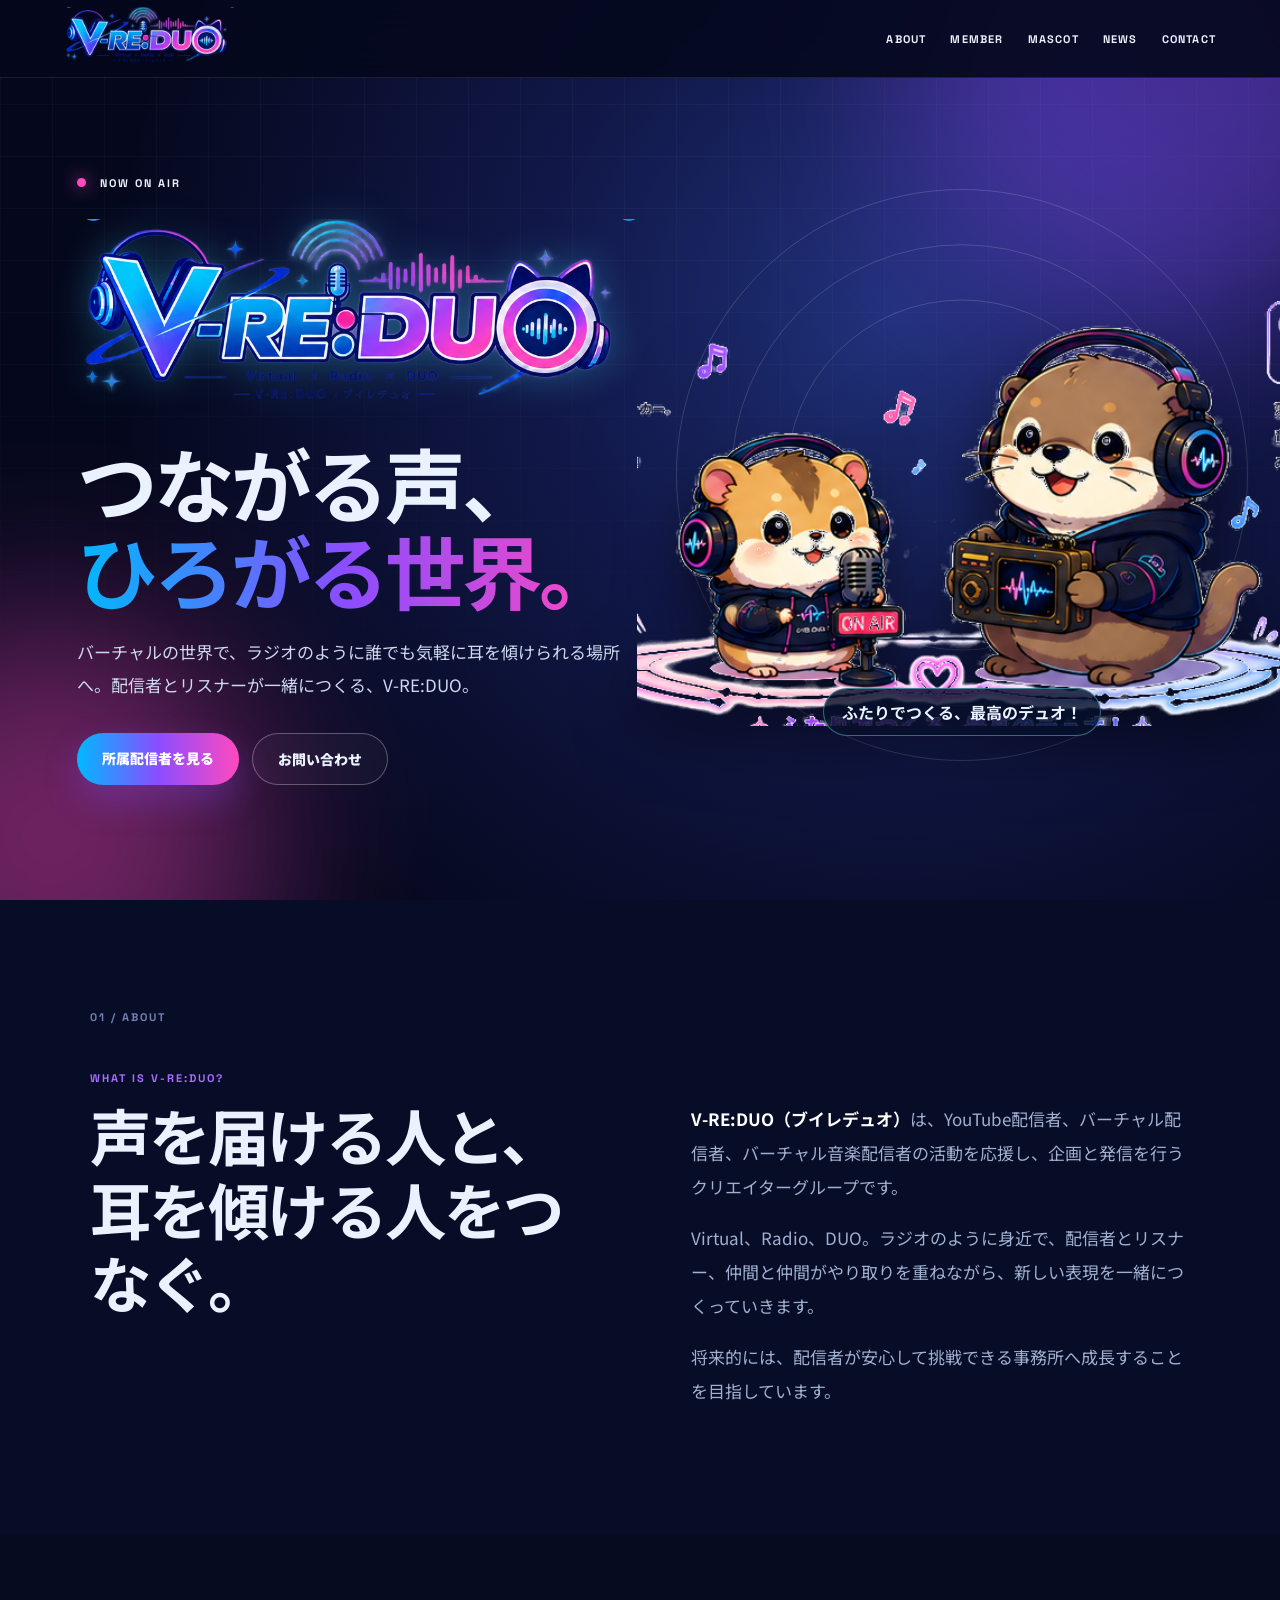
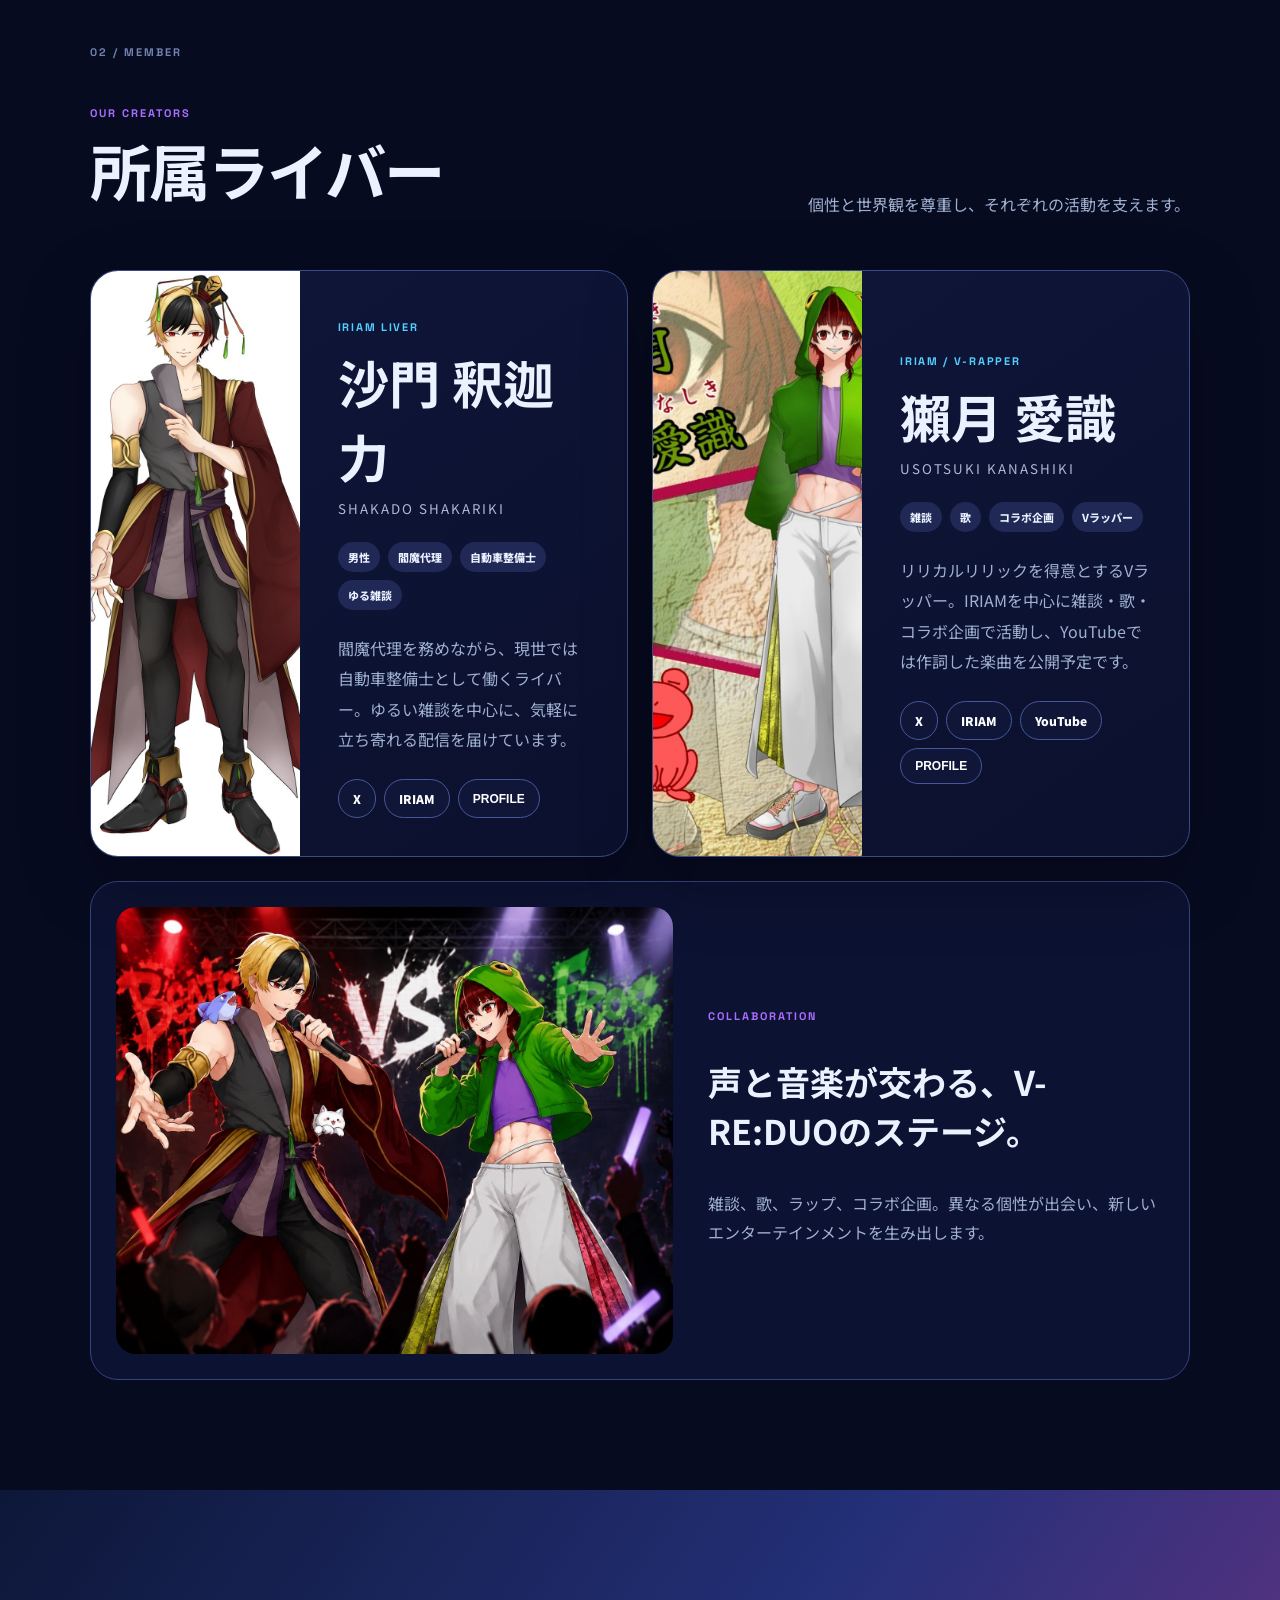
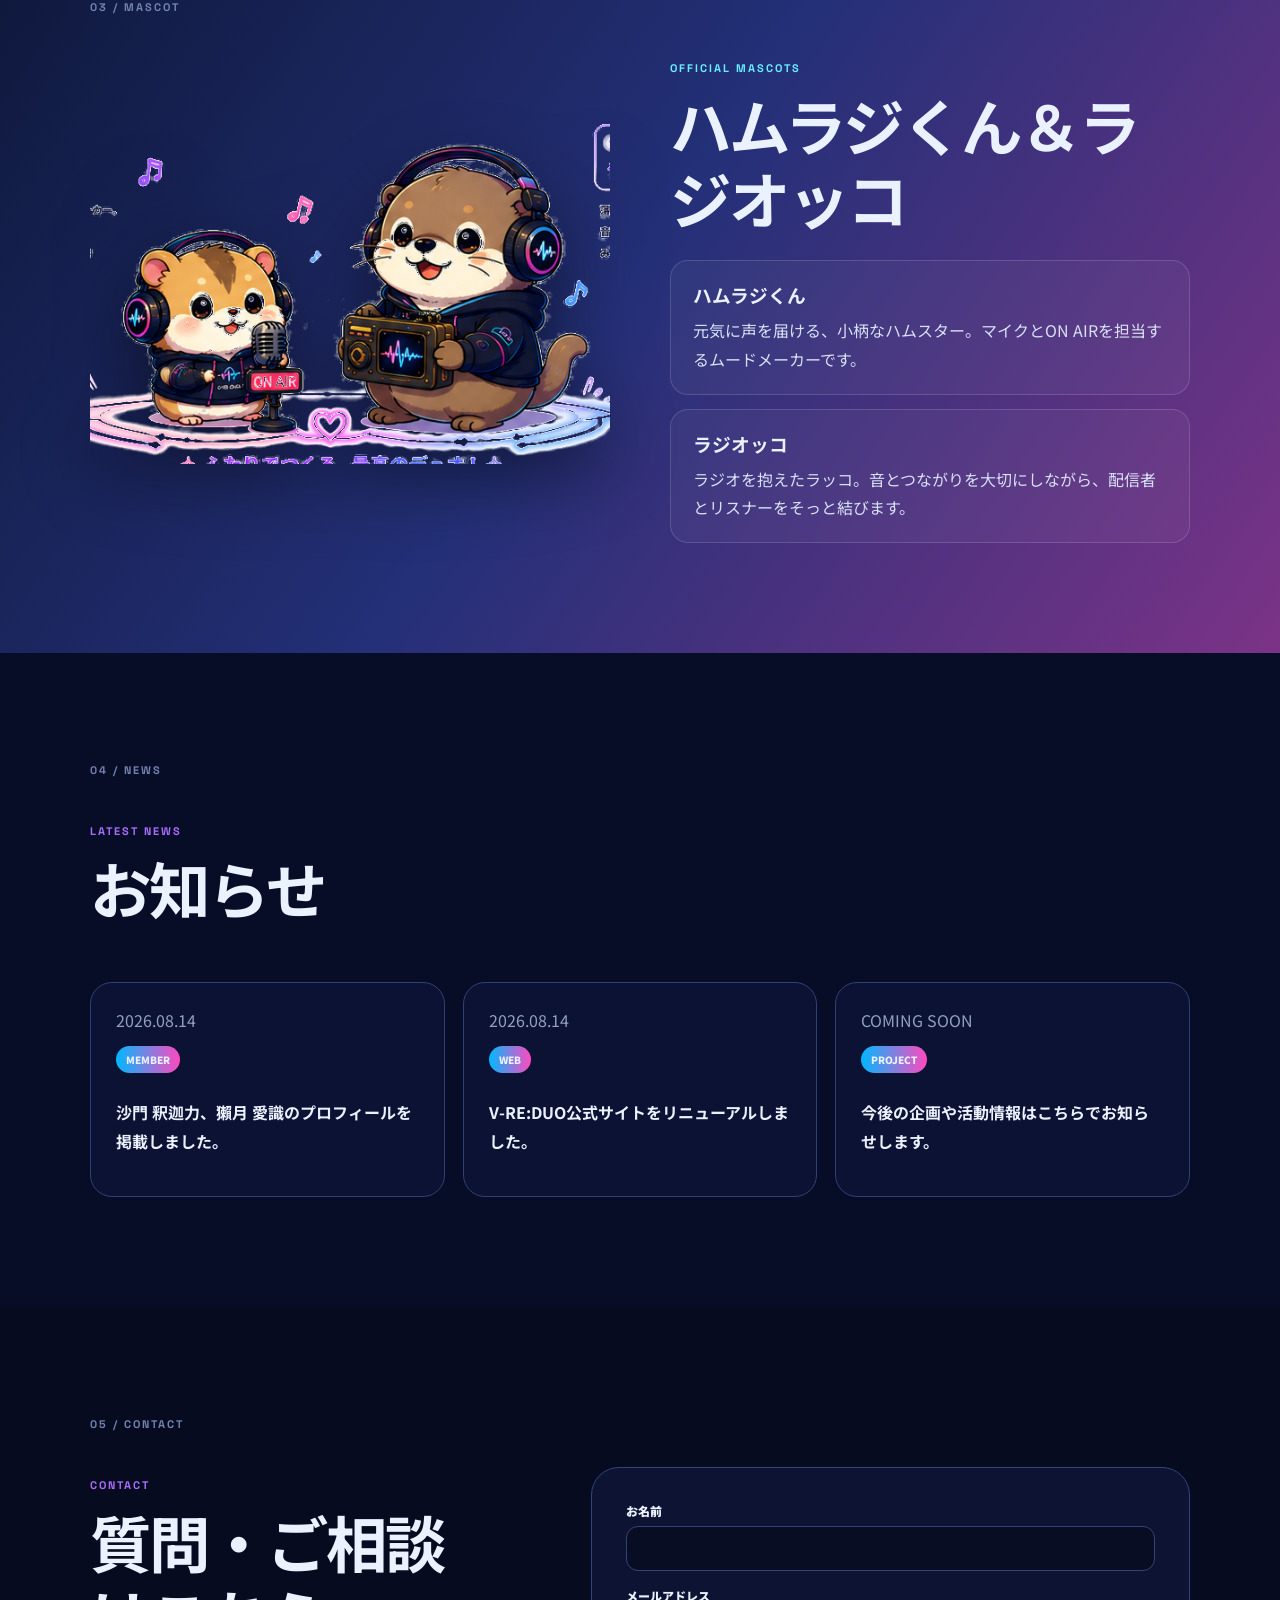
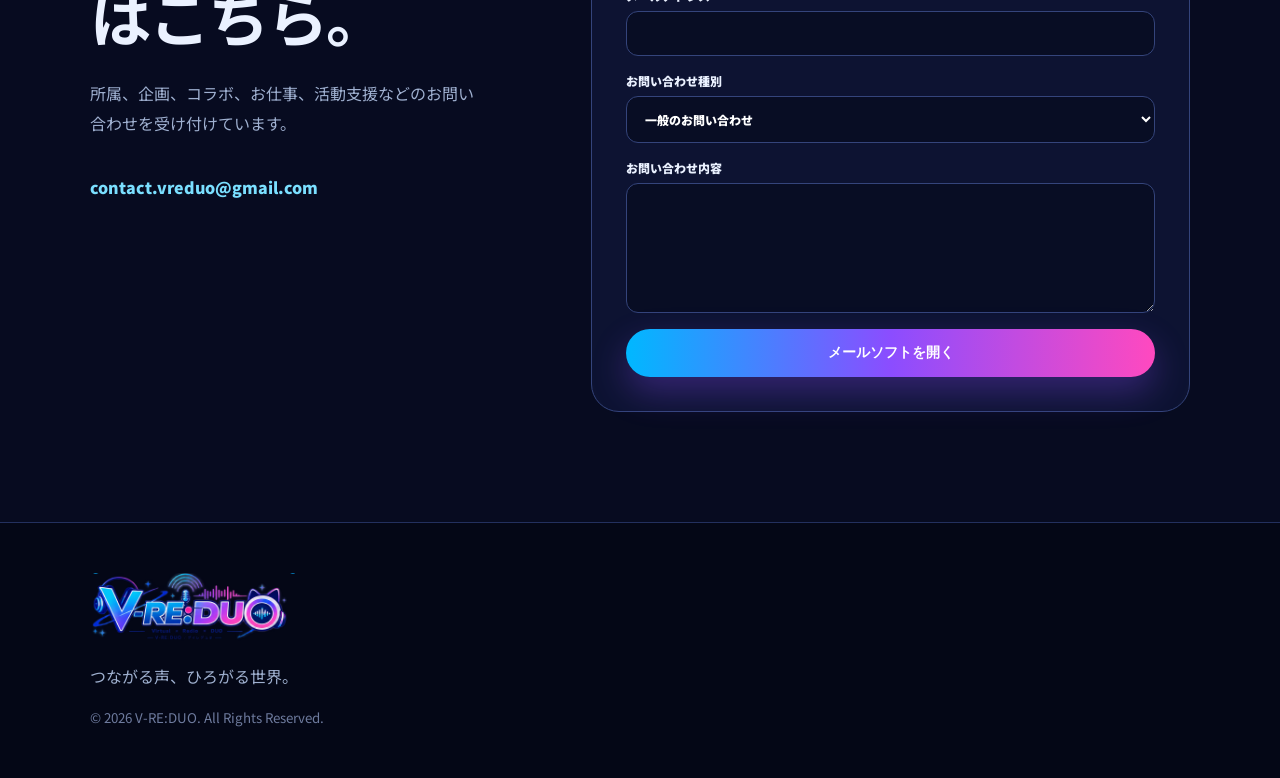
==== index.html @ cbde9119 "Add files via upload" ====
<!doctype html>
<html lang="ja">
<head>
<meta charset="utf-8"><meta name="viewport" content="width=device-width,initial-scale=1,viewport-fit=cover">
<meta name="theme-color" content="#05081d">
<meta name="description" content="V-RE:DUO（ブイレデュオ）公式サイト。配信者とリスナーをつなぐバーチャルエンターテインメントグループ。">
<title>V-RE:DUO｜つながる声、ひろがる世界。</title><link rel="stylesheet" href="style.css">
</head>
<body>
<header class="header"><a href="#top"><img src="logo-vreduo.png" alt="V-RE:DUO"></a><button id="menu">MENU</button>
<nav id="nav"><a href="#about">ABOUT</a><a href="#members">MEMBER</a><a href="#mascot">MASCOT</a><a href="#news">NEWS</a><a href="#contact">CONTACT</a></nav></header>

<main id="top">
<section class="hero">
<div class="grid"></div><div class="glow g1"></div><div class="glow g2"></div>
<div class="hero-copy reveal"><p class="onair"><i></i> NOW ON AIR</p><img class="main-logo" src="logo-vreduo.png" alt="V-RE:DUO">
<h1>つながる声、<br><em>ひろがる世界。</em></h1>
<p>バーチャルの世界で、ラジオのように誰でも気軽に耳を傾けられる場所へ。配信者とリスナーが一緒につくる、V-RE:DUO。</p>
<div class="buttons"><a class="btn primary" href="#members">所属配信者を見る</a><a class="btn ghost" href="#contact">お問い合わせ</a></div></div>
<div class="hero-art reveal"><div class="rings"><i></i><i></i><i></i></div><img src="mascot-duo.png" alt="ハムラジくんとラジオッコ">
<div class="bars"><b></b><b></b><b></b><b></b><b></b><b></b><b></b></div><strong>ふたりでつくる、最高のデュオ！</strong></div>
</section>

<section id="about" class="section about"><p class="no">01 / ABOUT</p><div class="cols"><div class="reveal"><p class="eyebrow">WHAT IS V-RE:DUO?</p><h2>声を届ける人と、<br>耳を傾ける人をつなぐ。</h2></div>
<div class="copy reveal"><p><b>V-RE:DUO（ブイレデュオ）</b>は、YouTube配信者、バーチャル配信者、バーチャル音楽配信者の活動を応援し、企画と発信を行うクリエイターグループです。</p>
<p>Virtual、Radio、DUO。ラジオのように身近で、配信者とリスナー、仲間と仲間がやり取りを重ねながら、新しい表現を一緒につくっていきます。</p>
<p>将来的には、配信者が安心して挑戦できる事務所へ成長することを目指しています。</p></div></div></section>

<section id="members" class="section members"><p class="no">02 / MEMBER</p><div class="head reveal"><div><p class="eyebrow">OUR CREATORS</p><h2>所属ライバー</h2></div><p>個性と世界観を尊重し、それぞれの活動を支えます。</p></div>
<div class="member-grid">
<article class="card reveal"><div class="portrait"><img src="shakado-shakariki.jpg" alt="沙門 釈迦力"></div><div class="card-body"><p class="medium">IRIAM LIVER</p><h3>沙門 釈迦力</h3><small>SHAKADO SHAKARIKI</small>
<div class="tags"><span>男性</span><span>閻魔代理</span><span>自動車整備士</span><span>ゆる雑談</span></div>
<p>閻魔代理を務めながら、現世では自動車整備士として働くライバー。ゆるい雑談を中心に、気軽に立ち寄れる配信を届けています。</p>
<div class="links"><a href="https://x.com/syakariki_iriam?s=21&t=enc1lWXjnDQOuVr2cJdIOA" target="_blank">X</a><a href="https://web.iriam.app/s/user/MY4Gkzy27q?uuid=f175ac16" target="_blank">IRIAM</a><button data-profile="shakado">PROFILE</button></div></div></article>
<article class="card reveal"><div class="portrait"><img src="usotsuki-kanashiki.jpg" alt="獺月 愛識"></div><div class="card-body"><p class="medium">IRIAM / V-RAPPER</p><h3>獺月 愛識</h3><small>USOTSUKI KANASHIKI</small>
<div class="tags"><span>雑談</span><span>歌</span><span>コラボ企画</span><span>Vラッパー</span></div>
<p>リリカルリリックを得意とするVラッパー。IRIAMを中心に雑談・歌・コラボ企画で活動し、YouTubeでは作詞した楽曲を公開予定です。</p>
<div class="links"><a href="https://x.com/usotuki_kanasi?s=11&t=enc1lWXjnDQOuVr2cJdIOA" target="_blank">X</a><a href="https://web.iriam.app/s/user/LXD8dgn1Rc?uuid=2e6" target="_blank">IRIAM</a><a href="https://youtube.com/channel/UCddPxfroxlUOyolnXkn5Djw?si=zroZo-s5bh1uHVws" target="_blank">YouTube</a><button data-profile="usotsuki">PROFILE</button></div></div></article>
</div>
<div class="duo reveal"><img src="duo-stage.jpg" alt="コラボイメージ"><div><p class="eyebrow">COLLABORATION</p><h3>声と音楽が交わる、V-RE:DUOのステージ。</h3><p>雑談、歌、ラップ、コラボ企画。異なる個性が出会い、新しいエンターテインメントを生み出します。</p></div></div>
</section>

<section id="mascot" class="section mascot"><p class="no light">03 / MASCOT</p><div class="mascot-grid"><div class="reveal"><img src="mascot-duo.png" alt=""></div><div class="reveal"><p class="eyebrow cyan">OFFICIAL MASCOTS</p><h2>ハムラジくん＆ラジオッコ</h2>
<article><h3>ハムラジくん</h3><p>元気に声を届ける、小柄なハムスター。マイクとON AIRを担当するムードメーカーです。</p></article>
<article><h3>ラジオッコ</h3><p>ラジオを抱えたラッコ。音とつながりを大切にしながら、配信者とリスナーをそっと結びます。</p></article></div></div></section>

<section id="news" class="section news"><p class="no">04 / NEWS</p><div class="head reveal"><div><p class="eyebrow">LATEST NEWS</p><h2>お知らせ</h2></div></div>
<div class="news-grid"><article class="reveal"><time>2026.08.14</time><span>MEMBER</span><h3>沙門 釈迦力、獺月 愛識のプロフィールを掲載しました。</h3></article>
<article class="reveal"><time>2026.08.14</time><span>WEB</span><h3>V-RE:DUO公式サイトをリニューアルしました。</h3></article>
<article class="reveal"><time>COMING SOON</time><span>PROJECT</span><h3>今後の企画や活動情報はこちらでお知らせします。</h3></article></div></section>

<section id="contact" class="section contact"><p class="no">05 / CONTACT</p><div class="contact-grid"><div class="reveal"><p class="eyebrow">CONTACT</p><h2>質問・ご相談はこちら。</h2><p>所属、企画、コラボ、お仕事、活動支援などのお問い合わせを受け付けています。</p><a class="mail" href="mailto:contact.vreduo@gmail.com">contact.vreduo@gmail.com</a></div>
<form id="contactForm" class="form reveal"><label>お名前<input id="name" required></label><label>メールアドレス<input id="email" type="email" required></label><label>お問い合わせ種別<select id="subject"><option>一般のお問い合わせ</option><option>所属・活動について</option><option>企画・コラボについて</option><option>お仕事・案件について</option></select></label><label>お問い合わせ内容<textarea id="message" rows="6" required></textarea></label><button class="btn primary">メールソフトを開く</button></form></div></section>
</main>

<div class="modal" id="modal" aria-hidden="true"><div class="backdrop" data-close></div><div class="modal-card"><button data-close>×</button><img id="mimg" alt=""><div><p id="mmedium" class="medium"></p><h2 id="mname"></h2><p id="mbody"></p><div id="mlinks" class="links"></div></div></div></div>

<footer><img src="logo-vreduo.png" alt="V-RE:DUO"><p>つながる声、ひろがる世界。</p><small>© 2026 V-RE:DUO. All Rights Reserved.</small></footer>
<script src="script.js"></script></body></html>
---- style.css ----
@import url('https://fonts.googleapis.com/css2?family=Noto+Sans+JP:wght@400;500;700;800;900&family=Space+Grotesk:wght@600;700&display=swap');
:root{--bg:#05081d;--panel:#0c1233;--blue:#00b8ff;--violet:#8b4dff;--pink:#ff49bf;--cyan:#67efff;--text:#eaf1ff;--muted:#9fb0d0;--line:#2d3e77}
*{box-sizing:border-box}html{scroll-behavior:smooth}body{margin:0;background:var(--bg);color:var(--text);font-family:'Noto Sans JP',sans-serif;overflow-x:hidden}a{text-decoration:none;color:inherit}.header{height:78px;padding:0 5vw;display:flex;align-items:center;justify-content:space-between;position:fixed;inset:0 0 auto;z-index:50;background:#05081de8;backdrop-filter:blur(18px);border-bottom:1px solid #ffffff18}.header img{height:58px}.header nav{display:flex;gap:24px}.header nav a{font:700 11px 'Space Grotesk';letter-spacing:1.2px}.header button{display:none;border:1px solid #ffffff40;background:#ffffff08;color:#fff;border-radius:999px;padding:10px 16px;font-weight:800}.hero{min-height:100svh;position:relative;overflow:hidden;display:grid;grid-template-columns:1fr 1.05fr;align-items:center;padding:120px 6vw 70px;background:radial-gradient(circle at 70% 35%,#20317a 0,#111848 34%,#05081d 73%)}.grid{position:absolute;inset:0;background-image:linear-gradient(#ffffff09 1px,transparent 1px),linear-gradient(90deg,#ffffff09 1px,transparent 1px);background-size:52px 52px;mask-image:linear-gradient(to bottom,#000,transparent 92%)}.glow{position:absolute;border-radius:50%;filter:blur(90px);opacity:.42;animation:drift 10s ease-in-out infinite alternate}.g1{width:42vw;height:42vw;background:var(--violet);right:-12vw;top:-16vw}.g2{width:34vw;height:34vw;background:var(--pink);left:-13vw;bottom:-12vw;animation-delay:-3s}.hero-copy{position:relative;z-index:3}.onair{font:700 11px 'Space Grotesk';letter-spacing:2px}.onair i{display:inline-block;width:9px;height:9px;border-radius:50%;background:var(--pink);box-shadow:0 0 18px var(--pink);margin-right:9px;animation:pulse 1.2s infinite}.main-logo{width:min(560px,78vw);max-height:190px;object-fit:contain;margin:18px 0 8px;filter:drop-shadow(0 0 18px #3fd6ff52)}.hero h1{font-size:clamp(48px,6.3vw,90px);line-height:1.08;letter-spacing:-4px;margin:16px 0 24px}.hero h1 em{font-style:normal;background:linear-gradient(90deg,var(--blue),var(--violet),var(--pink));-webkit-background-clip:text;color:transparent}.hero-copy>p:last-of-type{color:#ced9ef;line-height:1.9;font-size:17px}.buttons{display:flex;gap:13px;flex-wrap:wrap;margin-top:32px}.btn{display:inline-block;border:0;border-radius:999px;padding:15px 25px;font-weight:900;font-size:14px;cursor:pointer}.primary{background:linear-gradient(90deg,var(--blue),var(--violet),var(--pink));color:#fff;box-shadow:0 15px 35px #8b4dff50}.ghost{border:1px solid #ffffff48;background:#ffffff08}.hero-art{position:relative;z-index:3;min-height:580px;display:grid;place-items:center}.hero-art img{width:min(650px,60vw);max-height:68vh;object-fit:contain;filter:drop-shadow(0 30px 30px #0008);animation:float 3.4s ease-in-out infinite}.hero-art>strong{position:absolute;bottom:5%;padding:11px 18px;border-radius:999px;background:#07112bd1;border:1px solid #69edff6b}.rings i{position:absolute;left:50%;top:50%;border:1px solid #ffffff26;border-radius:50%;transform:translate(-50%,-50%);animation:ripple 4s ease-out infinite}.rings i:nth-child(1){width:54%;aspect-ratio:1}.rings i:nth-child(2){width:71%;aspect-ratio:1;animation-delay:1.3s}.rings i:nth-child(3){width:88%;aspect-ratio:1;animation-delay:2.6s}.bars{position:absolute;bottom:20%;display:flex;gap:5px;align-items:center;height:55px}.bars b{width:5px;border-radius:5px;background:linear-gradient(var(--cyan),var(--pink));animation:bars .8s ease-in-out infinite alternate}.bars b:nth-child(2n){animation-delay:.15s}.section{padding:110px 7vw}.no{font:700 11px 'Space Grotesk';letter-spacing:2px;color:#7283b1;margin:0 0 36px}.eyebrow{font:700 11px 'Space Grotesk';letter-spacing:2px;color:#ab6dff}.cyan{color:var(--cyan)}.section h2{font-size:clamp(36px,4.8vw,65px);line-height:1.2;letter-spacing:-2px;margin:13px 0 25px}.about,.news{background:#080d27}.cols{display:grid;grid-template-columns:1fr 1fr;gap:8vw}.copy{color:var(--muted);line-height:2;font-size:17px;padding-top:25px}.copy b{color:#fff}.members,.contact{background:#070b20}.head{display:flex;justify-content:space-between;align-items:end}.head>p{color:var(--muted)}.member-grid{display:grid;grid-template-columns:1fr 1fr;gap:24px;margin-top:38px}.card{display:grid;grid-template-columns:.78fr 1.22fr;overflow:hidden;border:1px solid #3a4a87;border-radius:28px;background:linear-gradient(145deg,#0f1639,#0b102d);box-shadow:0 24px 70px #0004;transition:.3s}.card:hover{transform:translateY(-7px)}.portrait{min-height:560px;background:#130c15}.portrait img{width:100%;height:100%;object-fit:cover}.card-body{padding:38px;align-self:center}.medium{font:700 11px 'Space Grotesk';letter-spacing:1.7px;color:#54cfff}.card h3{font-size:clamp(35px,4vw,58px);margin:9px 0 2px}.card small{letter-spacing:2px;color:#aeb8d1}.tags{display:flex;gap:8px;flex-wrap:wrap;margin:23px 0}.tags span{padding:7px 10px;border-radius:999px;background:#202856;font-size:11px;font-weight:800}.card-body>p:not(.medium){color:var(--muted);line-height:1.9}.links{display:flex;gap:8px;flex-wrap:wrap;margin-top:25px}.links a,.links button{border:1px solid #46589a;border-radius:999px;background:#101638;color:#fff;padding:10px 14px;font-size:12px;font-weight:900;cursor:pointer}.duo{display:grid;grid-template-columns:1.1fr .9fr;align-items:center;gap:35px;margin-top:24px;padding:25px;border:1px solid #34447d;border-radius:28px;background:#0c1231}.duo img{width:100%;border-radius:20px}.duo h3{font-size:34px}.duo p:last-child{color:var(--muted);line-height:1.8}.mascot{background:linear-gradient(125deg,#0d1738,#243078 50%,#7b3387)}.mascot-grid{display:grid;grid-template-columns:1fr 1fr;gap:60px;align-items:center}.mascot-grid>div:first-child img{width:100%;max-height:460px;object-fit:contain;filter:drop-shadow(0 28px 35px #0007);animation:float 3.5s ease-in-out infinite}.mascot article{padding:20px 22px;border:1px solid #ffffff24;border-radius:18px;background:#ffffff0a;margin-top:14px}.mascot article h3,.mascot article p{margin:0}.mascot article p{margin-top:8px;color:#d7e1f6;line-height:1.8}.news-grid{display:grid;grid-template-columns:repeat(3,1fr);gap:18px;margin-top:32px}.news-grid article{padding:25px;border:1px solid #304178;border-radius:22px;background:#0c1233}.news-grid time{display:block;color:#91a0c1}.news-grid span{display:inline-block;margin:14px 0 9px;padding:6px 10px;border-radius:999px;background:linear-gradient(90deg,var(--blue),var(--pink));font-size:10px;font-weight:900}.news-grid h3{font-size:16px;line-height:1.8}.contact-grid{display:grid;grid-template-columns:.8fr 1.2fr;gap:8vw}.contact-grid>div>p:not(.eyebrow){color:var(--muted);line-height:1.9}.mail{display:inline-block;margin-top:20px;color:#7adfff;font-weight:900}.form{display:grid;gap:16px;padding:34px;border:1px solid #34447b;border-radius:28px;background:#0d1332}.form label{font-size:12px;font-weight:900}.form input,.form textarea,.form select{display:block;width:100%;margin-top:7px;padding:13px 14px;border:1px solid #34447b;border-radius:12px;background:#080d24;color:#fff;font:inherit}.modal{position:fixed;inset:0;display:none;z-index:100}.modal.open{display:block}.backdrop{position:absolute;inset:0;background:#02040fdd;backdrop-filter:blur(12px)}.modal-card{position:absolute;left:50%;top:50%;transform:translate(-50%,-50%);width:min(900px,92vw);max-height:88vh;overflow:auto;display:grid;grid-template-columns:.8fr 1.2fr;background:#0c1233;border:1px solid #5060a0;border-radius:28px}.modal-card>button{position:absolute;right:16px;top:16px;width:42px;height:42px;border:0;border-radius:50%;font-size:25px}.modal-card>img{width:100%;height:100%;min-height:580px;object-fit:cover}.modal-card>div{padding:48px}.modal-card h2{font-size:45px}.modal-card p{color:var(--muted);line-height:1.9}footer{padding:50px 7vw;background:#040716;border-top:1px solid #23305e}footer img{height:70px}footer p{color:#9fb0cf}footer small{color:#6e7b9e}.reveal{opacity:0;transform:translateY(26px);transition:.75s ease}.reveal.visible{opacity:1;transform:none}@keyframes pulse{50%{opacity:.35;transform:scale(.72)}}@keyframes drift{to{transform:translate(80px,40px) scale(1.08)}}@keyframes float{50%{transform:translateY(-14px)}}@keyframes ripple{0%{transform:translate(-50%,-50%) scale(.82);opacity:0}35%{opacity:.55}100%{transform:translate(-50%,-50%) scale(1.16);opacity:0}}@keyframes bars{from{height:12px}to{height:55px}}
@media(max-width:1100px){.member-grid{grid-template-columns:1fr}.news-grid{grid-template-columns:1fr 1fr}}@media(max-width:760px){.header{height:72px}.header img{height:46px}.header>button{display:block}.header nav{display:none;position:absolute;top:72px;left:0;right:0;padding:22px 5vw;flex-direction:column;background:#05081df8}.header nav.open{display:flex}.hero{grid-template-columns:1fr;padding:100px 6vw 65px;text-align:center}.hero-copy{margin:auto}.main-logo{margin-inline:auto}.hero h1{font-size:clamp(42px,13vw,62px);letter-spacing:-2.5px}.buttons{justify-content:center}.hero-art{min-height:390px}.hero-art img{width:100%;max-height:43vh}.hero-art>strong{bottom:0;font-size:12px}.section{padding:78px 6vw}.cols,.member-grid,.duo,.mascot-grid,.contact-grid,.news-grid{grid-template-columns:1fr}.card{grid-template-columns:1fr}.portrait{min-height:440px}.card-body{padding:28px 24px}.head{align-items:start;flex-direction:column}.modal-card{grid-template-columns:1fr}.modal-card>img{min-height:360px;max-height:45vh}.modal-card>div{padding:28px 24px}}@media(prefers-reduced-motion:reduce){*,*:before,*:after{animation:none!important}.reveal{opacity:1;transform:none}}
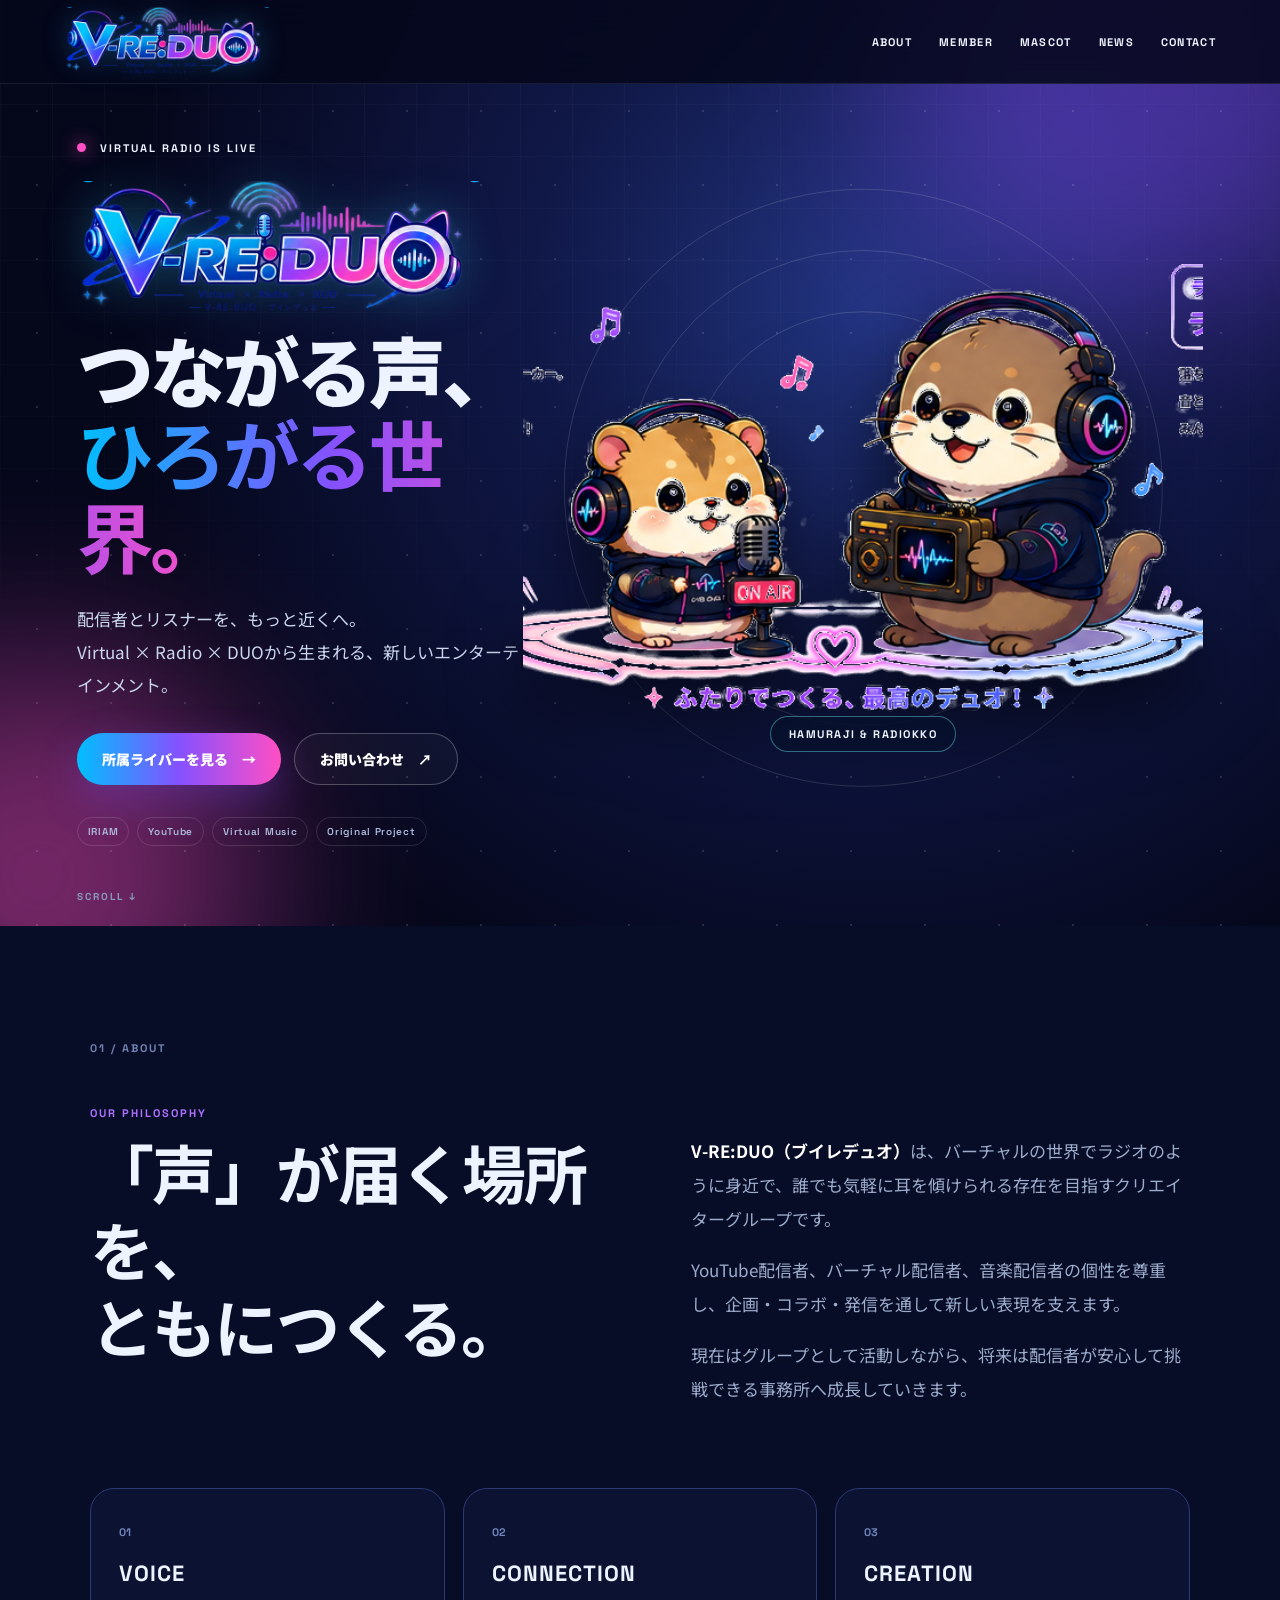
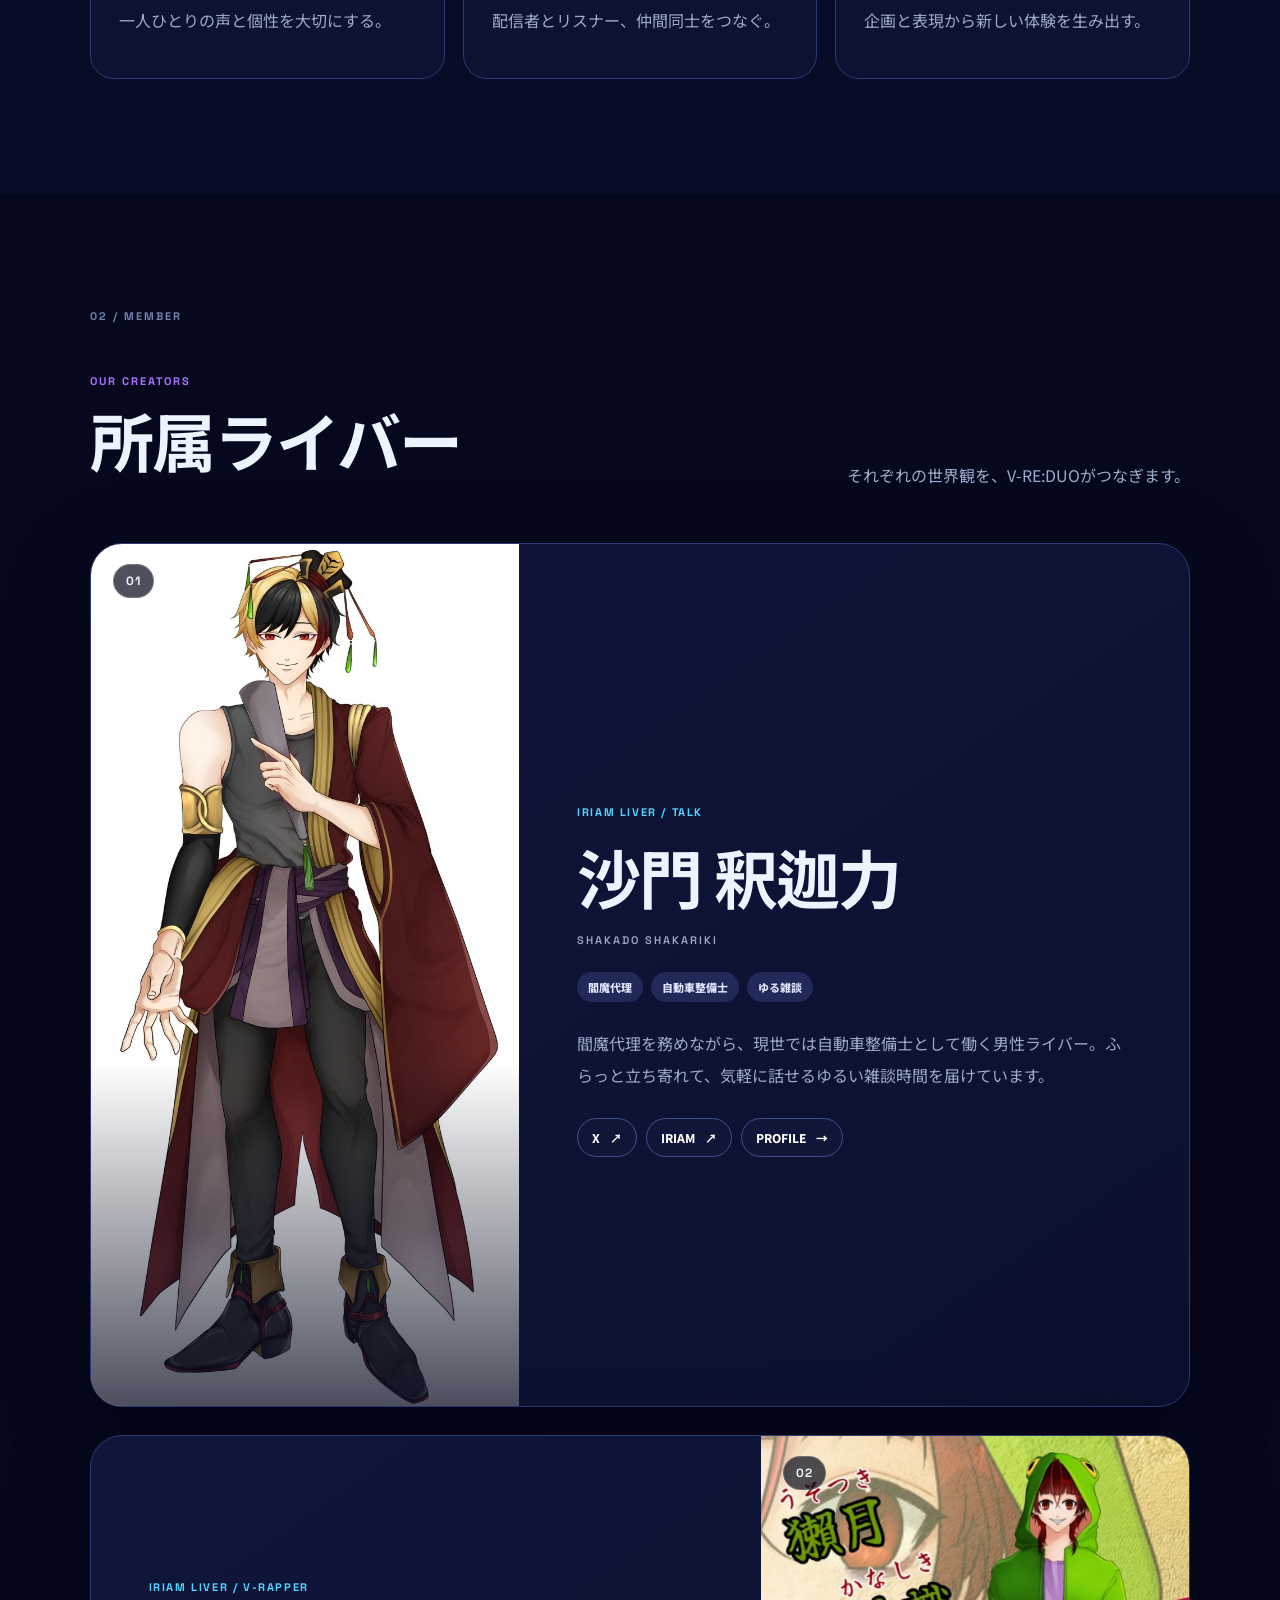
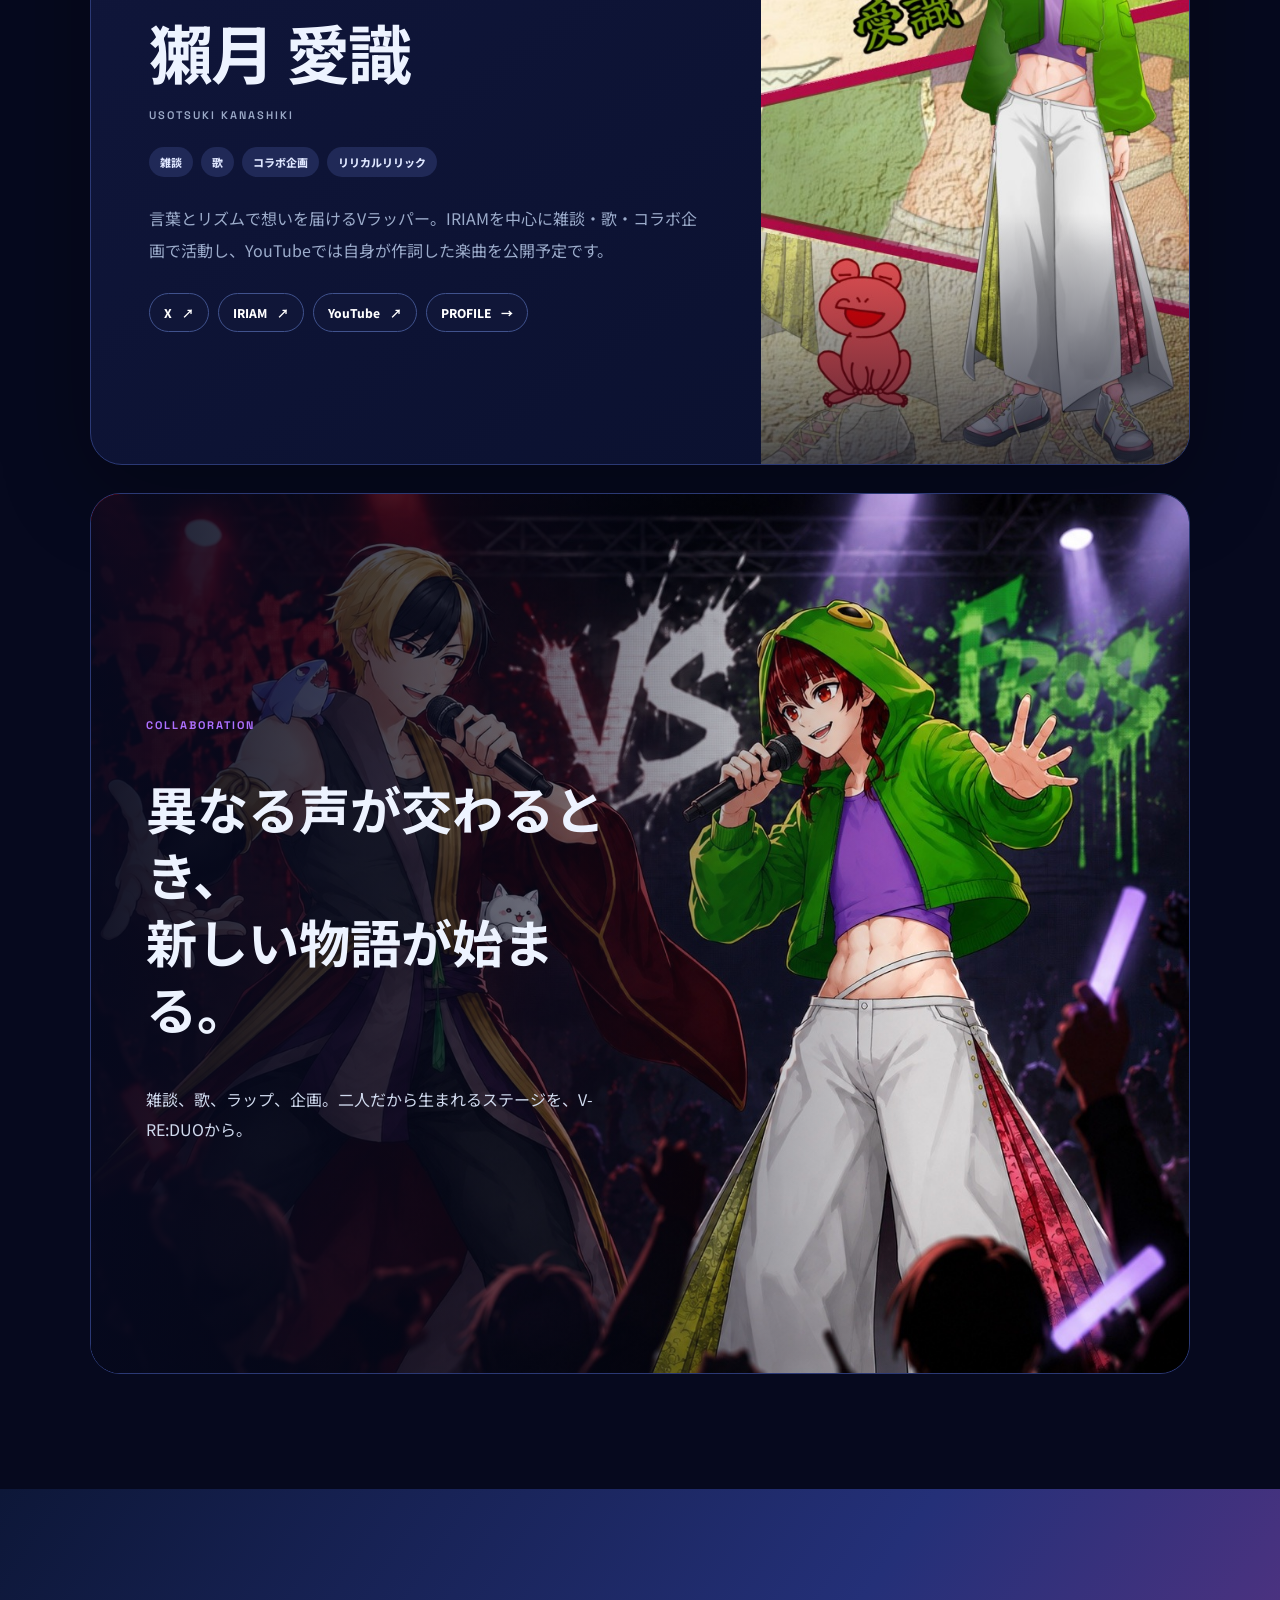
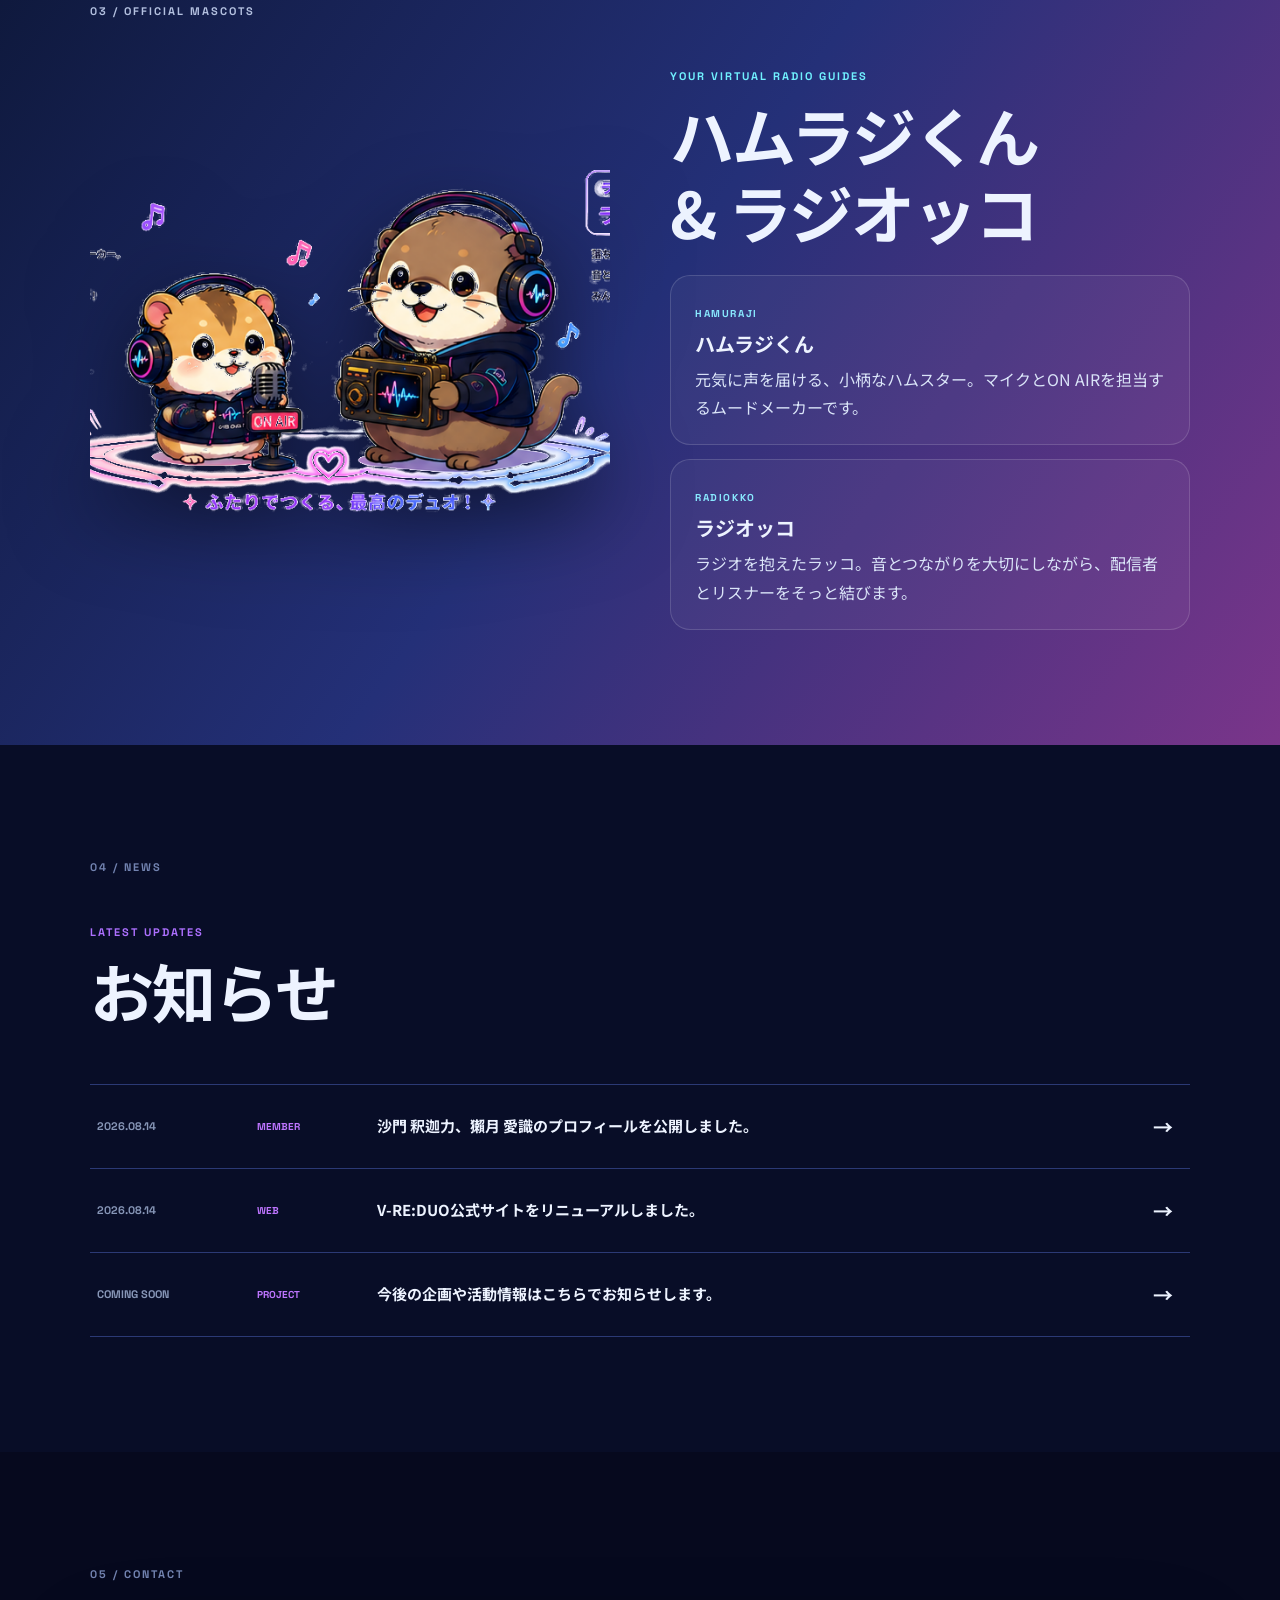
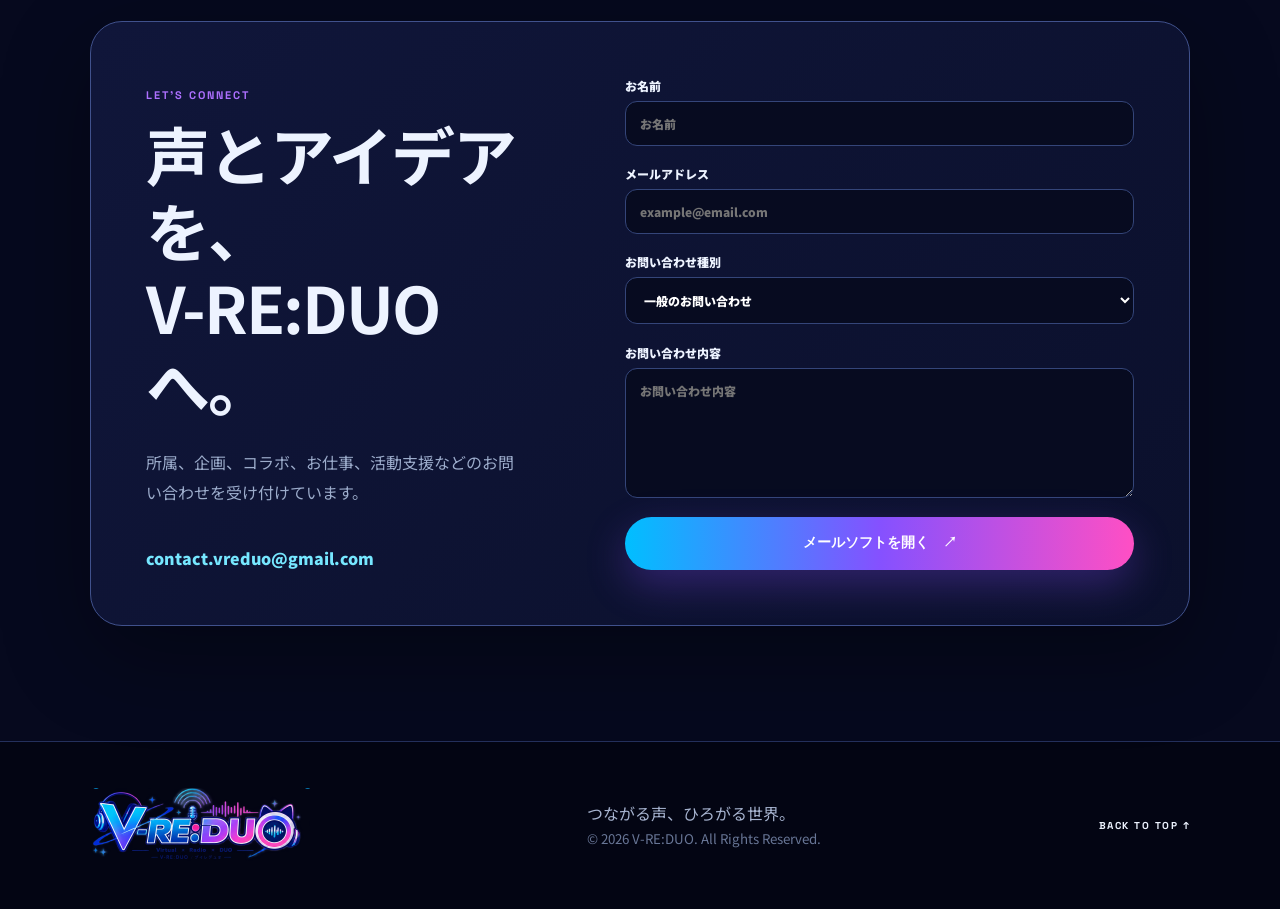
==== commit d5e40c0b: "Add files via upload" ====
--- a/index.html
+++ b/index.html
@@ -1,59 +1,227 @@
 <!doctype html>
 <html lang="ja">
 <head>
-<meta charset="utf-8"><meta name="viewport" content="width=device-width,initial-scale=1,viewport-fit=cover">
-<meta name="theme-color" content="#05081d">
-<meta name="description" content="V-RE:DUO（ブイレデュオ）公式サイト。配信者とリスナーをつなぐバーチャルエンターテインメントグループ。">
-<title>V-RE:DUO｜つながる声、ひろがる世界。</title><link rel="stylesheet" href="style.css">
+  <meta charset="utf-8">
+  <meta name="viewport" content="width=device-width,initial-scale=1,viewport-fit=cover">
+  <meta name="theme-color" content="#05071b">
+  <meta name="description" content="V-RE:DUO（ブイレデュオ）公式サイト。配信者とリスナーをつなぎ、企画と発信で新しいバーチャルエンターテインメントをつくるクリエイターグループ。">
+  <title>V-RE:DUO｜つながる声、ひろがる世界。</title>
+  <link rel="stylesheet" href="style.css">
 </head>
 <body>
-<header class="header"><a href="#top"><img src="logo-vreduo.png" alt="V-RE:DUO"></a><button id="menu">MENU</button>
-<nav id="nav"><a href="#about">ABOUT</a><a href="#members">MEMBER</a><a href="#mascot">MASCOT</a><a href="#news">NEWS</a><a href="#contact">CONTACT</a></nav></header>
-
-<main id="top">
-<section class="hero">
-<div class="grid"></div><div class="glow g1"></div><div class="glow g2"></div>
-<div class="hero-copy reveal"><p class="onair"><i></i> NOW ON AIR</p><img class="main-logo" src="logo-vreduo.png" alt="V-RE:DUO">
-<h1>つながる声、<br><em>ひろがる世界。</em></h1>
-<p>バーチャルの世界で、ラジオのように誰でも気軽に耳を傾けられる場所へ。配信者とリスナーが一緒につくる、V-RE:DUO。</p>
-<div class="buttons"><a class="btn primary" href="#members">所属配信者を見る</a><a class="btn ghost" href="#contact">お問い合わせ</a></div></div>
-<div class="hero-art reveal"><div class="rings"><i></i><i></i><i></i></div><img src="mascot-duo.png" alt="ハムラジくんとラジオッコ">
-<div class="bars"><b></b><b></b><b></b><b></b><b></b><b></b><b></b></div><strong>ふたりでつくる、最高のデュオ！</strong></div>
-</section>
-
-<section id="about" class="section about"><p class="no">01 / ABOUT</p><div class="cols"><div class="reveal"><p class="eyebrow">WHAT IS V-RE:DUO?</p><h2>声を届ける人と、<br>耳を傾ける人をつなぐ。</h2></div>
-<div class="copy reveal"><p><b>V-RE:DUO（ブイレデュオ）</b>は、YouTube配信者、バーチャル配信者、バーチャル音楽配信者の活動を応援し、企画と発信を行うクリエイターグループです。</p>
-<p>Virtual、Radio、DUO。ラジオのように身近で、配信者とリスナー、仲間と仲間がやり取りを重ねながら、新しい表現を一緒につくっていきます。</p>
-<p>将来的には、配信者が安心して挑戦できる事務所へ成長することを目指しています。</p></div></div></section>
-
-<section id="members" class="section members"><p class="no">02 / MEMBER</p><div class="head reveal"><div><p class="eyebrow">OUR CREATORS</p><h2>所属ライバー</h2></div><p>個性と世界観を尊重し、それぞれの活動を支えます。</p></div>
-<div class="member-grid">
-<article class="card reveal"><div class="portrait"><img src="shakado-shakariki.jpg" alt="沙門 釈迦力"></div><div class="card-body"><p class="medium">IRIAM LIVER</p><h3>沙門 釈迦力</h3><small>SHAKADO SHAKARIKI</small>
-<div class="tags"><span>男性</span><span>閻魔代理</span><span>自動車整備士</span><span>ゆる雑談</span></div>
-<p>閻魔代理を務めながら、現世では自動車整備士として働くライバー。ゆるい雑談を中心に、気軽に立ち寄れる配信を届けています。</p>
-<div class="links"><a href="https://x.com/syakariki_iriam?s=21&t=enc1lWXjnDQOuVr2cJdIOA" target="_blank">X</a><a href="https://web.iriam.app/s/user/MY4Gkzy27q?uuid=f175ac16" target="_blank">IRIAM</a><button data-profile="shakado">PROFILE</button></div></div></article>
-<article class="card reveal"><div class="portrait"><img src="usotsuki-kanashiki.jpg" alt="獺月 愛識"></div><div class="card-body"><p class="medium">IRIAM / V-RAPPER</p><h3>獺月 愛識</h3><small>USOTSUKI KANASHIKI</small>
-<div class="tags"><span>雑談</span><span>歌</span><span>コラボ企画</span><span>Vラッパー</span></div>
-<p>リリカルリリックを得意とするVラッパー。IRIAMを中心に雑談・歌・コラボ企画で活動し、YouTubeでは作詞した楽曲を公開予定です。</p>
-<div class="links"><a href="https://x.com/usotuki_kanasi?s=11&t=enc1lWXjnDQOuVr2cJdIOA" target="_blank">X</a><a href="https://web.iriam.app/s/user/LXD8dgn1Rc?uuid=2e6" target="_blank">IRIAM</a><a href="https://youtube.com/channel/UCddPxfroxlUOyolnXkn5Djw?si=zroZo-s5bh1uHVws" target="_blank">YouTube</a><button data-profile="usotsuki">PROFILE</button></div></div></article>
-</div>
-<div class="duo reveal"><img src="duo-stage.jpg" alt="コラボイメージ"><div><p class="eyebrow">COLLABORATION</p><h3>声と音楽が交わる、V-RE:DUOのステージ。</h3><p>雑談、歌、ラップ、コラボ企画。異なる個性が出会い、新しいエンターテインメントを生み出します。</p></div></div>
-</section>
-
-<section id="mascot" class="section mascot"><p class="no light">03 / MASCOT</p><div class="mascot-grid"><div class="reveal"><img src="mascot-duo.png" alt=""></div><div class="reveal"><p class="eyebrow cyan">OFFICIAL MASCOTS</p><h2>ハムラジくん＆ラジオッコ</h2>
-<article><h3>ハムラジくん</h3><p>元気に声を届ける、小柄なハムスター。マイクとON AIRを担当するムードメーカーです。</p></article>
-<article><h3>ラジオッコ</h3><p>ラジオを抱えたラッコ。音とつながりを大切にしながら、配信者とリスナーをそっと結びます。</p></article></div></div></section>
-
-<section id="news" class="section news"><p class="no">04 / NEWS</p><div class="head reveal"><div><p class="eyebrow">LATEST NEWS</p><h2>お知らせ</h2></div></div>
-<div class="news-grid"><article class="reveal"><time>2026.08.14</time><span>MEMBER</span><h3>沙門 釈迦力、獺月 愛識のプロフィールを掲載しました。</h3></article>
-<article class="reveal"><time>2026.08.14</time><span>WEB</span><h3>V-RE:DUO公式サイトをリニューアルしました。</h3></article>
-<article class="reveal"><time>COMING SOON</time><span>PROJECT</span><h3>今後の企画や活動情報はこちらでお知らせします。</h3></article></div></section>
-
-<section id="contact" class="section contact"><p class="no">05 / CONTACT</p><div class="contact-grid"><div class="reveal"><p class="eyebrow">CONTACT</p><h2>質問・ご相談はこちら。</h2><p>所属、企画、コラボ、お仕事、活動支援などのお問い合わせを受け付けています。</p><a class="mail" href="mailto:contact.vreduo@gmail.com">contact.vreduo@gmail.com</a></div>
-<form id="contactForm" class="form reveal"><label>お名前<input id="name" required></label><label>メールアドレス<input id="email" type="email" required></label><label>お問い合わせ種別<select id="subject"><option>一般のお問い合わせ</option><option>所属・活動について</option><option>企画・コラボについて</option><option>お仕事・案件について</option></select></label><label>お問い合わせ内容<textarea id="message" rows="6" required></textarea></label><button class="btn primary">メールソフトを開く</button></form></div></section>
-</main>
-
-<div class="modal" id="modal" aria-hidden="true"><div class="backdrop" data-close></div><div class="modal-card"><button data-close>×</button><img id="mimg" alt=""><div><p id="mmedium" class="medium"></p><h2 id="mname"></h2><p id="mbody"></p><div id="mlinks" class="links"></div></div></div></div>
-
-<footer><img src="logo-vreduo.png" alt="V-RE:DUO"><p>つながる声、ひろがる世界。</p><small>© 2026 V-RE:DUO. All Rights Reserved.</small></footer>
-<script src="script.js"></script></body></html>+  <div class="cursor-glow" aria-hidden="true"></div>
+
+  <header class="site-header">
+    <a class="header-logo" href="#top" aria-label="V-RE:DUO ホーム">
+      <img src="logo-vreduo.png" alt="V-RE:DUO">
+    </a>
+    <nav id="mainNav">
+      <a href="#about">ABOUT</a>
+      <a href="#members">MEMBER</a>
+      <a href="#mascot">MASCOT</a>
+      <a href="#news">NEWS</a>
+      <a href="#contact">CONTACT</a>
+    </nav>
+    <button class="menu-button" id="menuButton" aria-controls="mainNav" aria-expanded="false">
+      <span></span><span></span><span></span><b>MENU</b>
+    </button>
+  </header>
+
+  <main id="top">
+    <section class="hero">
+      <div class="hero-grid"></div>
+      <div class="hero-aurora a"></div>
+      <div class="hero-aurora b"></div>
+      <div class="hero-particles" aria-hidden="true"></div>
+
+      <div class="hero-content reveal">
+        <p class="onair"><i></i> VIRTUAL RADIO IS LIVE</p>
+        <img class="hero-logo" src="logo-vreduo.png" alt="V-RE:DUO">
+        <p class="hero-tagline">つながる声、<br><strong>ひろがる世界。</strong></p>
+        <p class="hero-copy">配信者とリスナーを、もっと近くへ。<br>Virtual × Radio × DUOから生まれる、新しいエンターテインメント。</p>
+        <div class="hero-actions">
+          <a class="button primary" href="#members">所属ライバーを見る <span>→</span></a>
+          <a class="button secondary" href="#contact">お問い合わせ <span>↗</span></a>
+        </div>
+        <div class="hero-trust">
+          <span>IRIAM</span><span>YouTube</span><span>Virtual Music</span><span>Original Project</span>
+        </div>
+      </div>
+
+      <div class="hero-mascot reveal">
+        <div class="signal-ring r1"></div><div class="signal-ring r2"></div><div class="signal-ring r3"></div>
+        <img src="mascot-duo.png" alt="公式マスコット ハムラジくんとラジオッコ">
+        <div class="sound-wave" aria-hidden="true">
+          <b></b><b></b><b></b><b></b><b></b><b></b><b></b><b></b><b></b><b></b><b></b>
+        </div>
+        <p>HAMURAJI &amp; RADIOKKO</p>
+      </div>
+
+      <a href="#about" class="scroll-hint">SCROLL <span>↓</span></a>
+    </section>
+
+    <section class="section statement" id="about">
+      <p class="section-label">01 / ABOUT</p>
+      <div class="statement-grid">
+        <div class="reveal">
+          <p class="eyebrow">OUR PHILOSOPHY</p>
+          <h1>「声」が届く場所を、<br>ともにつくる。</h1>
+        </div>
+        <div class="statement-copy reveal">
+          <p><strong>V-RE:DUO（ブイレデュオ）</strong>は、バーチャルの世界でラジオのように身近で、誰でも気軽に耳を傾けられる存在を目指すクリエイターグループです。</p>
+          <p>YouTube配信者、バーチャル配信者、音楽配信者の個性を尊重し、企画・コラボ・発信を通して新しい表現を支えます。</p>
+          <p>現在はグループとして活動しながら、将来は配信者が安心して挑戦できる事務所へ成長していきます。</p>
+        </div>
+      </div>
+      <div class="values">
+        <article class="reveal"><strong>01</strong><h2>VOICE</h2><p>一人ひとりの声と個性を大切にする。</p></article>
+        <article class="reveal"><strong>02</strong><h2>CONNECTION</h2><p>配信者とリスナー、仲間同士をつなぐ。</p></article>
+        <article class="reveal"><strong>03</strong><h2>CREATION</h2><p>企画と表現から新しい体験を生み出す。</p></article>
+      </div>
+    </section>
+
+    <section class="section members" id="members">
+      <p class="section-label">02 / MEMBER</p>
+      <div class="section-heading reveal">
+        <div><p class="eyebrow">OUR CREATORS</p><h1>所属ライバー</h1></div>
+        <p>それぞれの世界観を、V-RE:DUOがつなぎます。</p>
+      </div>
+
+      <div class="member-showcase">
+        <article class="member-card shakado reveal">
+          <div class="member-photo">
+            <img src="shakado-profile.jpg" alt="沙門 釈迦力">
+            <span class="member-number">01</span>
+          </div>
+          <div class="member-info">
+            <p class="member-category">IRIAM LIVER / TALK</p>
+            <h2>沙門 釈迦力</h2>
+            <p class="reading">SHAKADO SHAKARIKI</p>
+            <div class="member-tags"><span>閻魔代理</span><span>自動車整備士</span><span>ゆる雑談</span></div>
+            <p class="description">閻魔代理を務めながら、現世では自動車整備士として働く男性ライバー。ふらっと立ち寄れて、気軽に話せるゆるい雑談時間を届けています。</p>
+            <div class="member-links">
+              <a href="https://x.com/syakariki_iriam?s=21&t=enc1lWXjnDQOuVr2cJdIOA" target="_blank" rel="noopener">X <span>↗</span></a>
+              <a href="https://web.iriam.app/s/user/MY4Gkzy27q?uuid=f175ac16" target="_blank" rel="noopener">IRIAM <span>↗</span></a>
+              <button type="button" data-profile="shakado">PROFILE <span>→</span></button>
+            </div>
+          </div>
+        </article>
+
+        <article class="member-card usotsuki reveal">
+          <div class="member-photo">
+            <img src="usotsuki-profile.jpg" alt="獺月 愛識">
+            <span class="member-number">02</span>
+          </div>
+          <div class="member-info">
+            <p class="member-category">IRIAM LIVER / V-RAPPER</p>
+            <h2>獺月 愛識</h2>
+            <p class="reading">USOTSUKI KANASHIKI</p>
+            <div class="member-tags"><span>雑談</span><span>歌</span><span>コラボ企画</span><span>リリカルリリック</span></div>
+            <p class="description">言葉とリズムで想いを届けるVラッパー。IRIAMを中心に雑談・歌・コラボ企画で活動し、YouTubeでは自身が作詞した楽曲を公開予定です。</p>
+            <div class="member-links">
+              <a href="https://x.com/usotuki_kanasi?s=11&t=enc1lWXjnDQOuVr2cJdIOA" target="_blank" rel="noopener">X <span>↗</span></a>
+              <a href="https://web.iriam.app/s/user/LXD8dgn1Rc?uuid=2e6" target="_blank" rel="noopener">IRIAM <span>↗</span></a>
+              <a href="https://youtube.com/channel/UCddPxfroxlUOyolnXkn5Djw?si=zroZo-s5bh1uHVws" target="_blank" rel="noopener">YouTube <span>↗</span></a>
+              <button type="button" data-profile="usotsuki">PROFILE <span>→</span></button>
+            </div>
+          </div>
+        </article>
+      </div>
+
+      <article class="collaboration reveal">
+        <img src="duo-stage.jpg" alt="沙門 釈迦力と獺月 愛識のコラボイメージ">
+        <div class="collaboration-overlay">
+          <p class="eyebrow">COLLABORATION</p>
+          <h2>異なる声が交わるとき、<br>新しい物語が始まる。</h2>
+          <p>雑談、歌、ラップ、企画。二人だから生まれるステージを、V-RE:DUOから。</p>
+        </div>
+      </article>
+    </section>
+
+    <section class="section mascot" id="mascot">
+      <p class="section-label light">03 / OFFICIAL MASCOTS</p>
+      <div class="mascot-layout">
+        <div class="mascot-picture reveal">
+          <img src="mascot-duo.png" alt="ハムラジくんとラジオッコ">
+        </div>
+        <div class="mascot-content reveal">
+          <p class="eyebrow cyan">YOUR VIRTUAL RADIO GUIDES</p>
+          <h1>ハムラジくん<br>&amp; ラジオッコ</h1>
+          <article>
+            <span>HAMURAJI</span>
+            <h2>ハムラジくん</h2>
+            <p>元気に声を届ける、小柄なハムスター。マイクとON AIRを担当するムードメーカーです。</p>
+          </article>
+          <article>
+            <span>RADIOKKO</span>
+            <h2>ラジオッコ</h2>
+            <p>ラジオを抱えたラッコ。音とつながりを大切にしながら、配信者とリスナーをそっと結びます。</p>
+          </article>
+        </div>
+      </div>
+    </section>
+
+    <section class="section news" id="news">
+      <p class="section-label">04 / NEWS</p>
+      <div class="section-heading reveal">
+        <div><p class="eyebrow">LATEST UPDATES</p><h1>お知らせ</h1></div>
+      </div>
+      <div class="news-list">
+        <article class="reveal"><time>2026.08.14</time><span>MEMBER</span><h2>沙門 釈迦力、獺月 愛識のプロフィールを公開しました。</h2><b>→</b></article>
+        <article class="reveal"><time>2026.08.14</time><span>WEB</span><h2>V-RE:DUO公式サイトをリニューアルしました。</h2><b>→</b></article>
+        <article class="reveal"><time>COMING SOON</time><span>PROJECT</span><h2>今後の企画や活動情報はこちらでお知らせします。</h2><b>→</b></article>
+      </div>
+    </section>
+
+    <section class="section contact" id="contact">
+      <p class="section-label">05 / CONTACT</p>
+      <div class="contact-panel reveal">
+        <div>
+          <p class="eyebrow">LET'S CONNECT</p>
+          <h1>声とアイデアを、<br>V-RE:DUOへ。</h1>
+          <p>所属、企画、コラボ、お仕事、活動支援などのお問い合わせを受け付けています。</p>
+          <a class="contact-mail" href="mailto:contact.vreduo@gmail.com">contact.vreduo@gmail.com</a>
+        </div>
+        <form id="contactForm">
+          <label>お名前<input id="name" required placeholder="お名前"></label>
+          <label>メールアドレス<input id="email" type="email" required placeholder="example@email.com"></label>
+          <label>お問い合わせ種別
+            <select id="subject">
+              <option>一般のお問い合わせ</option>
+              <option>所属・活動について</option>
+              <option>企画・コラボについて</option>
+              <option>お仕事・案件について</option>
+            </select>
+          </label>
+          <label>お問い合わせ内容<textarea id="message" rows="6" required placeholder="お問い合わせ内容"></textarea></label>
+          <button class="button primary" type="submit">メールソフトを開く <span>↗</span></button>
+        </form>
+      </div>
+    </section>
+  </main>
+
+  <div class="profile-modal" id="profileModal" aria-hidden="true">
+    <div class="modal-backdrop" data-close-profile></div>
+    <section class="profile-dialog" role="dialog" aria-modal="true" aria-labelledby="modalName">
+      <button class="modal-close" type="button" data-close-profile aria-label="閉じる">×</button>
+      <div class="modal-image"><img id="modalImage" alt=""></div>
+      <div class="modal-content">
+        <p class="member-category" id="modalCategory"></p>
+        <h1 id="modalName"></h1>
+        <p class="reading" id="modalReading"></p>
+        <p id="modalDescription" class="modal-description"></p>
+        <dl id="modalDetails"></dl>
+        <div class="member-links" id="modalLinks"></div>
+      </div>
+    </section>
+  </div>
+
+  <footer>
+    <img src="logo-vreduo.png" alt="V-RE:DUO">
+    <div><p>つながる声、ひろがる世界。</p><small>© 2026 V-RE:DUO. All Rights Reserved.</small></div>
+    <a href="#top">BACK TO TOP ↑</a>
+  </footer>
+
+  <script src="script.js"></script>
+</body>
+</html>
--- a/style.css
+++ b/style.css
@@ -1,4 +1,18 @@
-@import url('https://fonts.googleapis.com/css2?family=Noto+Sans+JP:wght@400;500;700;800;900&family=Space+Grotesk:wght@600;700&display=swap');
-:root{--bg:#05081d;--panel:#0c1233;--blue:#00b8ff;--violet:#8b4dff;--pink:#ff49bf;--cyan:#67efff;--text:#eaf1ff;--muted:#9fb0d0;--line:#2d3e77}
-*{box-sizing:border-box}html{scroll-behavior:smooth}body{margin:0;background:var(--bg);color:var(--text);font-family:'Noto Sans JP',sans-serif;overflow-x:hidden}a{text-decoration:none;color:inherit}.header{height:78px;padding:0 5vw;display:flex;align-items:center;justify-content:space-between;position:fixed;inset:0 0 auto;z-index:50;background:#05081de8;backdrop-filter:blur(18px);border-bottom:1px solid #ffffff18}.header img{height:58px}.header nav{display:flex;gap:24px}.header nav a{font:700 11px 'Space Grotesk';letter-spacing:1.2px}.header button{display:none;border:1px solid #ffffff40;background:#ffffff08;color:#fff;border-radius:999px;padding:10px 16px;font-weight:800}.hero{min-height:100svh;position:relative;overflow:hidden;display:grid;grid-template-columns:1fr 1.05fr;align-items:center;padding:120px 6vw 70px;background:radial-gradient(circle at 70% 35%,#20317a 0,#111848 34%,#05081d 73%)}.grid{position:absolute;inset:0;background-image:linear-gradient(#ffffff09 1px,transparent 1px),linear-gradient(90deg,#ffffff09 1px,transparent 1px);background-size:52px 52px;mask-image:linear-gradient(to bottom,#000,transparent 92%)}.glow{position:absolute;border-radius:50%;filter:blur(90px);opacity:.42;animation:drift 10s ease-in-out infinite alternate}.g1{width:42vw;height:42vw;background:var(--violet);right:-12vw;top:-16vw}.g2{width:34vw;height:34vw;background:var(--pink);left:-13vw;bottom:-12vw;animation-delay:-3s}.hero-copy{position:relative;z-index:3}.onair{font:700 11px 'Space Grotesk';letter-spacing:2px}.onair i{display:inline-block;width:9px;height:9px;border-radius:50%;background:var(--pink);box-shadow:0 0 18px var(--pink);margin-right:9px;animation:pulse 1.2s infinite}.main-logo{width:min(560px,78vw);max-height:190px;object-fit:contain;margin:18px 0 8px;filter:drop-shadow(0 0 18px #3fd6ff52)}.hero h1{font-size:clamp(48px,6.3vw,90px);line-height:1.08;letter-spacing:-4px;margin:16px 0 24px}.hero h1 em{font-style:normal;background:linear-gradient(90deg,var(--blue),var(--violet),var(--pink));-webkit-background-clip:text;color:transparent}.hero-copy>p:last-of-type{color:#ced9ef;line-height:1.9;font-size:17px}.buttons{display:flex;gap:13px;flex-wrap:wrap;margin-top:32px}.btn{display:inline-block;border:0;border-radius:999px;padding:15px 25px;font-weight:900;font-size:14px;cursor:pointer}.primary{background:linear-gradient(90deg,var(--blue),var(--violet),var(--pink));color:#fff;box-shadow:0 15px 35px #8b4dff50}.ghost{border:1px solid #ffffff48;background:#ffffff08}.hero-art{position:relative;z-index:3;min-height:580px;display:grid;place-items:center}.hero-art img{width:min(650px,60vw);max-height:68vh;object-fit:contain;filter:drop-shadow(0 30px 30px #0008);animation:float 3.4s ease-in-out infinite}.hero-art>strong{position:absolute;bottom:5%;padding:11px 18px;border-radius:999px;background:#07112bd1;border:1px solid #69edff6b}.rings i{position:absolute;left:50%;top:50%;border:1px solid #ffffff26;border-radius:50%;transform:translate(-50%,-50%);animation:ripple 4s ease-out infinite}.rings i:nth-child(1){width:54%;aspect-ratio:1}.rings i:nth-child(2){width:71%;aspect-ratio:1;animation-delay:1.3s}.rings i:nth-child(3){width:88%;aspect-ratio:1;animation-delay:2.6s}.bars{position:absolute;bottom:20%;display:flex;gap:5px;align-items:center;height:55px}.bars b{width:5px;border-radius:5px;background:linear-gradient(var(--cyan),var(--pink));animation:bars .8s ease-in-out infinite alternate}.bars b:nth-child(2n){animation-delay:.15s}.section{padding:110px 7vw}.no{font:700 11px 'Space Grotesk';letter-spacing:2px;color:#7283b1;margin:0 0 36px}.eyebrow{font:700 11px 'Space Grotesk';letter-spacing:2px;color:#ab6dff}.cyan{color:var(--cyan)}.section h2{font-size:clamp(36px,4.8vw,65px);line-height:1.2;letter-spacing:-2px;margin:13px 0 25px}.about,.news{background:#080d27}.cols{display:grid;grid-template-columns:1fr 1fr;gap:8vw}.copy{color:var(--muted);line-height:2;font-size:17px;padding-top:25px}.copy b{color:#fff}.members,.contact{background:#070b20}.head{display:flex;justify-content:space-between;align-items:end}.head>p{color:var(--muted)}.member-grid{display:grid;grid-template-columns:1fr 1fr;gap:24px;margin-top:38px}.card{display:grid;grid-template-columns:.78fr 1.22fr;overflow:hidden;border:1px solid #3a4a87;border-radius:28px;background:linear-gradient(145deg,#0f1639,#0b102d);box-shadow:0 24px 70px #0004;transition:.3s}.card:hover{transform:translateY(-7px)}.portrait{min-height:560px;background:#130c15}.portrait img{width:100%;height:100%;object-fit:cover}.card-body{padding:38px;align-self:center}.medium{font:700 11px 'Space Grotesk';letter-spacing:1.7px;color:#54cfff}.card h3{font-size:clamp(35px,4vw,58px);margin:9px 0 2px}.card small{letter-spacing:2px;color:#aeb8d1}.tags{display:flex;gap:8px;flex-wrap:wrap;margin:23px 0}.tags span{padding:7px 10px;border-radius:999px;background:#202856;font-size:11px;font-weight:800}.card-body>p:not(.medium){color:var(--muted);line-height:1.9}.links{display:flex;gap:8px;flex-wrap:wrap;margin-top:25px}.links a,.links button{border:1px solid #46589a;border-radius:999px;background:#101638;color:#fff;padding:10px 14px;font-size:12px;font-weight:900;cursor:pointer}.duo{display:grid;grid-template-columns:1.1fr .9fr;align-items:center;gap:35px;margin-top:24px;padding:25px;border:1px solid #34447d;border-radius:28px;background:#0c1231}.duo img{width:100%;border-radius:20px}.duo h3{font-size:34px}.duo p:last-child{color:var(--muted);line-height:1.8}.mascot{background:linear-gradient(125deg,#0d1738,#243078 50%,#7b3387)}.mascot-grid{display:grid;grid-template-columns:1fr 1fr;gap:60px;align-items:center}.mascot-grid>div:first-child img{width:100%;max-height:460px;object-fit:contain;filter:drop-shadow(0 28px 35px #0007);animation:float 3.5s ease-in-out infinite}.mascot article{padding:20px 22px;border:1px solid #ffffff24;border-radius:18px;background:#ffffff0a;margin-top:14px}.mascot article h3,.mascot article p{margin:0}.mascot article p{margin-top:8px;color:#d7e1f6;line-height:1.8}.news-grid{display:grid;grid-template-columns:repeat(3,1fr);gap:18px;margin-top:32px}.news-grid article{padding:25px;border:1px solid #304178;border-radius:22px;background:#0c1233}.news-grid time{display:block;color:#91a0c1}.news-grid span{display:inline-block;margin:14px 0 9px;padding:6px 10px;border-radius:999px;background:linear-gradient(90deg,var(--blue),var(--pink));font-size:10px;font-weight:900}.news-grid h3{font-size:16px;line-height:1.8}.contact-grid{display:grid;grid-template-columns:.8fr 1.2fr;gap:8vw}.contact-grid>div>p:not(.eyebrow){color:var(--muted);line-height:1.9}.mail{display:inline-block;margin-top:20px;color:#7adfff;font-weight:900}.form{display:grid;gap:16px;padding:34px;border:1px solid #34447b;border-radius:28px;background:#0d1332}.form label{font-size:12px;font-weight:900}.form input,.form textarea,.form select{display:block;width:100%;margin-top:7px;padding:13px 14px;border:1px solid #34447b;border-radius:12px;background:#080d24;color:#fff;font:inherit}.modal{position:fixed;inset:0;display:none;z-index:100}.modal.open{display:block}.backdrop{position:absolute;inset:0;background:#02040fdd;backdrop-filter:blur(12px)}.modal-card{position:absolute;left:50%;top:50%;transform:translate(-50%,-50%);width:min(900px,92vw);max-height:88vh;overflow:auto;display:grid;grid-template-columns:.8fr 1.2fr;background:#0c1233;border:1px solid #5060a0;border-radius:28px}.modal-card>button{position:absolute;right:16px;top:16px;width:42px;height:42px;border:0;border-radius:50%;font-size:25px}.modal-card>img{width:100%;height:100%;min-height:580px;object-fit:cover}.modal-card>div{padding:48px}.modal-card h2{font-size:45px}.modal-card p{color:var(--muted);line-height:1.9}footer{padding:50px 7vw;background:#040716;border-top:1px solid #23305e}footer img{height:70px}footer p{color:#9fb0cf}footer small{color:#6e7b9e}.reveal{opacity:0;transform:translateY(26px);transition:.75s ease}.reveal.visible{opacity:1;transform:none}@keyframes pulse{50%{opacity:.35;transform:scale(.72)}}@keyframes drift{to{transform:translate(80px,40px) scale(1.08)}}@keyframes float{50%{transform:translateY(-14px)}}@keyframes ripple{0%{transform:translate(-50%,-50%) scale(.82);opacity:0}35%{opacity:.55}100%{transform:translate(-50%,-50%) scale(1.16);opacity:0}}@keyframes bars{from{height:12px}to{height:55px}}
-@media(max-width:1100px){.member-grid{grid-template-columns:1fr}.news-grid{grid-template-columns:1fr 1fr}}@media(max-width:760px){.header{height:72px}.header img{height:46px}.header>button{display:block}.header nav{display:none;position:absolute;top:72px;left:0;right:0;padding:22px 5vw;flex-direction:column;background:#05081df8}.header nav.open{display:flex}.hero{grid-template-columns:1fr;padding:100px 6vw 65px;text-align:center}.hero-copy{margin:auto}.main-logo{margin-inline:auto}.hero h1{font-size:clamp(42px,13vw,62px);letter-spacing:-2.5px}.buttons{justify-content:center}.hero-art{min-height:390px}.hero-art img{width:100%;max-height:43vh}.hero-art>strong{bottom:0;font-size:12px}.section{padding:78px 6vw}.cols,.member-grid,.duo,.mascot-grid,.contact-grid,.news-grid{grid-template-columns:1fr}.card{grid-template-columns:1fr}.portrait{min-height:440px}.card-body{padding:28px 24px}.head{align-items:start;flex-direction:column}.modal-card{grid-template-columns:1fr}.modal-card>img{min-height:360px;max-height:45vh}.modal-card>div{padding:28px 24px}}@media(prefers-reduced-motion:reduce){*,*:before,*:after{animation:none!important}.reveal{opacity:1;transform:none}}+@import url('https://fonts.googleapis.com/css2?family=Noto+Sans+JP:wght@400;500;700;800;900&family=Space+Grotesk:wght@500;600;700&display=swap');
+:root{--bg:#05071b;--bg2:#080d28;--panel:#0d1334;--line:#2b3975;--text:#edf3ff;--muted:#9caccb;--blue:#00bfff;--violet:#8551ff;--pink:#ff4fc4;--cyan:#70f1ff}
+*{box-sizing:border-box}html{scroll-behavior:smooth}body{margin:0;background:var(--bg);color:var(--text);font-family:'Noto Sans JP',sans-serif;overflow-x:hidden}a{text-decoration:none;color:inherit}.cursor-glow{position:fixed;width:360px;height:360px;border-radius:50%;background:radial-gradient(circle,#8351ff20,transparent 67%);pointer-events:none;z-index:0;transform:translate(-50%,-50%)}
+.site-header{height:84px;padding:0 5vw;display:flex;align-items:center;justify-content:space-between;position:fixed;inset:0 0 auto;z-index:50;background:#05071bdc;backdrop-filter:blur(18px);border-bottom:1px solid #ffffff16}.header-logo img{height:70px;display:block;filter:drop-shadow(0 0 14px #22bfff3d)}.site-header nav{display:flex;gap:27px}.site-header nav a{font:700 11px 'Space Grotesk';letter-spacing:1.3px;position:relative}.site-header nav a:after{content:"";position:absolute;left:0;right:100%;bottom:-8px;height:2px;background:linear-gradient(90deg,var(--blue),var(--pink));transition:.25s}.site-header nav a:hover:after{right:0}.menu-button{display:none;width:60px;height:44px;border:1px solid #ffffff35;border-radius:999px;background:#ffffff08;color:#fff;position:relative}.menu-button span{display:block;width:18px;height:1px;background:#fff;margin:4px auto;transition:.25s}.menu-button b{display:none}
+.hero{min-height:100svh;position:relative;overflow:hidden;display:grid;grid-template-columns:1fr 1fr;align-items:center;padding:130px 6vw 80px;background:radial-gradient(circle at 68% 33%,#21347f 0,#101847 32%,#05071b 70%)}.hero-grid{position:absolute;inset:0;background-image:linear-gradient(#ffffff08 1px,transparent 1px),linear-gradient(90deg,#ffffff08 1px,transparent 1px);background-size:52px 52px;mask-image:linear-gradient(to bottom,#000,transparent 92%)}.hero-aurora{position:absolute;border-radius:50%;filter:blur(95px);opacity:.45;animation:aurora 11s ease-in-out infinite alternate}.hero-aurora.a{width:42vw;height:42vw;background:var(--violet);right:-11vw;top:-17vw}.hero-aurora.b{width:34vw;height:34vw;background:var(--pink);left:-14vw;bottom:-13vw;animation-delay:-3s}.hero-particles{position:absolute;inset:0;background-image:radial-gradient(#fff 1px,transparent 1px);background-size:74px 74px;opacity:.13}.hero-content{position:relative;z-index:3}.onair{font:700 11px 'Space Grotesk';letter-spacing:2px}.onair i{display:inline-block;width:9px;height:9px;border-radius:50%;background:var(--pink);box-shadow:0 0 18px var(--pink);margin-right:9px;animation:pulse 1.15s infinite}.hero-logo{width:min(650px,90%);margin:15px 0 -5px;filter:drop-shadow(0 0 22px #2bd0ff47)}.hero-tagline{font-size:clamp(48px,6vw,86px);font-weight:900;line-height:1.08;letter-spacing:-4px;margin:10px 0 25px}.hero-tagline strong{background:linear-gradient(90deg,var(--blue),var(--violet),var(--pink));-webkit-background-clip:text;color:transparent}.hero-copy{font-size:17px;line-height:1.95;color:#cbd7ef}.hero-actions{display:flex;gap:13px;flex-wrap:wrap;margin-top:32px}.button{display:inline-flex;align-items:center;justify-content:center;gap:14px;border:0;border-radius:999px;padding:15px 25px;font-weight:900;font-size:14px;cursor:pointer}.button.primary{background:linear-gradient(90deg,var(--blue),var(--violet),var(--pink));color:#fff;box-shadow:0 15px 40px #8b4dff4c}.button.secondary{border:1px solid #ffffff40;background:#ffffff08;color:#fff}.hero-trust{display:flex;gap:8px;flex-wrap:wrap;margin-top:32px}.hero-trust span{padding:7px 10px;border:1px solid #ffffff20;border-radius:999px;font:600 10px 'Space Grotesk';letter-spacing:.7px;color:#aebddd}.hero-mascot{position:relative;z-index:3;min-height:610px;display:grid;place-items:center}.hero-mascot img{width:min(680px,62vw);max-height:70vh;object-fit:contain;filter:drop-shadow(0 35px 35px #0009);animation:float 3.5s ease-in-out infinite}.hero-mascot>p{position:absolute;bottom:5%;padding:10px 18px;border:1px solid #6cefff69;border-radius:999px;background:#07112bd0;font:700 11px 'Space Grotesk';letter-spacing:1.5px}.signal-ring{position:absolute;left:50%;top:50%;border:1px solid #ffffff23;border-radius:50%;transform:translate(-50%,-50%);animation:ring 4s ease-out infinite}.r1{width:52%;aspect-ratio:1}.r2{width:70%;aspect-ratio:1;animation-delay:1.3s}.r3{width:88%;aspect-ratio:1;animation-delay:2.6s}.sound-wave{position:absolute;bottom:18%;height:65px;display:flex;align-items:center;gap:5px}.sound-wave b{display:block;width:5px;border-radius:99px;background:linear-gradient(var(--cyan),var(--pink));animation:wave .85s ease-in-out infinite alternate}.sound-wave b:nth-child(2n){animation-delay:.12s}.sound-wave b:nth-child(3n){animation-delay:.28s}.scroll-hint{position:absolute;left:6vw;bottom:23px;font:700 10px 'Space Grotesk';letter-spacing:2px;color:#8999bd}.scroll-hint span{display:inline-block;animation:bounce 1.2s infinite}
+.section{position:relative;padding:115px 7vw;z-index:2}.section-label{font:700 11px 'Space Grotesk';letter-spacing:2px;color:#7283b0;margin:0 0 40px}.light{color:#b3c0df}.eyebrow{font:700 11px 'Space Grotesk';letter-spacing:2px;color:#ad70ff}.cyan{color:var(--cyan)}.section h1{font-size:clamp(38px,5vw,68px);line-height:1.2;letter-spacing:-2px;margin:13px 0 25px}
+.statement{background:#080d27}.statement-grid{display:grid;grid-template-columns:1fr 1fr;gap:8vw}.statement-copy{padding-top:22px;color:var(--muted);font-size:17px;line-height:2}.statement-copy strong{color:#fff}.values{display:grid;grid-template-columns:repeat(3,1fr);gap:18px;margin-top:65px}.values article{padding:28px;border:1px solid var(--line);border-radius:24px;background:#0c1232}.values strong{font:700 11px 'Space Grotesk';color:#7185bc}.values h2{font:700 22px 'Space Grotesk';letter-spacing:1px}.values p{color:var(--muted);line-height:1.8}
+.members{background:#06091e}.section-heading{display:flex;justify-content:space-between;align-items:end;gap:30px}.section-heading>p{color:var(--muted)}.member-showcase{display:grid;gap:28px;margin-top:40px}.member-card{display:grid;grid-template-columns:.78fr 1.22fr;min-height:620px;overflow:hidden;border:1px solid var(--line);border-radius:32px;background:linear-gradient(145deg,#10163b,#0a102d);box-shadow:0 25px 90px #0005}.member-card:nth-child(even){grid-template-columns:1.22fr .78fr}.member-card:nth-child(even) .member-photo{order:2}.member-photo{position:relative;overflow:hidden;background:#0b0d19}.member-photo:after{content:"";position:absolute;inset:auto 0 0;height:40%;background:linear-gradient(transparent,#080b21b8)}.member-photo img{width:100%;height:100%;object-fit:cover;object-position:center top;transition:.55s}.member-card:hover .member-photo img{transform:scale(1.025)}.member-number{position:absolute;left:22px;top:20px;z-index:2;font:700 12px 'Space Grotesk';letter-spacing:1px;border:1px solid #ffffff39;border-radius:999px;padding:8px 12px;background:#070a1cb5}.member-info{align-self:center;padding:58px}.member-category{font:700 11px 'Space Grotesk';letter-spacing:1.6px;color:#52d5ff}.member-info h2{font-size:clamp(39px,5vw,68px);letter-spacing:-2px;margin:9px 0 0}.reading{font:600 11px 'Space Grotesk';letter-spacing:2px;color:#9ba9c7}.member-tags{display:flex;gap:8px;flex-wrap:wrap;margin:25px 0}.member-tags span{padding:7px 11px;border-radius:999px;background:#202957;color:#dfe7ff;font-size:11px;font-weight:800}.description{color:var(--muted);font-size:16px;line-height:2}.member-links{display:flex;gap:9px;flex-wrap:wrap;margin-top:27px}.member-links a,.member-links button{display:inline-flex;align-items:center;gap:10px;border:1px solid #40528d;border-radius:999px;background:#101638;color:#fff;padding:10px 14px;font:800 12px 'Noto Sans JP';cursor:pointer}.member-links a:hover,.member-links button:hover{border-color:var(--pink);box-shadow:0 0 20px #ff4fc43d}.collaboration{position:relative;overflow:hidden;border:1px solid var(--line);border-radius:30px;margin-top:28px;min-height:480px}.collaboration img{width:100%;height:100%;min-height:480px;object-fit:cover;display:block}.collaboration:after{content:"";position:absolute;inset:0;background:linear-gradient(90deg,#06091ef2 0,#06091e95 42%,transparent 75%)}.collaboration-overlay{position:absolute;z-index:2;left:5%;top:50%;transform:translateY(-50%);max-width:500px}.collaboration-overlay h2{font-size:clamp(33px,4vw,55px);line-height:1.3}.collaboration-overlay p:last-child{color:#d0daee;line-height:1.9}
+.mascot{background:linear-gradient(125deg,#0d1738,#243078 50%,#7a358a)}.mascot-layout{display:grid;grid-template-columns:1fr 1fr;align-items:center;gap:60px}.mascot-picture img{width:100%;max-height:500px;object-fit:contain;filter:drop-shadow(0 30px 40px #0008);animation:float 3.7s ease-in-out infinite}.mascot-content article{position:relative;padding:22px 24px;border:1px solid #ffffff25;border-radius:20px;background:#ffffff0b;margin-top:14px}.mascot-content article span{font:700 10px 'Space Grotesk';letter-spacing:1.6px;color:#89eaff}.mascot-content article h2{margin:7px 0;font-size:20px}.mascot-content article p{margin:0;color:#dae4f8;line-height:1.8}
+.news{background:#080d27}.news-list{border-top:1px solid var(--line);margin-top:30px}.news-list article{display:grid;grid-template-columns:140px 100px 1fr 30px;gap:20px;align-items:center;padding:27px 7px;border-bottom:1px solid var(--line);transition:.25s}.news-list article:hover{padding-left:17px;background:#ffffff03}.news-list time{font:700 11px 'Space Grotesk';color:#8796b7}.news-list span{font:700 10px 'Space Grotesk';color:#be75ff}.news-list h2{font-size:15px;line-height:1.7;margin:0}.news-list b{font-size:20px}
+.contact{background:#06091e}.contact-panel{display:grid;grid-template-columns:.85fr 1.15fr;gap:8vw;padding:55px;border:1px solid #40518c;border-radius:32px;background:linear-gradient(135deg,#10163a,#0b102c);box-shadow:0 30px 90px #0005}.contact-panel>div>p:not(.eyebrow){color:var(--muted);line-height:1.9}.contact-mail{display:inline-block;margin-top:22px;font-weight:900;color:#76e7ff}.contact-panel form{display:grid;gap:15px}.contact-panel label{font-size:12px;font-weight:900}.contact-panel input,.contact-panel select,.contact-panel textarea{display:block;width:100%;margin-top:7px;padding:13px 14px;border:1px solid #344579;border-radius:12px;background:#070b20;color:#fff;font:inherit}
+.profile-modal{position:fixed;inset:0;display:none;z-index:100}.profile-modal.open{display:block}.modal-backdrop{position:absolute;inset:0;background:#02040fde;backdrop-filter:blur(12px)}.profile-dialog{position:absolute;left:50%;top:50%;transform:translate(-50%,-50%);width:min(1060px,94vw);max-height:90vh;overflow:auto;display:grid;grid-template-columns:.85fr 1.15fr;border:1px solid #5265a7;border-radius:30px;background:#0c1233;box-shadow:0 40px 130px #000a}.modal-image{min-height:650px}.modal-image img{width:100%;height:100%;object-fit:cover;object-position:center top}.modal-content{padding:55px}.modal-content h1{font-size:54px;margin:9px 0 2px}.modal-description{color:var(--muted);font-size:16px;line-height:2}.modal-content dl{margin:28px 0}.modal-content dl div{display:grid;grid-template-columns:120px 1fr;gap:15px;padding:13px 0;border-bottom:1px solid var(--line)}.modal-content dt{font-size:12px;font-weight:900}.modal-content dd{margin:0;color:var(--muted)}.modal-close{position:absolute;right:18px;top:18px;z-index:3;width:44px;height:44px;border:0;border-radius:50%;background:#fff;color:#111;font-size:26px;cursor:pointer}
+footer{display:flex;align-items:center;justify-content:space-between;gap:30px;padding:46px 7vw;background:#030513;border-top:1px solid #24305c}footer img{height:75px}footer p{margin:0;color:#a7b4d0}footer small{color:#687696}footer>a{font:700 10px 'Space Grotesk';letter-spacing:1.5px}
+.reveal{opacity:0;transform:translateY(28px);transition:opacity .75s ease,transform .75s ease}.reveal.visible{opacity:1;transform:none}
+@keyframes pulse{50%{opacity:.35;transform:scale(.72)}}@keyframes aurora{to{transform:translate(80px,42px) scale(1.08)}}@keyframes float{50%{transform:translateY(-15px) rotate(.35deg)}}@keyframes ring{0%{transform:translate(-50%,-50%) scale(.8);opacity:0}35%{opacity:.5}100%{transform:translate(-50%,-50%) scale(1.15);opacity:0}}@keyframes wave{from{height:12px}to{height:62px}}@keyframes bounce{50%{transform:translateY(6px)}}
+@media(max-width:1000px){.site-header nav{gap:15px}.member-card,.member-card:nth-child(even){grid-template-columns:1fr}.member-card:nth-child(even) .member-photo{order:0}.member-photo{min-height:620px}.values{grid-template-columns:1fr 1fr}.news-list article{grid-template-columns:120px 90px 1fr}}
+@media(max-width:760px){.cursor-glow{display:none}.site-header{height:72px;padding:0 5vw}.header-logo img{height:52px}.site-header nav{display:none;position:absolute;top:72px;left:0;right:0;padding:25px 6vw;flex-direction:column;background:#05071bfa;border-bottom:1px solid #ffffff18}.site-header nav.open{display:flex}.menu-button{display:block}.hero{grid-template-columns:1fr;padding:105px 6vw 68px;text-align:center}.hero-content{margin:auto}.hero-logo{margin-inline:auto}.hero-tagline{font-size:clamp(42px,13vw,62px);letter-spacing:-2.5px}.hero-actions,.hero-trust{justify-content:center}.hero-mascot{min-height:390px;margin-top:15px}.hero-mascot img{width:100%;max-height:44vh}.hero-mascot>p{bottom:0;font-size:10px}.scroll-hint{display:none}.section{padding:80px 6vw}.statement-grid,.mascot-layout,.contact-panel{grid-template-columns:1fr}.values{grid-template-columns:1fr}.section-heading{align-items:start;flex-direction:column}.member-photo{min-height:500px}.member-info{padding:31px 25px}.member-info h2{font-size:42px}.collaboration{min-height:600px}.collaboration img{min-height:600px}.collaboration:after{background:linear-gradient(0deg,#06091ef5 0,#06091e80 60%,transparent 100%)}.collaboration-overlay{left:7%;right:7%;top:auto;bottom:7%;transform:none}.news-list article{grid-template-columns:1fr;gap:8px}.news-list b{display:none}.contact-panel{padding:28px 22px}.profile-dialog{grid-template-columns:1fr}.modal-image{min-height:460px;max-height:50vh}.modal-content{padding:30px 24px}.modal-content h1{font-size:39px}footer{align-items:flex-start;flex-direction:column}footer img{height:60px}}
+@media(prefers-reduced-motion:reduce){*,*:before,*:after{animation:none!important;scroll-behavior:auto!important}.reveal{opacity:1;transform:none}}
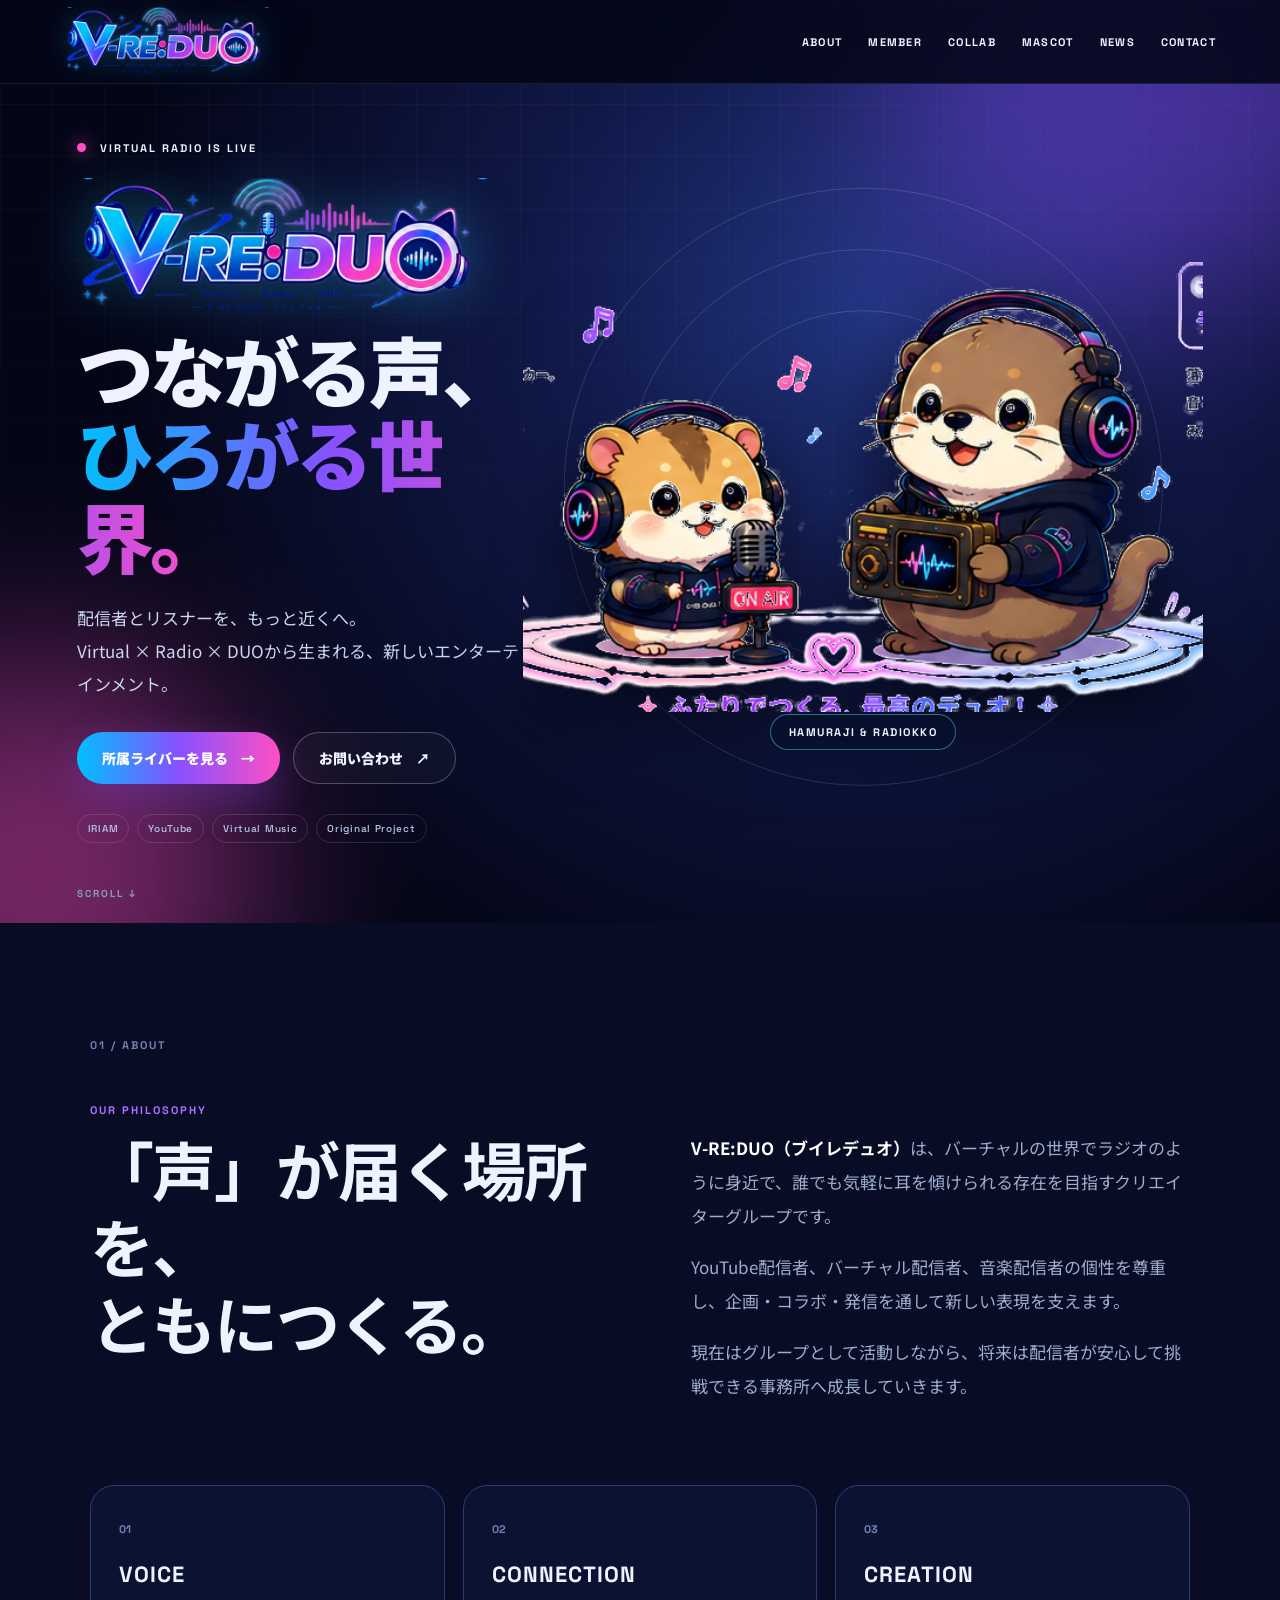
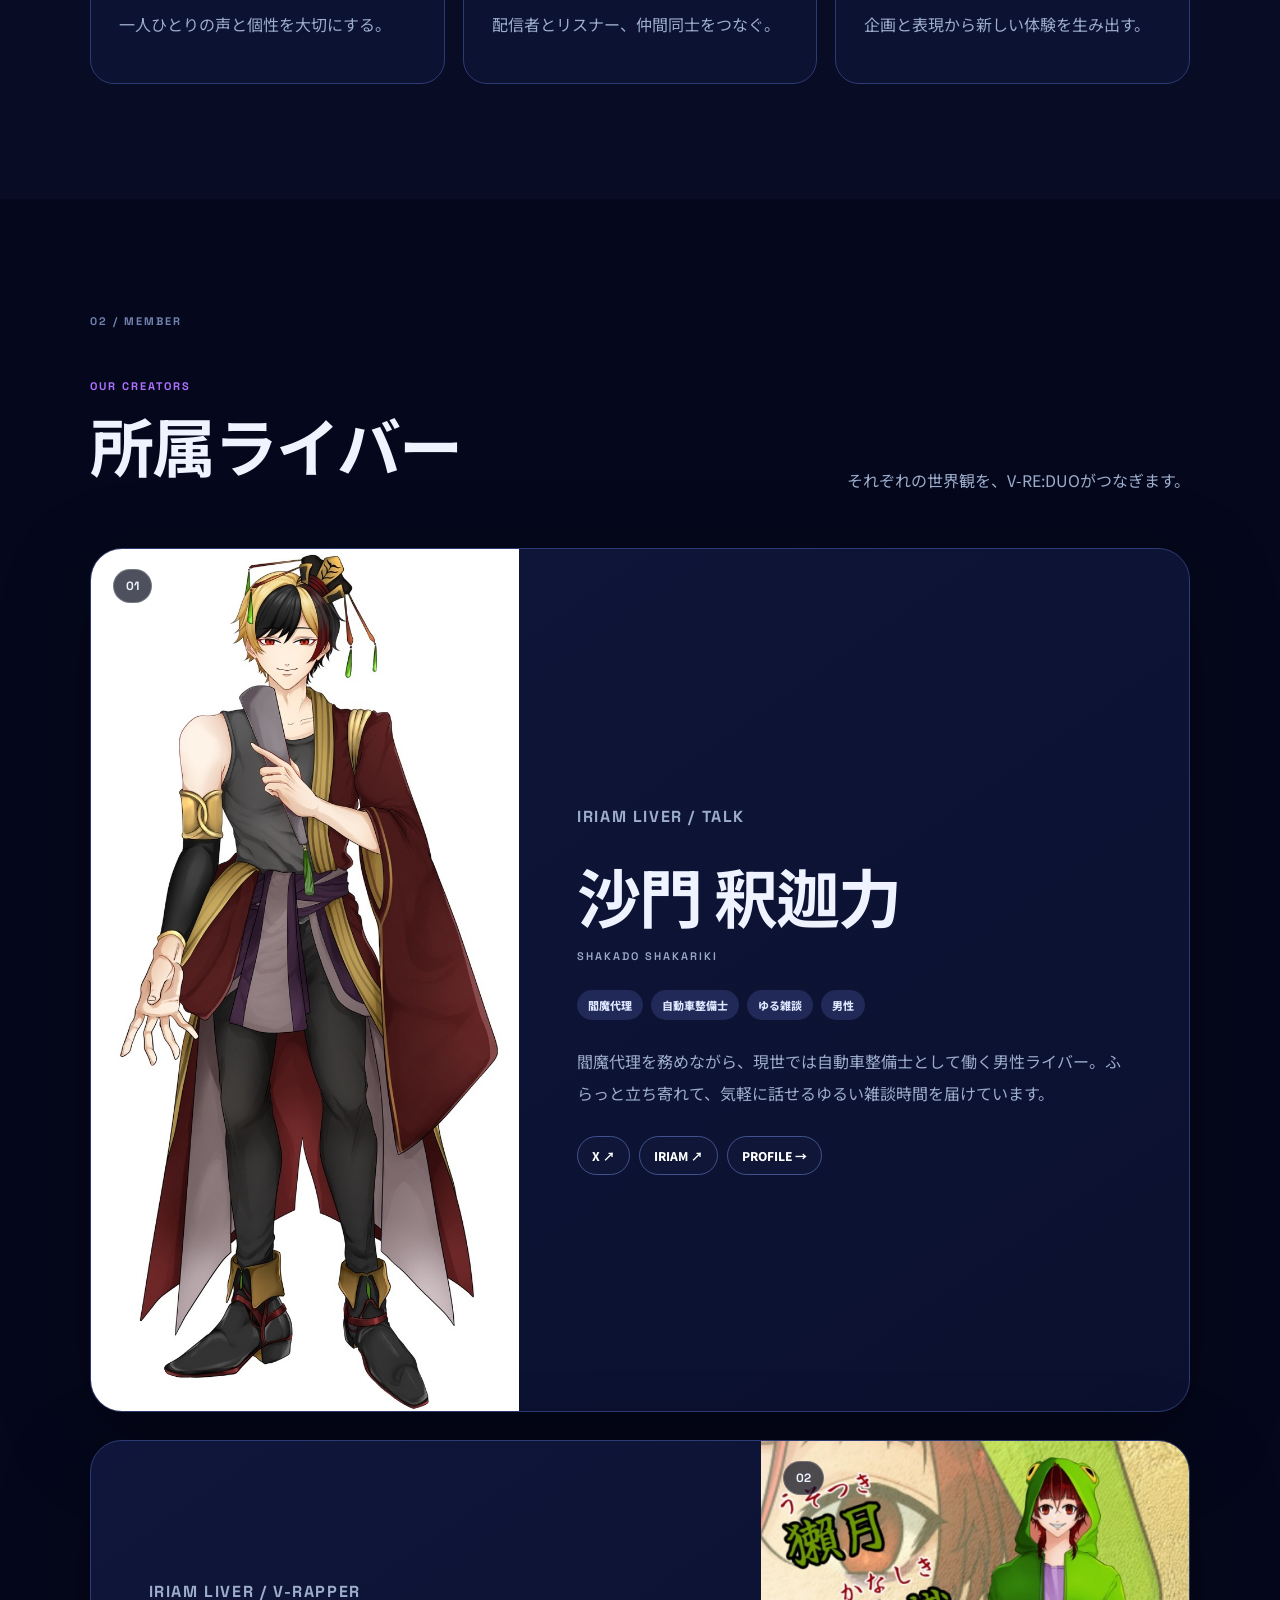
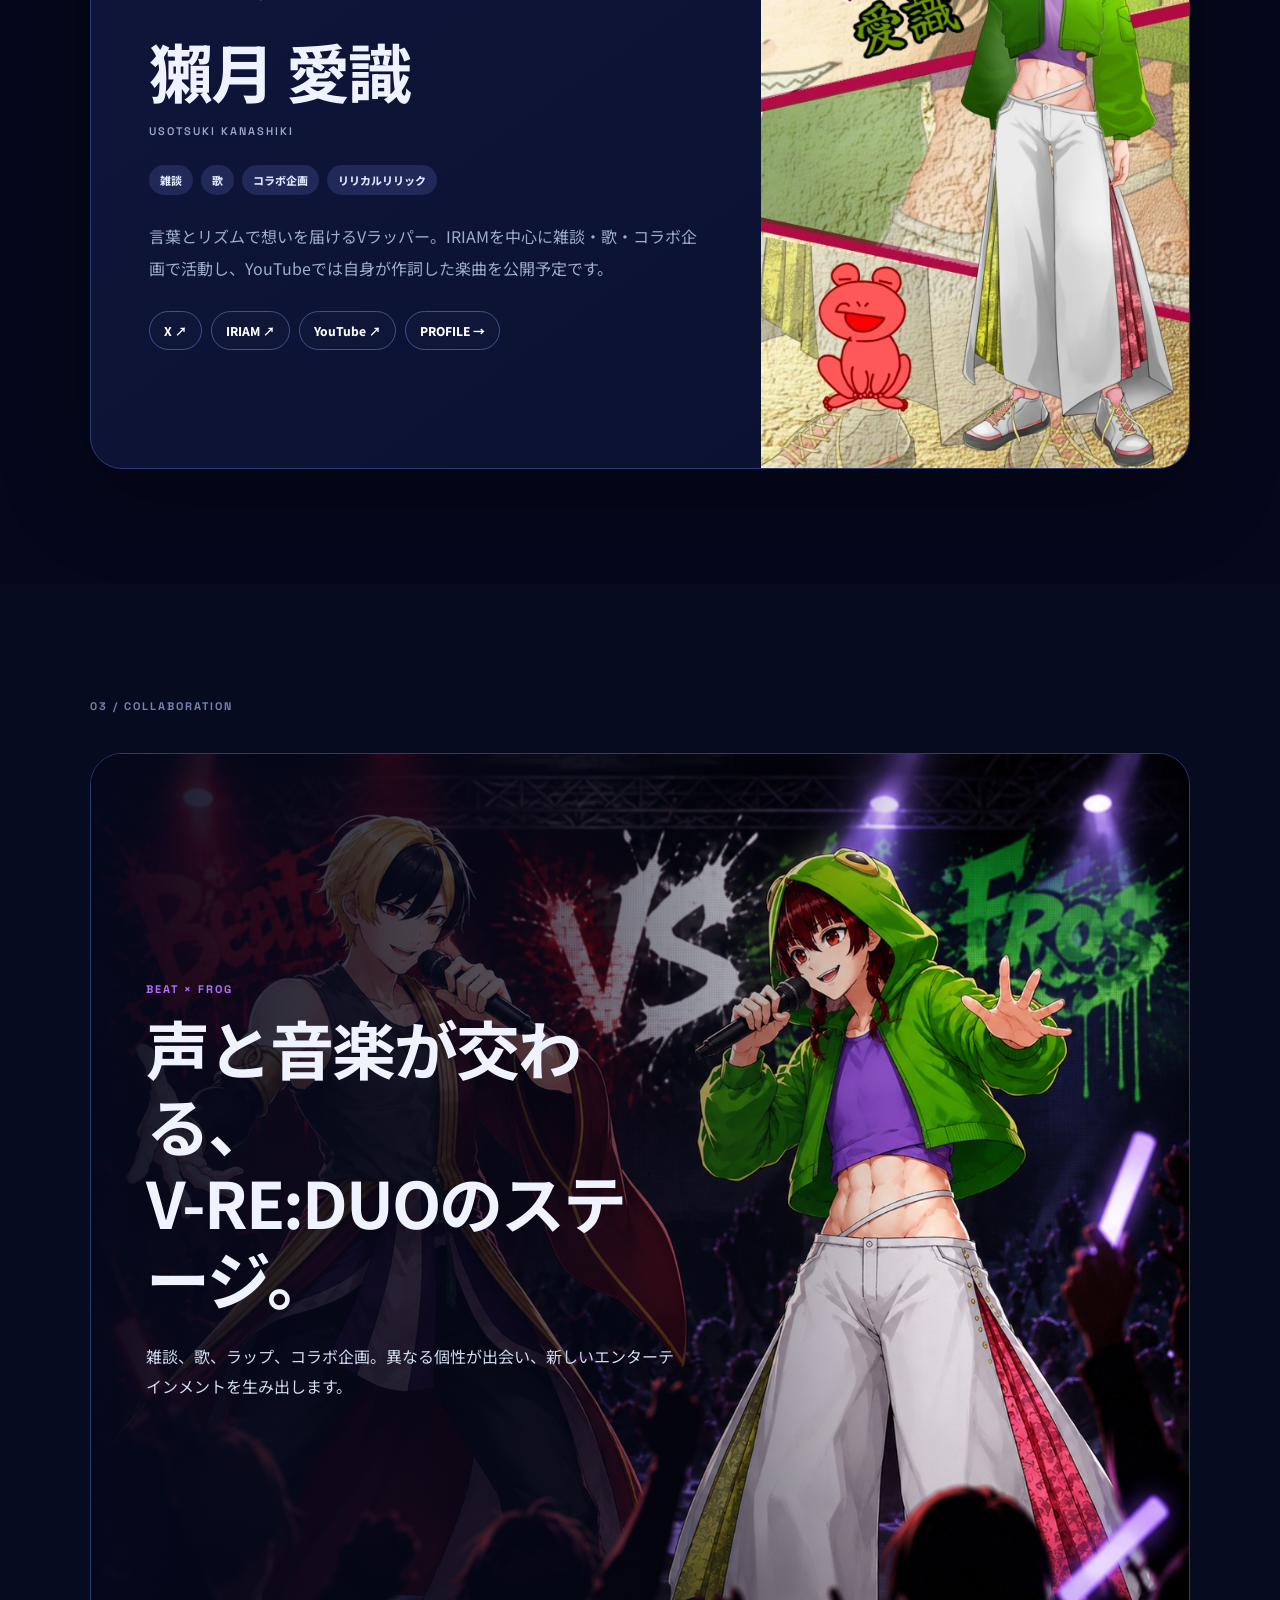
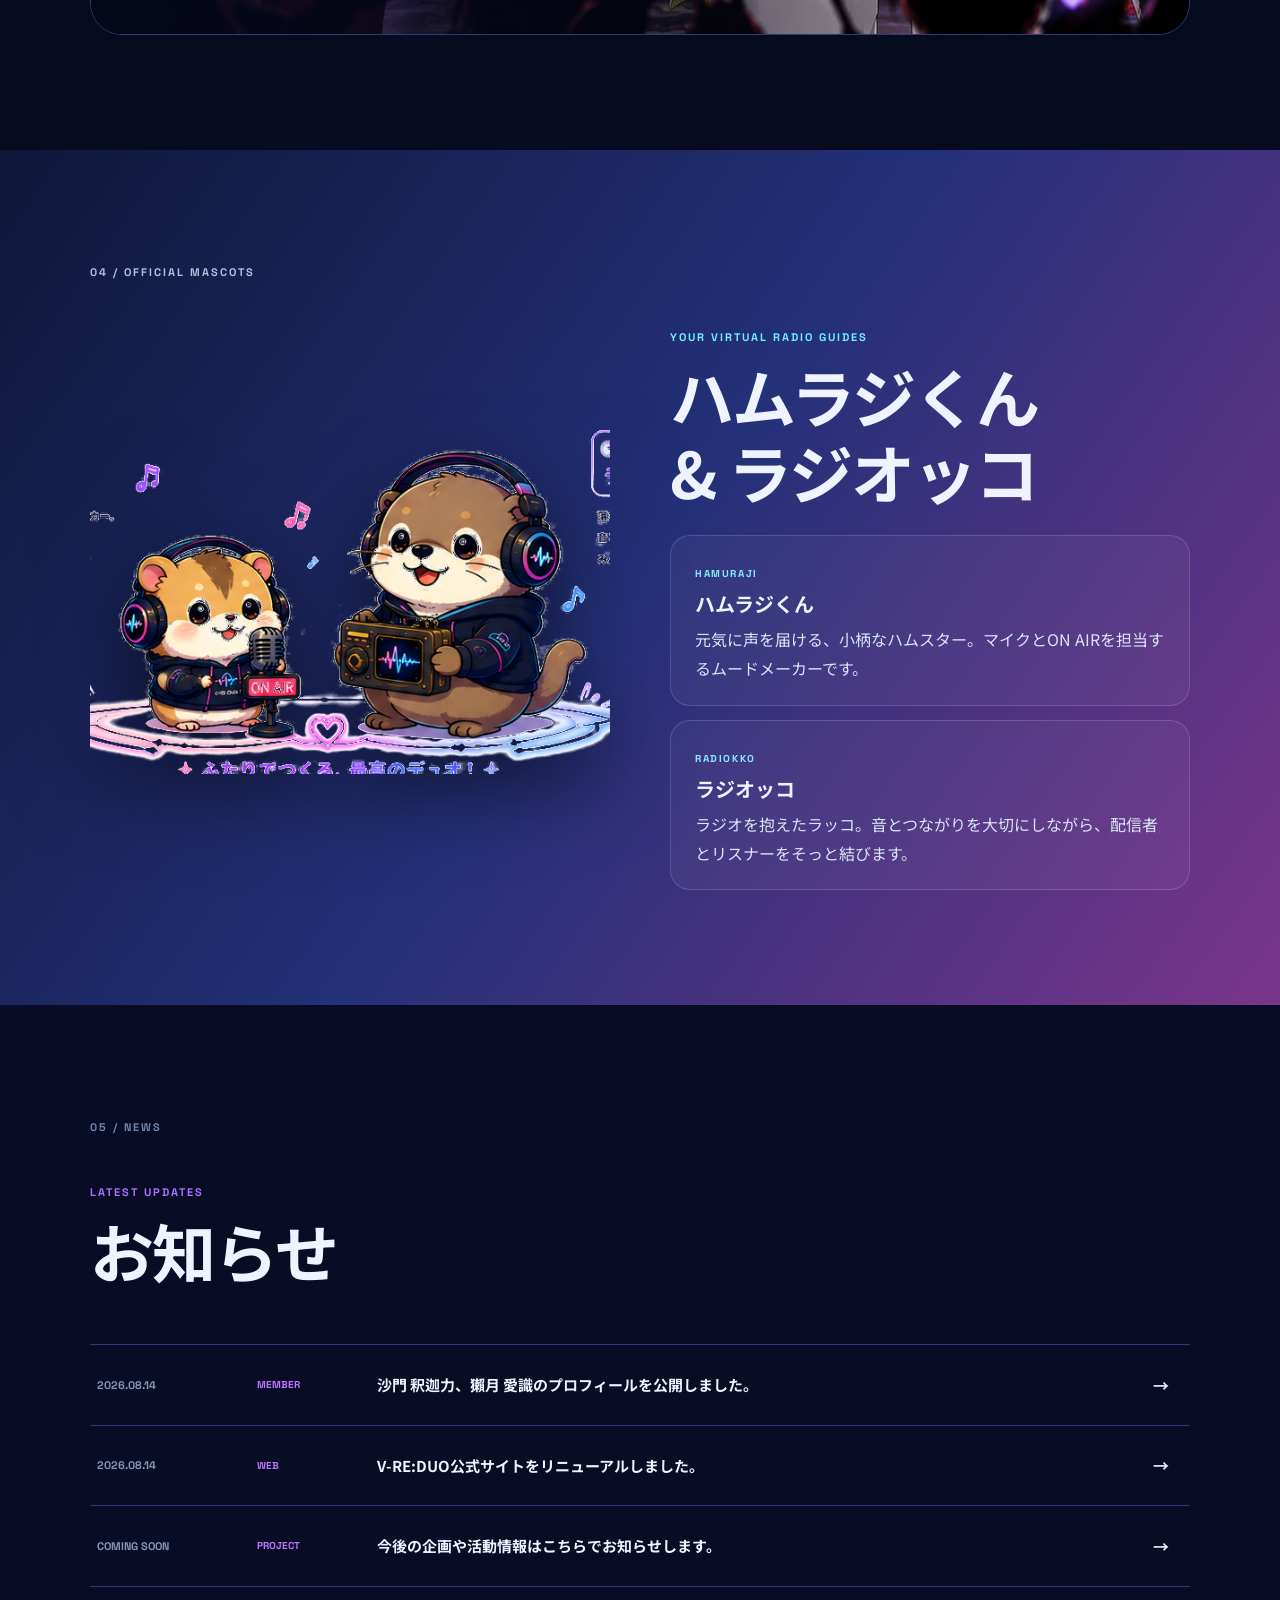
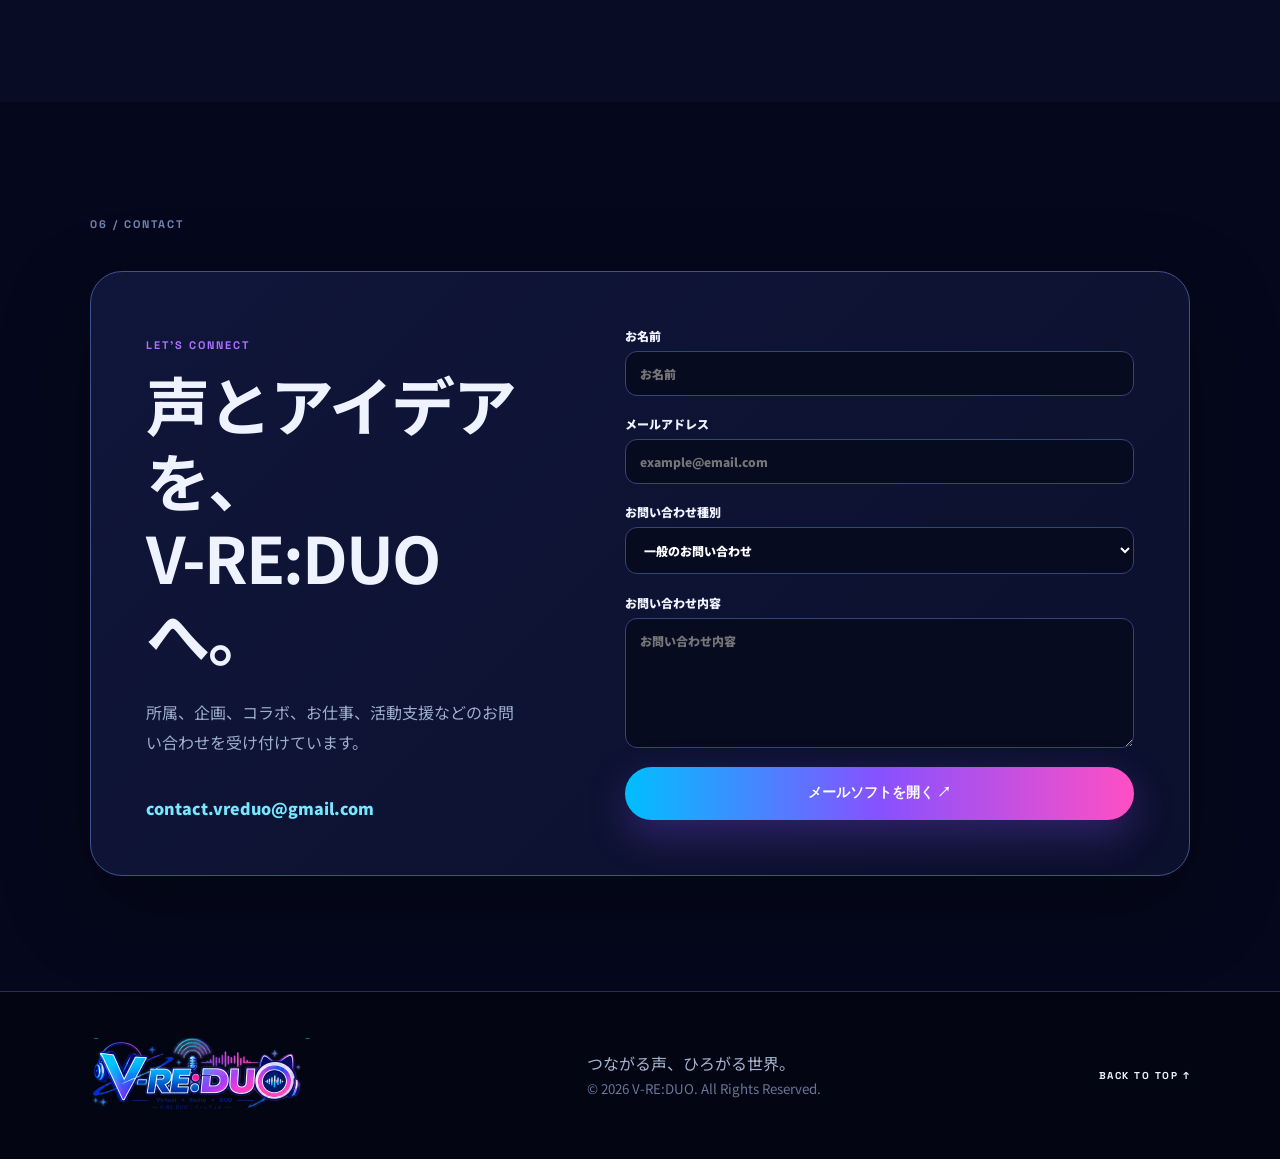
==== commit e9b87cf0: "Add files via upload" ====
--- a/index.html
+++ b/index.html
@@ -1,227 +1,186 @@
 <!doctype html>
 <html lang="ja">
 <head>
-  <meta charset="utf-8">
-  <meta name="viewport" content="width=device-width,initial-scale=1,viewport-fit=cover">
-  <meta name="theme-color" content="#05071b">
-  <meta name="description" content="V-RE:DUO（ブイレデュオ）公式サイト。配信者とリスナーをつなぎ、企画と発信で新しいバーチャルエンターテインメントをつくるクリエイターグループ。">
-  <title>V-RE:DUO｜つながる声、ひろがる世界。</title>
-  <link rel="stylesheet" href="style.css">
+<meta charset="utf-8">
+<meta name="viewport" content="width=device-width,initial-scale=1,viewport-fit=cover">
+<meta name="theme-color" content="#040617">
+<meta name="description" content="V-RE:DUO（ブイレデュオ）公式サイト。配信者とリスナーをつなぎ、企画と発信で新しいバーチャルエンターテインメントをつくるクリエイターグループ。">
+<title>V-RE:DUO｜つながる声、ひろがる世界。</title>
+<link rel="stylesheet" href="style.css">
 </head>
 <body>
-  <div class="cursor-glow" aria-hidden="true"></div>
+<div class="pointer-light" aria-hidden="true"></div>
+<div class="page-progress" aria-hidden="true"><span></span></div>
 
-  <header class="site-header">
-    <a class="header-logo" href="#top" aria-label="V-RE:DUO ホーム">
-      <img src="logo-vreduo.png" alt="V-RE:DUO">
-    </a>
-    <nav id="mainNav">
-      <a href="#about">ABOUT</a>
-      <a href="#members">MEMBER</a>
-      <a href="#mascot">MASCOT</a>
-      <a href="#news">NEWS</a>
-      <a href="#contact">CONTACT</a>
-    </nav>
-    <button class="menu-button" id="menuButton" aria-controls="mainNav" aria-expanded="false">
-      <span></span><span></span><span></span><b>MENU</b>
-    </button>
-  </header>
+<header class="header">
+  <a class="header-logo" href="#top"><img src="logo-vreduo.png" alt="V-RE:DUO"></a>
+  <nav id="nav">
+    <a href="#about">ABOUT</a>
+    <a href="#members">MEMBER</a>
+    <a href="#collaboration">COLLAB</a>
+    <a href="#mascot">MASCOT</a>
+    <a href="#news">NEWS</a>
+    <a href="#contact">CONTACT</a>
+  </nav>
+  <button id="menu" class="menu" aria-expanded="false" aria-controls="nav"><i></i><i></i><i></i><b>MENU</b></button>
+</header>
 
-  <main id="top">
-    <section class="hero">
-      <div class="hero-grid"></div>
-      <div class="hero-aurora a"></div>
-      <div class="hero-aurora b"></div>
-      <div class="hero-particles" aria-hidden="true"></div>
+<main id="top">
+<section class="hero">
+  <div class="hero-grid"></div><div class="aurora a"></div><div class="aurora b"></div>
+  <div class="hero-copy reveal">
+    <p class="live"><span></span> VIRTUAL RADIO IS LIVE</p>
+    <img class="hero-logo" src="logo-vreduo.png" alt="V-RE:DUO">
+    <h1>つながる声、<br><em>ひろがる世界。</em></h1>
+    <p class="hero-lead">配信者とリスナーを、もっと近くへ。<br>Virtual × Radio × DUOから生まれる、新しいエンターテインメント。</p>
+    <div class="hero-actions">
+      <a class="btn primary" href="#members">所属ライバーを見る <span>→</span></a>
+      <a class="btn outline" href="#contact">お問い合わせ <span>↗</span></a>
+    </div>
+    <div class="platforms"><span>IRIAM</span><span>YouTube</span><span>Virtual Music</span><span>Original Project</span></div>
+  </div>
+  <div class="hero-visual reveal">
+    <div class="ring r1"></div><div class="ring r2"></div><div class="ring r3"></div>
+    <img src="mascot-duo.png" alt="ハムラジくんとラジオッコ">
+    <div class="wave"><b></b><b></b><b></b><b></b><b></b><b></b><b></b><b></b><b></b></div>
+    <p>HAMURAJI &amp; RADIOKKO</p>
+  </div>
+  <a class="scroll" href="#about">SCROLL <span>↓</span></a>
+</section>
 
-      <div class="hero-content reveal">
-        <p class="onair"><i></i> VIRTUAL RADIO IS LIVE</p>
-        <img class="hero-logo" src="logo-vreduo.png" alt="V-RE:DUO">
-        <p class="hero-tagline">つながる声、<br><strong>ひろがる世界。</strong></p>
-        <p class="hero-copy">配信者とリスナーを、もっと近くへ。<br>Virtual × Radio × DUOから生まれる、新しいエンターテインメント。</p>
-        <div class="hero-actions">
-          <a class="button primary" href="#members">所属ライバーを見る <span>→</span></a>
-          <a class="button secondary" href="#contact">お問い合わせ <span>↗</span></a>
-        </div>
-        <div class="hero-trust">
-          <span>IRIAM</span><span>YouTube</span><span>Virtual Music</span><span>Original Project</span>
+<section class="section about" id="about">
+  <p class="section-no">01 / ABOUT</p>
+  <div class="split">
+    <div class="reveal">
+      <p class="eyebrow">OUR PHILOSOPHY</p>
+      <h2>「声」が届く場所を、<br>ともにつくる。</h2>
+    </div>
+    <div class="copy reveal">
+      <p><strong>V-RE:DUO（ブイレデュオ）</strong>は、バーチャルの世界でラジオのように身近で、誰でも気軽に耳を傾けられる存在を目指すクリエイターグループです。</p>
+      <p>YouTube配信者、バーチャル配信者、音楽配信者の個性を尊重し、企画・コラボ・発信を通して新しい表現を支えます。</p>
+      <p>現在はグループとして活動しながら、将来は配信者が安心して挑戦できる事務所へ成長していきます。</p>
+    </div>
+  </div>
+  <div class="values">
+    <article class="reveal"><span>01</span><h3>VOICE</h3><p>一人ひとりの声と個性を大切にする。</p></article>
+    <article class="reveal"><span>02</span><h3>CONNECTION</h3><p>配信者とリスナー、仲間同士をつなぐ。</p></article>
+    <article class="reveal"><span>03</span><h3>CREATION</h3><p>企画と表現から新しい体験を生み出す。</p></article>
+  </div>
+</section>
+
+<section class="section members" id="members">
+  <p class="section-no">02 / MEMBER</p>
+  <div class="heading reveal"><div><p class="eyebrow">OUR CREATORS</p><h2>所属ライバー</h2></div><p>それぞれの世界観を、V-RE:DUOがつなぎます。</p></div>
+
+  <div class="member-list">
+    <article class="member-card reveal">
+      <div class="member-img"><img src="shakado-profile.jpg" alt="沙門 釈迦力"><span>01</span></div>
+      <div class="member-body">
+        <p class="category">IRIAM LIVER / TALK</p>
+        <h3>沙門 釈迦力</h3><small>SHAKADO SHAKARIKI</small>
+        <div class="tags"><span>閻魔代理</span><span>自動車整備士</span><span>ゆる雑談</span><span>男性</span></div>
+        <p>閻魔代理を務めながら、現世では自動車整備士として働く男性ライバー。ふらっと立ち寄れて、気軽に話せるゆるい雑談時間を届けています。</p>
+        <div class="member-links">
+          <a href="https://x.com/syakariki_iriam?s=21&t=enc1lWXjnDQOuVr2cJdIOA" target="_blank" rel="noopener">X ↗</a>
+          <a href="https://web.iriam.app/s/user/MY4Gkzy27q?uuid=f175ac16" target="_blank" rel="noopener">IRIAM ↗</a>
+          <button data-profile="shakado">PROFILE →</button>
         </div>
       </div>
+    </article>
 
-      <div class="hero-mascot reveal">
-        <div class="signal-ring r1"></div><div class="signal-ring r2"></div><div class="signal-ring r3"></div>
-        <img src="mascot-duo.png" alt="公式マスコット ハムラジくんとラジオッコ">
-        <div class="sound-wave" aria-hidden="true">
-          <b></b><b></b><b></b><b></b><b></b><b></b><b></b><b></b><b></b><b></b><b></b>
-        </div>
-        <p>HAMURAJI &amp; RADIOKKO</p>
-      </div>
-
-      <a href="#about" class="scroll-hint">SCROLL <span>↓</span></a>
-    </section>
-
-    <section class="section statement" id="about">
-      <p class="section-label">01 / ABOUT</p>
-      <div class="statement-grid">
-        <div class="reveal">
-          <p class="eyebrow">OUR PHILOSOPHY</p>
-          <h1>「声」が届く場所を、<br>ともにつくる。</h1>
-        </div>
-        <div class="statement-copy reveal">
-          <p><strong>V-RE:DUO（ブイレデュオ）</strong>は、バーチャルの世界でラジオのように身近で、誰でも気軽に耳を傾けられる存在を目指すクリエイターグループです。</p>
-          <p>YouTube配信者、バーチャル配信者、音楽配信者の個性を尊重し、企画・コラボ・発信を通して新しい表現を支えます。</p>
-          <p>現在はグループとして活動しながら、将来は配信者が安心して挑戦できる事務所へ成長していきます。</p>
+    <article class="member-card reverse reveal">
+      <div class="member-img"><img src="usotsuki-profile.jpg" alt="獺月 愛識"><span>02</span></div>
+      <div class="member-body">
+        <p class="category">IRIAM LIVER / V-RAPPER</p>
+        <h3>獺月 愛識</h3><small>USOTSUKI KANASHIKI</small>
+        <div class="tags"><span>雑談</span><span>歌</span><span>コラボ企画</span><span>リリカルリリック</span></div>
+        <p>言葉とリズムで想いを届けるVラッパー。IRIAMを中心に雑談・歌・コラボ企画で活動し、YouTubeでは自身が作詞した楽曲を公開予定です。</p>
+        <div class="member-links">
+          <a href="https://x.com/usotuki_kanasi?s=11&t=enc1lWXjnDQOuVr2cJdIOA" target="_blank" rel="noopener">X ↗</a>
+          <a href="https://web.iriam.app/s/user/LXD8dgn1Rc?uuid=2e6" target="_blank" rel="noopener">IRIAM ↗</a>
+          <a href="https://youtube.com/channel/UCddPxfroxlUOyolnXkn5Djw?si=zroZo-s5bh1uHVws" target="_blank" rel="noopener">YouTube ↗</a>
+          <button data-profile="usotsuki">PROFILE →</button>
         </div>
       </div>
-      <div class="values">
-        <article class="reveal"><strong>01</strong><h2>VOICE</h2><p>一人ひとりの声と個性を大切にする。</p></article>
-        <article class="reveal"><strong>02</strong><h2>CONNECTION</h2><p>配信者とリスナー、仲間同士をつなぐ。</p></article>
-        <article class="reveal"><strong>03</strong><h2>CREATION</h2><p>企画と表現から新しい体験を生み出す。</p></article>
-      </div>
-    </section>
+    </article>
+  </div>
+</section>
 
-    <section class="section members" id="members">
-      <p class="section-label">02 / MEMBER</p>
-      <div class="section-heading reveal">
-        <div><p class="eyebrow">OUR CREATORS</p><h1>所属ライバー</h1></div>
-        <p>それぞれの世界観を、V-RE:DUOがつなぎます。</p>
-      </div>
+<section class="section collaboration" id="collaboration">
+  <p class="section-no">03 / COLLABORATION</p>
+  <article class="collab-card reveal">
+    <img src="duo-stage.jpg" alt="沙門 釈迦力と獺月 愛識のステージコラボ">
+    <div class="collab-copy">
+      <p class="eyebrow">BEAT × FROG</p>
+      <h2>声と音楽が交わる、<br>V-RE:DUOのステージ。</h2>
+      <p>雑談、歌、ラップ、コラボ企画。異なる個性が出会い、新しいエンターテインメントを生み出します。</p>
+    </div>
+  </article>
+</section>
 
-      <div class="member-showcase">
-        <article class="member-card shakado reveal">
-          <div class="member-photo">
-            <img src="shakado-profile.jpg" alt="沙門 釈迦力">
-            <span class="member-number">01</span>
-          </div>
-          <div class="member-info">
-            <p class="member-category">IRIAM LIVER / TALK</p>
-            <h2>沙門 釈迦力</h2>
-            <p class="reading">SHAKADO SHAKARIKI</p>
-            <div class="member-tags"><span>閻魔代理</span><span>自動車整備士</span><span>ゆる雑談</span></div>
-            <p class="description">閻魔代理を務めながら、現世では自動車整備士として働く男性ライバー。ふらっと立ち寄れて、気軽に話せるゆるい雑談時間を届けています。</p>
-            <div class="member-links">
-              <a href="https://x.com/syakariki_iriam?s=21&t=enc1lWXjnDQOuVr2cJdIOA" target="_blank" rel="noopener">X <span>↗</span></a>
-              <a href="https://web.iriam.app/s/user/MY4Gkzy27q?uuid=f175ac16" target="_blank" rel="noopener">IRIAM <span>↗</span></a>
-              <button type="button" data-profile="shakado">PROFILE <span>→</span></button>
-            </div>
-          </div>
-        </article>
+<section class="section mascot" id="mascot">
+  <p class="section-no light">04 / OFFICIAL MASCOTS</p>
+  <div class="mascot-grid">
+    <div class="mascot-img reveal"><img src="mascot-duo.png" alt="ハムラジくんとラジオッコ"></div>
+    <div class="reveal">
+      <p class="eyebrow cyan">YOUR VIRTUAL RADIO GUIDES</p>
+      <h2>ハムラジくん<br>&amp; ラジオッコ</h2>
+      <article><span>HAMURAJI</span><h3>ハムラジくん</h3><p>元気に声を届ける、小柄なハムスター。マイクとON AIRを担当するムードメーカーです。</p></article>
+      <article><span>RADIOKKO</span><h3>ラジオッコ</h3><p>ラジオを抱えたラッコ。音とつながりを大切にしながら、配信者とリスナーをそっと結びます。</p></article>
+    </div>
+  </div>
+</section>
 
-        <article class="member-card usotsuki reveal">
-          <div class="member-photo">
-            <img src="usotsuki-profile.jpg" alt="獺月 愛識">
-            <span class="member-number">02</span>
-          </div>
-          <div class="member-info">
-            <p class="member-category">IRIAM LIVER / V-RAPPER</p>
-            <h2>獺月 愛識</h2>
-            <p class="reading">USOTSUKI KANASHIKI</p>
-            <div class="member-tags"><span>雑談</span><span>歌</span><span>コラボ企画</span><span>リリカルリリック</span></div>
-            <p class="description">言葉とリズムで想いを届けるVラッパー。IRIAMを中心に雑談・歌・コラボ企画で活動し、YouTubeでは自身が作詞した楽曲を公開予定です。</p>
-            <div class="member-links">
-              <a href="https://x.com/usotuki_kanasi?s=11&t=enc1lWXjnDQOuVr2cJdIOA" target="_blank" rel="noopener">X <span>↗</span></a>
-              <a href="https://web.iriam.app/s/user/LXD8dgn1Rc?uuid=2e6" target="_blank" rel="noopener">IRIAM <span>↗</span></a>
-              <a href="https://youtube.com/channel/UCddPxfroxlUOyolnXkn5Djw?si=zroZo-s5bh1uHVws" target="_blank" rel="noopener">YouTube <span>↗</span></a>
-              <button type="button" data-profile="usotsuki">PROFILE <span>→</span></button>
-            </div>
-          </div>
-        </article>
-      </div>
+<section class="section news" id="news">
+  <p class="section-no">05 / NEWS</p>
+  <div class="heading reveal"><div><p class="eyebrow">LATEST UPDATES</p><h2>お知らせ</h2></div></div>
+  <div class="news-list">
+    <article class="reveal"><time>2026.08.14</time><span>MEMBER</span><h3>沙門 釈迦力、獺月 愛識のプロフィールを公開しました。</h3><b>→</b></article>
+    <article class="reveal"><time>2026.08.14</time><span>WEB</span><h3>V-RE:DUO公式サイトをリニューアルしました。</h3><b>→</b></article>
+    <article class="reveal"><time>COMING SOON</time><span>PROJECT</span><h3>今後の企画や活動情報はこちらでお知らせします。</h3><b>→</b></article>
+  </div>
+</section>
 
-      <article class="collaboration reveal">
-        <img src="duo-stage.jpg" alt="沙門 釈迦力と獺月 愛識のコラボイメージ">
-        <div class="collaboration-overlay">
-          <p class="eyebrow">COLLABORATION</p>
-          <h2>異なる声が交わるとき、<br>新しい物語が始まる。</h2>
-          <p>雑談、歌、ラップ、企画。二人だから生まれるステージを、V-RE:DUOから。</p>
-        </div>
-      </article>
-    </section>
+<section class="section contact" id="contact">
+  <p class="section-no">06 / CONTACT</p>
+  <div class="contact-panel reveal">
+    <div>
+      <p class="eyebrow">LET'S CONNECT</p>
+      <h2>声とアイデアを、<br>V-RE:DUOへ。</h2>
+      <p>所属、企画、コラボ、お仕事、活動支援などのお問い合わせを受け付けています。</p>
+      <a href="mailto:contact.vreduo@gmail.com">contact.vreduo@gmail.com</a>
+    </div>
+    <form id="contactForm">
+      <label>お名前<input id="name" required placeholder="お名前"></label>
+      <label>メールアドレス<input id="email" type="email" required placeholder="example@email.com"></label>
+      <label>お問い合わせ種別<select id="subject"><option>一般のお問い合わせ</option><option>所属・活動について</option><option>企画・コラボについて</option><option>お仕事・案件について</option></select></label>
+      <label>お問い合わせ内容<textarea id="message" rows="6" required placeholder="お問い合わせ内容"></textarea></label>
+      <button class="btn primary" type="submit">メールソフトを開く ↗</button>
+    </form>
+  </div>
+</section>
+</main>
 
-    <section class="section mascot" id="mascot">
-      <p class="section-label light">03 / OFFICIAL MASCOTS</p>
-      <div class="mascot-layout">
-        <div class="mascot-picture reveal">
-          <img src="mascot-duo.png" alt="ハムラジくんとラジオッコ">
-        </div>
-        <div class="mascot-content reveal">
-          <p class="eyebrow cyan">YOUR VIRTUAL RADIO GUIDES</p>
-          <h1>ハムラジくん<br>&amp; ラジオッコ</h1>
-          <article>
-            <span>HAMURAJI</span>
-            <h2>ハムラジくん</h2>
-            <p>元気に声を届ける、小柄なハムスター。マイクとON AIRを担当するムードメーカーです。</p>
-          </article>
-          <article>
-            <span>RADIOKKO</span>
-            <h2>ラジオッコ</h2>
-            <p>ラジオを抱えたラッコ。音とつながりを大切にしながら、配信者とリスナーをそっと結びます。</p>
-          </article>
-        </div>
-      </div>
-    </section>
+<div class="profile-modal" id="profileModal" aria-hidden="true">
+  <div class="modal-bg" data-close></div>
+  <section class="profile-card" role="dialog" aria-modal="true" aria-labelledby="modalName">
+    <button class="close" data-close aria-label="閉じる">×</button>
+    <div class="modal-img"><img id="modalImage" alt=""></div>
+    <div class="modal-content">
+      <p id="modalCategory" class="category"></p>
+      <h2 id="modalName"></h2><small id="modalReading"></small>
+      <p id="modalDescription" class="modal-description"></p>
+      <dl id="modalDetails"></dl>
+      <div class="member-links" id="modalLinks"></div>
+    </div>
+  </section>
+</div>
 
-    <section class="section news" id="news">
-      <p class="section-label">04 / NEWS</p>
-      <div class="section-heading reveal">
-        <div><p class="eyebrow">LATEST UPDATES</p><h1>お知らせ</h1></div>
-      </div>
-      <div class="news-list">
-        <article class="reveal"><time>2026.08.14</time><span>MEMBER</span><h2>沙門 釈迦力、獺月 愛識のプロフィールを公開しました。</h2><b>→</b></article>
-        <article class="reveal"><time>2026.08.14</time><span>WEB</span><h2>V-RE:DUO公式サイトをリニューアルしました。</h2><b>→</b></article>
-        <article class="reveal"><time>COMING SOON</time><span>PROJECT</span><h2>今後の企画や活動情報はこちらでお知らせします。</h2><b>→</b></article>
-      </div>
-    </section>
+<footer>
+  <img src="logo-vreduo.png" alt="V-RE:DUO">
+  <div><p>つながる声、ひろがる世界。</p><small>© 2026 V-RE:DUO. All Rights Reserved.</small></div>
+  <a href="#top">BACK TO TOP ↑</a>
+</footer>
 
-    <section class="section contact" id="contact">
-      <p class="section-label">05 / CONTACT</p>
-      <div class="contact-panel reveal">
-        <div>
-          <p class="eyebrow">LET'S CONNECT</p>
-          <h1>声とアイデアを、<br>V-RE:DUOへ。</h1>
-          <p>所属、企画、コラボ、お仕事、活動支援などのお問い合わせを受け付けています。</p>
-          <a class="contact-mail" href="mailto:contact.vreduo@gmail.com">contact.vreduo@gmail.com</a>
-        </div>
-        <form id="contactForm">
-          <label>お名前<input id="name" required placeholder="お名前"></label>
-          <label>メールアドレス<input id="email" type="email" required placeholder="example@email.com"></label>
-          <label>お問い合わせ種別
-            <select id="subject">
-              <option>一般のお問い合わせ</option>
-              <option>所属・活動について</option>
-              <option>企画・コラボについて</option>
-              <option>お仕事・案件について</option>
-            </select>
-          </label>
-          <label>お問い合わせ内容<textarea id="message" rows="6" required placeholder="お問い合わせ内容"></textarea></label>
-          <button class="button primary" type="submit">メールソフトを開く <span>↗</span></button>
-        </form>
-      </div>
-    </section>
-  </main>
-
-  <div class="profile-modal" id="profileModal" aria-hidden="true">
-    <div class="modal-backdrop" data-close-profile></div>
-    <section class="profile-dialog" role="dialog" aria-modal="true" aria-labelledby="modalName">
-      <button class="modal-close" type="button" data-close-profile aria-label="閉じる">×</button>
-      <div class="modal-image"><img id="modalImage" alt=""></div>
-      <div class="modal-content">
-        <p class="member-category" id="modalCategory"></p>
-        <h1 id="modalName"></h1>
-        <p class="reading" id="modalReading"></p>
-        <p id="modalDescription" class="modal-description"></p>
-        <dl id="modalDetails"></dl>
-        <div class="member-links" id="modalLinks"></div>
-      </div>
-    </section>
-  </div>
-
-  <footer>
-    <img src="logo-vreduo.png" alt="V-RE:DUO">
-    <div><p>つながる声、ひろがる世界。</p><small>© 2026 V-RE:DUO. All Rights Reserved.</small></div>
-    <a href="#top">BACK TO TOP ↑</a>
-  </footer>
-
-  <script src="script.js"></script>
-</body>
-</html>+<script src="script.js"></script>
+</body></html>
--- a/style.css
+++ b/style.css
@@ -1,18 +1,17 @@
 @import url('https://fonts.googleapis.com/css2?family=Noto+Sans+JP:wght@400;500;700;800;900&family=Space+Grotesk:wght@500;600;700&display=swap');
-:root{--bg:#05071b;--bg2:#080d28;--panel:#0d1334;--line:#2b3975;--text:#edf3ff;--muted:#9caccb;--blue:#00bfff;--violet:#8551ff;--pink:#ff4fc4;--cyan:#70f1ff}
-*{box-sizing:border-box}html{scroll-behavior:smooth}body{margin:0;background:var(--bg);color:var(--text);font-family:'Noto Sans JP',sans-serif;overflow-x:hidden}a{text-decoration:none;color:inherit}.cursor-glow{position:fixed;width:360px;height:360px;border-radius:50%;background:radial-gradient(circle,#8351ff20,transparent 67%);pointer-events:none;z-index:0;transform:translate(-50%,-50%)}
-.site-header{height:84px;padding:0 5vw;display:flex;align-items:center;justify-content:space-between;position:fixed;inset:0 0 auto;z-index:50;background:#05071bdc;backdrop-filter:blur(18px);border-bottom:1px solid #ffffff16}.header-logo img{height:70px;display:block;filter:drop-shadow(0 0 14px #22bfff3d)}.site-header nav{display:flex;gap:27px}.site-header nav a{font:700 11px 'Space Grotesk';letter-spacing:1.3px;position:relative}.site-header nav a:after{content:"";position:absolute;left:0;right:100%;bottom:-8px;height:2px;background:linear-gradient(90deg,var(--blue),var(--pink));transition:.25s}.site-header nav a:hover:after{right:0}.menu-button{display:none;width:60px;height:44px;border:1px solid #ffffff35;border-radius:999px;background:#ffffff08;color:#fff;position:relative}.menu-button span{display:block;width:18px;height:1px;background:#fff;margin:4px auto;transition:.25s}.menu-button b{display:none}
-.hero{min-height:100svh;position:relative;overflow:hidden;display:grid;grid-template-columns:1fr 1fr;align-items:center;padding:130px 6vw 80px;background:radial-gradient(circle at 68% 33%,#21347f 0,#101847 32%,#05071b 70%)}.hero-grid{position:absolute;inset:0;background-image:linear-gradient(#ffffff08 1px,transparent 1px),linear-gradient(90deg,#ffffff08 1px,transparent 1px);background-size:52px 52px;mask-image:linear-gradient(to bottom,#000,transparent 92%)}.hero-aurora{position:absolute;border-radius:50%;filter:blur(95px);opacity:.45;animation:aurora 11s ease-in-out infinite alternate}.hero-aurora.a{width:42vw;height:42vw;background:var(--violet);right:-11vw;top:-17vw}.hero-aurora.b{width:34vw;height:34vw;background:var(--pink);left:-14vw;bottom:-13vw;animation-delay:-3s}.hero-particles{position:absolute;inset:0;background-image:radial-gradient(#fff 1px,transparent 1px);background-size:74px 74px;opacity:.13}.hero-content{position:relative;z-index:3}.onair{font:700 11px 'Space Grotesk';letter-spacing:2px}.onair i{display:inline-block;width:9px;height:9px;border-radius:50%;background:var(--pink);box-shadow:0 0 18px var(--pink);margin-right:9px;animation:pulse 1.15s infinite}.hero-logo{width:min(650px,90%);margin:15px 0 -5px;filter:drop-shadow(0 0 22px #2bd0ff47)}.hero-tagline{font-size:clamp(48px,6vw,86px);font-weight:900;line-height:1.08;letter-spacing:-4px;margin:10px 0 25px}.hero-tagline strong{background:linear-gradient(90deg,var(--blue),var(--violet),var(--pink));-webkit-background-clip:text;color:transparent}.hero-copy{font-size:17px;line-height:1.95;color:#cbd7ef}.hero-actions{display:flex;gap:13px;flex-wrap:wrap;margin-top:32px}.button{display:inline-flex;align-items:center;justify-content:center;gap:14px;border:0;border-radius:999px;padding:15px 25px;font-weight:900;font-size:14px;cursor:pointer}.button.primary{background:linear-gradient(90deg,var(--blue),var(--violet),var(--pink));color:#fff;box-shadow:0 15px 40px #8b4dff4c}.button.secondary{border:1px solid #ffffff40;background:#ffffff08;color:#fff}.hero-trust{display:flex;gap:8px;flex-wrap:wrap;margin-top:32px}.hero-trust span{padding:7px 10px;border:1px solid #ffffff20;border-radius:999px;font:600 10px 'Space Grotesk';letter-spacing:.7px;color:#aebddd}.hero-mascot{position:relative;z-index:3;min-height:610px;display:grid;place-items:center}.hero-mascot img{width:min(680px,62vw);max-height:70vh;object-fit:contain;filter:drop-shadow(0 35px 35px #0009);animation:float 3.5s ease-in-out infinite}.hero-mascot>p{position:absolute;bottom:5%;padding:10px 18px;border:1px solid #6cefff69;border-radius:999px;background:#07112bd0;font:700 11px 'Space Grotesk';letter-spacing:1.5px}.signal-ring{position:absolute;left:50%;top:50%;border:1px solid #ffffff23;border-radius:50%;transform:translate(-50%,-50%);animation:ring 4s ease-out infinite}.r1{width:52%;aspect-ratio:1}.r2{width:70%;aspect-ratio:1;animation-delay:1.3s}.r3{width:88%;aspect-ratio:1;animation-delay:2.6s}.sound-wave{position:absolute;bottom:18%;height:65px;display:flex;align-items:center;gap:5px}.sound-wave b{display:block;width:5px;border-radius:99px;background:linear-gradient(var(--cyan),var(--pink));animation:wave .85s ease-in-out infinite alternate}.sound-wave b:nth-child(2n){animation-delay:.12s}.sound-wave b:nth-child(3n){animation-delay:.28s}.scroll-hint{position:absolute;left:6vw;bottom:23px;font:700 10px 'Space Grotesk';letter-spacing:2px;color:#8999bd}.scroll-hint span{display:inline-block;animation:bounce 1.2s infinite}
-.section{position:relative;padding:115px 7vw;z-index:2}.section-label{font:700 11px 'Space Grotesk';letter-spacing:2px;color:#7283b0;margin:0 0 40px}.light{color:#b3c0df}.eyebrow{font:700 11px 'Space Grotesk';letter-spacing:2px;color:#ad70ff}.cyan{color:var(--cyan)}.section h1{font-size:clamp(38px,5vw,68px);line-height:1.2;letter-spacing:-2px;margin:13px 0 25px}
-.statement{background:#080d27}.statement-grid{display:grid;grid-template-columns:1fr 1fr;gap:8vw}.statement-copy{padding-top:22px;color:var(--muted);font-size:17px;line-height:2}.statement-copy strong{color:#fff}.values{display:grid;grid-template-columns:repeat(3,1fr);gap:18px;margin-top:65px}.values article{padding:28px;border:1px solid var(--line);border-radius:24px;background:#0c1232}.values strong{font:700 11px 'Space Grotesk';color:#7185bc}.values h2{font:700 22px 'Space Grotesk';letter-spacing:1px}.values p{color:var(--muted);line-height:1.8}
-.members{background:#06091e}.section-heading{display:flex;justify-content:space-between;align-items:end;gap:30px}.section-heading>p{color:var(--muted)}.member-showcase{display:grid;gap:28px;margin-top:40px}.member-card{display:grid;grid-template-columns:.78fr 1.22fr;min-height:620px;overflow:hidden;border:1px solid var(--line);border-radius:32px;background:linear-gradient(145deg,#10163b,#0a102d);box-shadow:0 25px 90px #0005}.member-card:nth-child(even){grid-template-columns:1.22fr .78fr}.member-card:nth-child(even) .member-photo{order:2}.member-photo{position:relative;overflow:hidden;background:#0b0d19}.member-photo:after{content:"";position:absolute;inset:auto 0 0;height:40%;background:linear-gradient(transparent,#080b21b8)}.member-photo img{width:100%;height:100%;object-fit:cover;object-position:center top;transition:.55s}.member-card:hover .member-photo img{transform:scale(1.025)}.member-number{position:absolute;left:22px;top:20px;z-index:2;font:700 12px 'Space Grotesk';letter-spacing:1px;border:1px solid #ffffff39;border-radius:999px;padding:8px 12px;background:#070a1cb5}.member-info{align-self:center;padding:58px}.member-category{font:700 11px 'Space Grotesk';letter-spacing:1.6px;color:#52d5ff}.member-info h2{font-size:clamp(39px,5vw,68px);letter-spacing:-2px;margin:9px 0 0}.reading{font:600 11px 'Space Grotesk';letter-spacing:2px;color:#9ba9c7}.member-tags{display:flex;gap:8px;flex-wrap:wrap;margin:25px 0}.member-tags span{padding:7px 11px;border-radius:999px;background:#202957;color:#dfe7ff;font-size:11px;font-weight:800}.description{color:var(--muted);font-size:16px;line-height:2}.member-links{display:flex;gap:9px;flex-wrap:wrap;margin-top:27px}.member-links a,.member-links button{display:inline-flex;align-items:center;gap:10px;border:1px solid #40528d;border-radius:999px;background:#101638;color:#fff;padding:10px 14px;font:800 12px 'Noto Sans JP';cursor:pointer}.member-links a:hover,.member-links button:hover{border-color:var(--pink);box-shadow:0 0 20px #ff4fc43d}.collaboration{position:relative;overflow:hidden;border:1px solid var(--line);border-radius:30px;margin-top:28px;min-height:480px}.collaboration img{width:100%;height:100%;min-height:480px;object-fit:cover;display:block}.collaboration:after{content:"";position:absolute;inset:0;background:linear-gradient(90deg,#06091ef2 0,#06091e95 42%,transparent 75%)}.collaboration-overlay{position:absolute;z-index:2;left:5%;top:50%;transform:translateY(-50%);max-width:500px}.collaboration-overlay h2{font-size:clamp(33px,4vw,55px);line-height:1.3}.collaboration-overlay p:last-child{color:#d0daee;line-height:1.9}
-.mascot{background:linear-gradient(125deg,#0d1738,#243078 50%,#7a358a)}.mascot-layout{display:grid;grid-template-columns:1fr 1fr;align-items:center;gap:60px}.mascot-picture img{width:100%;max-height:500px;object-fit:contain;filter:drop-shadow(0 30px 40px #0008);animation:float 3.7s ease-in-out infinite}.mascot-content article{position:relative;padding:22px 24px;border:1px solid #ffffff25;border-radius:20px;background:#ffffff0b;margin-top:14px}.mascot-content article span{font:700 10px 'Space Grotesk';letter-spacing:1.6px;color:#89eaff}.mascot-content article h2{margin:7px 0;font-size:20px}.mascot-content article p{margin:0;color:#dae4f8;line-height:1.8}
-.news{background:#080d27}.news-list{border-top:1px solid var(--line);margin-top:30px}.news-list article{display:grid;grid-template-columns:140px 100px 1fr 30px;gap:20px;align-items:center;padding:27px 7px;border-bottom:1px solid var(--line);transition:.25s}.news-list article:hover{padding-left:17px;background:#ffffff03}.news-list time{font:700 11px 'Space Grotesk';color:#8796b7}.news-list span{font:700 10px 'Space Grotesk';color:#be75ff}.news-list h2{font-size:15px;line-height:1.7;margin:0}.news-list b{font-size:20px}
-.contact{background:#06091e}.contact-panel{display:grid;grid-template-columns:.85fr 1.15fr;gap:8vw;padding:55px;border:1px solid #40518c;border-radius:32px;background:linear-gradient(135deg,#10163a,#0b102c);box-shadow:0 30px 90px #0005}.contact-panel>div>p:not(.eyebrow){color:var(--muted);line-height:1.9}.contact-mail{display:inline-block;margin-top:22px;font-weight:900;color:#76e7ff}.contact-panel form{display:grid;gap:15px}.contact-panel label{font-size:12px;font-weight:900}.contact-panel input,.contact-panel select,.contact-panel textarea{display:block;width:100%;margin-top:7px;padding:13px 14px;border:1px solid #344579;border-radius:12px;background:#070b20;color:#fff;font:inherit}
-.profile-modal{position:fixed;inset:0;display:none;z-index:100}.profile-modal.open{display:block}.modal-backdrop{position:absolute;inset:0;background:#02040fde;backdrop-filter:blur(12px)}.profile-dialog{position:absolute;left:50%;top:50%;transform:translate(-50%,-50%);width:min(1060px,94vw);max-height:90vh;overflow:auto;display:grid;grid-template-columns:.85fr 1.15fr;border:1px solid #5265a7;border-radius:30px;background:#0c1233;box-shadow:0 40px 130px #000a}.modal-image{min-height:650px}.modal-image img{width:100%;height:100%;object-fit:cover;object-position:center top}.modal-content{padding:55px}.modal-content h1{font-size:54px;margin:9px 0 2px}.modal-description{color:var(--muted);font-size:16px;line-height:2}.modal-content dl{margin:28px 0}.modal-content dl div{display:grid;grid-template-columns:120px 1fr;gap:15px;padding:13px 0;border-bottom:1px solid var(--line)}.modal-content dt{font-size:12px;font-weight:900}.modal-content dd{margin:0;color:var(--muted)}.modal-close{position:absolute;right:18px;top:18px;z-index:3;width:44px;height:44px;border:0;border-radius:50%;background:#fff;color:#111;font-size:26px;cursor:pointer}
-footer{display:flex;align-items:center;justify-content:space-between;gap:30px;padding:46px 7vw;background:#030513;border-top:1px solid #24305c}footer img{height:75px}footer p{margin:0;color:#a7b4d0}footer small{color:#687696}footer>a{font:700 10px 'Space Grotesk';letter-spacing:1.5px}
-.reveal{opacity:0;transform:translateY(28px);transition:opacity .75s ease,transform .75s ease}.reveal.visible{opacity:1;transform:none}
+:root{--bg:#040617;--bg2:#080c25;--panel:#0d1334;--line:#2d3b75;--text:#eef3ff;--muted:#9dadcc;--blue:#00bfff;--violet:#8751ff;--pink:#ff4fc4;--cyan:#70efff}
+*{box-sizing:border-box}html{scroll-behavior:smooth}body{margin:0;background:var(--bg);color:var(--text);font-family:'Noto Sans JP',sans-serif;overflow-x:hidden}a{text-decoration:none;color:inherit}.pointer-light{position:fixed;width:380px;height:380px;border-radius:50%;background:radial-gradient(circle,#8551ff20,transparent 67%);pointer-events:none;z-index:0;transform:translate(-50%,-50%)}.page-progress{position:fixed;top:0;left:0;right:0;height:3px;z-index:100}.page-progress span{display:block;height:100%;width:0;background:linear-gradient(90deg,var(--blue),var(--violet),var(--pink))}
+.header{height:84px;padding:0 5vw;display:flex;align-items:center;justify-content:space-between;position:fixed;inset:0 0 auto;z-index:50;background:#040617df;backdrop-filter:blur(18px);border-bottom:1px solid #ffffff16}.header-logo img{height:70px;display:block;filter:drop-shadow(0 0 14px #22bfff3d)}.header nav{display:flex;gap:26px}.header nav a{font:700 11px 'Space Grotesk';letter-spacing:1.3px}.menu{display:none;width:58px;height:44px;border:1px solid #ffffff35;border-radius:999px;background:#ffffff08;color:#fff}.menu i{display:block;width:18px;height:1px;background:#fff;margin:4px auto}.menu b{display:none}
+.hero{min-height:100svh;position:relative;overflow:hidden;display:grid;grid-template-columns:1fr 1fr;align-items:center;padding:130px 6vw 80px;background:radial-gradient(circle at 68% 33%,#21347f 0,#101847 32%,#040617 70%)}.hero-grid{position:absolute;inset:0;background-image:linear-gradient(#ffffff08 1px,transparent 1px),linear-gradient(90deg,#ffffff08 1px,transparent 1px);background-size:52px 52px;mask-image:linear-gradient(to bottom,#000,transparent 92%)}.aurora{position:absolute;border-radius:50%;filter:blur(95px);opacity:.45;animation:aurora 11s ease-in-out infinite alternate}.aurora.a{width:42vw;height:42vw;background:var(--violet);right:-11vw;top:-17vw}.aurora.b{width:34vw;height:34vw;background:var(--pink);left:-14vw;bottom:-13vw;animation-delay:-3s}.hero-copy{position:relative;z-index:3}.live{font:700 11px 'Space Grotesk';letter-spacing:2px}.live span{display:inline-block;width:9px;height:9px;border-radius:50%;background:var(--pink);box-shadow:0 0 18px var(--pink);margin-right:9px;animation:pulse 1.15s infinite}.hero-logo{width:min(690px,92%);margin:12px 0 -5px;filter:drop-shadow(0 0 28px #2bd0ff55)}.hero h1{font-size:clamp(48px,6vw,86px);font-weight:900;line-height:1.08;letter-spacing:-4px;margin:10px 0 24px}.hero h1 em{font-style:normal;background:linear-gradient(90deg,var(--blue),var(--violet),var(--pink));-webkit-background-clip:text;color:transparent}.hero-lead{font-size:17px;line-height:1.95;color:#cbd7ef}.hero-actions{display:flex;gap:13px;flex-wrap:wrap;margin-top:32px}.btn{display:inline-flex;align-items:center;justify-content:center;gap:13px;border:0;border-radius:999px;padding:15px 25px;font-weight:900;font-size:14px;cursor:pointer}.primary{background:linear-gradient(90deg,var(--blue),var(--violet),var(--pink));color:#fff;box-shadow:0 15px 40px #8b4dff4c}.outline{border:1px solid #ffffff40;background:#ffffff08}.platforms{display:flex;gap:8px;flex-wrap:wrap;margin-top:30px}.platforms span{padding:7px 10px;border:1px solid #ffffff20;border-radius:999px;font:600 10px 'Space Grotesk';letter-spacing:.7px;color:#aebddd}.hero-visual{position:relative;z-index:3;min-height:610px;display:grid;place-items:center}.hero-visual img{width:min(680px,62vw);max-height:70vh;object-fit:contain;filter:drop-shadow(0 35px 35px #0009);animation:float 3.5s ease-in-out infinite}.hero-visual>p{position:absolute;bottom:5%;padding:10px 18px;border:1px solid #6cefff69;border-radius:999px;background:#07112bd0;font:700 11px 'Space Grotesk';letter-spacing:1.5px}.ring{position:absolute;left:50%;top:50%;border:1px solid #ffffff23;border-radius:50%;transform:translate(-50%,-50%);animation:ring 4s ease-out infinite}.r1{width:52%;aspect-ratio:1}.r2{width:70%;aspect-ratio:1;animation-delay:1.3s}.r3{width:88%;aspect-ratio:1;animation-delay:2.6s}.wave{position:absolute;bottom:18%;height:62px;display:flex;align-items:center;gap:5px}.wave b{display:block;width:5px;border-radius:99px;background:linear-gradient(var(--cyan),var(--pink));animation:wave .85s ease-in-out infinite alternate}.wave b:nth-child(2n){animation-delay:.12s}.scroll{position:absolute;left:6vw;bottom:23px;font:700 10px 'Space Grotesk';letter-spacing:2px;color:#8999bd}.scroll span{display:inline-block;animation:bounce 1.2s infinite}
+.section{position:relative;padding:115px 7vw;z-index:2}.section-no{font:700 11px 'Space Grotesk';letter-spacing:2px;color:#7283b0;margin:0 0 40px}.light{color:#b3c0df}.eyebrow{font:700 11px 'Space Grotesk';letter-spacing:2px;color:#ad70ff}.cyan{color:var(--cyan)}.section h2{font-size:clamp(38px,5vw,68px);line-height:1.2;letter-spacing:-2px;margin:13px 0 25px}.about,.news{background:#080c25}.split{display:grid;grid-template-columns:1fr 1fr;gap:8vw}.copy{padding-top:22px;color:var(--muted);font-size:17px;line-height:2}.copy strong{color:#fff}.values{display:grid;grid-template-columns:repeat(3,1fr);gap:18px;margin-top:65px}.values article{padding:28px;border:1px solid var(--line);border-radius:24px;background:#0c1232}.values span{font:700 11px 'Space Grotesk';color:#7185bc}.values h3{font:700 22px 'Space Grotesk';letter-spacing:1px}.values p{color:var(--muted);line-height:1.8}
+.members,.contact{background:#05081c}.heading{display:flex;justify-content:space-between;align-items:end;gap:30px}.heading>p{color:var(--muted)}.member-list{display:grid;gap:28px;margin-top:40px}.member-card{display:grid;grid-template-columns:.78fr 1.22fr;min-height:620px;overflow:hidden;border:1px solid var(--line);border-radius:32px;background:linear-gradient(145deg,#10163b,#0a102d);box-shadow:0 25px 90px #0005}.member-card.reverse{grid-template-columns:1.22fr .78fr}.member-card.reverse .member-img{order:2}.member-img{position:relative;overflow:hidden;background:#0b0d19}.member-img img{width:100%;height:100%;object-fit:cover;object-position:center top;transition:.55s}.member-card:hover .member-img img{transform:scale(1.025)}.member-img span{position:absolute;left:22px;top:20px;font:700 12px 'Space Grotesk';border:1px solid #ffffff39;border-radius:999px;padding:8px 12px;background:#070a1cb5}.member-body{align-self:center;padding:58px}.category{font:700 11px 'Space Grotesk';letter-spacing:1.6px;color:#52d5ff}.member-body h3{font-size:clamp(39px,5vw,68px);letter-spacing:-2px;margin:9px 0 0}.member-body small{font:600 11px 'Space Grotesk';letter-spacing:2px;color:#9ba9c7}.tags{display:flex;gap:8px;flex-wrap:wrap;margin:25px 0}.tags span{padding:7px 11px;border-radius:999px;background:#202957;color:#dfe7ff;font-size:11px;font-weight:800}.member-body>p{color:var(--muted);font-size:16px;line-height:2}.member-links{display:flex;gap:9px;flex-wrap:wrap;margin-top:27px}.member-links a,.member-links button{display:inline-flex;align-items:center;border:1px solid #40528d;border-radius:999px;background:#101638;color:#fff;padding:10px 14px;font:800 12px 'Noto Sans JP';cursor:pointer}.member-links a:hover,.member-links button:hover{border-color:var(--pink);box-shadow:0 0 20px #ff4fc43d}
+.collaboration{background:#070b20}.collab-card{position:relative;overflow:hidden;border:1px solid var(--line);border-radius:32px;min-height:620px;background:#0d1334}.collab-card img{width:100%;height:100%;min-height:620px;object-fit:cover;display:block}.collab-card:after{content:"";position:absolute;inset:0;background:linear-gradient(90deg,#05081cf2 0,#05081ca5 42%,transparent 76%)}.collab-copy{position:absolute;z-index:2;left:5%;top:50%;transform:translateY(-50%);max-width:530px}.collab-copy h2{font-size:clamp(40px,5vw,68px)}.collab-copy p:last-child{color:#d1dbef;line-height:1.9}
+.mascot{background:linear-gradient(125deg,#0d1738,#243078 50%,#7a358a)}.mascot-grid{display:grid;grid-template-columns:1fr 1fr;align-items:center;gap:60px}.mascot-img img{width:100%;max-height:500px;object-fit:contain;filter:drop-shadow(0 30px 40px #0008);animation:float 3.7s ease-in-out infinite}.mascot article{position:relative;padding:22px 24px;border:1px solid #ffffff25;border-radius:20px;background:#ffffff0b;margin-top:14px}.mascot article span{font:700 10px 'Space Grotesk';letter-spacing:1.6px;color:#89eaff}.mascot article h3{margin:7px 0;font-size:20px}.mascot article p{margin:0;color:#dae4f8;line-height:1.8}
+.news-list{border-top:1px solid var(--line);margin-top:30px}.news-list article{display:grid;grid-template-columns:140px 100px 1fr 30px;gap:20px;align-items:center;padding:27px 7px;border-bottom:1px solid var(--line);transition:.25s}.news-list article:hover{padding-left:17px;background:#ffffff03}.news-list time{font:700 11px 'Space Grotesk';color:#8796b7}.news-list span{font:700 10px 'Space Grotesk';color:#be75ff}.news-list h3{font-size:15px;line-height:1.7;margin:0}
+.contact-panel{display:grid;grid-template-columns:.85fr 1.15fr;gap:8vw;padding:55px;border:1px solid #40518c;border-radius:32px;background:linear-gradient(135deg,#10163a,#0b102c);box-shadow:0 30px 90px #0005}.contact-panel>div>p:not(.eyebrow){color:var(--muted);line-height:1.9}.contact-panel>div>a{display:inline-block;margin-top:22px;font-weight:900;color:#76e7ff}.contact-panel form{display:grid;gap:15px}.contact-panel label{font-size:12px;font-weight:900}.contact-panel input,.contact-panel select,.contact-panel textarea{display:block;width:100%;margin-top:7px;padding:13px 14px;border:1px solid #344579;border-radius:12px;background:#070b20;color:#fff;font:inherit}
+.profile-modal{position:fixed;inset:0;display:none;z-index:100}.profile-modal.open{display:block}.modal-bg{position:absolute;inset:0;background:#02040fde;backdrop-filter:blur(12px)}.profile-card{position:absolute;left:50%;top:50%;transform:translate(-50%,-50%);width:min(1060px,94vw);max-height:90vh;overflow:auto;display:grid;grid-template-columns:.85fr 1.15fr;border:1px solid #5265a7;border-radius:30px;background:#0c1233;box-shadow:0 40px 130px #000a}.modal-img{min-height:650px}.modal-img img{width:100%;height:100%;object-fit:cover;object-position:center top}.modal-content{padding:55px}.modal-content h2{font-size:54px;margin:9px 0 2px}.modal-content small{letter-spacing:2px;color:#9ba9c7}.modal-description{color:var(--muted);font-size:16px;line-height:2}.modal-content dl{margin:28px 0}.modal-content dl div{display:grid;grid-template-columns:120px 1fr;gap:15px;padding:13px 0;border-bottom:1px solid var(--line)}.modal-content dt{font-size:12px;font-weight:900}.modal-content dd{margin:0;color:var(--muted)}.close{position:absolute;right:18px;top:18px;z-index:3;width:44px;height:44px;border:0;border-radius:50%;background:#fff;color:#111;font-size:26px;cursor:pointer}
+footer{display:flex;align-items:center;justify-content:space-between;gap:30px;padding:46px 7vw;background:#030513;border-top:1px solid #24305c}footer img{height:75px}footer p{margin:0;color:#a7b4d0}footer small{color:#687696}footer>a{font:700 10px 'Space Grotesk';letter-spacing:1.5px}.reveal{opacity:0;transform:translateY(28px);transition:opacity .75s ease,transform .75s ease}.reveal.visible{opacity:1;transform:none}
 @keyframes pulse{50%{opacity:.35;transform:scale(.72)}}@keyframes aurora{to{transform:translate(80px,42px) scale(1.08)}}@keyframes float{50%{transform:translateY(-15px) rotate(.35deg)}}@keyframes ring{0%{transform:translate(-50%,-50%) scale(.8);opacity:0}35%{opacity:.5}100%{transform:translate(-50%,-50%) scale(1.15);opacity:0}}@keyframes wave{from{height:12px}to{height:62px}}@keyframes bounce{50%{transform:translateY(6px)}}
-@media(max-width:1000px){.site-header nav{gap:15px}.member-card,.member-card:nth-child(even){grid-template-columns:1fr}.member-card:nth-child(even) .member-photo{order:0}.member-photo{min-height:620px}.values{grid-template-columns:1fr 1fr}.news-list article{grid-template-columns:120px 90px 1fr}}
-@media(max-width:760px){.cursor-glow{display:none}.site-header{height:72px;padding:0 5vw}.header-logo img{height:52px}.site-header nav{display:none;position:absolute;top:72px;left:0;right:0;padding:25px 6vw;flex-direction:column;background:#05071bfa;border-bottom:1px solid #ffffff18}.site-header nav.open{display:flex}.menu-button{display:block}.hero{grid-template-columns:1fr;padding:105px 6vw 68px;text-align:center}.hero-content{margin:auto}.hero-logo{margin-inline:auto}.hero-tagline{font-size:clamp(42px,13vw,62px);letter-spacing:-2.5px}.hero-actions,.hero-trust{justify-content:center}.hero-mascot{min-height:390px;margin-top:15px}.hero-mascot img{width:100%;max-height:44vh}.hero-mascot>p{bottom:0;font-size:10px}.scroll-hint{display:none}.section{padding:80px 6vw}.statement-grid,.mascot-layout,.contact-panel{grid-template-columns:1fr}.values{grid-template-columns:1fr}.section-heading{align-items:start;flex-direction:column}.member-photo{min-height:500px}.member-info{padding:31px 25px}.member-info h2{font-size:42px}.collaboration{min-height:600px}.collaboration img{min-height:600px}.collaboration:after{background:linear-gradient(0deg,#06091ef5 0,#06091e80 60%,transparent 100%)}.collaboration-overlay{left:7%;right:7%;top:auto;bottom:7%;transform:none}.news-list article{grid-template-columns:1fr;gap:8px}.news-list b{display:none}.contact-panel{padding:28px 22px}.profile-dialog{grid-template-columns:1fr}.modal-image{min-height:460px;max-height:50vh}.modal-content{padding:30px 24px}.modal-content h1{font-size:39px}footer{align-items:flex-start;flex-direction:column}footer img{height:60px}}
+@media(max-width:1000px){.header nav{gap:15px}.member-card,.member-card.reverse{grid-template-columns:1fr}.member-card.reverse .member-img{order:0}.member-img{min-height:620px}.values{grid-template-columns:1fr 1fr}.news-list article{grid-template-columns:120px 90px 1fr}}
+@media(max-width:760px){.pointer-light{display:none}.header{height:72px;padding:0 5vw}.header-logo img{height:52px}.header nav{display:none;position:absolute;top:72px;left:0;right:0;padding:25px 6vw;flex-direction:column;background:#040617fa;border-bottom:1px solid #ffffff18}.header nav.open{display:flex}.menu{display:block}.hero{grid-template-columns:1fr;padding:105px 6vw 68px;text-align:center}.hero-copy{margin:auto}.hero-logo{margin-inline:auto}.hero h1{font-size:clamp(42px,13vw,62px);letter-spacing:-2.5px}.hero-actions,.platforms{justify-content:center}.hero-visual{min-height:390px;margin-top:15px}.hero-visual img{width:100%;max-height:44vh}.hero-visual>p{bottom:0;font-size:10px}.scroll{display:none}.section{padding:80px 6vw}.split,.mascot-grid,.contact-panel{grid-template-columns:1fr}.values{grid-template-columns:1fr}.heading{align-items:start;flex-direction:column}.member-img{min-height:500px}.member-body{padding:31px 25px}.member-body h3{font-size:42px}.collab-card{min-height:640px}.collab-card img{min-height:640px}.collab-card:after{background:linear-gradient(0deg,#05081cf5 0,#05081c88 65%,transparent 100%)}.collab-copy{left:7%;right:7%;top:auto;bottom:7%;transform:none}.news-list article{grid-template-columns:1fr;gap:8px}.news-list b{display:none}.contact-panel{padding:28px 22px}.profile-card{grid-template-columns:1fr}.modal-img{min-height:460px;max-height:50vh}.modal-content{padding:30px 24px}.modal-content h2{font-size:39px}footer{align-items:flex-start;flex-direction:column}footer img{height:60px}}
 @media(prefers-reduced-motion:reduce){*,*:before,*:after{animation:none!important;scroll-behavior:auto!important}.reveal{opacity:1;transform:none}}
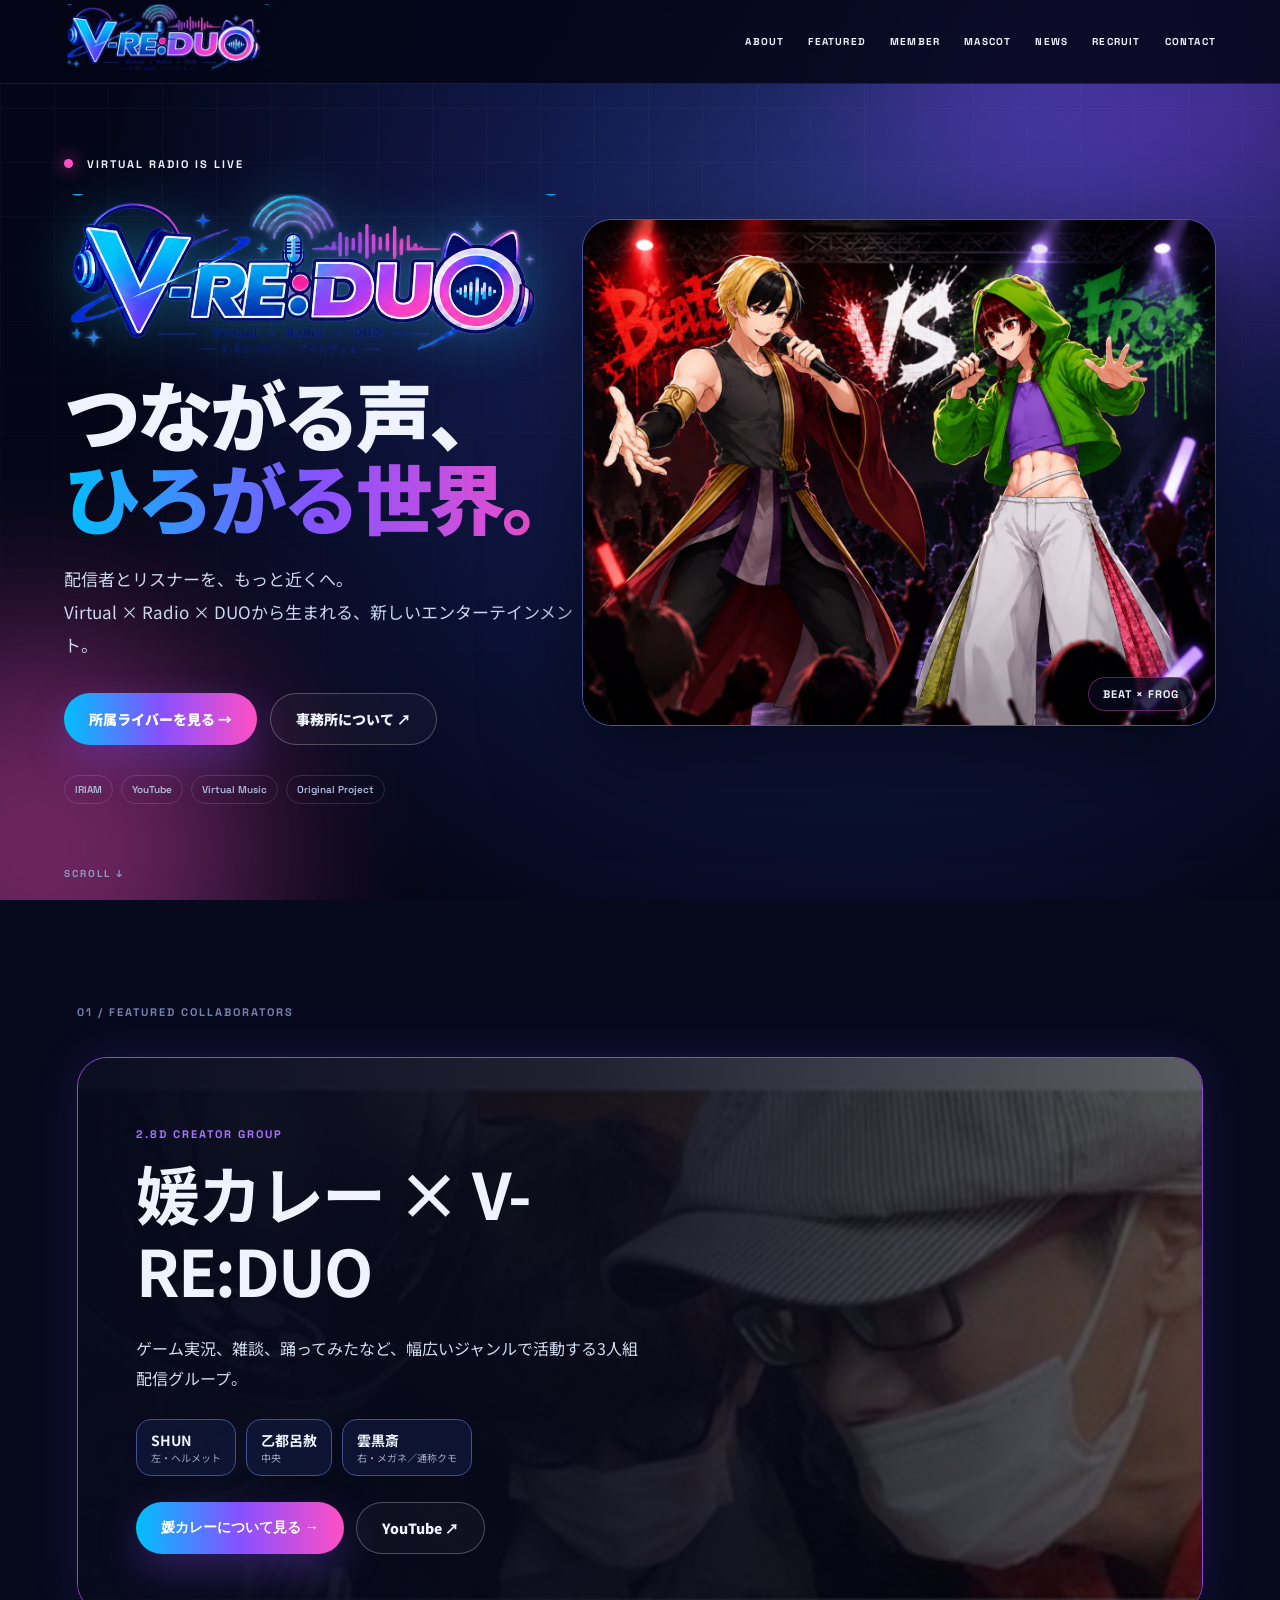
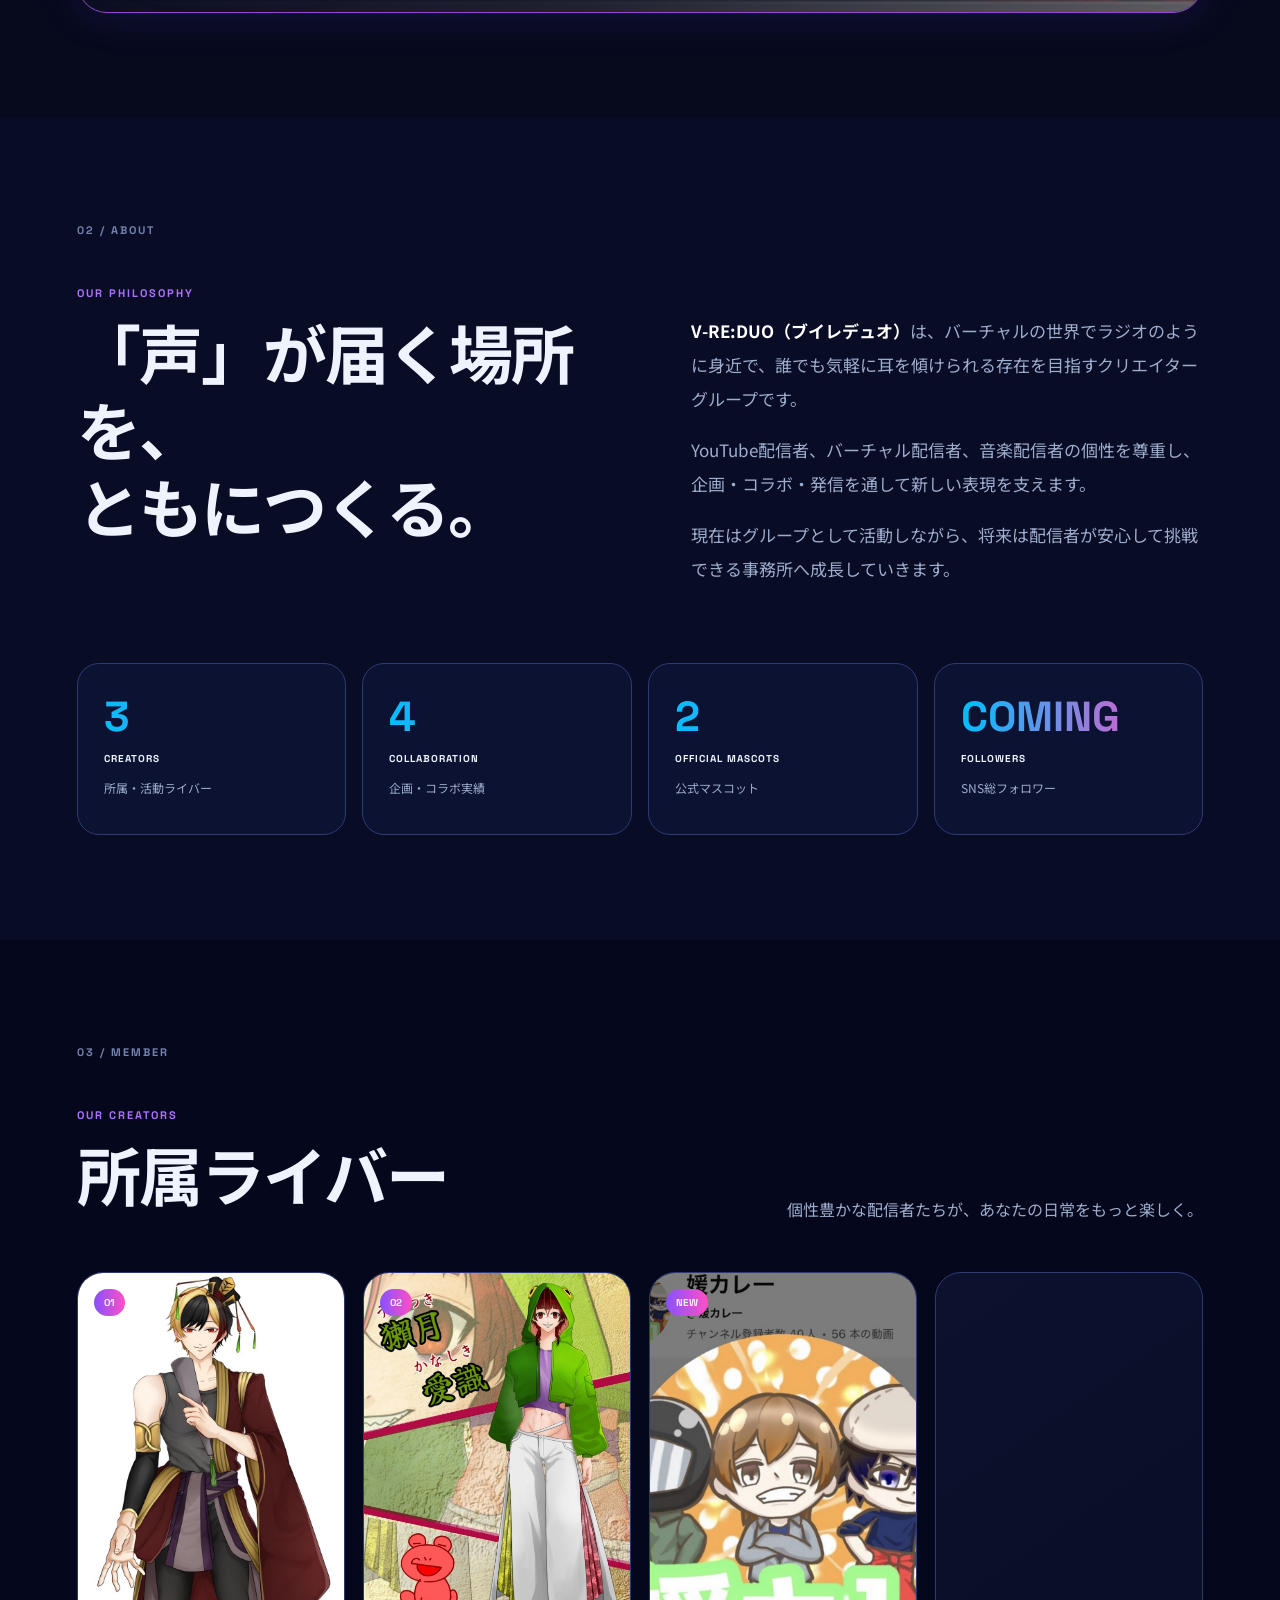
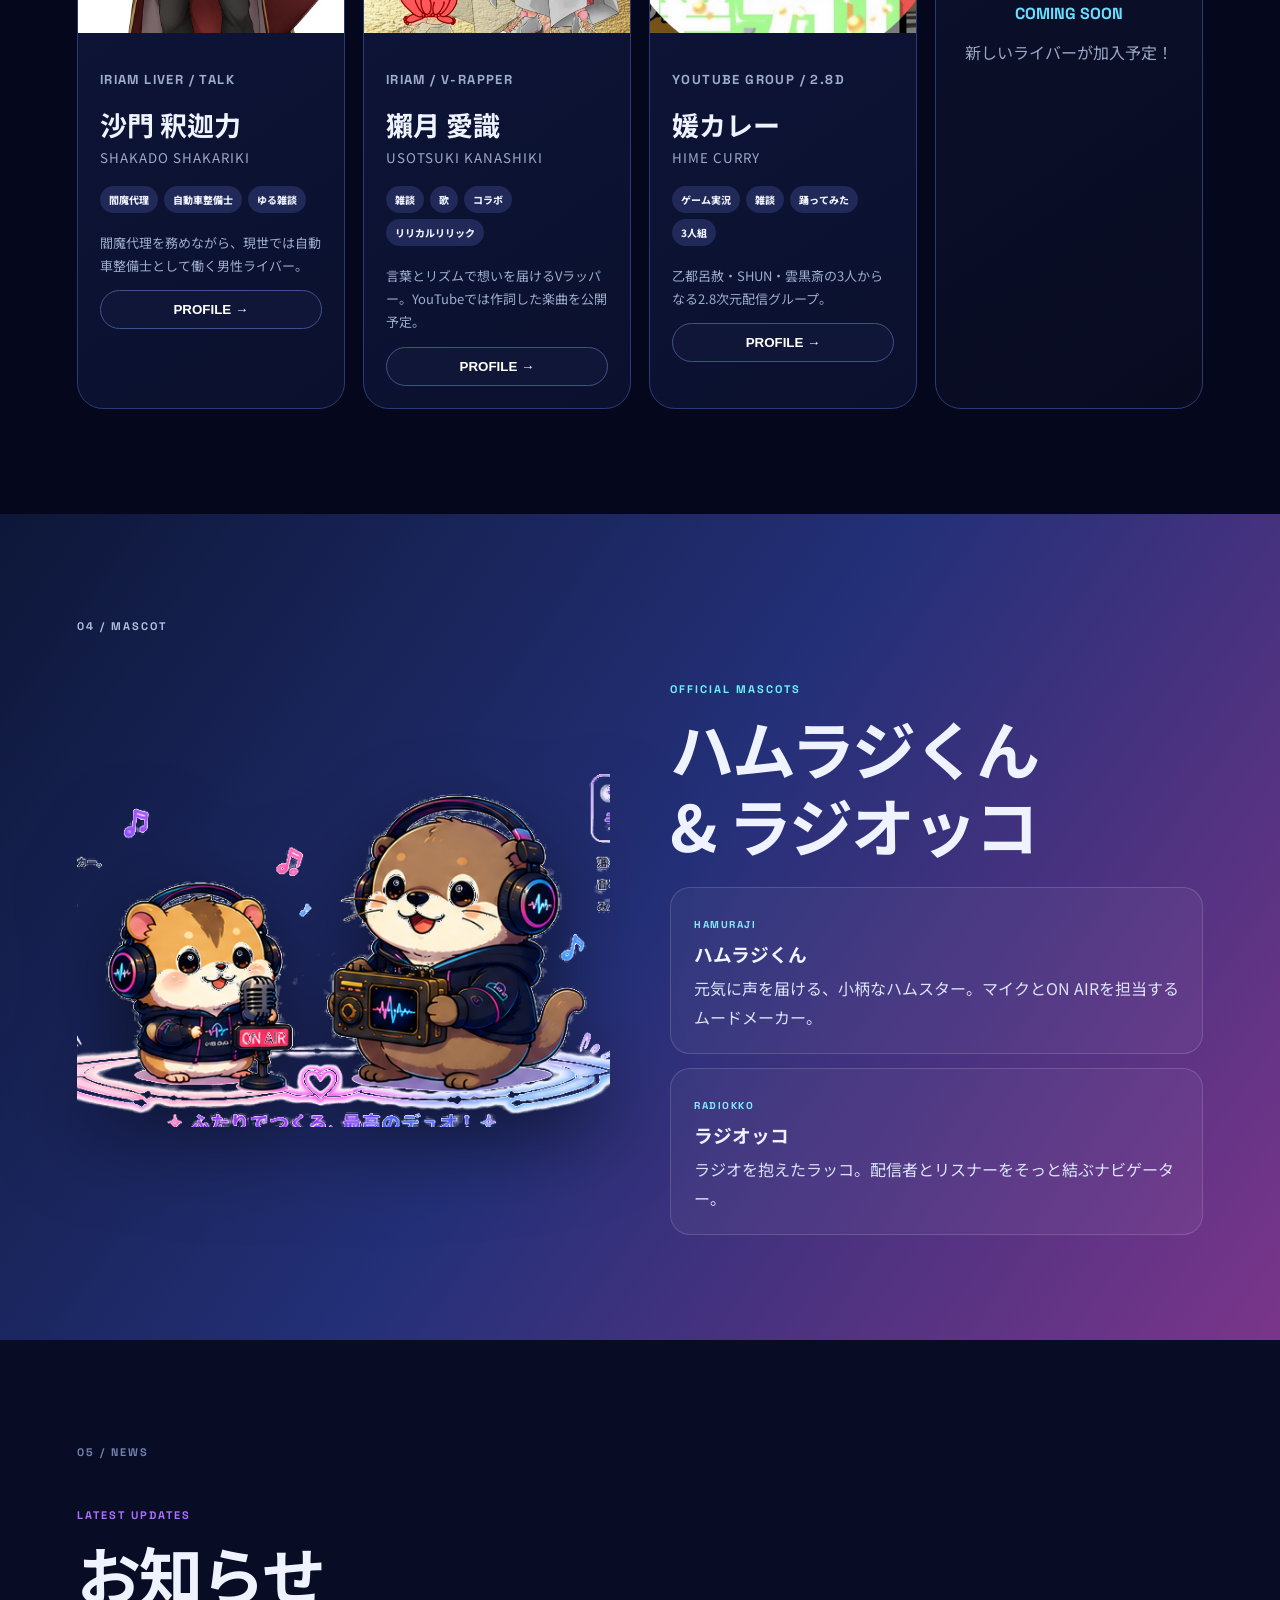
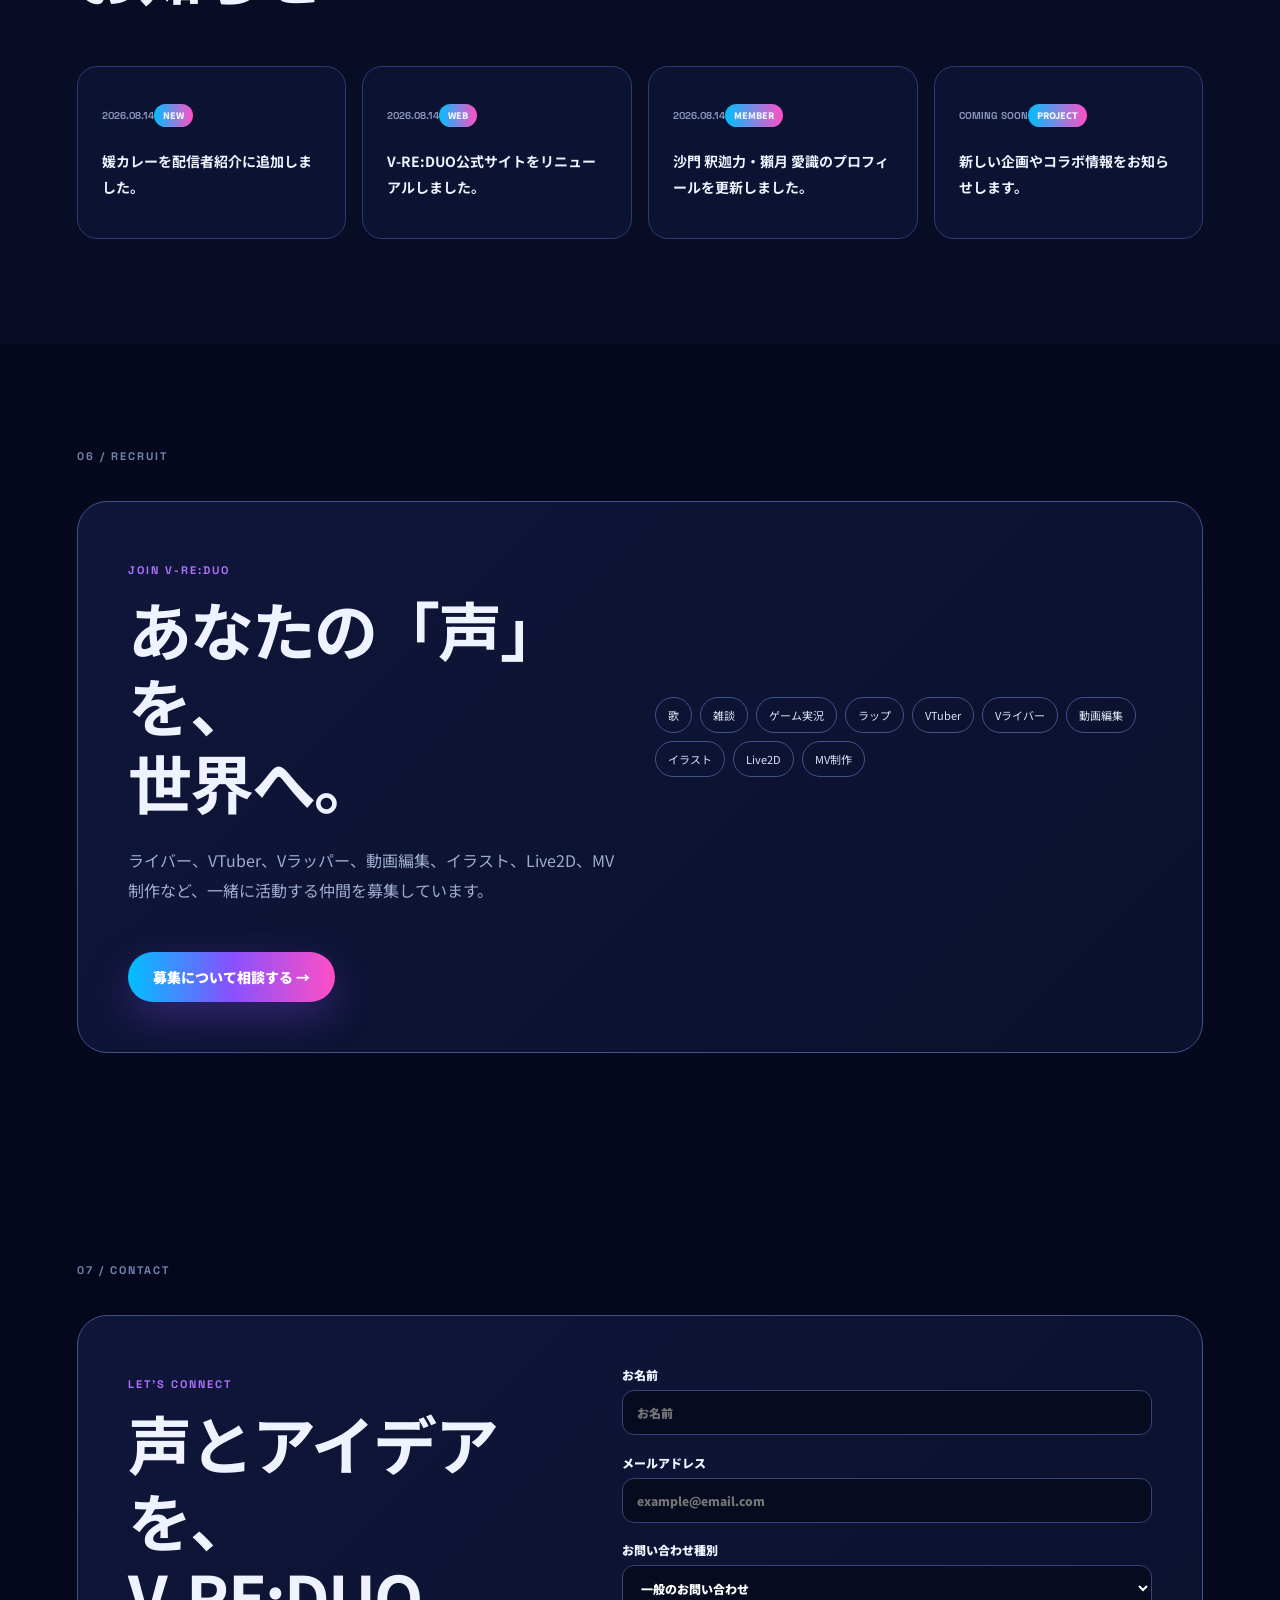
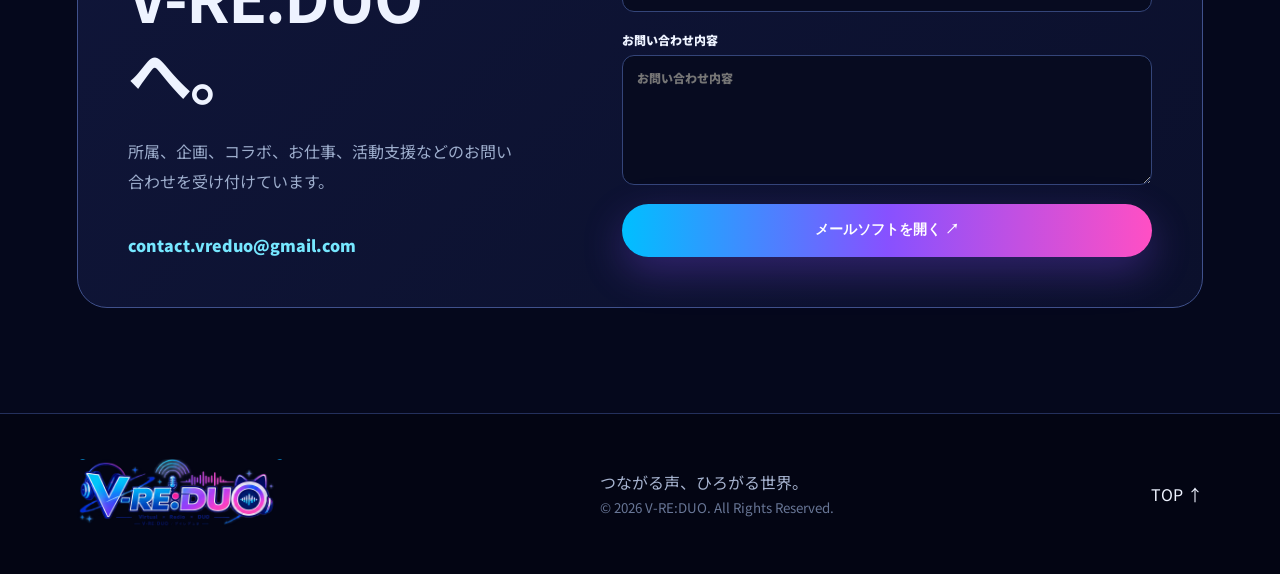
==== commit 8b9ee1ea: "Add files via upload" ====
--- a/index.html
+++ b/index.html
@@ -9,124 +9,125 @@
 <link rel="stylesheet" href="style.css">
 </head>
 <body>
-<div class="pointer-light" aria-hidden="true"></div>
-<div class="page-progress" aria-hidden="true"><span></span></div>
+<div class="cursor-glow" aria-hidden="true"></div>
+<div class="page-progress"><span></span></div>
 
 <header class="header">
   <a class="header-logo" href="#top"><img src="logo-vreduo.png" alt="V-RE:DUO"></a>
   <nav id="nav">
     <a href="#about">ABOUT</a>
+    <a href="#featured">FEATURED</a>
     <a href="#members">MEMBER</a>
-    <a href="#collaboration">COLLAB</a>
     <a href="#mascot">MASCOT</a>
     <a href="#news">NEWS</a>
+    <a href="#recruit">RECRUIT</a>
     <a href="#contact">CONTACT</a>
   </nav>
-  <button id="menu" class="menu" aria-expanded="false" aria-controls="nav"><i></i><i></i><i></i><b>MENU</b></button>
+  <button id="menu" class="menu" aria-expanded="false"><span></span><span></span><span></span></button>
 </header>
 
 <main id="top">
 <section class="hero">
   <div class="hero-grid"></div><div class="aurora a"></div><div class="aurora b"></div>
   <div class="hero-copy reveal">
-    <p class="live"><span></span> VIRTUAL RADIO IS LIVE</p>
+    <p class="live"><i></i> VIRTUAL RADIO IS LIVE</p>
     <img class="hero-logo" src="logo-vreduo.png" alt="V-RE:DUO">
     <h1>つながる声、<br><em>ひろがる世界。</em></h1>
-    <p class="hero-lead">配信者とリスナーを、もっと近くへ。<br>Virtual × Radio × DUOから生まれる、新しいエンターテインメント。</p>
-    <div class="hero-actions">
-      <a class="btn primary" href="#members">所属ライバーを見る <span>→</span></a>
-      <a class="btn outline" href="#contact">お問い合わせ <span>↗</span></a>
+    <p class="lead">配信者とリスナーを、もっと近くへ。<br>Virtual × Radio × DUOから生まれる、新しいエンターテインメント。</p>
+    <div class="actions">
+      <a class="btn primary" href="#members">所属ライバーを見る →</a>
+      <a class="btn outline" href="#about">事務所について ↗</a>
     </div>
-    <div class="platforms"><span>IRIAM</span><span>YouTube</span><span>Virtual Music</span><span>Original Project</span></div>
+    <div class="chips"><span>IRIAM</span><span>YouTube</span><span>Virtual Music</span><span>Original Project</span></div>
   </div>
-  <div class="hero-visual reveal">
-    <div class="ring r1"></div><div class="ring r2"></div><div class="ring r3"></div>
-    <img src="mascot-duo.png" alt="ハムラジくんとラジオッコ">
-    <div class="wave"><b></b><b></b><b></b><b></b><b></b><b></b><b></b><b></b><b></b></div>
-    <p>HAMURAJI &amp; RADIOKKO</p>
+  <div class="hero-stage reveal">
+    <img src="hero-stage.jpg" alt="沙門釈迦力と獺月愛識のライブステージ">
+    <div class="hero-stage-badge">BEAT × FROG</div>
   </div>
-  <a class="scroll" href="#about">SCROLL <span>↓</span></a>
+  <a class="scroll" href="#featured">SCROLL ↓</a>
+</section>
+
+<section class="section featured" id="featured">
+  <p class="section-no">01 / FEATURED COLLABORATORS</p>
+  <article class="featured-card reveal">
+    <img src="himecurry-banner.jpg" alt="媛カレー">
+    <div class="featured-overlay"></div>
+    <div class="featured-copy">
+      <p class="eyebrow">2.8D CREATOR GROUP</p>
+      <h2>媛カレー × V-RE:DUO</h2>
+      <p>ゲーム実況、雑談、踊ってみたなど、幅広いジャンルで活動する3人組配信グループ。</p>
+      <div class="person-badges">
+        <span><b>SHUN</b><small>左・ヘルメット</small></span>
+        <span><b>乙都呂赦</b><small>中央</small></span>
+        <span><b>雲黒斎</b><small>右・メガネ／通称クモ</small></span>
+      </div>
+      <div class="featured-actions">
+        <button class="btn primary" data-profile="himecurry">媛カレーについて見る →</button>
+        <a class="btn outline" href="https://youtube.com/channel/UCMbuWsmGd1DsWzReaDufFGw?si=_6njPQUCwye8A4fV" target="_blank" rel="noopener">YouTube ↗</a>
+      </div>
+    </div>
+  </article>
 </section>
 
 <section class="section about" id="about">
-  <p class="section-no">01 / ABOUT</p>
+  <p class="section-no">02 / ABOUT</p>
   <div class="split">
-    <div class="reveal">
-      <p class="eyebrow">OUR PHILOSOPHY</p>
-      <h2>「声」が届く場所を、<br>ともにつくる。</h2>
-    </div>
+    <div class="reveal"><p class="eyebrow">OUR PHILOSOPHY</p><h2>「声」が届く場所を、<br>ともにつくる。</h2></div>
     <div class="copy reveal">
       <p><strong>V-RE:DUO（ブイレデュオ）</strong>は、バーチャルの世界でラジオのように身近で、誰でも気軽に耳を傾けられる存在を目指すクリエイターグループです。</p>
       <p>YouTube配信者、バーチャル配信者、音楽配信者の個性を尊重し、企画・コラボ・発信を通して新しい表現を支えます。</p>
       <p>現在はグループとして活動しながら、将来は配信者が安心して挑戦できる事務所へ成長していきます。</p>
     </div>
   </div>
-  <div class="values">
-    <article class="reveal"><span>01</span><h3>VOICE</h3><p>一人ひとりの声と個性を大切にする。</p></article>
-    <article class="reveal"><span>02</span><h3>CONNECTION</h3><p>配信者とリスナー、仲間同士をつなぐ。</p></article>
-    <article class="reveal"><span>03</span><h3>CREATION</h3><p>企画と表現から新しい体験を生み出す。</p></article>
+
+  <div class="stats">
+    <article class="reveal"><strong data-count="3">0</strong><span>CREATORS</span><p>所属・活動ライバー</p></article>
+    <article class="reveal"><strong data-count="4">0</strong><span>COLLABORATION</span><p>企画・コラボ実績</p></article>
+    <article class="reveal"><strong data-count="2">0</strong><span>OFFICIAL MASCOTS</span><p>公式マスコット</p></article>
+    <article class="reveal"><strong>COMING</strong><span>FOLLOWERS</span><p>SNS総フォロワー</p></article>
   </div>
 </section>
 
 <section class="section members" id="members">
-  <p class="section-no">02 / MEMBER</p>
-  <div class="heading reveal"><div><p class="eyebrow">OUR CREATORS</p><h2>所属ライバー</h2></div><p>それぞれの世界観を、V-RE:DUOがつなぎます。</p></div>
+  <p class="section-no">03 / MEMBER</p>
+  <div class="heading reveal"><div><p class="eyebrow">OUR CREATORS</p><h2>所属ライバー</h2></div><p>個性豊かな配信者たちが、あなたの日常をもっと楽しく。</p></div>
 
-  <div class="member-list">
+  <div class="member-grid">
     <article class="member-card reveal">
-      <div class="member-img"><img src="shakado-profile.jpg" alt="沙門 釈迦力"><span>01</span></div>
-      <div class="member-body">
-        <p class="category">IRIAM LIVER / TALK</p>
-        <h3>沙門 釈迦力</h3><small>SHAKADO SHAKARIKI</small>
-        <div class="tags"><span>閻魔代理</span><span>自動車整備士</span><span>ゆる雑談</span><span>男性</span></div>
-        <p>閻魔代理を務めながら、現世では自動車整備士として働く男性ライバー。ふらっと立ち寄れて、気軽に話せるゆるい雑談時間を届けています。</p>
-        <div class="member-links">
-          <a href="https://x.com/syakariki_iriam?s=21&t=enc1lWXjnDQOuVr2cJdIOA" target="_blank" rel="noopener">X ↗</a>
-          <a href="https://web.iriam.app/s/user/MY4Gkzy27q?uuid=f175ac16" target="_blank" rel="noopener">IRIAM ↗</a>
-          <button data-profile="shakado">PROFILE →</button>
-        </div>
-      </div>
+      <div class="card-image"><img src="shakado-profile.jpg" alt="沙門 釈迦力"><span class="new">01</span></div>
+      <div class="card-content"><p class="category">IRIAM LIVER / TALK</p><h3>沙門 釈迦力</h3><small>SHAKADO SHAKARIKI</small>
+      <div class="tags"><span>閻魔代理</span><span>自動車整備士</span><span>ゆる雑談</span></div>
+      <p>閻魔代理を務めながら、現世では自動車整備士として働く男性ライバー。</p>
+      <button class="profile-btn" data-profile="shakado">PROFILE →</button></div>
     </article>
 
-    <article class="member-card reverse reveal">
-      <div class="member-img"><img src="usotsuki-profile.jpg" alt="獺月 愛識"><span>02</span></div>
-      <div class="member-body">
-        <p class="category">IRIAM LIVER / V-RAPPER</p>
-        <h3>獺月 愛識</h3><small>USOTSUKI KANASHIKI</small>
-        <div class="tags"><span>雑談</span><span>歌</span><span>コラボ企画</span><span>リリカルリリック</span></div>
-        <p>言葉とリズムで想いを届けるVラッパー。IRIAMを中心に雑談・歌・コラボ企画で活動し、YouTubeでは自身が作詞した楽曲を公開予定です。</p>
-        <div class="member-links">
-          <a href="https://x.com/usotuki_kanasi?s=11&t=enc1lWXjnDQOuVr2cJdIOA" target="_blank" rel="noopener">X ↗</a>
-          <a href="https://web.iriam.app/s/user/LXD8dgn1Rc?uuid=2e6" target="_blank" rel="noopener">IRIAM ↗</a>
-          <a href="https://youtube.com/channel/UCddPxfroxlUOyolnXkn5Djw?si=zroZo-s5bh1uHVws" target="_blank" rel="noopener">YouTube ↗</a>
-          <button data-profile="usotsuki">PROFILE →</button>
-        </div>
-      </div>
+    <article class="member-card reveal">
+      <div class="card-image"><img src="usotsuki-profile.jpg" alt="獺月 愛識"><span class="new">02</span></div>
+      <div class="card-content"><p class="category">IRIAM / V-RAPPER</p><h3>獺月 愛識</h3><small>USOTSUKI KANASHIKI</small>
+      <div class="tags"><span>雑談</span><span>歌</span><span>コラボ</span><span>リリカルリリック</span></div>
+      <p>言葉とリズムで想いを届けるVラッパー。YouTubeでは作詞した楽曲を公開予定。</p>
+      <button class="profile-btn" data-profile="usotsuki">PROFILE →</button></div>
     </article>
+
+    <article class="member-card reveal">
+      <div class="card-image"><img src="himecurry-profile.jpg" alt="媛カレー"><span class="new">NEW</span></div>
+      <div class="card-content"><p class="category">YOUTUBE GROUP / 2.8D</p><h3>媛カレー</h3><small>HIME CURRY</small>
+      <div class="tags"><span>ゲーム実況</span><span>雑談</span><span>踊ってみた</span><span>3人組</span></div>
+      <p>乙都呂赦・SHUN・雲黒斎の3人からなる2.8次元配信グループ。</p>
+      <button class="profile-btn" data-profile="himecurry">PROFILE →</button></div>
+    </article>
+
+    <article class="member-card coming reveal"><div><span>COMING SOON</span><p>新しいライバーが加入予定！</p></div></article>
   </div>
 </section>
 
-<section class="section collaboration" id="collaboration">
-  <p class="section-no">03 / COLLABORATION</p>
-  <article class="collab-card reveal">
-    <img src="duo-stage.jpg" alt="沙門 釈迦力と獺月 愛識のステージコラボ">
-    <div class="collab-copy">
-      <p class="eyebrow">BEAT × FROG</p>
-      <h2>声と音楽が交わる、<br>V-RE:DUOのステージ。</h2>
-      <p>雑談、歌、ラップ、コラボ企画。異なる個性が出会い、新しいエンターテインメントを生み出します。</p>
-    </div>
-  </article>
-</section>
-
 <section class="section mascot" id="mascot">
-  <p class="section-no light">04 / OFFICIAL MASCOTS</p>
+  <p class="section-no light">04 / MASCOT</p>
   <div class="mascot-grid">
-    <div class="mascot-img reveal"><img src="mascot-duo.png" alt="ハムラジくんとラジオッコ"></div>
-    <div class="reveal">
-      <p class="eyebrow cyan">YOUR VIRTUAL RADIO GUIDES</p>
-      <h2>ハムラジくん<br>&amp; ラジオッコ</h2>
-      <article><span>HAMURAJI</span><h3>ハムラジくん</h3><p>元気に声を届ける、小柄なハムスター。マイクとON AIRを担当するムードメーカーです。</p></article>
-      <article><span>RADIOKKO</span><h3>ラジオッコ</h3><p>ラジオを抱えたラッコ。音とつながりを大切にしながら、配信者とリスナーをそっと結びます。</p></article>
+    <div class="mascot-image reveal"><img src="mascot-duo.png" alt="ハムラジくんとラジオッコ"></div>
+    <div class="reveal"><p class="eyebrow cyan">OFFICIAL MASCOTS</p><h2>ハムラジくん<br>&amp; ラジオッコ</h2>
+      <article><span>HAMURAJI</span><h3>ハムラジくん</h3><p>元気に声を届ける、小柄なハムスター。マイクとON AIRを担当するムードメーカー。</p></article>
+      <article><span>RADIOKKO</span><h3>ラジオッコ</h3><p>ラジオを抱えたラッコ。配信者とリスナーをそっと結ぶナビゲーター。</p></article>
     </div>
   </div>
 </section>
@@ -134,22 +135,27 @@
 <section class="section news" id="news">
   <p class="section-no">05 / NEWS</p>
   <div class="heading reveal"><div><p class="eyebrow">LATEST UPDATES</p><h2>お知らせ</h2></div></div>
-  <div class="news-list">
-    <article class="reveal"><time>2026.08.14</time><span>MEMBER</span><h3>沙門 釈迦力、獺月 愛識のプロフィールを公開しました。</h3><b>→</b></article>
-    <article class="reveal"><time>2026.08.14</time><span>WEB</span><h3>V-RE:DUO公式サイトをリニューアルしました。</h3><b>→</b></article>
-    <article class="reveal"><time>COMING SOON</time><span>PROJECT</span><h3>今後の企画や活動情報はこちらでお知らせします。</h3><b>→</b></article>
+  <div class="news-cards">
+    <article class="reveal"><time>2026.08.14</time><span>NEW</span><h3>媛カレーを配信者紹介に追加しました。</h3></article>
+    <article class="reveal"><time>2026.08.14</time><span>WEB</span><h3>V-RE:DUO公式サイトをリニューアルしました。</h3></article>
+    <article class="reveal"><time>2026.08.14</time><span>MEMBER</span><h3>沙門 釈迦力・獺月 愛識のプロフィールを更新しました。</h3></article>
+    <article class="reveal"><time>COMING SOON</time><span>PROJECT</span><h3>新しい企画やコラボ情報をお知らせします。</h3></article>
+  </div>
+</section>
+
+<section class="section recruit" id="recruit">
+  <p class="section-no">06 / RECRUIT</p>
+  <div class="recruit-panel reveal">
+    <div><p class="eyebrow">JOIN V-RE:DUO</p><h2>あなたの「声」を、<br>世界へ。</h2><p>ライバー、VTuber、Vラッパー、動画編集、イラスト、Live2D、MV制作など、一緒に活動する仲間を募集しています。</p></div>
+    <div class="recruit-tags"><span>歌</span><span>雑談</span><span>ゲーム実況</span><span>ラップ</span><span>VTuber</span><span>Vライバー</span><span>動画編集</span><span>イラスト</span><span>Live2D</span><span>MV制作</span></div>
+    <a class="btn primary" href="#contact">募集について相談する →</a>
   </div>
 </section>
 
 <section class="section contact" id="contact">
-  <p class="section-no">06 / CONTACT</p>
+  <p class="section-no">07 / CONTACT</p>
   <div class="contact-panel reveal">
-    <div>
-      <p class="eyebrow">LET'S CONNECT</p>
-      <h2>声とアイデアを、<br>V-RE:DUOへ。</h2>
-      <p>所属、企画、コラボ、お仕事、活動支援などのお問い合わせを受け付けています。</p>
-      <a href="mailto:contact.vreduo@gmail.com">contact.vreduo@gmail.com</a>
-    </div>
+    <div><p class="eyebrow">LET'S CONNECT</p><h2>声とアイデアを、<br>V-RE:DUOへ。</h2><p>所属、企画、コラボ、お仕事、活動支援などのお問い合わせを受け付けています。</p><a href="mailto:contact.vreduo@gmail.com">contact.vreduo@gmail.com</a></div>
     <form id="contactForm">
       <label>お名前<input id="name" required placeholder="お名前"></label>
       <label>メールアドレス<input id="email" type="email" required placeholder="example@email.com"></label>
@@ -163,15 +169,15 @@
 
 <div class="profile-modal" id="profileModal" aria-hidden="true">
   <div class="modal-bg" data-close></div>
-  <section class="profile-card" role="dialog" aria-modal="true" aria-labelledby="modalName">
-    <button class="close" data-close aria-label="閉じる">×</button>
-    <div class="modal-img"><img id="modalImage" alt=""></div>
+  <section class="profile-card" role="dialog" aria-modal="true">
+    <button class="close" data-close>×</button>
+    <div class="modal-image"><img id="modalImage" alt=""></div>
     <div class="modal-content">
       <p id="modalCategory" class="category"></p>
       <h2 id="modalName"></h2><small id="modalReading"></small>
       <p id="modalDescription" class="modal-description"></p>
       <dl id="modalDetails"></dl>
-      <div class="member-links" id="modalLinks"></div>
+      <div class="modal-links" id="modalLinks"></div>
     </div>
   </section>
 </div>
@@ -179,8 +185,7 @@
 <footer>
   <img src="logo-vreduo.png" alt="V-RE:DUO">
   <div><p>つながる声、ひろがる世界。</p><small>© 2026 V-RE:DUO. All Rights Reserved.</small></div>
-  <a href="#top">BACK TO TOP ↑</a>
+  <a href="#top">TOP ↑</a>
 </footer>
-
 <script src="script.js"></script>
 </body></html>
--- a/style.css
+++ b/style.css
@@ -1,17 +1,19 @@
 @import url('https://fonts.googleapis.com/css2?family=Noto+Sans+JP:wght@400;500;700;800;900&family=Space+Grotesk:wght@500;600;700&display=swap');
 :root{--bg:#040617;--bg2:#080c25;--panel:#0d1334;--line:#2d3b75;--text:#eef3ff;--muted:#9dadcc;--blue:#00bfff;--violet:#8751ff;--pink:#ff4fc4;--cyan:#70efff}
-*{box-sizing:border-box}html{scroll-behavior:smooth}body{margin:0;background:var(--bg);color:var(--text);font-family:'Noto Sans JP',sans-serif;overflow-x:hidden}a{text-decoration:none;color:inherit}.pointer-light{position:fixed;width:380px;height:380px;border-radius:50%;background:radial-gradient(circle,#8551ff20,transparent 67%);pointer-events:none;z-index:0;transform:translate(-50%,-50%)}.page-progress{position:fixed;top:0;left:0;right:0;height:3px;z-index:100}.page-progress span{display:block;height:100%;width:0;background:linear-gradient(90deg,var(--blue),var(--violet),var(--pink))}
-.header{height:84px;padding:0 5vw;display:flex;align-items:center;justify-content:space-between;position:fixed;inset:0 0 auto;z-index:50;background:#040617df;backdrop-filter:blur(18px);border-bottom:1px solid #ffffff16}.header-logo img{height:70px;display:block;filter:drop-shadow(0 0 14px #22bfff3d)}.header nav{display:flex;gap:26px}.header nav a{font:700 11px 'Space Grotesk';letter-spacing:1.3px}.menu{display:none;width:58px;height:44px;border:1px solid #ffffff35;border-radius:999px;background:#ffffff08;color:#fff}.menu i{display:block;width:18px;height:1px;background:#fff;margin:4px auto}.menu b{display:none}
-.hero{min-height:100svh;position:relative;overflow:hidden;display:grid;grid-template-columns:1fr 1fr;align-items:center;padding:130px 6vw 80px;background:radial-gradient(circle at 68% 33%,#21347f 0,#101847 32%,#040617 70%)}.hero-grid{position:absolute;inset:0;background-image:linear-gradient(#ffffff08 1px,transparent 1px),linear-gradient(90deg,#ffffff08 1px,transparent 1px);background-size:52px 52px;mask-image:linear-gradient(to bottom,#000,transparent 92%)}.aurora{position:absolute;border-radius:50%;filter:blur(95px);opacity:.45;animation:aurora 11s ease-in-out infinite alternate}.aurora.a{width:42vw;height:42vw;background:var(--violet);right:-11vw;top:-17vw}.aurora.b{width:34vw;height:34vw;background:var(--pink);left:-14vw;bottom:-13vw;animation-delay:-3s}.hero-copy{position:relative;z-index:3}.live{font:700 11px 'Space Grotesk';letter-spacing:2px}.live span{display:inline-block;width:9px;height:9px;border-radius:50%;background:var(--pink);box-shadow:0 0 18px var(--pink);margin-right:9px;animation:pulse 1.15s infinite}.hero-logo{width:min(690px,92%);margin:12px 0 -5px;filter:drop-shadow(0 0 28px #2bd0ff55)}.hero h1{font-size:clamp(48px,6vw,86px);font-weight:900;line-height:1.08;letter-spacing:-4px;margin:10px 0 24px}.hero h1 em{font-style:normal;background:linear-gradient(90deg,var(--blue),var(--violet),var(--pink));-webkit-background-clip:text;color:transparent}.hero-lead{font-size:17px;line-height:1.95;color:#cbd7ef}.hero-actions{display:flex;gap:13px;flex-wrap:wrap;margin-top:32px}.btn{display:inline-flex;align-items:center;justify-content:center;gap:13px;border:0;border-radius:999px;padding:15px 25px;font-weight:900;font-size:14px;cursor:pointer}.primary{background:linear-gradient(90deg,var(--blue),var(--violet),var(--pink));color:#fff;box-shadow:0 15px 40px #8b4dff4c}.outline{border:1px solid #ffffff40;background:#ffffff08}.platforms{display:flex;gap:8px;flex-wrap:wrap;margin-top:30px}.platforms span{padding:7px 10px;border:1px solid #ffffff20;border-radius:999px;font:600 10px 'Space Grotesk';letter-spacing:.7px;color:#aebddd}.hero-visual{position:relative;z-index:3;min-height:610px;display:grid;place-items:center}.hero-visual img{width:min(680px,62vw);max-height:70vh;object-fit:contain;filter:drop-shadow(0 35px 35px #0009);animation:float 3.5s ease-in-out infinite}.hero-visual>p{position:absolute;bottom:5%;padding:10px 18px;border:1px solid #6cefff69;border-radius:999px;background:#07112bd0;font:700 11px 'Space Grotesk';letter-spacing:1.5px}.ring{position:absolute;left:50%;top:50%;border:1px solid #ffffff23;border-radius:50%;transform:translate(-50%,-50%);animation:ring 4s ease-out infinite}.r1{width:52%;aspect-ratio:1}.r2{width:70%;aspect-ratio:1;animation-delay:1.3s}.r3{width:88%;aspect-ratio:1;animation-delay:2.6s}.wave{position:absolute;bottom:18%;height:62px;display:flex;align-items:center;gap:5px}.wave b{display:block;width:5px;border-radius:99px;background:linear-gradient(var(--cyan),var(--pink));animation:wave .85s ease-in-out infinite alternate}.wave b:nth-child(2n){animation-delay:.12s}.scroll{position:absolute;left:6vw;bottom:23px;font:700 10px 'Space Grotesk';letter-spacing:2px;color:#8999bd}.scroll span{display:inline-block;animation:bounce 1.2s infinite}
-.section{position:relative;padding:115px 7vw;z-index:2}.section-no{font:700 11px 'Space Grotesk';letter-spacing:2px;color:#7283b0;margin:0 0 40px}.light{color:#b3c0df}.eyebrow{font:700 11px 'Space Grotesk';letter-spacing:2px;color:#ad70ff}.cyan{color:var(--cyan)}.section h2{font-size:clamp(38px,5vw,68px);line-height:1.2;letter-spacing:-2px;margin:13px 0 25px}.about,.news{background:#080c25}.split{display:grid;grid-template-columns:1fr 1fr;gap:8vw}.copy{padding-top:22px;color:var(--muted);font-size:17px;line-height:2}.copy strong{color:#fff}.values{display:grid;grid-template-columns:repeat(3,1fr);gap:18px;margin-top:65px}.values article{padding:28px;border:1px solid var(--line);border-radius:24px;background:#0c1232}.values span{font:700 11px 'Space Grotesk';color:#7185bc}.values h3{font:700 22px 'Space Grotesk';letter-spacing:1px}.values p{color:var(--muted);line-height:1.8}
-.members,.contact{background:#05081c}.heading{display:flex;justify-content:space-between;align-items:end;gap:30px}.heading>p{color:var(--muted)}.member-list{display:grid;gap:28px;margin-top:40px}.member-card{display:grid;grid-template-columns:.78fr 1.22fr;min-height:620px;overflow:hidden;border:1px solid var(--line);border-radius:32px;background:linear-gradient(145deg,#10163b,#0a102d);box-shadow:0 25px 90px #0005}.member-card.reverse{grid-template-columns:1.22fr .78fr}.member-card.reverse .member-img{order:2}.member-img{position:relative;overflow:hidden;background:#0b0d19}.member-img img{width:100%;height:100%;object-fit:cover;object-position:center top;transition:.55s}.member-card:hover .member-img img{transform:scale(1.025)}.member-img span{position:absolute;left:22px;top:20px;font:700 12px 'Space Grotesk';border:1px solid #ffffff39;border-radius:999px;padding:8px 12px;background:#070a1cb5}.member-body{align-self:center;padding:58px}.category{font:700 11px 'Space Grotesk';letter-spacing:1.6px;color:#52d5ff}.member-body h3{font-size:clamp(39px,5vw,68px);letter-spacing:-2px;margin:9px 0 0}.member-body small{font:600 11px 'Space Grotesk';letter-spacing:2px;color:#9ba9c7}.tags{display:flex;gap:8px;flex-wrap:wrap;margin:25px 0}.tags span{padding:7px 11px;border-radius:999px;background:#202957;color:#dfe7ff;font-size:11px;font-weight:800}.member-body>p{color:var(--muted);font-size:16px;line-height:2}.member-links{display:flex;gap:9px;flex-wrap:wrap;margin-top:27px}.member-links a,.member-links button{display:inline-flex;align-items:center;border:1px solid #40528d;border-radius:999px;background:#101638;color:#fff;padding:10px 14px;font:800 12px 'Noto Sans JP';cursor:pointer}.member-links a:hover,.member-links button:hover{border-color:var(--pink);box-shadow:0 0 20px #ff4fc43d}
-.collaboration{background:#070b20}.collab-card{position:relative;overflow:hidden;border:1px solid var(--line);border-radius:32px;min-height:620px;background:#0d1334}.collab-card img{width:100%;height:100%;min-height:620px;object-fit:cover;display:block}.collab-card:after{content:"";position:absolute;inset:0;background:linear-gradient(90deg,#05081cf2 0,#05081ca5 42%,transparent 76%)}.collab-copy{position:absolute;z-index:2;left:5%;top:50%;transform:translateY(-50%);max-width:530px}.collab-copy h2{font-size:clamp(40px,5vw,68px)}.collab-copy p:last-child{color:#d1dbef;line-height:1.9}
-.mascot{background:linear-gradient(125deg,#0d1738,#243078 50%,#7a358a)}.mascot-grid{display:grid;grid-template-columns:1fr 1fr;align-items:center;gap:60px}.mascot-img img{width:100%;max-height:500px;object-fit:contain;filter:drop-shadow(0 30px 40px #0008);animation:float 3.7s ease-in-out infinite}.mascot article{position:relative;padding:22px 24px;border:1px solid #ffffff25;border-radius:20px;background:#ffffff0b;margin-top:14px}.mascot article span{font:700 10px 'Space Grotesk';letter-spacing:1.6px;color:#89eaff}.mascot article h3{margin:7px 0;font-size:20px}.mascot article p{margin:0;color:#dae4f8;line-height:1.8}
-.news-list{border-top:1px solid var(--line);margin-top:30px}.news-list article{display:grid;grid-template-columns:140px 100px 1fr 30px;gap:20px;align-items:center;padding:27px 7px;border-bottom:1px solid var(--line);transition:.25s}.news-list article:hover{padding-left:17px;background:#ffffff03}.news-list time{font:700 11px 'Space Grotesk';color:#8796b7}.news-list span{font:700 10px 'Space Grotesk';color:#be75ff}.news-list h3{font-size:15px;line-height:1.7;margin:0}
-.contact-panel{display:grid;grid-template-columns:.85fr 1.15fr;gap:8vw;padding:55px;border:1px solid #40518c;border-radius:32px;background:linear-gradient(135deg,#10163a,#0b102c);box-shadow:0 30px 90px #0005}.contact-panel>div>p:not(.eyebrow){color:var(--muted);line-height:1.9}.contact-panel>div>a{display:inline-block;margin-top:22px;font-weight:900;color:#76e7ff}.contact-panel form{display:grid;gap:15px}.contact-panel label{font-size:12px;font-weight:900}.contact-panel input,.contact-panel select,.contact-panel textarea{display:block;width:100%;margin-top:7px;padding:13px 14px;border:1px solid #344579;border-radius:12px;background:#070b20;color:#fff;font:inherit}
-.profile-modal{position:fixed;inset:0;display:none;z-index:100}.profile-modal.open{display:block}.modal-bg{position:absolute;inset:0;background:#02040fde;backdrop-filter:blur(12px)}.profile-card{position:absolute;left:50%;top:50%;transform:translate(-50%,-50%);width:min(1060px,94vw);max-height:90vh;overflow:auto;display:grid;grid-template-columns:.85fr 1.15fr;border:1px solid #5265a7;border-radius:30px;background:#0c1233;box-shadow:0 40px 130px #000a}.modal-img{min-height:650px}.modal-img img{width:100%;height:100%;object-fit:cover;object-position:center top}.modal-content{padding:55px}.modal-content h2{font-size:54px;margin:9px 0 2px}.modal-content small{letter-spacing:2px;color:#9ba9c7}.modal-description{color:var(--muted);font-size:16px;line-height:2}.modal-content dl{margin:28px 0}.modal-content dl div{display:grid;grid-template-columns:120px 1fr;gap:15px;padding:13px 0;border-bottom:1px solid var(--line)}.modal-content dt{font-size:12px;font-weight:900}.modal-content dd{margin:0;color:var(--muted)}.close{position:absolute;right:18px;top:18px;z-index:3;width:44px;height:44px;border:0;border-radius:50%;background:#fff;color:#111;font-size:26px;cursor:pointer}
-footer{display:flex;align-items:center;justify-content:space-between;gap:30px;padding:46px 7vw;background:#030513;border-top:1px solid #24305c}footer img{height:75px}footer p{margin:0;color:#a7b4d0}footer small{color:#687696}footer>a{font:700 10px 'Space Grotesk';letter-spacing:1.5px}.reveal{opacity:0;transform:translateY(28px);transition:opacity .75s ease,transform .75s ease}.reveal.visible{opacity:1;transform:none}
-@keyframes pulse{50%{opacity:.35;transform:scale(.72)}}@keyframes aurora{to{transform:translate(80px,42px) scale(1.08)}}@keyframes float{50%{transform:translateY(-15px) rotate(.35deg)}}@keyframes ring{0%{transform:translate(-50%,-50%) scale(.8);opacity:0}35%{opacity:.5}100%{transform:translate(-50%,-50%) scale(1.15);opacity:0}}@keyframes wave{from{height:12px}to{height:62px}}@keyframes bounce{50%{transform:translateY(6px)}}
-@media(max-width:1000px){.header nav{gap:15px}.member-card,.member-card.reverse{grid-template-columns:1fr}.member-card.reverse .member-img{order:0}.member-img{min-height:620px}.values{grid-template-columns:1fr 1fr}.news-list article{grid-template-columns:120px 90px 1fr}}
-@media(max-width:760px){.pointer-light{display:none}.header{height:72px;padding:0 5vw}.header-logo img{height:52px}.header nav{display:none;position:absolute;top:72px;left:0;right:0;padding:25px 6vw;flex-direction:column;background:#040617fa;border-bottom:1px solid #ffffff18}.header nav.open{display:flex}.menu{display:block}.hero{grid-template-columns:1fr;padding:105px 6vw 68px;text-align:center}.hero-copy{margin:auto}.hero-logo{margin-inline:auto}.hero h1{font-size:clamp(42px,13vw,62px);letter-spacing:-2.5px}.hero-actions,.platforms{justify-content:center}.hero-visual{min-height:390px;margin-top:15px}.hero-visual img{width:100%;max-height:44vh}.hero-visual>p{bottom:0;font-size:10px}.scroll{display:none}.section{padding:80px 6vw}.split,.mascot-grid,.contact-panel{grid-template-columns:1fr}.values{grid-template-columns:1fr}.heading{align-items:start;flex-direction:column}.member-img{min-height:500px}.member-body{padding:31px 25px}.member-body h3{font-size:42px}.collab-card{min-height:640px}.collab-card img{min-height:640px}.collab-card:after{background:linear-gradient(0deg,#05081cf5 0,#05081c88 65%,transparent 100%)}.collab-copy{left:7%;right:7%;top:auto;bottom:7%;transform:none}.news-list article{grid-template-columns:1fr;gap:8px}.news-list b{display:none}.contact-panel{padding:28px 22px}.profile-card{grid-template-columns:1fr}.modal-img{min-height:460px;max-height:50vh}.modal-content{padding:30px 24px}.modal-content h2{font-size:39px}footer{align-items:flex-start;flex-direction:column}footer img{height:60px}}
-@media(prefers-reduced-motion:reduce){*,*:before,*:after{animation:none!important;scroll-behavior:auto!important}.reveal{opacity:1;transform:none}}+*{box-sizing:border-box}html{scroll-behavior:smooth}body{margin:0;background:var(--bg);color:var(--text);font-family:'Noto Sans JP',sans-serif;overflow-x:hidden}a{text-decoration:none;color:inherit}.cursor-glow{position:fixed;width:380px;height:380px;border-radius:50%;background:radial-gradient(circle,#8551ff20,transparent 67%);pointer-events:none;z-index:0;transform:translate(-50%,-50%)}.page-progress{position:fixed;top:0;left:0;right:0;height:3px;z-index:100}.page-progress span{display:block;height:100%;width:0;background:linear-gradient(90deg,var(--blue),var(--violet),var(--pink))}
+.header{height:84px;padding:0 5vw;display:flex;align-items:center;justify-content:space-between;position:fixed;inset:0 0 auto;z-index:50;background:#040617df;backdrop-filter:blur(18px);border-bottom:1px solid #ffffff16}.header-logo img{height:70px}.header nav{display:flex;gap:24px}.header nav a{font:700 10px 'Space Grotesk';letter-spacing:1.2px}.menu{display:none;width:54px;height:44px;border:1px solid #ffffff35;border-radius:999px;background:#ffffff08}.menu span{display:block;width:18px;height:1px;background:#fff;margin:4px auto}
+.hero{min-height:100svh;position:relative;overflow:hidden;display:grid;grid-template-columns:.9fr 1.1fr;align-items:center;padding:125px 5vw 75px;background:radial-gradient(circle at 67% 30%,#28357c 0,#101847 34%,#040617 72%)}.hero-grid{position:absolute;inset:0;background-image:linear-gradient(#ffffff08 1px,transparent 1px),linear-gradient(90deg,#ffffff08 1px,transparent 1px);background-size:54px 54px;mask-image:linear-gradient(to bottom,#000,transparent 94%)}.aurora{position:absolute;border-radius:50%;filter:blur(95px);opacity:.43;animation:aurora 11s ease-in-out infinite alternate}.aurora.a{width:42vw;height:42vw;background:var(--violet);right:-11vw;top:-17vw}.aurora.b{width:34vw;height:34vw;background:var(--pink);left:-14vw;bottom:-13vw;animation-delay:-3s}.hero-copy{position:relative;z-index:3}.live{font:700 11px 'Space Grotesk';letter-spacing:2px}.live i{display:inline-block;width:9px;height:9px;border-radius:50%;background:var(--pink);box-shadow:0 0 18px var(--pink);margin-right:9px;animation:pulse 1.15s infinite}.hero-logo{width:min(690px,95%);margin:12px 0 -5px;filter:drop-shadow(0 0 28px #2bd0ff55)}.hero h1{font-size:clamp(48px,6vw,86px);font-weight:900;line-height:1.08;letter-spacing:-4px;margin:10px 0 24px}.hero h1 em{font-style:normal;background:linear-gradient(90deg,var(--blue),var(--violet),var(--pink));-webkit-background-clip:text;color:transparent}.lead{font-size:17px;line-height:1.95;color:#cbd7ef}.actions{display:flex;gap:13px;flex-wrap:wrap;margin-top:32px}.btn{display:inline-flex;align-items:center;justify-content:center;border:0;border-radius:999px;padding:15px 25px;font-weight:900;font-size:14px;cursor:pointer}.primary{background:linear-gradient(90deg,var(--blue),var(--violet),var(--pink));color:#fff;box-shadow:0 15px 40px #8b4dff4c}.outline{border:1px solid #ffffff40;background:#ffffff08}.chips{display:flex;gap:8px;flex-wrap:wrap;margin-top:30px}.chips span{padding:7px 10px;border:1px solid #ffffff20;border-radius:999px;font:600 10px 'Space Grotesk';color:#aebddd}.hero-stage{position:relative;z-index:3}.hero-stage img{width:100%;border-radius:30px;border:1px solid #46569d;box-shadow:0 30px 90px #0008}.hero-stage-badge{position:absolute;right:22px;bottom:20px;padding:9px 14px;border-radius:999px;background:#070a1dc9;border:1px solid #ff4fc45f;font:700 11px 'Space Grotesk';letter-spacing:1px}.scroll{position:absolute;bottom:20px;left:5vw;font:700 10px 'Space Grotesk';letter-spacing:2px;color:#8999bd}
+.section{padding:105px 6vw;position:relative;z-index:2}.section-no{font:700 11px 'Space Grotesk';letter-spacing:2px;color:#7283b0;margin:0 0 38px}.light{color:#b3c0df}.eyebrow{font:700 11px 'Space Grotesk';letter-spacing:2px;color:#ad70ff}.cyan{color:var(--cyan)}.section h2{font-size:clamp(38px,5vw,68px);line-height:1.2;letter-spacing:-2px;margin:13px 0 25px}
+.featured{background:#070a1d}.featured-card{position:relative;min-height:500px;border:1px solid #9047db;border-radius:30px;overflow:hidden;box-shadow:0 0 45px #7c3cff25}.featured-card>img{position:absolute;inset:0;width:100%;height:100%;object-fit:cover}.featured-overlay{position:absolute;inset:0;background:linear-gradient(90deg,#070a1df7 0,#070a1dca 45%,#070a1d45 100%)}.featured-copy{position:relative;z-index:2;max-width:620px;padding:58px}.featured-copy h2{font-size:clamp(38px,5vw,68px)}.featured-copy>p:not(.eyebrow){color:#d2dcf0;line-height:1.9}.person-badges{display:flex;gap:10px;flex-wrap:wrap;margin:26px 0}.person-badges span{display:grid;padding:10px 14px;border-radius:15px;background:#101638c9;border:1px solid #40528d}.person-badges b{font-size:14px}.person-badges small{color:#9eacc8;font-size:10px}.featured-actions{display:flex;gap:12px;flex-wrap:wrap}
+.about,.news{background:#080c25}.split{display:grid;grid-template-columns:1fr 1fr;gap:8vw}.copy{padding-top:22px;color:var(--muted);font-size:17px;line-height:2}.copy strong{color:#fff}.stats{display:grid;grid-template-columns:repeat(4,1fr);gap:16px;margin-top:60px}.stats article{padding:26px;border:1px solid var(--line);border-radius:22px;background:#0c1232}.stats strong{display:block;font:700 42px 'Space Grotesk';background:linear-gradient(90deg,var(--blue),var(--pink));-webkit-background-clip:text;color:transparent}.stats span{font:700 10px 'Space Grotesk';letter-spacing:1px}.stats p{color:var(--muted);font-size:12px}
+.members,.contact{background:#05081c}.heading{display:flex;align-items:end;justify-content:space-between;gap:25px}.heading>p{color:var(--muted)}.member-grid{display:grid;grid-template-columns:repeat(4,1fr);gap:18px;margin-top:35px}.member-card{overflow:hidden;border:1px solid var(--line);border-radius:26px;background:linear-gradient(145deg,#10163b,#0a102d);transition:.3s}.member-card:hover{transform:translateY(-8px);box-shadow:0 25px 70px #0006}.card-image{height:360px;position:relative;overflow:hidden;background:#0b0d19}.card-image img{width:100%;height:100%;object-fit:cover;object-position:center top;transition:.5s}.member-card:hover .card-image img{transform:scale(1.035)}.card-image .new{position:absolute;top:16px;left:16px;padding:7px 10px;border-radius:999px;background:linear-gradient(90deg,var(--violet),var(--pink));font:700 10px 'Space Grotesk'}.card-content{padding:22px}.category{font:700 10px 'Space Grotesk';letter-spacing:1.4px;color:#52d5ff}.card-content h3{font-size:27px;margin:8px 0 0}.card-content small{color:#9ba9c7;letter-spacing:1px}.tags{display:flex;gap:6px;flex-wrap:wrap;margin:18px 0}.tags span{padding:6px 9px;border-radius:999px;background:#202957;font-size:10px;font-weight:800}.card-content>p{color:var(--muted);line-height:1.8;font-size:13px}.profile-btn{width:100%;border:1px solid #40528d;border-radius:999px;background:#101638;color:#fff;padding:11px;font-weight:900;cursor:pointer}.coming{display:grid;place-items:center;min-height:560px;background:linear-gradient(145deg,#0c112e,#080b20)}.coming>div{text-align:center}.coming span{font:700 16px 'Space Grotesk';color:#67dfff}.coming p{color:#9ba9c7}
+.mascot{background:linear-gradient(125deg,#0d1738,#243078 50%,#7a358a)}.mascot-grid{display:grid;grid-template-columns:1fr 1fr;gap:60px;align-items:center}.mascot-image img{width:100%;max-height:480px;object-fit:contain;filter:drop-shadow(0 30px 40px #0008);animation:float 3.7s ease-in-out infinite}.mascot article{padding:21px 23px;border:1px solid #ffffff25;border-radius:20px;background:#ffffff0b;margin-top:14px}.mascot article span{font:700 10px 'Space Grotesk';letter-spacing:1.5px;color:#89eaff}.mascot article h3{margin:7px 0}.mascot article p{margin:0;color:#dae4f8;line-height:1.8}
+.news-cards{display:grid;grid-template-columns:repeat(4,1fr);gap:16px;margin-top:30px}.news-cards article{padding:24px;border:1px solid var(--line);border-radius:20px;background:#0c1232}.news-cards time{font:700 10px 'Space Grotesk';color:#8796b7}.news-cards span{display:inline-block;margin:13px 0 8px;padding:5px 9px;border-radius:999px;background:linear-gradient(90deg,var(--blue),var(--pink));font-size:9px;font-weight:900}.news-cards h3{font-size:14px;line-height:1.8}
+.recruit{background:#06091e}.recruit-panel{display:grid;grid-template-columns:1fr 1fr;gap:30px;align-items:center;padding:50px;border:1px solid #40518c;border-radius:30px;background:linear-gradient(135deg,#10163a,#0b102c)}.recruit-panel>div:first-child p:last-child{color:var(--muted);line-height:1.9}.recruit-tags{display:flex;gap:8px;flex-wrap:wrap}.recruit-tags span{padding:9px 12px;border:1px solid #40528d;border-radius:999px;color:#dce5f8;font-size:11px}.recruit-panel>a{grid-column:1/-1;justify-self:start}
+.contact-panel{display:grid;grid-template-columns:.85fr 1.15fr;gap:8vw;padding:50px;border:1px solid #40518c;border-radius:30px;background:linear-gradient(135deg,#10163a,#0b102c)}.contact-panel>div>p:not(.eyebrow){color:var(--muted);line-height:1.9}.contact-panel>div>a{display:inline-block;margin-top:20px;color:#76e7ff;font-weight:900}.contact-panel form{display:grid;gap:14px}.contact-panel label{font-size:12px;font-weight:900}.contact-panel input,.contact-panel select,.contact-panel textarea{display:block;width:100%;margin-top:7px;padding:13px 14px;border:1px solid #344579;border-radius:12px;background:#070b20;color:#fff;font:inherit}
+.profile-modal{position:fixed;inset:0;display:none;z-index:100}.profile-modal.open{display:block}.modal-bg{position:absolute;inset:0;background:#02040fde;backdrop-filter:blur(12px)}.profile-card{position:absolute;left:50%;top:50%;transform:translate(-50%,-50%);width:min(1050px,94vw);max-height:90vh;overflow:auto;display:grid;grid-template-columns:.8fr 1.2fr;border:1px solid #5265a7;border-radius:30px;background:#0c1233}.close{position:absolute;right:16px;top:16px;z-index:2;width:42px;height:42px;border:0;border-radius:50%;font-size:25px}.modal-image{min-height:620px}.modal-image img{width:100%;height:100%;object-fit:cover;object-position:center top}.modal-content{padding:50px}.modal-content h2{font-size:50px;margin:8px 0}.modal-content small{color:#9ba9c7;letter-spacing:1.5px}.modal-description{color:var(--muted);line-height:2}.modal-content dl div{display:grid;grid-template-columns:120px 1fr;gap:15px;padding:12px 0;border-bottom:1px solid var(--line)}.modal-content dt{font-size:12px;font-weight:900}.modal-content dd{margin:0;color:var(--muted)}.modal-links{display:flex;gap:9px;flex-wrap:wrap;margin-top:25px}.modal-links a{padding:10px 14px;border:1px solid #40528d;border-radius:999px;background:#101638;font-weight:800;font-size:12px}
+footer{display:flex;align-items:center;justify-content:space-between;gap:25px;padding:45px 6vw;background:#030513;border-top:1px solid #24305c}footer img{height:70px}footer p{margin:0;color:#a7b4d0}footer small{color:#687696}.reveal{opacity:0;transform:translateY(26px);transition:.75s ease}.reveal.visible{opacity:1;transform:none}
+@keyframes pulse{50%{opacity:.35;transform:scale(.72)}}@keyframes aurora{to{transform:translate(80px,42px) scale(1.08)}}@keyframes float{50%{transform:translateY(-14px)}} 
+@media(max-width:1100px){.member-grid{grid-template-columns:repeat(2,1fr)}.news-cards{grid-template-columns:repeat(2,1fr)}.stats{grid-template-columns:repeat(2,1fr)}}
+@media(max-width:760px){.cursor-glow{display:none}.header{height:72px}.header-logo img{height:52px}.header nav{display:none;position:absolute;top:72px;left:0;right:0;padding:24px 6vw;flex-direction:column;background:#040617fa}.header nav.open{display:flex}.menu{display:block}.hero{grid-template-columns:1fr;padding:105px 6vw 65px;text-align:center}.hero-logo{margin-inline:auto}.hero h1{font-size:clamp(42px,13vw,62px);letter-spacing:-2.5px}.actions,.chips{justify-content:center}.hero-stage{margin-top:25px}.scroll{display:none}.section{padding:78px 6vw}.featured-card{min-height:640px}.featured-card>img{object-position:center top}.featured-overlay{background:linear-gradient(0deg,#070a1df8 0,#070a1da5 60%,transparent 100%)}.featured-copy{position:absolute;left:0;right:0;bottom:0;padding:28px}.split,.mascot-grid,.recruit-panel,.contact-panel{grid-template-columns:1fr}.stats,.member-grid,.news-cards{grid-template-columns:1fr}.heading{align-items:start;flex-direction:column}.card-image{height:430px}.recruit-panel{padding:28px 22px}.contact-panel{padding:28px 22px}.profile-card{grid-template-columns:1fr}.modal-image{min-height:430px;max-height:50vh}.modal-content{padding:28px 22px}.modal-content h2{font-size:38px}footer{align-items:flex-start;flex-direction:column}}
+@media(prefers-reduced-motion:reduce){*,*:before,*:after{animation:none!important}.reveal{opacity:1;transform:none}}
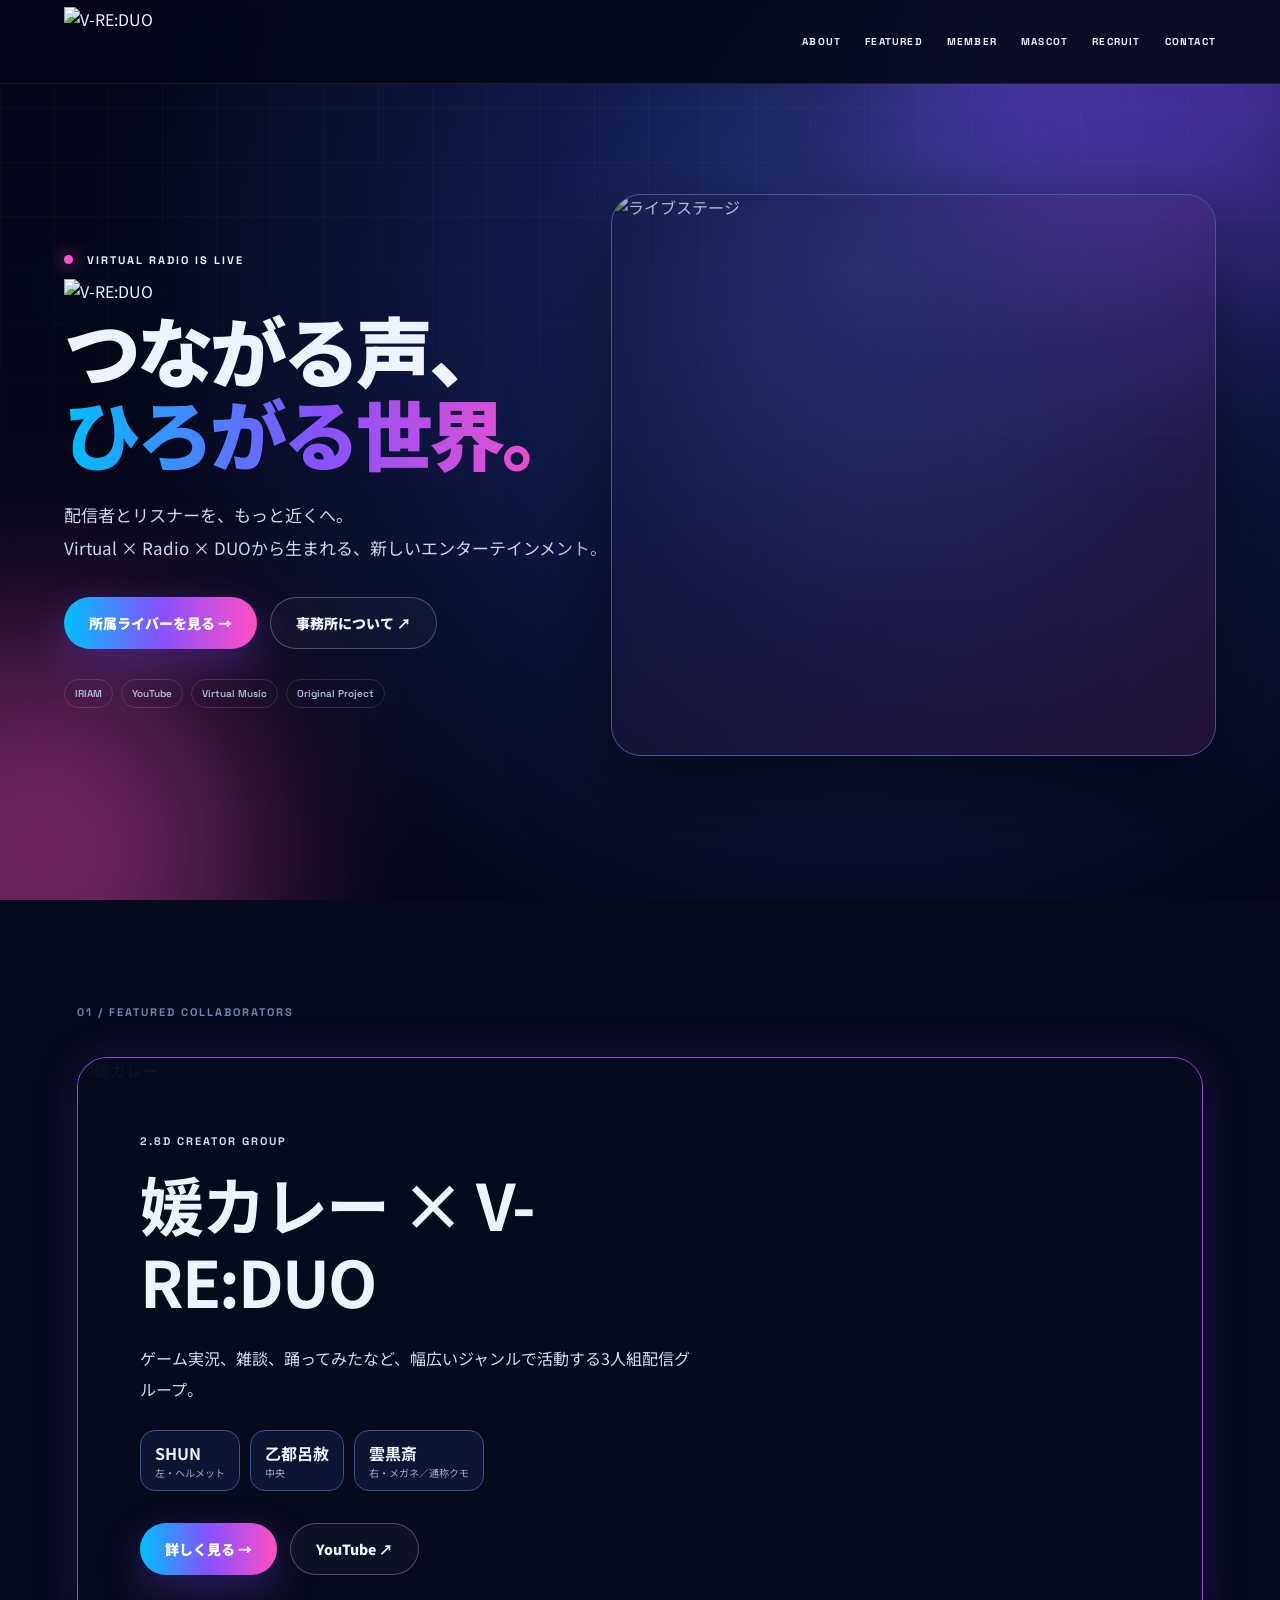
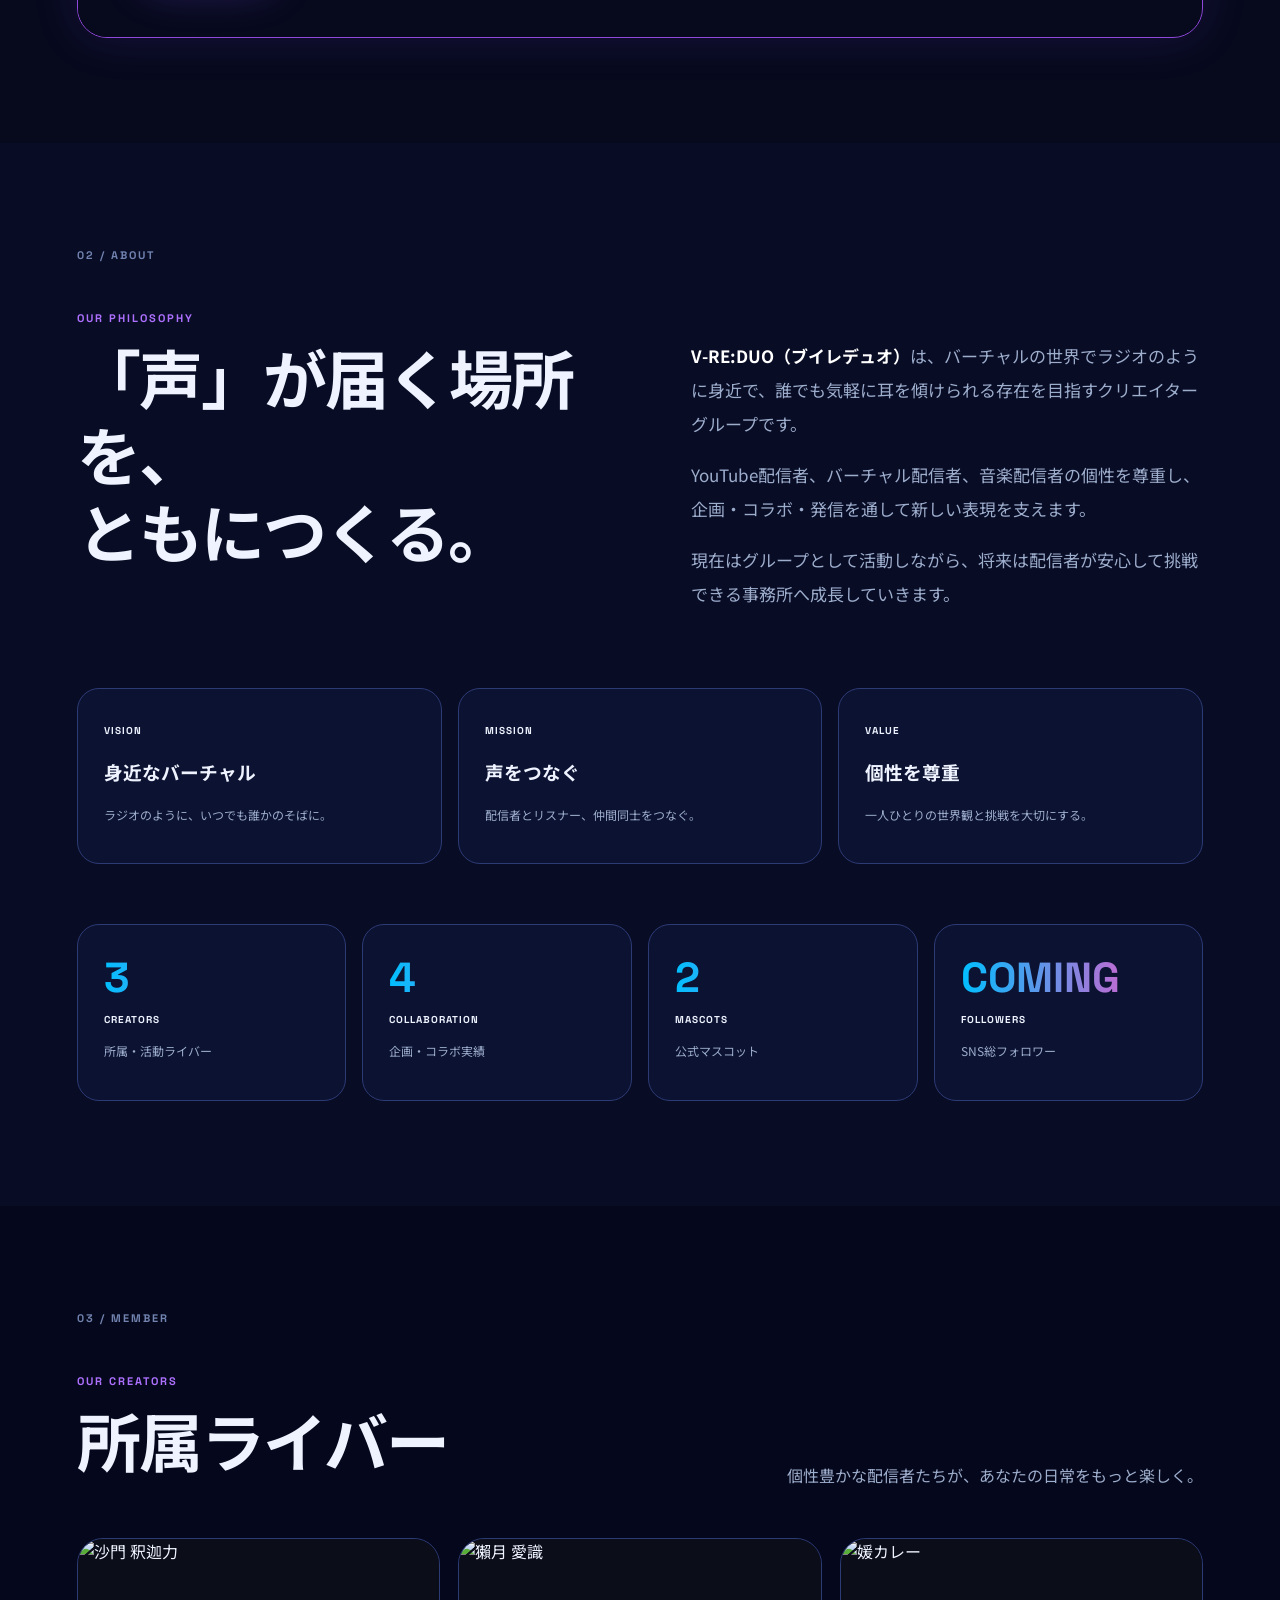
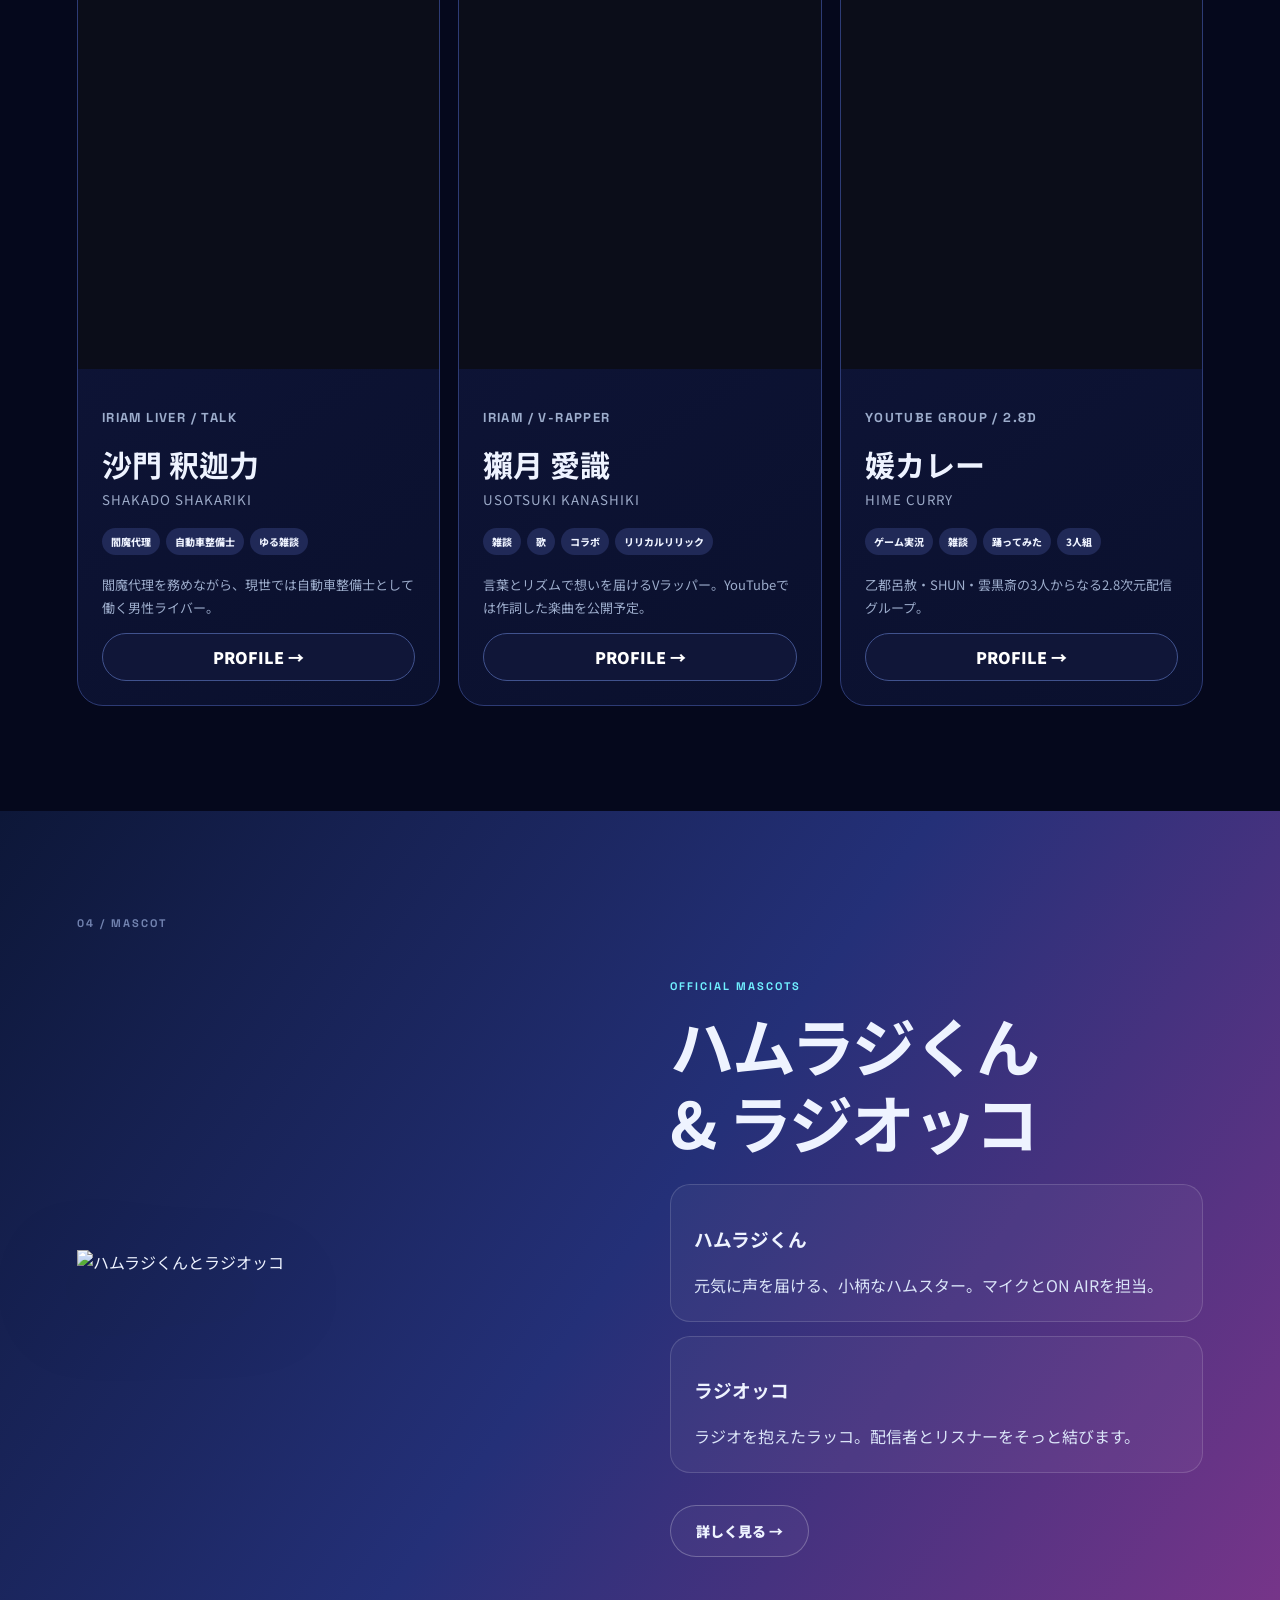
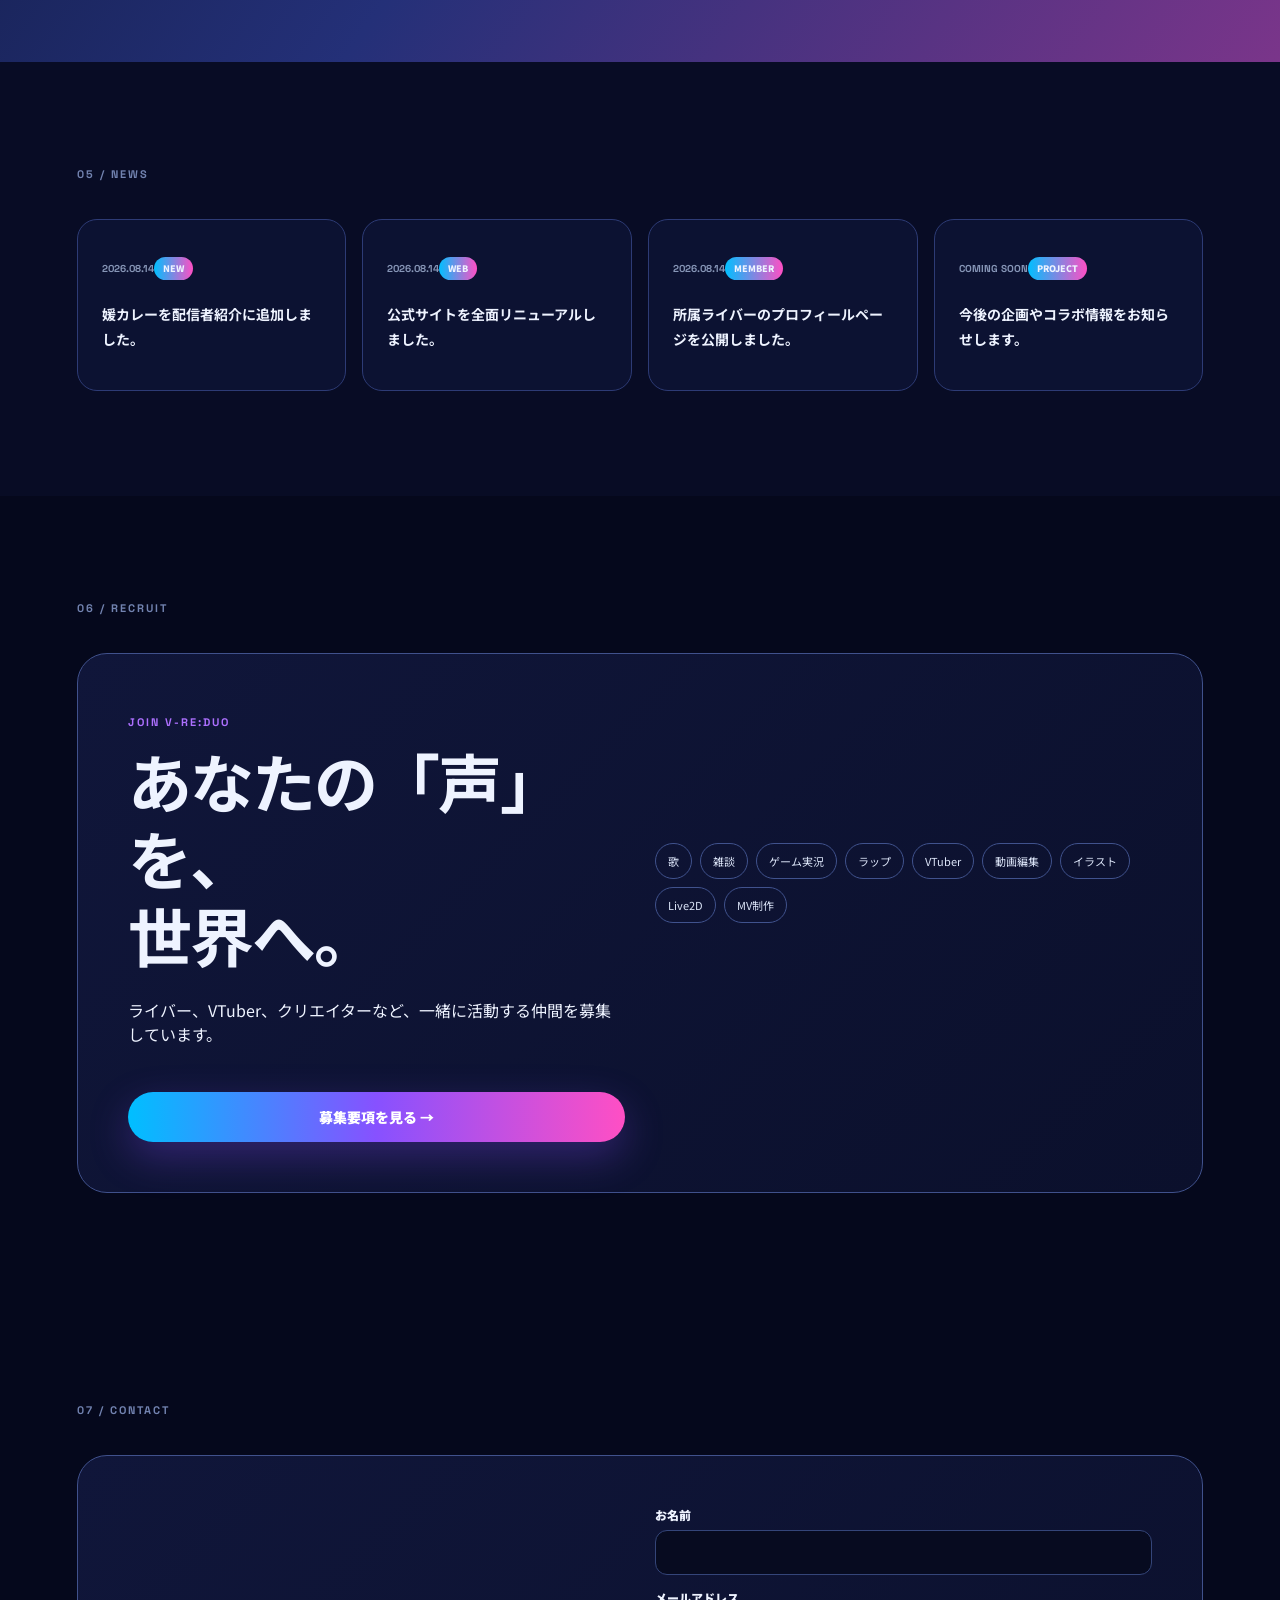
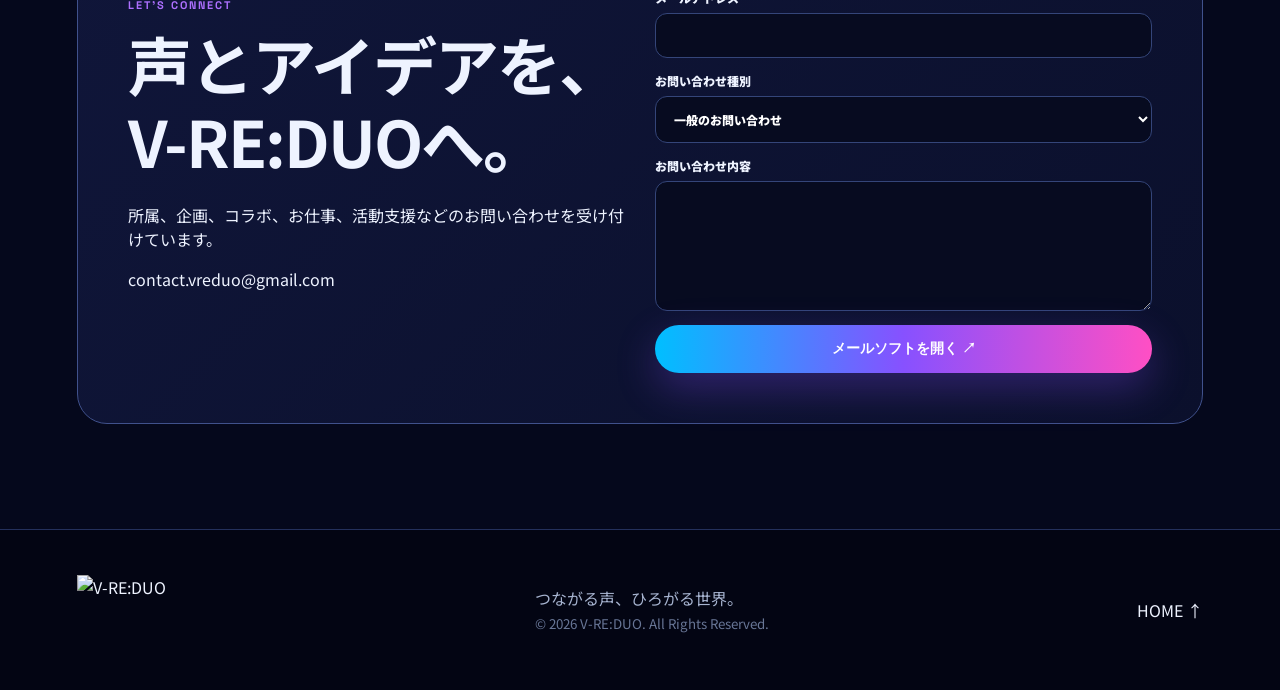
==== commit 16898f87: "Add files via upload" ====
--- a/index.html
+++ b/index.html
@@ -1,191 +1,23 @@
-<!doctype html>
-<html lang="ja">
-<head>
-<meta charset="utf-8">
-<meta name="viewport" content="width=device-width,initial-scale=1,viewport-fit=cover">
-<meta name="theme-color" content="#040617">
-<meta name="description" content="V-RE:DUO（ブイレデュオ）公式サイト。配信者とリスナーをつなぎ、企画と発信で新しいバーチャルエンターテインメントをつくるクリエイターグループ。">
-<title>V-RE:DUO｜つながる声、ひろがる世界。</title>
-<link rel="stylesheet" href="style.css">
-</head>
-<body>
-<div class="cursor-glow" aria-hidden="true"></div>
-<div class="page-progress"><span></span></div>
+<!doctype html><html lang="ja"><head><meta charset="utf-8"><meta name="viewport" content="width=device-width,initial-scale=1,viewport-fit=cover"><meta name="theme-color" content="#040617"><meta name="description" content="V-RE:DUO公式サイト"><title>V-RE:DUO｜つながる声、ひろがる世界。</title><link rel="stylesheet" href="style.css"></head><body>
+<div class="loader"><div class="loader-inner"><img src="assets/logo-vreduo.png" alt=""><div class="loader-bars"><i></i><i></i><i></i><i></i><i></i><i></i><i></i></div></div></div><div class="pointer"></div><div class="progress"><span></span></div><header class="header"><a class="header-logo" href="index.html"><img src="assets/logo-vreduo.png" alt="V-RE:DUO"></a><nav id="nav"><a href="index.html#about">ABOUT</a><a href="index.html#featured">FEATURED</a><a href="index.html#members">MEMBER</a><a href="pages/mascot.html">MASCOT</a><a href="pages/recruit.html">RECRUIT</a><a href="index.html#contact">CONTACT</a></nav><button id="menu" class="menu"><span></span><span></span><span></span></button></header>
+<main>
+<section class="hero"><div class="hero-grid"></div><div class="aurora a"></div><div class="aurora b"></div><div class="hero-copy reveal"><p class="live"><i></i> VIRTUAL RADIO IS LIVE</p><img class="hero-logo" src="assets/logo-vreduo.png" alt="V-RE:DUO"><h1>つながる声、<br><em>ひろがる世界。</em></h1><p class="lead">配信者とリスナーを、もっと近くへ。<br>Virtual × Radio × DUOから生まれる、新しいエンターテインメント。</p><div class="actions"><a class="btn primary" href="#members">所属ライバーを見る →</a><a class="btn outline" href="#about">事務所について ↗</a></div><div class="chips"><span>IRIAM</span><span>YouTube</span><span>Virtual Music</span><span>Original Project</span></div></div><div class="hero-stage reveal"><img src="assets/stage.jpg" alt="ライブステージ"></div></section>
 
-<header class="header">
-  <a class="header-logo" href="#top"><img src="logo-vreduo.png" alt="V-RE:DUO"></a>
-  <nav id="nav">
-    <a href="#about">ABOUT</a>
-    <a href="#featured">FEATURED</a>
-    <a href="#members">MEMBER</a>
-    <a href="#mascot">MASCOT</a>
-    <a href="#news">NEWS</a>
-    <a href="#recruit">RECRUIT</a>
-    <a href="#contact">CONTACT</a>
-  </nav>
-  <button id="menu" class="menu" aria-expanded="false"><span></span><span></span><span></span></button>
-</header>
+<section class="section featured" id="featured"><p class="section-no">01 / FEATURED COLLABORATORS</p><article class="featured-card reveal"><img src="assets/himecurry-banner.jpg" alt="媛カレー"><div class="featured-overlay"></div><div class="featured-copy"><p class="eyebrow">2.8D CREATOR GROUP</p><h2>媛カレー × V-RE:DUO</h2><p>ゲーム実況、雑談、踊ってみたなど、幅広いジャンルで活動する3人組配信グループ。</p><div class="person-badges"><span><b>SHUN</b><small>左・ヘルメット</small></span><span><b>乙都呂赦</b><small>中央</small></span><span><b>雲黒斎</b><small>右・メガネ／通称クモ</small></span></div><div class="actions"><a class="btn primary" href="members/himecurry.html">詳しく見る →</a><a class="btn outline" target="_blank" rel="noopener" href="https://youtube.com/channel/UCMbuWsmGd1DsWzReaDufFGw?si=_6njPQUCwye8A4fV">YouTube ↗</a></div></div></article></section>
 
-<main id="top">
-<section class="hero">
-  <div class="hero-grid"></div><div class="aurora a"></div><div class="aurora b"></div>
-  <div class="hero-copy reveal">
-    <p class="live"><i></i> VIRTUAL RADIO IS LIVE</p>
-    <img class="hero-logo" src="logo-vreduo.png" alt="V-RE:DUO">
-    <h1>つながる声、<br><em>ひろがる世界。</em></h1>
-    <p class="lead">配信者とリスナーを、もっと近くへ。<br>Virtual × Radio × DUOから生まれる、新しいエンターテインメント。</p>
-    <div class="actions">
-      <a class="btn primary" href="#members">所属ライバーを見る →</a>
-      <a class="btn outline" href="#about">事務所について ↗</a>
-    </div>
-    <div class="chips"><span>IRIAM</span><span>YouTube</span><span>Virtual Music</span><span>Original Project</span></div>
-  </div>
-  <div class="hero-stage reveal">
-    <img src="hero-stage.jpg" alt="沙門釈迦力と獺月愛識のライブステージ">
-    <div class="hero-stage-badge">BEAT × FROG</div>
-  </div>
-  <a class="scroll" href="#featured">SCROLL ↓</a>
-</section>
+<section class="section about" id="about"><p class="section-no">02 / ABOUT</p><div class="split"><div class="reveal"><p class="eyebrow">OUR PHILOSOPHY</p><h2>「声」が届く場所を、<br>ともにつくる。</h2></div><div class="copy reveal"><p><strong>V-RE:DUO（ブイレデュオ）</strong>は、バーチャルの世界でラジオのように身近で、誰でも気軽に耳を傾けられる存在を目指すクリエイターグループです。</p><p>YouTube配信者、バーチャル配信者、音楽配信者の個性を尊重し、企画・コラボ・発信を通して新しい表現を支えます。</p><p>現在はグループとして活動しながら、将来は配信者が安心して挑戦できる事務所へ成長していきます。</p></div></div><div class="values"><article class="reveal"><span>VISION</span><h3>身近なバーチャル</h3><p>ラジオのように、いつでも誰かのそばに。</p></article><article class="reveal"><span>MISSION</span><h3>声をつなぐ</h3><p>配信者とリスナー、仲間同士をつなぐ。</p></article><article class="reveal"><span>VALUE</span><h3>個性を尊重</h3><p>一人ひとりの世界観と挑戦を大切にする。</p></article></div><div class="stats"><article><strong data-count="3">0</strong><span>CREATORS</span><p>所属・活動ライバー</p></article><article><strong data-count="4">0</strong><span>COLLABORATION</span><p>企画・コラボ実績</p></article><article><strong data-count="2">0</strong><span>MASCOTS</span><p>公式マスコット</p></article><article><strong>COMING</strong><span>FOLLOWERS</span><p>SNS総フォロワー</p></article></div></section>
 
-<section class="section featured" id="featured">
-  <p class="section-no">01 / FEATURED COLLABORATORS</p>
-  <article class="featured-card reveal">
-    <img src="himecurry-banner.jpg" alt="媛カレー">
-    <div class="featured-overlay"></div>
-    <div class="featured-copy">
-      <p class="eyebrow">2.8D CREATOR GROUP</p>
-      <h2>媛カレー × V-RE:DUO</h2>
-      <p>ゲーム実況、雑談、踊ってみたなど、幅広いジャンルで活動する3人組配信グループ。</p>
-      <div class="person-badges">
-        <span><b>SHUN</b><small>左・ヘルメット</small></span>
-        <span><b>乙都呂赦</b><small>中央</small></span>
-        <span><b>雲黒斎</b><small>右・メガネ／通称クモ</small></span>
-      </div>
-      <div class="featured-actions">
-        <button class="btn primary" data-profile="himecurry">媛カレーについて見る →</button>
-        <a class="btn outline" href="https://youtube.com/channel/UCMbuWsmGd1DsWzReaDufFGw?si=_6njPQUCwye8A4fV" target="_blank" rel="noopener">YouTube ↗</a>
-      </div>
-    </div>
-  </article>
-</section>
+<section class="section members" id="members"><p class="section-no">03 / MEMBER</p><div class="heading reveal"><div><p class="eyebrow">OUR CREATORS</p><h2>所属ライバー</h2></div><p>個性豊かな配信者たちが、あなたの日常をもっと楽しく。</p></div><div class="member-grid">
+<article class="member-card reveal"><div class="card-image"><img src="assets/shakado.jpg" alt="沙門 釈迦力"></div><div class="card-content"><p class="category">IRIAM LIVER / TALK</p><h3>沙門 釈迦力</h3><small>SHAKADO SHAKARIKI</small><div class="tags"><span>閻魔代理</span><span>自動車整備士</span><span>ゆる雑談</span></div><p>閻魔代理を務めながら、現世では自動車整備士として働く男性ライバー。</p><a class="profile-link" href="members/shakado.html">PROFILE →</a></div></article>
+<article class="member-card reveal"><div class="card-image"><img src="assets/usotsuki.jpg" alt="獺月 愛識"></div><div class="card-content"><p class="category">IRIAM / V-RAPPER</p><h3>獺月 愛識</h3><small>USOTSUKI KANASHIKI</small><div class="tags"><span>雑談</span><span>歌</span><span>コラボ</span><span>リリカルリリック</span></div><p>言葉とリズムで想いを届けるVラッパー。YouTubeでは作詞した楽曲を公開予定。</p><a class="profile-link" href="members/usotsuki.html">PROFILE →</a></div></article>
+<article class="member-card reveal"><div class="card-image"><img src="assets/himecurry.jpg" alt="媛カレー"></div><div class="card-content"><p class="category">YOUTUBE GROUP / 2.8D</p><h3>媛カレー</h3><small>HIME CURRY</small><div class="tags"><span>ゲーム実況</span><span>雑談</span><span>踊ってみた</span><span>3人組</span></div><p>乙都呂赦・SHUN・雲黒斎の3人からなる2.8次元配信グループ。</p><a class="profile-link" href="members/himecurry.html">PROFILE →</a></div></article>
+</div></section>
 
-<section class="section about" id="about">
-  <p class="section-no">02 / ABOUT</p>
-  <div class="split">
-    <div class="reveal"><p class="eyebrow">OUR PHILOSOPHY</p><h2>「声」が届く場所を、<br>ともにつくる。</h2></div>
-    <div class="copy reveal">
-      <p><strong>V-RE:DUO（ブイレデュオ）</strong>は、バーチャルの世界でラジオのように身近で、誰でも気軽に耳を傾けられる存在を目指すクリエイターグループです。</p>
-      <p>YouTube配信者、バーチャル配信者、音楽配信者の個性を尊重し、企画・コラボ・発信を通して新しい表現を支えます。</p>
-      <p>現在はグループとして活動しながら、将来は配信者が安心して挑戦できる事務所へ成長していきます。</p>
-    </div>
-  </div>
+<section class="section mascot" id="mascot"><p class="section-no">04 / MASCOT</p><div class="mascot-grid"><div class="mascot-image reveal"><img src="assets/mascot-duo.png" alt="ハムラジくんとラジオッコ"></div><div class="reveal"><p class="eyebrow cyan">OFFICIAL MASCOTS</p><h2>ハムラジくん<br>&amp; ラジオッコ</h2><article><h3>ハムラジくん</h3><p>元気に声を届ける、小柄なハムスター。マイクとON AIRを担当。</p></article><article><h3>ラジオッコ</h3><p>ラジオを抱えたラッコ。配信者とリスナーをそっと結びます。</p></article><div class="actions"><a class="btn outline" href="pages/mascot.html">詳しく見る →</a></div></div></div></section>
 
-  <div class="stats">
-    <article class="reveal"><strong data-count="3">0</strong><span>CREATORS</span><p>所属・活動ライバー</p></article>
-    <article class="reveal"><strong data-count="4">0</strong><span>COLLABORATION</span><p>企画・コラボ実績</p></article>
-    <article class="reveal"><strong data-count="2">0</strong><span>OFFICIAL MASCOTS</span><p>公式マスコット</p></article>
-    <article class="reveal"><strong>COMING</strong><span>FOLLOWERS</span><p>SNS総フォロワー</p></article>
-  </div>
-</section>
+<section class="section news"><p class="section-no">05 / NEWS</p><div class="news-cards"><article><time>2026.08.14</time><span>NEW</span><h3>媛カレーを配信者紹介に追加しました。</h3></article><article><time>2026.08.14</time><span>WEB</span><h3>公式サイトを全面リニューアルしました。</h3></article><article><time>2026.08.14</time><span>MEMBER</span><h3>所属ライバーのプロフィールページを公開しました。</h3></article><article><time>COMING SOON</time><span>PROJECT</span><h3>今後の企画やコラボ情報をお知らせします。</h3></article></div></section>
 
-<section class="section members" id="members">
-  <p class="section-no">03 / MEMBER</p>
-  <div class="heading reveal"><div><p class="eyebrow">OUR CREATORS</p><h2>所属ライバー</h2></div><p>個性豊かな配信者たちが、あなたの日常をもっと楽しく。</p></div>
+<section class="section recruit"><p class="section-no">06 / RECRUIT</p><div class="recruit-panel"><div><p class="eyebrow">JOIN V-RE:DUO</p><h2>あなたの「声」を、<br>世界へ。</h2><p>ライバー、VTuber、クリエイターなど、一緒に活動する仲間を募集しています。</p></div><div class="recruit-tags"><span>歌</span><span>雑談</span><span>ゲーム実況</span><span>ラップ</span><span>VTuber</span><span>動画編集</span><span>イラスト</span><span>Live2D</span><span>MV制作</span></div><a class="btn primary" href="pages/recruit.html">募集要項を見る →</a></div></section>
 
-  <div class="member-grid">
-    <article class="member-card reveal">
-      <div class="card-image"><img src="shakado-profile.jpg" alt="沙門 釈迦力"><span class="new">01</span></div>
-      <div class="card-content"><p class="category">IRIAM LIVER / TALK</p><h3>沙門 釈迦力</h3><small>SHAKADO SHAKARIKI</small>
-      <div class="tags"><span>閻魔代理</span><span>自動車整備士</span><span>ゆる雑談</span></div>
-      <p>閻魔代理を務めながら、現世では自動車整備士として働く男性ライバー。</p>
-      <button class="profile-btn" data-profile="shakado">PROFILE →</button></div>
-    </article>
-
-    <article class="member-card reveal">
-      <div class="card-image"><img src="usotsuki-profile.jpg" alt="獺月 愛識"><span class="new">02</span></div>
-      <div class="card-content"><p class="category">IRIAM / V-RAPPER</p><h3>獺月 愛識</h3><small>USOTSUKI KANASHIKI</small>
-      <div class="tags"><span>雑談</span><span>歌</span><span>コラボ</span><span>リリカルリリック</span></div>
-      <p>言葉とリズムで想いを届けるVラッパー。YouTubeでは作詞した楽曲を公開予定。</p>
-      <button class="profile-btn" data-profile="usotsuki">PROFILE →</button></div>
-    </article>
-
-    <article class="member-card reveal">
-      <div class="card-image"><img src="himecurry-profile.jpg" alt="媛カレー"><span class="new">NEW</span></div>
-      <div class="card-content"><p class="category">YOUTUBE GROUP / 2.8D</p><h3>媛カレー</h3><small>HIME CURRY</small>
-      <div class="tags"><span>ゲーム実況</span><span>雑談</span><span>踊ってみた</span><span>3人組</span></div>
-      <p>乙都呂赦・SHUN・雲黒斎の3人からなる2.8次元配信グループ。</p>
-      <button class="profile-btn" data-profile="himecurry">PROFILE →</button></div>
-    </article>
-
-    <article class="member-card coming reveal"><div><span>COMING SOON</span><p>新しいライバーが加入予定！</p></div></article>
-  </div>
-</section>
-
-<section class="section mascot" id="mascot">
-  <p class="section-no light">04 / MASCOT</p>
-  <div class="mascot-grid">
-    <div class="mascot-image reveal"><img src="mascot-duo.png" alt="ハムラジくんとラジオッコ"></div>
-    <div class="reveal"><p class="eyebrow cyan">OFFICIAL MASCOTS</p><h2>ハムラジくん<br>&amp; ラジオッコ</h2>
-      <article><span>HAMURAJI</span><h3>ハムラジくん</h3><p>元気に声を届ける、小柄なハムスター。マイクとON AIRを担当するムードメーカー。</p></article>
-      <article><span>RADIOKKO</span><h3>ラジオッコ</h3><p>ラジオを抱えたラッコ。配信者とリスナーをそっと結ぶナビゲーター。</p></article>
-    </div>
-  </div>
-</section>
-
-<section class="section news" id="news">
-  <p class="section-no">05 / NEWS</p>
-  <div class="heading reveal"><div><p class="eyebrow">LATEST UPDATES</p><h2>お知らせ</h2></div></div>
-  <div class="news-cards">
-    <article class="reveal"><time>2026.08.14</time><span>NEW</span><h3>媛カレーを配信者紹介に追加しました。</h3></article>
-    <article class="reveal"><time>2026.08.14</time><span>WEB</span><h3>V-RE:DUO公式サイトをリニューアルしました。</h3></article>
-    <article class="reveal"><time>2026.08.14</time><span>MEMBER</span><h3>沙門 釈迦力・獺月 愛識のプロフィールを更新しました。</h3></article>
-    <article class="reveal"><time>COMING SOON</time><span>PROJECT</span><h3>新しい企画やコラボ情報をお知らせします。</h3></article>
-  </div>
-</section>
-
-<section class="section recruit" id="recruit">
-  <p class="section-no">06 / RECRUIT</p>
-  <div class="recruit-panel reveal">
-    <div><p class="eyebrow">JOIN V-RE:DUO</p><h2>あなたの「声」を、<br>世界へ。</h2><p>ライバー、VTuber、Vラッパー、動画編集、イラスト、Live2D、MV制作など、一緒に活動する仲間を募集しています。</p></div>
-    <div class="recruit-tags"><span>歌</span><span>雑談</span><span>ゲーム実況</span><span>ラップ</span><span>VTuber</span><span>Vライバー</span><span>動画編集</span><span>イラスト</span><span>Live2D</span><span>MV制作</span></div>
-    <a class="btn primary" href="#contact">募集について相談する →</a>
-  </div>
-</section>
-
-<section class="section contact" id="contact">
-  <p class="section-no">07 / CONTACT</p>
-  <div class="contact-panel reveal">
-    <div><p class="eyebrow">LET'S CONNECT</p><h2>声とアイデアを、<br>V-RE:DUOへ。</h2><p>所属、企画、コラボ、お仕事、活動支援などのお問い合わせを受け付けています。</p><a href="mailto:contact.vreduo@gmail.com">contact.vreduo@gmail.com</a></div>
-    <form id="contactForm">
-      <label>お名前<input id="name" required placeholder="お名前"></label>
-      <label>メールアドレス<input id="email" type="email" required placeholder="example@email.com"></label>
-      <label>お問い合わせ種別<select id="subject"><option>一般のお問い合わせ</option><option>所属・活動について</option><option>企画・コラボについて</option><option>お仕事・案件について</option></select></label>
-      <label>お問い合わせ内容<textarea id="message" rows="6" required placeholder="お問い合わせ内容"></textarea></label>
-      <button class="btn primary" type="submit">メールソフトを開く ↗</button>
-    </form>
-  </div>
-</section>
-</main>
-
-<div class="profile-modal" id="profileModal" aria-hidden="true">
-  <div class="modal-bg" data-close></div>
-  <section class="profile-card" role="dialog" aria-modal="true">
-    <button class="close" data-close>×</button>
-    <div class="modal-image"><img id="modalImage" alt=""></div>
-    <div class="modal-content">
-      <p id="modalCategory" class="category"></p>
-      <h2 id="modalName"></h2><small id="modalReading"></small>
-      <p id="modalDescription" class="modal-description"></p>
-      <dl id="modalDetails"></dl>
-      <div class="modal-links" id="modalLinks"></div>
-    </div>
-  </section>
-</div>
-
-<footer>
-  <img src="logo-vreduo.png" alt="V-RE:DUO">
-  <div><p>つながる声、ひろがる世界。</p><small>© 2026 V-RE:DUO. All Rights Reserved.</small></div>
-  <a href="#top">TOP ↑</a>
-</footer>
-<script src="script.js"></script>
-</body></html>+<section class="section contact" id="contact"><p class="section-no">07 / CONTACT</p><div class="contact-panel"><div><p class="eyebrow">LET'S CONNECT</p><h2>声とアイデアを、<br>V-RE:DUOへ。</h2><p>所属、企画、コラボ、お仕事、活動支援などのお問い合わせを受け付けています。</p><a href="mailto:contact.vreduo@gmail.com">contact.vreduo@gmail.com</a></div><form id="contactForm"><label>お名前<input id="name" required></label><label>メールアドレス<input id="email" type="email" required></label><label>お問い合わせ種別<select id="subject"><option>一般のお問い合わせ</option><option>所属・活動について</option><option>企画・コラボについて</option><option>お仕事・案件について</option></select></label><label>お問い合わせ内容<textarea id="message" rows="6" required></textarea></label><button class="btn primary">メールソフトを開く ↗</button></form></div></section>
+</main><footer><img src="assets/logo-vreduo.png" alt="V-RE:DUO"><div><p>つながる声、ひろがる世界。</p><small>© 2026 V-RE:DUO. All Rights Reserved.</small></div><a href="index.html">HOME ↑</a></footer><script src="script.js"></script></body></html>
--- a/style.css
+++ b/style.css
@@ -1,19 +1,21 @@
+
 @import url('https://fonts.googleapis.com/css2?family=Noto+Sans+JP:wght@400;500;700;800;900&family=Space+Grotesk:wght@500;600;700&display=swap');
 :root{--bg:#040617;--bg2:#080c25;--panel:#0d1334;--line:#2d3b75;--text:#eef3ff;--muted:#9dadcc;--blue:#00bfff;--violet:#8751ff;--pink:#ff4fc4;--cyan:#70efff}
-*{box-sizing:border-box}html{scroll-behavior:smooth}body{margin:0;background:var(--bg);color:var(--text);font-family:'Noto Sans JP',sans-serif;overflow-x:hidden}a{text-decoration:none;color:inherit}.cursor-glow{position:fixed;width:380px;height:380px;border-radius:50%;background:radial-gradient(circle,#8551ff20,transparent 67%);pointer-events:none;z-index:0;transform:translate(-50%,-50%)}.page-progress{position:fixed;top:0;left:0;right:0;height:3px;z-index:100}.page-progress span{display:block;height:100%;width:0;background:linear-gradient(90deg,var(--blue),var(--violet),var(--pink))}
+*{box-sizing:border-box}html{scroll-behavior:smooth}body{margin:0;background:var(--bg);color:var(--text);font-family:'Noto Sans JP',sans-serif;overflow-x:hidden}a{text-decoration:none;color:inherit}img{max-width:100%;display:block}
+.loader{position:fixed;inset:0;z-index:999;background:#040617;display:grid;place-items:center;transition:.6s}.loader.hidden{opacity:0;visibility:hidden}.loader-inner{text-align:center}.loader img{width:260px;filter:drop-shadow(0 0 24px #25c8ff88)}.loader-bars{display:flex;justify-content:center;align-items:center;gap:5px;height:50px;margin-top:18px}.loader-bars i{width:5px;border-radius:9px;background:linear-gradient(var(--cyan),var(--pink));animation:wave .7s ease-in-out infinite alternate}.loader-bars i:nth-child(2n){animation-delay:.12s}.loader-bars i:nth-child(3n){animation-delay:.25s}
+.pointer{position:fixed;width:380px;height:380px;border-radius:50%;background:radial-gradient(circle,#8551ff20,transparent 67%);pointer-events:none;z-index:0;transform:translate(-50%,-50%)}.progress{position:fixed;top:0;left:0;right:0;height:3px;z-index:100}.progress span{display:block;height:100%;width:0;background:linear-gradient(90deg,var(--blue),var(--violet),var(--pink))}
 .header{height:84px;padding:0 5vw;display:flex;align-items:center;justify-content:space-between;position:fixed;inset:0 0 auto;z-index:50;background:#040617df;backdrop-filter:blur(18px);border-bottom:1px solid #ffffff16}.header-logo img{height:70px}.header nav{display:flex;gap:24px}.header nav a{font:700 10px 'Space Grotesk';letter-spacing:1.2px}.menu{display:none;width:54px;height:44px;border:1px solid #ffffff35;border-radius:999px;background:#ffffff08}.menu span{display:block;width:18px;height:1px;background:#fff;margin:4px auto}
-.hero{min-height:100svh;position:relative;overflow:hidden;display:grid;grid-template-columns:.9fr 1.1fr;align-items:center;padding:125px 5vw 75px;background:radial-gradient(circle at 67% 30%,#28357c 0,#101847 34%,#040617 72%)}.hero-grid{position:absolute;inset:0;background-image:linear-gradient(#ffffff08 1px,transparent 1px),linear-gradient(90deg,#ffffff08 1px,transparent 1px);background-size:54px 54px;mask-image:linear-gradient(to bottom,#000,transparent 94%)}.aurora{position:absolute;border-radius:50%;filter:blur(95px);opacity:.43;animation:aurora 11s ease-in-out infinite alternate}.aurora.a{width:42vw;height:42vw;background:var(--violet);right:-11vw;top:-17vw}.aurora.b{width:34vw;height:34vw;background:var(--pink);left:-14vw;bottom:-13vw;animation-delay:-3s}.hero-copy{position:relative;z-index:3}.live{font:700 11px 'Space Grotesk';letter-spacing:2px}.live i{display:inline-block;width:9px;height:9px;border-radius:50%;background:var(--pink);box-shadow:0 0 18px var(--pink);margin-right:9px;animation:pulse 1.15s infinite}.hero-logo{width:min(690px,95%);margin:12px 0 -5px;filter:drop-shadow(0 0 28px #2bd0ff55)}.hero h1{font-size:clamp(48px,6vw,86px);font-weight:900;line-height:1.08;letter-spacing:-4px;margin:10px 0 24px}.hero h1 em{font-style:normal;background:linear-gradient(90deg,var(--blue),var(--violet),var(--pink));-webkit-background-clip:text;color:transparent}.lead{font-size:17px;line-height:1.95;color:#cbd7ef}.actions{display:flex;gap:13px;flex-wrap:wrap;margin-top:32px}.btn{display:inline-flex;align-items:center;justify-content:center;border:0;border-radius:999px;padding:15px 25px;font-weight:900;font-size:14px;cursor:pointer}.primary{background:linear-gradient(90deg,var(--blue),var(--violet),var(--pink));color:#fff;box-shadow:0 15px 40px #8b4dff4c}.outline{border:1px solid #ffffff40;background:#ffffff08}.chips{display:flex;gap:8px;flex-wrap:wrap;margin-top:30px}.chips span{padding:7px 10px;border:1px solid #ffffff20;border-radius:999px;font:600 10px 'Space Grotesk';color:#aebddd}.hero-stage{position:relative;z-index:3}.hero-stage img{width:100%;border-radius:30px;border:1px solid #46569d;box-shadow:0 30px 90px #0008}.hero-stage-badge{position:absolute;right:22px;bottom:20px;padding:9px 14px;border-radius:999px;background:#070a1dc9;border:1px solid #ff4fc45f;font:700 11px 'Space Grotesk';letter-spacing:1px}.scroll{position:absolute;bottom:20px;left:5vw;font:700 10px 'Space Grotesk';letter-spacing:2px;color:#8999bd}
-.section{padding:105px 6vw;position:relative;z-index:2}.section-no{font:700 11px 'Space Grotesk';letter-spacing:2px;color:#7283b0;margin:0 0 38px}.light{color:#b3c0df}.eyebrow{font:700 11px 'Space Grotesk';letter-spacing:2px;color:#ad70ff}.cyan{color:var(--cyan)}.section h2{font-size:clamp(38px,5vw,68px);line-height:1.2;letter-spacing:-2px;margin:13px 0 25px}
-.featured{background:#070a1d}.featured-card{position:relative;min-height:500px;border:1px solid #9047db;border-radius:30px;overflow:hidden;box-shadow:0 0 45px #7c3cff25}.featured-card>img{position:absolute;inset:0;width:100%;height:100%;object-fit:cover}.featured-overlay{position:absolute;inset:0;background:linear-gradient(90deg,#070a1df7 0,#070a1dca 45%,#070a1d45 100%)}.featured-copy{position:relative;z-index:2;max-width:620px;padding:58px}.featured-copy h2{font-size:clamp(38px,5vw,68px)}.featured-copy>p:not(.eyebrow){color:#d2dcf0;line-height:1.9}.person-badges{display:flex;gap:10px;flex-wrap:wrap;margin:26px 0}.person-badges span{display:grid;padding:10px 14px;border-radius:15px;background:#101638c9;border:1px solid #40528d}.person-badges b{font-size:14px}.person-badges small{color:#9eacc8;font-size:10px}.featured-actions{display:flex;gap:12px;flex-wrap:wrap}
-.about,.news{background:#080c25}.split{display:grid;grid-template-columns:1fr 1fr;gap:8vw}.copy{padding-top:22px;color:var(--muted);font-size:17px;line-height:2}.copy strong{color:#fff}.stats{display:grid;grid-template-columns:repeat(4,1fr);gap:16px;margin-top:60px}.stats article{padding:26px;border:1px solid var(--line);border-radius:22px;background:#0c1232}.stats strong{display:block;font:700 42px 'Space Grotesk';background:linear-gradient(90deg,var(--blue),var(--pink));-webkit-background-clip:text;color:transparent}.stats span{font:700 10px 'Space Grotesk';letter-spacing:1px}.stats p{color:var(--muted);font-size:12px}
-.members,.contact{background:#05081c}.heading{display:flex;align-items:end;justify-content:space-between;gap:25px}.heading>p{color:var(--muted)}.member-grid{display:grid;grid-template-columns:repeat(4,1fr);gap:18px;margin-top:35px}.member-card{overflow:hidden;border:1px solid var(--line);border-radius:26px;background:linear-gradient(145deg,#10163b,#0a102d);transition:.3s}.member-card:hover{transform:translateY(-8px);box-shadow:0 25px 70px #0006}.card-image{height:360px;position:relative;overflow:hidden;background:#0b0d19}.card-image img{width:100%;height:100%;object-fit:cover;object-position:center top;transition:.5s}.member-card:hover .card-image img{transform:scale(1.035)}.card-image .new{position:absolute;top:16px;left:16px;padding:7px 10px;border-radius:999px;background:linear-gradient(90deg,var(--violet),var(--pink));font:700 10px 'Space Grotesk'}.card-content{padding:22px}.category{font:700 10px 'Space Grotesk';letter-spacing:1.4px;color:#52d5ff}.card-content h3{font-size:27px;margin:8px 0 0}.card-content small{color:#9ba9c7;letter-spacing:1px}.tags{display:flex;gap:6px;flex-wrap:wrap;margin:18px 0}.tags span{padding:6px 9px;border-radius:999px;background:#202957;font-size:10px;font-weight:800}.card-content>p{color:var(--muted);line-height:1.8;font-size:13px}.profile-btn{width:100%;border:1px solid #40528d;border-radius:999px;background:#101638;color:#fff;padding:11px;font-weight:900;cursor:pointer}.coming{display:grid;place-items:center;min-height:560px;background:linear-gradient(145deg,#0c112e,#080b20)}.coming>div{text-align:center}.coming span{font:700 16px 'Space Grotesk';color:#67dfff}.coming p{color:#9ba9c7}
-.mascot{background:linear-gradient(125deg,#0d1738,#243078 50%,#7a358a)}.mascot-grid{display:grid;grid-template-columns:1fr 1fr;gap:60px;align-items:center}.mascot-image img{width:100%;max-height:480px;object-fit:contain;filter:drop-shadow(0 30px 40px #0008);animation:float 3.7s ease-in-out infinite}.mascot article{padding:21px 23px;border:1px solid #ffffff25;border-radius:20px;background:#ffffff0b;margin-top:14px}.mascot article span{font:700 10px 'Space Grotesk';letter-spacing:1.5px;color:#89eaff}.mascot article h3{margin:7px 0}.mascot article p{margin:0;color:#dae4f8;line-height:1.8}
+.page{padding-top:84px}.section{padding:105px 6vw;position:relative;z-index:2}.section-no{font:700 11px 'Space Grotesk';letter-spacing:2px;color:#7283b0;margin:0 0 38px}.eyebrow{font:700 11px 'Space Grotesk';letter-spacing:2px;color:#ad70ff}.cyan{color:var(--cyan)}.section h2,.page-hero h1{font-size:clamp(38px,5vw,68px);line-height:1.2;letter-spacing:-2px;margin:13px 0 25px}
+.hero{min-height:100svh;position:relative;overflow:hidden;display:grid;grid-template-columns:.95fr 1.05fr;align-items:center;padding:125px 5vw 75px;background:radial-gradient(circle at 67% 30%,#28357c 0,#101847 34%,#040617 72%)}.hero-grid{position:absolute;inset:0;background-image:linear-gradient(#ffffff08 1px,transparent 1px),linear-gradient(90deg,#ffffff08 1px,transparent 1px);background-size:54px 54px;mask-image:linear-gradient(to bottom,#000,transparent 94%)}.aurora{position:absolute;border-radius:50%;filter:blur(95px);opacity:.43;animation:aurora 11s ease-in-out infinite alternate}.aurora.a{width:42vw;height:42vw;background:var(--violet);right:-11vw;top:-17vw}.aurora.b{width:34vw;height:34vw;background:var(--pink);left:-14vw;bottom:-13vw;animation-delay:-3s}.hero-copy{position:relative;z-index:3}.live{font:700 11px 'Space Grotesk';letter-spacing:2px}.live i{display:inline-block;width:9px;height:9px;border-radius:50%;background:var(--pink);box-shadow:0 0 18px var(--pink);margin-right:9px;animation:pulse 1.15s infinite}.hero-logo{width:min(700px,95%);margin:12px 0 -5px;filter:drop-shadow(0 0 28px #2bd0ff55)}.hero h1{font-size:clamp(48px,6vw,86px);font-weight:900;line-height:1.08;letter-spacing:-4px;margin:10px 0 24px}.hero h1 em{font-style:normal;background:linear-gradient(90deg,var(--blue),var(--violet),var(--pink));-webkit-background-clip:text;color:transparent}.lead{font-size:17px;line-height:1.95;color:#cbd7ef}.actions,.links{display:flex;gap:13px;flex-wrap:wrap;margin-top:32px}.btn{display:inline-flex;align-items:center;justify-content:center;border:0;border-radius:999px;padding:15px 25px;font-weight:900;font-size:14px;cursor:pointer}.primary{background:linear-gradient(90deg,var(--blue),var(--violet),var(--pink));color:#fff;box-shadow:0 15px 40px #8b4dff4c}.outline{border:1px solid #ffffff40;background:#ffffff08}.hero-stage{position:relative;z-index:3;overflow:hidden;border-radius:30px;border:1px solid #46569d;box-shadow:0 30px 90px #0008}.hero-stage img{width:100%;min-height:560px;object-fit:cover;animation:slowZoom 13s ease-in-out infinite alternate}.hero-stage:after{content:"";position:absolute;inset:0;background:linear-gradient(130deg,#06102d44,#ff3e9d18)}.chips{display:flex;gap:8px;flex-wrap:wrap;margin-top:30px}.chips span{padding:7px 10px;border:1px solid #ffffff20;border-radius:999px;font:600 10px 'Space Grotesk';color:#aebddd}
+.featured{background:#070a1d}.featured-card{position:relative;min-height:570px;border:1px solid #9047db;border-radius:30px;overflow:hidden;box-shadow:0 0 45px #7c3cff25}.featured-card>img{position:absolute;inset:0;width:100%;height:100%;object-fit:cover;animation:slowZoom 14s ease-in-out infinite alternate}.featured-overlay{position:absolute;inset:0;background:linear-gradient(90deg,#070a1df8 0,#070a1dcf 46%,#070a1d4d 100%)}.featured-copy{position:relative;z-index:2;max-width:680px;padding:62px}.featured-copy p{color:#d2dcf0;line-height:1.9}.person-badges{display:flex;gap:10px;flex-wrap:wrap;margin:26px 0}.person-badges span{display:grid;padding:10px 14px;border-radius:15px;background:#101638d4;border:1px solid #40528d}.person-badges small{color:#9eacc8;font-size:10px}
+.about,.news{background:#080c25}.split{display:grid;grid-template-columns:1fr 1fr;gap:8vw}.copy{padding-top:22px;color:var(--muted);font-size:17px;line-height:2}.copy strong{color:#fff}.stats,.values{display:grid;grid-template-columns:repeat(4,1fr);gap:16px;margin-top:60px}.values{grid-template-columns:repeat(3,1fr)}.stats article,.values article{padding:26px;border:1px solid var(--line);border-radius:22px;background:#0c1232}.stats strong{display:block;font:700 42px 'Space Grotesk';background:linear-gradient(90deg,var(--blue),var(--pink));-webkit-background-clip:text;color:transparent}.stats span,.values span{font:700 10px 'Space Grotesk';letter-spacing:1px}.stats p,.values p{color:var(--muted);font-size:12px;line-height:1.8}
+.members,.contact,.recruit{background:#05081c}.heading{display:flex;align-items:end;justify-content:space-between;gap:25px}.heading>p{color:var(--muted)}.member-grid{display:grid;grid-template-columns:repeat(3,1fr);gap:18px;margin-top:35px}.member-card{overflow:hidden;border:1px solid var(--line);border-radius:26px;background:linear-gradient(145deg,#10163b,#0a102d);transition:.3s}.member-card:hover{transform:translateY(-8px);box-shadow:0 25px 70px #0006}.card-image{height:430px;position:relative;overflow:hidden;background:#0b0d19}.card-image img{width:100%;height:100%;object-fit:cover;object-position:center top;transition:.5s}.member-card:hover .card-image img{transform:scale(1.035)}.card-content{padding:24px}.category{font:700 10px 'Space Grotesk';letter-spacing:1.4px;color:#52d5ff}.card-content h3{font-size:30px;margin:8px 0 0}.card-content small{color:#9ba9c7;letter-spacing:1px}.tags{display:flex;gap:6px;flex-wrap:wrap;margin:18px 0}.tags span{padding:6px 9px;border-radius:999px;background:#202957;font-size:10px;font-weight:800}.card-content>p{color:var(--muted);line-height:1.8;font-size:13px}.profile-link{width:100%;border:1px solid #40528d;border-radius:999px;background:#101638;color:#fff;padding:11px;font-weight:900;display:block;text-align:center}
+.mascot{background:linear-gradient(125deg,#0d1738,#243078 50%,#7a358a)}.mascot-grid{display:grid;grid-template-columns:1fr 1fr;gap:60px;align-items:center}.mascot-image img{width:100%;max-height:500px;object-fit:contain;filter:drop-shadow(0 30px 40px #0008);animation:float 3.7s ease-in-out infinite}.mascot article{padding:21px 23px;border:1px solid #ffffff25;border-radius:20px;background:#ffffff0b;margin-top:14px}.mascot article p{margin:0;color:#dae4f8;line-height:1.8}
 .news-cards{display:grid;grid-template-columns:repeat(4,1fr);gap:16px;margin-top:30px}.news-cards article{padding:24px;border:1px solid var(--line);border-radius:20px;background:#0c1232}.news-cards time{font:700 10px 'Space Grotesk';color:#8796b7}.news-cards span{display:inline-block;margin:13px 0 8px;padding:5px 9px;border-radius:999px;background:linear-gradient(90deg,var(--blue),var(--pink));font-size:9px;font-weight:900}.news-cards h3{font-size:14px;line-height:1.8}
-.recruit{background:#06091e}.recruit-panel{display:grid;grid-template-columns:1fr 1fr;gap:30px;align-items:center;padding:50px;border:1px solid #40518c;border-radius:30px;background:linear-gradient(135deg,#10163a,#0b102c)}.recruit-panel>div:first-child p:last-child{color:var(--muted);line-height:1.9}.recruit-tags{display:flex;gap:8px;flex-wrap:wrap}.recruit-tags span{padding:9px 12px;border:1px solid #40528d;border-radius:999px;color:#dce5f8;font-size:11px}.recruit-panel>a{grid-column:1/-1;justify-self:start}
-.contact-panel{display:grid;grid-template-columns:.85fr 1.15fr;gap:8vw;padding:50px;border:1px solid #40518c;border-radius:30px;background:linear-gradient(135deg,#10163a,#0b102c)}.contact-panel>div>p:not(.eyebrow){color:var(--muted);line-height:1.9}.contact-panel>div>a{display:inline-block;margin-top:20px;color:#76e7ff;font-weight:900}.contact-panel form{display:grid;gap:14px}.contact-panel label{font-size:12px;font-weight:900}.contact-panel input,.contact-panel select,.contact-panel textarea{display:block;width:100%;margin-top:7px;padding:13px 14px;border:1px solid #344579;border-radius:12px;background:#070b20;color:#fff;font:inherit}
-.profile-modal{position:fixed;inset:0;display:none;z-index:100}.profile-modal.open{display:block}.modal-bg{position:absolute;inset:0;background:#02040fde;backdrop-filter:blur(12px)}.profile-card{position:absolute;left:50%;top:50%;transform:translate(-50%,-50%);width:min(1050px,94vw);max-height:90vh;overflow:auto;display:grid;grid-template-columns:.8fr 1.2fr;border:1px solid #5265a7;border-radius:30px;background:#0c1233}.close{position:absolute;right:16px;top:16px;z-index:2;width:42px;height:42px;border:0;border-radius:50%;font-size:25px}.modal-image{min-height:620px}.modal-image img{width:100%;height:100%;object-fit:cover;object-position:center top}.modal-content{padding:50px}.modal-content h2{font-size:50px;margin:8px 0}.modal-content small{color:#9ba9c7;letter-spacing:1.5px}.modal-description{color:var(--muted);line-height:2}.modal-content dl div{display:grid;grid-template-columns:120px 1fr;gap:15px;padding:12px 0;border-bottom:1px solid var(--line)}.modal-content dt{font-size:12px;font-weight:900}.modal-content dd{margin:0;color:var(--muted)}.modal-links{display:flex;gap:9px;flex-wrap:wrap;margin-top:25px}.modal-links a{padding:10px 14px;border:1px solid #40528d;border-radius:999px;background:#101638;font-weight:800;font-size:12px}
+.recruit-panel,.contact-panel{display:grid;grid-template-columns:1fr 1fr;gap:30px;align-items:center;padding:50px;border:1px solid #40518c;border-radius:30px;background:linear-gradient(135deg,#10163a,#0b102c)}.recruit-tags{display:flex;gap:8px;flex-wrap:wrap}.recruit-tags span{padding:9px 12px;border:1px solid #40528d;border-radius:999px;color:#dce5f8;font-size:11px}.contact-panel form{display:grid;gap:14px}.contact-panel label{font-size:12px;font-weight:900}.contact-panel input,.contact-panel select,.contact-panel textarea{display:block;width:100%;margin-top:7px;padding:13px 14px;border:1px solid #344579;border-radius:12px;background:#070b20;color:#fff;font:inherit}
+.page-hero{min-height:68vh;padding:150px 7vw 80px;display:grid;grid-template-columns:1fr 1fr;gap:50px;align-items:center;background:radial-gradient(circle at 70% 35%,#25367e,#080c25 58%,#040617)}.page-hero img{max-height:620px;object-fit:contain;margin:auto;filter:drop-shadow(0 30px 45px #0008)}.profile-details{display:grid;grid-template-columns:1fr 1fr;gap:25px}.profile-box{padding:28px;border:1px solid var(--line);border-radius:22px;background:#0d1334}.profile-box p{color:var(--muted);line-height:1.9}.member-list{display:grid;gap:12px}.member-list div{display:grid;grid-template-columns:100px 1fr;padding:14px 0;border-bottom:1px solid var(--line)}.member-list b{font-size:12px}.member-list span{color:var(--muted)}
 footer{display:flex;align-items:center;justify-content:space-between;gap:25px;padding:45px 6vw;background:#030513;border-top:1px solid #24305c}footer img{height:70px}footer p{margin:0;color:#a7b4d0}footer small{color:#687696}.reveal{opacity:0;transform:translateY(26px);transition:.75s ease}.reveal.visible{opacity:1;transform:none}
-@keyframes pulse{50%{opacity:.35;transform:scale(.72)}}@keyframes aurora{to{transform:translate(80px,42px) scale(1.08)}}@keyframes float{50%{transform:translateY(-14px)}} 
-@media(max-width:1100px){.member-grid{grid-template-columns:repeat(2,1fr)}.news-cards{grid-template-columns:repeat(2,1fr)}.stats{grid-template-columns:repeat(2,1fr)}}
-@media(max-width:760px){.cursor-glow{display:none}.header{height:72px}.header-logo img{height:52px}.header nav{display:none;position:absolute;top:72px;left:0;right:0;padding:24px 6vw;flex-direction:column;background:#040617fa}.header nav.open{display:flex}.menu{display:block}.hero{grid-template-columns:1fr;padding:105px 6vw 65px;text-align:center}.hero-logo{margin-inline:auto}.hero h1{font-size:clamp(42px,13vw,62px);letter-spacing:-2.5px}.actions,.chips{justify-content:center}.hero-stage{margin-top:25px}.scroll{display:none}.section{padding:78px 6vw}.featured-card{min-height:640px}.featured-card>img{object-position:center top}.featured-overlay{background:linear-gradient(0deg,#070a1df8 0,#070a1da5 60%,transparent 100%)}.featured-copy{position:absolute;left:0;right:0;bottom:0;padding:28px}.split,.mascot-grid,.recruit-panel,.contact-panel{grid-template-columns:1fr}.stats,.member-grid,.news-cards{grid-template-columns:1fr}.heading{align-items:start;flex-direction:column}.card-image{height:430px}.recruit-panel{padding:28px 22px}.contact-panel{padding:28px 22px}.profile-card{grid-template-columns:1fr}.modal-image{min-height:430px;max-height:50vh}.modal-content{padding:28px 22px}.modal-content h2{font-size:38px}footer{align-items:flex-start;flex-direction:column}}
-@media(prefers-reduced-motion:reduce){*,*:before,*:after{animation:none!important}.reveal{opacity:1;transform:none}}+@keyframes pulse{50%{opacity:.35;transform:scale(.72)}}@keyframes aurora{to{transform:translate(80px,42px) scale(1.08)}}@keyframes float{50%{transform:translateY(-14px)}}@keyframes slowZoom{from{transform:scale(1.02) translateX(0)}to{transform:scale(1.12) translateX(-1.5%)}}@keyframes wave{from{height:10px}to{height:48px}}
+@media(max-width:1050px){.member-grid{grid-template-columns:repeat(2,1fr)}.stats{grid-template-columns:repeat(2,1fr)}.news-cards{grid-template-columns:repeat(2,1fr)}}
+@media(max-width:760px){.pointer{display:none}.header{height:72px}.header-logo img{height:52px}.header nav{display:none;position:absolute;top:72px;left:0;right:0;padding:24px 6vw;flex-direction:column;background:#040617fa}.header nav.open{display:flex}.menu{display:block}.hero{grid-template-columns:1fr;padding:105px 6vw 65px;text-align:center}.hero-logo{margin-inline:auto}.hero h1{font-size:clamp(42px,13vw,62px);letter-spacing:-2.5px}.actions,.chips{justify-content:center}.hero-stage{margin-top:25px}.hero-stage img{min-height:420px}.section{padding:78px 6vw}.featured-card{min-height:700px}.featured-overlay{background:linear-gradient(0deg,#070a1df8 0,#070a1da5 60%,transparent 100%)}.featured-copy{position:absolute;left:0;right:0;bottom:0;padding:28px}.split,.mascot-grid,.recruit-panel,.contact-panel,.page-hero,.profile-details{grid-template-columns:1fr}.stats,.values,.member-grid,.news-cards{grid-template-columns:1fr}.heading{align-items:start;flex-direction:column}.card-image{height:440px}.page-hero{padding:120px 6vw 60px}.recruit-panel,.contact-panel{padding:28px 22px}footer{align-items:flex-start;flex-direction:column}}
+@media(prefers-reduced-motion:reduce){*,*:before,*:after{animation:none!important}.reveal{opacity:1;transform:none}}
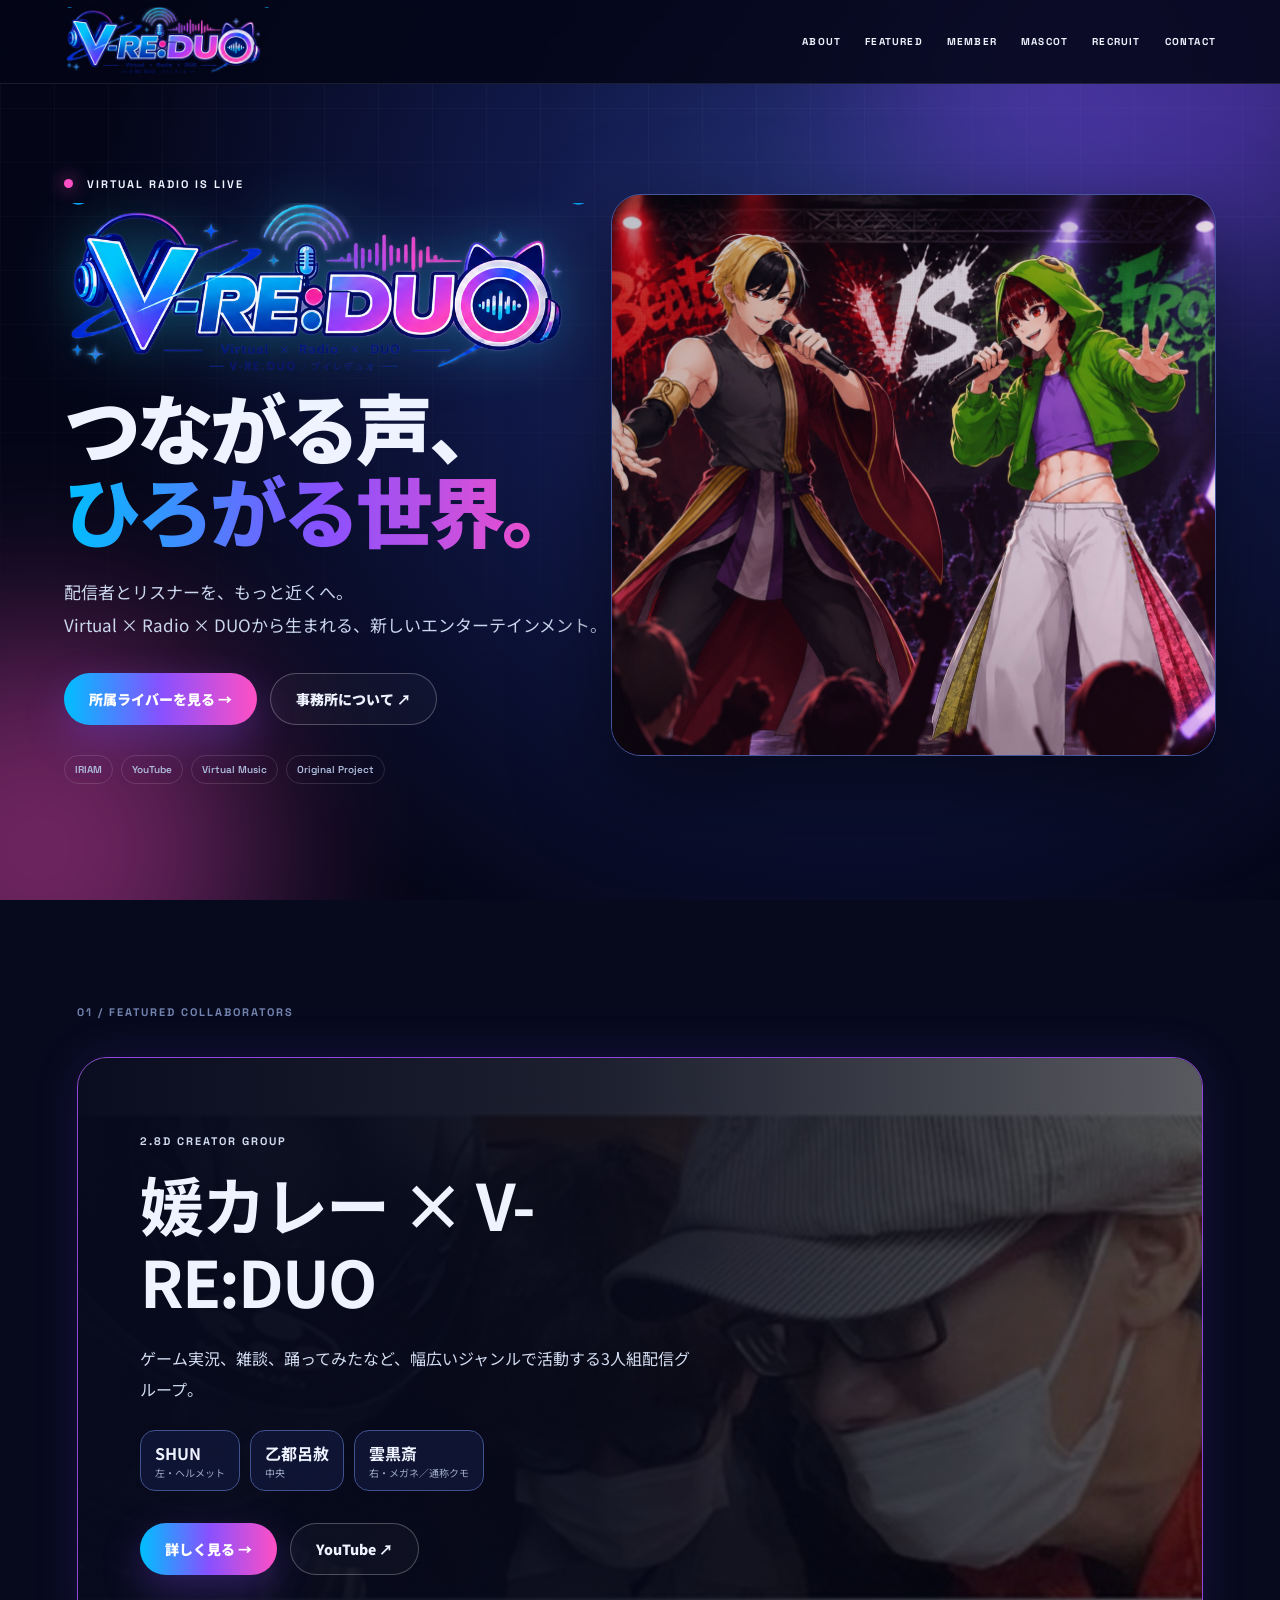
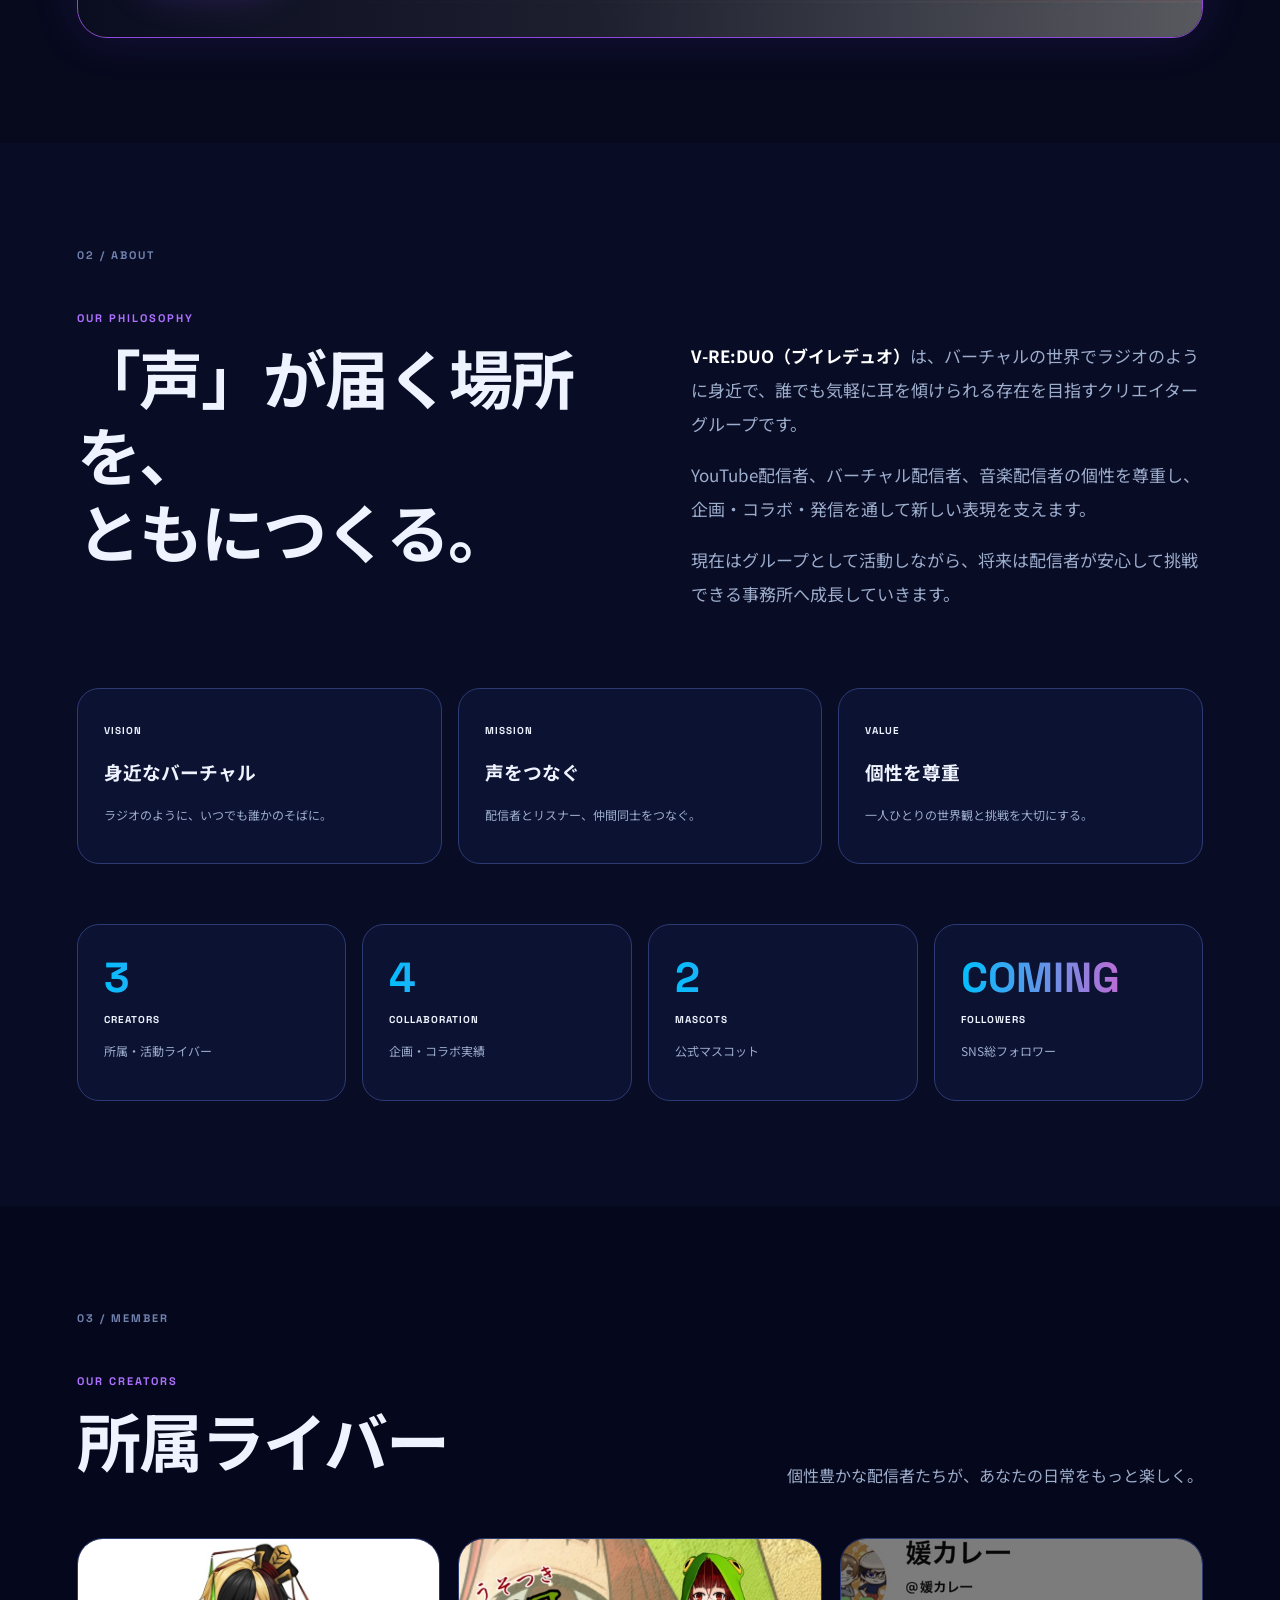
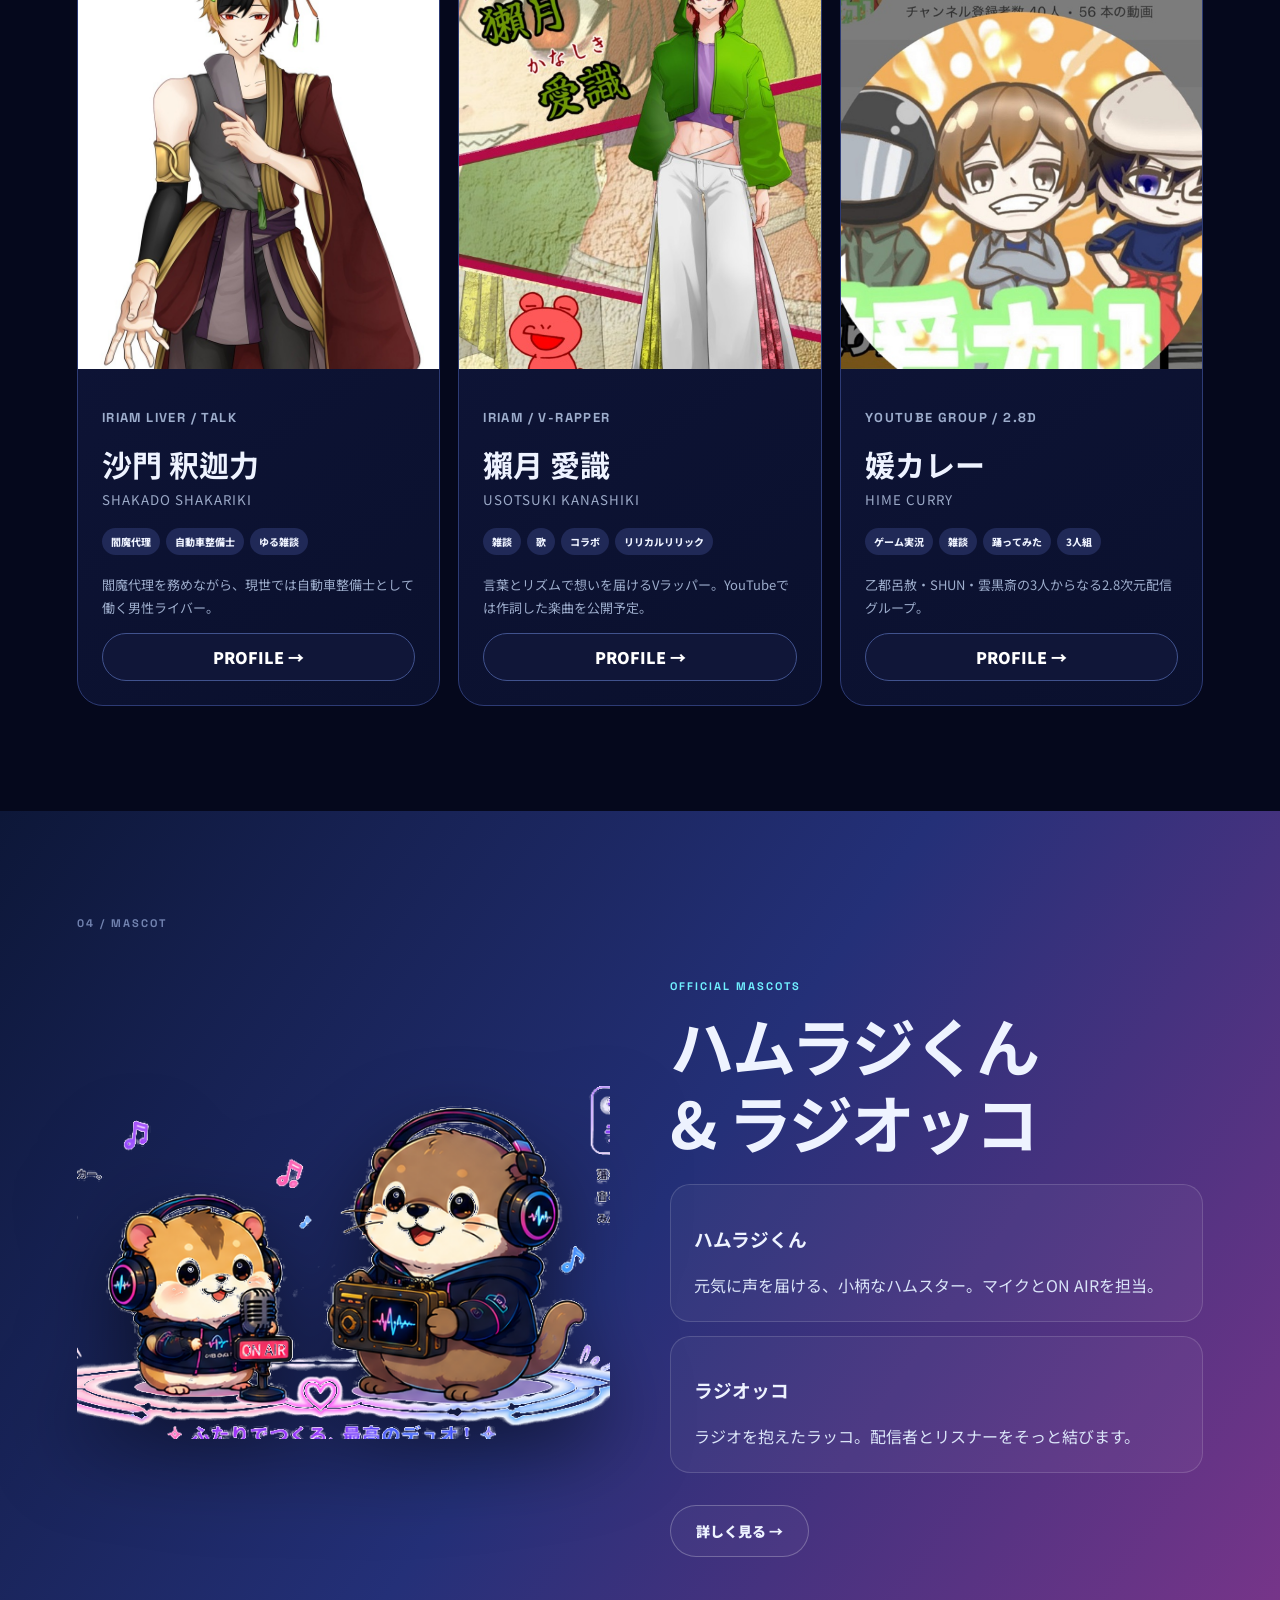
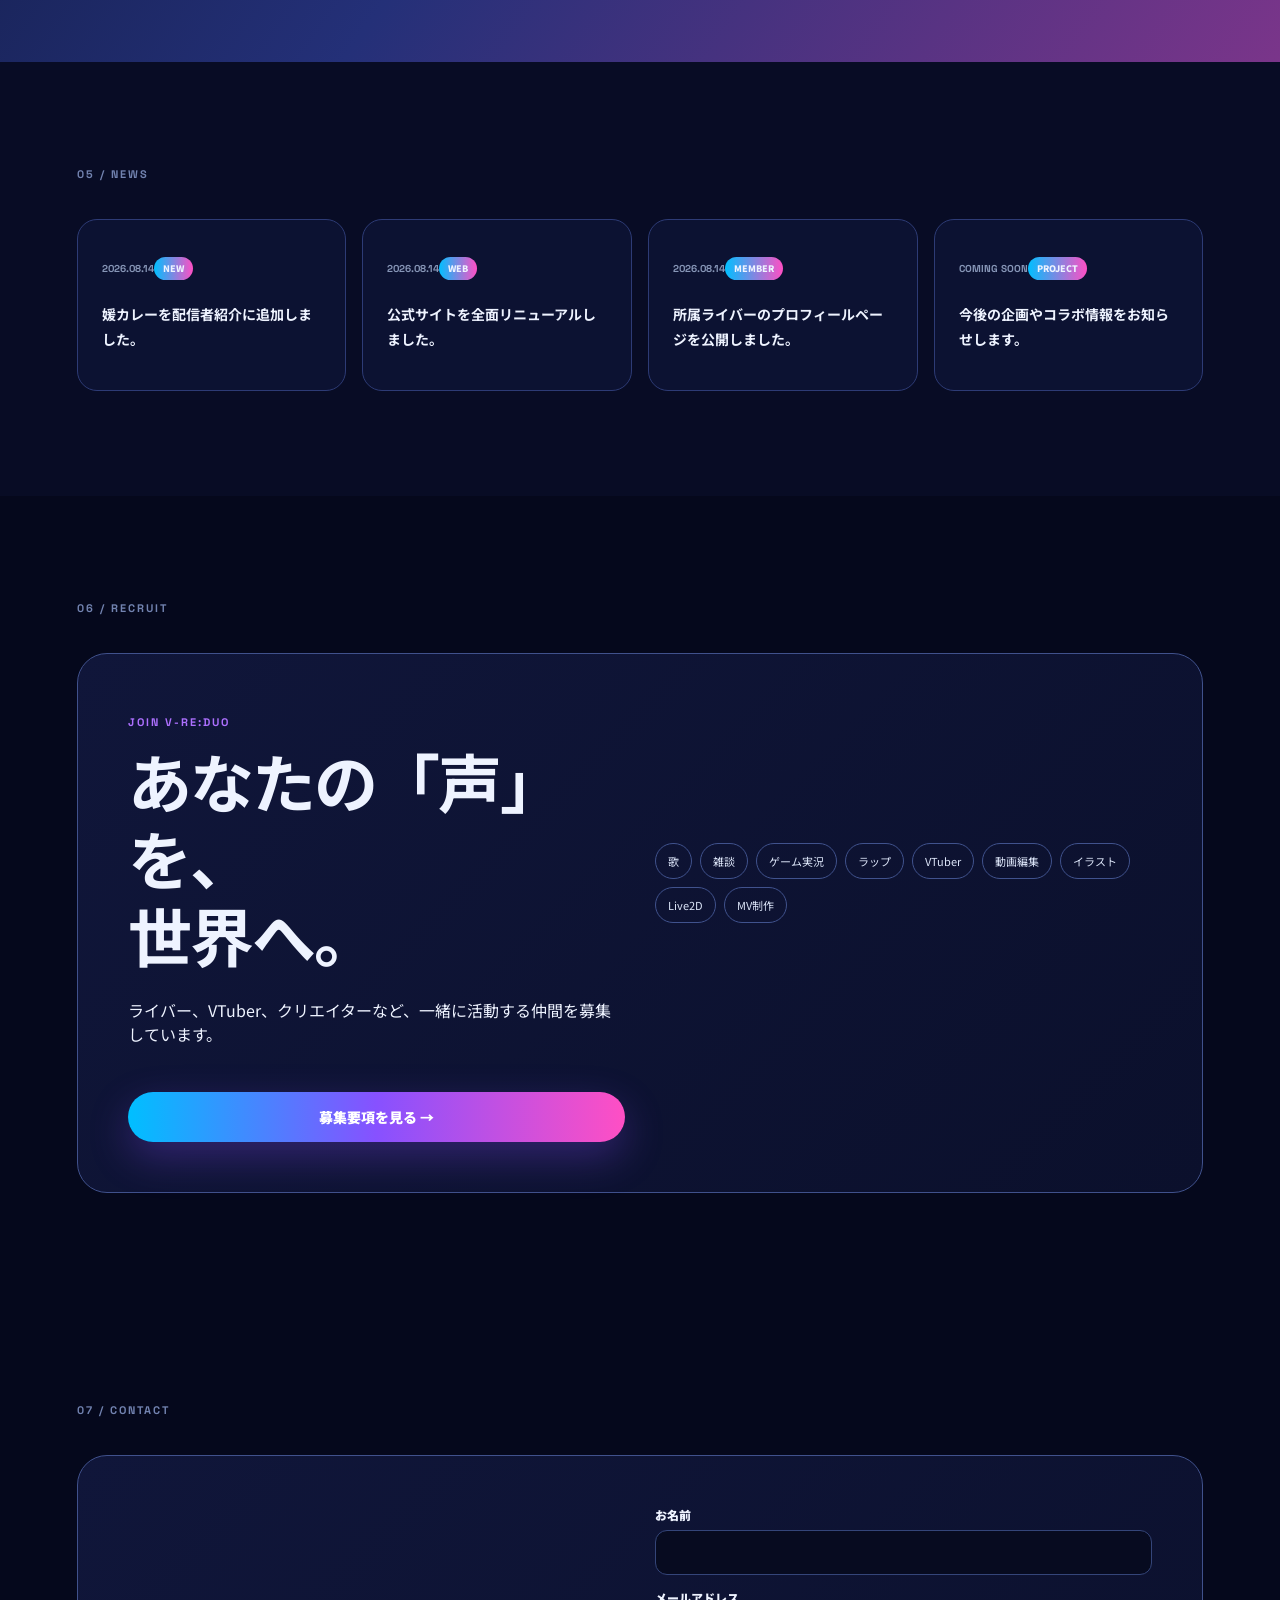
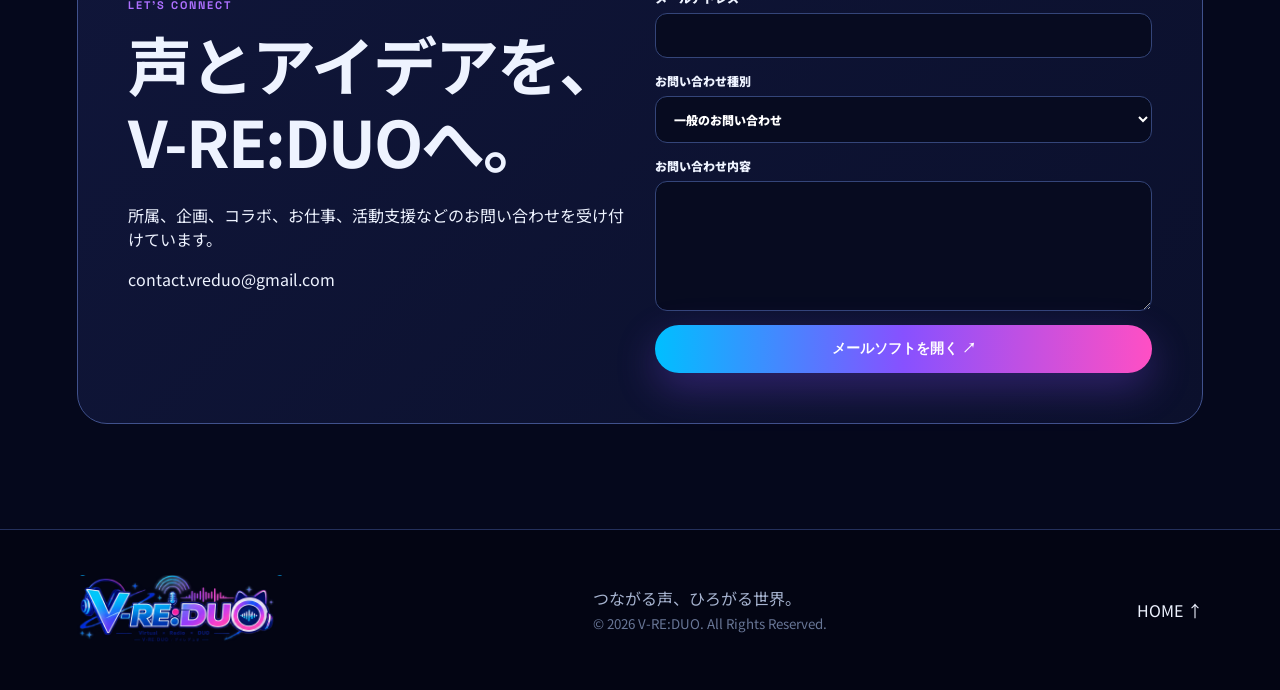
==== commit e8fbaf1e: "Add files via upload" ====
--- a/index.html
+++ b/index.html
@@ -1,23 +1,23 @@
 <!doctype html><html lang="ja"><head><meta charset="utf-8"><meta name="viewport" content="width=device-width,initial-scale=1,viewport-fit=cover"><meta name="theme-color" content="#040617"><meta name="description" content="V-RE:DUO公式サイト"><title>V-RE:DUO｜つながる声、ひろがる世界。</title><link rel="stylesheet" href="style.css"></head><body>
-<div class="loader"><div class="loader-inner"><img src="assets/logo-vreduo.png" alt=""><div class="loader-bars"><i></i><i></i><i></i><i></i><i></i><i></i><i></i></div></div></div><div class="pointer"></div><div class="progress"><span></span></div><header class="header"><a class="header-logo" href="index.html"><img src="assets/logo-vreduo.png" alt="V-RE:DUO"></a><nav id="nav"><a href="index.html#about">ABOUT</a><a href="index.html#featured">FEATURED</a><a href="index.html#members">MEMBER</a><a href="pages/mascot.html">MASCOT</a><a href="pages/recruit.html">RECRUIT</a><a href="index.html#contact">CONTACT</a></nav><button id="menu" class="menu"><span></span><span></span><span></span></button></header>
+<div class="loader"><div class="loader-inner"><img src="logo-vreduo.png" alt=""><div class="loader-bars"><i></i><i></i><i></i><i></i><i></i><i></i><i></i></div></div></div><div class="pointer"></div><div class="progress"><span></span></div><header class="header"><a class="header-logo" href="index.html"><img src="logo-vreduo.png" alt="V-RE:DUO"></a><nav id="nav"><a href="index.html#about">ABOUT</a><a href="index.html#featured">FEATURED</a><a href="index.html#members">MEMBER</a><a href="mascot.html">MASCOT</a><a href="recruit.html">RECRUIT</a><a href="index.html#contact">CONTACT</a></nav><button id="menu" class="menu"><span></span><span></span><span></span></button></header>
 <main>
-<section class="hero"><div class="hero-grid"></div><div class="aurora a"></div><div class="aurora b"></div><div class="hero-copy reveal"><p class="live"><i></i> VIRTUAL RADIO IS LIVE</p><img class="hero-logo" src="assets/logo-vreduo.png" alt="V-RE:DUO"><h1>つながる声、<br><em>ひろがる世界。</em></h1><p class="lead">配信者とリスナーを、もっと近くへ。<br>Virtual × Radio × DUOから生まれる、新しいエンターテインメント。</p><div class="actions"><a class="btn primary" href="#members">所属ライバーを見る →</a><a class="btn outline" href="#about">事務所について ↗</a></div><div class="chips"><span>IRIAM</span><span>YouTube</span><span>Virtual Music</span><span>Original Project</span></div></div><div class="hero-stage reveal"><img src="assets/stage.jpg" alt="ライブステージ"></div></section>
+<section class="hero"><div class="hero-grid"></div><div class="aurora a"></div><div class="aurora b"></div><div class="hero-copy reveal"><p class="live"><i></i> VIRTUAL RADIO IS LIVE</p><img class="hero-logo" src="logo-vreduo.png" alt="V-RE:DUO"><h1>つながる声、<br><em>ひろがる世界。</em></h1><p class="lead">配信者とリスナーを、もっと近くへ。<br>Virtual × Radio × DUOから生まれる、新しいエンターテインメント。</p><div class="actions"><a class="btn primary" href="#members">所属ライバーを見る →</a><a class="btn outline" href="#about">事務所について ↗</a></div><div class="chips"><span>IRIAM</span><span>YouTube</span><span>Virtual Music</span><span>Original Project</span></div></div><div class="hero-stage reveal"><img src="stage.jpg" alt="ライブステージ"></div></section>
 
-<section class="section featured" id="featured"><p class="section-no">01 / FEATURED COLLABORATORS</p><article class="featured-card reveal"><img src="assets/himecurry-banner.jpg" alt="媛カレー"><div class="featured-overlay"></div><div class="featured-copy"><p class="eyebrow">2.8D CREATOR GROUP</p><h2>媛カレー × V-RE:DUO</h2><p>ゲーム実況、雑談、踊ってみたなど、幅広いジャンルで活動する3人組配信グループ。</p><div class="person-badges"><span><b>SHUN</b><small>左・ヘルメット</small></span><span><b>乙都呂赦</b><small>中央</small></span><span><b>雲黒斎</b><small>右・メガネ／通称クモ</small></span></div><div class="actions"><a class="btn primary" href="members/himecurry.html">詳しく見る →</a><a class="btn outline" target="_blank" rel="noopener" href="https://youtube.com/channel/UCMbuWsmGd1DsWzReaDufFGw?si=_6njPQUCwye8A4fV">YouTube ↗</a></div></div></article></section>
+<section class="section featured" id="featured"><p class="section-no">01 / FEATURED COLLABORATORS</p><article class="featured-card reveal"><img src="himecurry-banner.jpg" alt="媛カレー"><div class="featured-overlay"></div><div class="featured-copy"><p class="eyebrow">2.8D CREATOR GROUP</p><h2>媛カレー × V-RE:DUO</h2><p>ゲーム実況、雑談、踊ってみたなど、幅広いジャンルで活動する3人組配信グループ。</p><div class="person-badges"><span><b>SHUN</b><small>左・ヘルメット</small></span><span><b>乙都呂赦</b><small>中央</small></span><span><b>雲黒斎</b><small>右・メガネ／通称クモ</small></span></div><div class="actions"><a class="btn primary" href="member-himecurry.html">詳しく見る →</a><a class="btn outline" target="_blank" rel="noopener" href="https://youtube.com/channel/UCMbuWsmGd1DsWzReaDufFGw?si=_6njPQUCwye8A4fV">YouTube ↗</a></div></div></article></section>
 
 <section class="section about" id="about"><p class="section-no">02 / ABOUT</p><div class="split"><div class="reveal"><p class="eyebrow">OUR PHILOSOPHY</p><h2>「声」が届く場所を、<br>ともにつくる。</h2></div><div class="copy reveal"><p><strong>V-RE:DUO（ブイレデュオ）</strong>は、バーチャルの世界でラジオのように身近で、誰でも気軽に耳を傾けられる存在を目指すクリエイターグループです。</p><p>YouTube配信者、バーチャル配信者、音楽配信者の個性を尊重し、企画・コラボ・発信を通して新しい表現を支えます。</p><p>現在はグループとして活動しながら、将来は配信者が安心して挑戦できる事務所へ成長していきます。</p></div></div><div class="values"><article class="reveal"><span>VISION</span><h3>身近なバーチャル</h3><p>ラジオのように、いつでも誰かのそばに。</p></article><article class="reveal"><span>MISSION</span><h3>声をつなぐ</h3><p>配信者とリスナー、仲間同士をつなぐ。</p></article><article class="reveal"><span>VALUE</span><h3>個性を尊重</h3><p>一人ひとりの世界観と挑戦を大切にする。</p></article></div><div class="stats"><article><strong data-count="3">0</strong><span>CREATORS</span><p>所属・活動ライバー</p></article><article><strong data-count="4">0</strong><span>COLLABORATION</span><p>企画・コラボ実績</p></article><article><strong data-count="2">0</strong><span>MASCOTS</span><p>公式マスコット</p></article><article><strong>COMING</strong><span>FOLLOWERS</span><p>SNS総フォロワー</p></article></div></section>
 
 <section class="section members" id="members"><p class="section-no">03 / MEMBER</p><div class="heading reveal"><div><p class="eyebrow">OUR CREATORS</p><h2>所属ライバー</h2></div><p>個性豊かな配信者たちが、あなたの日常をもっと楽しく。</p></div><div class="member-grid">
-<article class="member-card reveal"><div class="card-image"><img src="assets/shakado.jpg" alt="沙門 釈迦力"></div><div class="card-content"><p class="category">IRIAM LIVER / TALK</p><h3>沙門 釈迦力</h3><small>SHAKADO SHAKARIKI</small><div class="tags"><span>閻魔代理</span><span>自動車整備士</span><span>ゆる雑談</span></div><p>閻魔代理を務めながら、現世では自動車整備士として働く男性ライバー。</p><a class="profile-link" href="members/shakado.html">PROFILE →</a></div></article>
-<article class="member-card reveal"><div class="card-image"><img src="assets/usotsuki.jpg" alt="獺月 愛識"></div><div class="card-content"><p class="category">IRIAM / V-RAPPER</p><h3>獺月 愛識</h3><small>USOTSUKI KANASHIKI</small><div class="tags"><span>雑談</span><span>歌</span><span>コラボ</span><span>リリカルリリック</span></div><p>言葉とリズムで想いを届けるVラッパー。YouTubeでは作詞した楽曲を公開予定。</p><a class="profile-link" href="members/usotsuki.html">PROFILE →</a></div></article>
-<article class="member-card reveal"><div class="card-image"><img src="assets/himecurry.jpg" alt="媛カレー"></div><div class="card-content"><p class="category">YOUTUBE GROUP / 2.8D</p><h3>媛カレー</h3><small>HIME CURRY</small><div class="tags"><span>ゲーム実況</span><span>雑談</span><span>踊ってみた</span><span>3人組</span></div><p>乙都呂赦・SHUN・雲黒斎の3人からなる2.8次元配信グループ。</p><a class="profile-link" href="members/himecurry.html">PROFILE →</a></div></article>
+<article class="member-card reveal"><div class="card-image"><img src="shakado.jpg" alt="沙門 釈迦力"></div><div class="card-content"><p class="category">IRIAM LIVER / TALK</p><h3>沙門 釈迦力</h3><small>SHAKADO SHAKARIKI</small><div class="tags"><span>閻魔代理</span><span>自動車整備士</span><span>ゆる雑談</span></div><p>閻魔代理を務めながら、現世では自動車整備士として働く男性ライバー。</p><a class="profile-link" href="member-shakado.html">PROFILE →</a></div></article>
+<article class="member-card reveal"><div class="card-image"><img src="usotsuki.jpg" alt="獺月 愛識"></div><div class="card-content"><p class="category">IRIAM / V-RAPPER</p><h3>獺月 愛識</h3><small>USOTSUKI KANASHIKI</small><div class="tags"><span>雑談</span><span>歌</span><span>コラボ</span><span>リリカルリリック</span></div><p>言葉とリズムで想いを届けるVラッパー。YouTubeでは作詞した楽曲を公開予定。</p><a class="profile-link" href="member-usotsuki.html">PROFILE →</a></div></article>
+<article class="member-card reveal"><div class="card-image"><img src="himecurry.jpg" alt="媛カレー"></div><div class="card-content"><p class="category">YOUTUBE GROUP / 2.8D</p><h3>媛カレー</h3><small>HIME CURRY</small><div class="tags"><span>ゲーム実況</span><span>雑談</span><span>踊ってみた</span><span>3人組</span></div><p>乙都呂赦・SHUN・雲黒斎の3人からなる2.8次元配信グループ。</p><a class="profile-link" href="member-himecurry.html">PROFILE →</a></div></article>
 </div></section>
 
-<section class="section mascot" id="mascot"><p class="section-no">04 / MASCOT</p><div class="mascot-grid"><div class="mascot-image reveal"><img src="assets/mascot-duo.png" alt="ハムラジくんとラジオッコ"></div><div class="reveal"><p class="eyebrow cyan">OFFICIAL MASCOTS</p><h2>ハムラジくん<br>&amp; ラジオッコ</h2><article><h3>ハムラジくん</h3><p>元気に声を届ける、小柄なハムスター。マイクとON AIRを担当。</p></article><article><h3>ラジオッコ</h3><p>ラジオを抱えたラッコ。配信者とリスナーをそっと結びます。</p></article><div class="actions"><a class="btn outline" href="pages/mascot.html">詳しく見る →</a></div></div></div></section>
+<section class="section mascot" id="mascot"><p class="section-no">04 / MASCOT</p><div class="mascot-grid"><div class="mascot-image reveal"><img src="mascot-duo.png" alt="ハムラジくんとラジオッコ"></div><div class="reveal"><p class="eyebrow cyan">OFFICIAL MASCOTS</p><h2>ハムラジくん<br>&amp; ラジオッコ</h2><article><h3>ハムラジくん</h3><p>元気に声を届ける、小柄なハムスター。マイクとON AIRを担当。</p></article><article><h3>ラジオッコ</h3><p>ラジオを抱えたラッコ。配信者とリスナーをそっと結びます。</p></article><div class="actions"><a class="btn outline" href="mascot.html">詳しく見る →</a></div></div></div></section>
 
 <section class="section news"><p class="section-no">05 / NEWS</p><div class="news-cards"><article><time>2026.08.14</time><span>NEW</span><h3>媛カレーを配信者紹介に追加しました。</h3></article><article><time>2026.08.14</time><span>WEB</span><h3>公式サイトを全面リニューアルしました。</h3></article><article><time>2026.08.14</time><span>MEMBER</span><h3>所属ライバーのプロフィールページを公開しました。</h3></article><article><time>COMING SOON</time><span>PROJECT</span><h3>今後の企画やコラボ情報をお知らせします。</h3></article></div></section>
 
-<section class="section recruit"><p class="section-no">06 / RECRUIT</p><div class="recruit-panel"><div><p class="eyebrow">JOIN V-RE:DUO</p><h2>あなたの「声」を、<br>世界へ。</h2><p>ライバー、VTuber、クリエイターなど、一緒に活動する仲間を募集しています。</p></div><div class="recruit-tags"><span>歌</span><span>雑談</span><span>ゲーム実況</span><span>ラップ</span><span>VTuber</span><span>動画編集</span><span>イラスト</span><span>Live2D</span><span>MV制作</span></div><a class="btn primary" href="pages/recruit.html">募集要項を見る →</a></div></section>
+<section class="section recruit"><p class="section-no">06 / RECRUIT</p><div class="recruit-panel"><div><p class="eyebrow">JOIN V-RE:DUO</p><h2>あなたの「声」を、<br>世界へ。</h2><p>ライバー、VTuber、クリエイターなど、一緒に活動する仲間を募集しています。</p></div><div class="recruit-tags"><span>歌</span><span>雑談</span><span>ゲーム実況</span><span>ラップ</span><span>VTuber</span><span>動画編集</span><span>イラスト</span><span>Live2D</span><span>MV制作</span></div><a class="btn primary" href="recruit.html">募集要項を見る →</a></div></section>
 
 <section class="section contact" id="contact"><p class="section-no">07 / CONTACT</p><div class="contact-panel"><div><p class="eyebrow">LET'S CONNECT</p><h2>声とアイデアを、<br>V-RE:DUOへ。</h2><p>所属、企画、コラボ、お仕事、活動支援などのお問い合わせを受け付けています。</p><a href="mailto:contact.vreduo@gmail.com">contact.vreduo@gmail.com</a></div><form id="contactForm"><label>お名前<input id="name" required></label><label>メールアドレス<input id="email" type="email" required></label><label>お問い合わせ種別<select id="subject"><option>一般のお問い合わせ</option><option>所属・活動について</option><option>企画・コラボについて</option><option>お仕事・案件について</option></select></label><label>お問い合わせ内容<textarea id="message" rows="6" required></textarea></label><button class="btn primary">メールソフトを開く ↗</button></form></div></section>
-</main><footer><img src="assets/logo-vreduo.png" alt="V-RE:DUO"><div><p>つながる声、ひろがる世界。</p><small>© 2026 V-RE:DUO. All Rights Reserved.</small></div><a href="index.html">HOME ↑</a></footer><script src="script.js"></script></body></html>+</main><footer><img src="logo-vreduo.png" alt="V-RE:DUO"><div><p>つながる声、ひろがる世界。</p><small>© 2026 V-RE:DUO. All Rights Reserved.</small></div><a href="index.html">HOME ↑</a></footer><script src="script.js"></script></body></html>
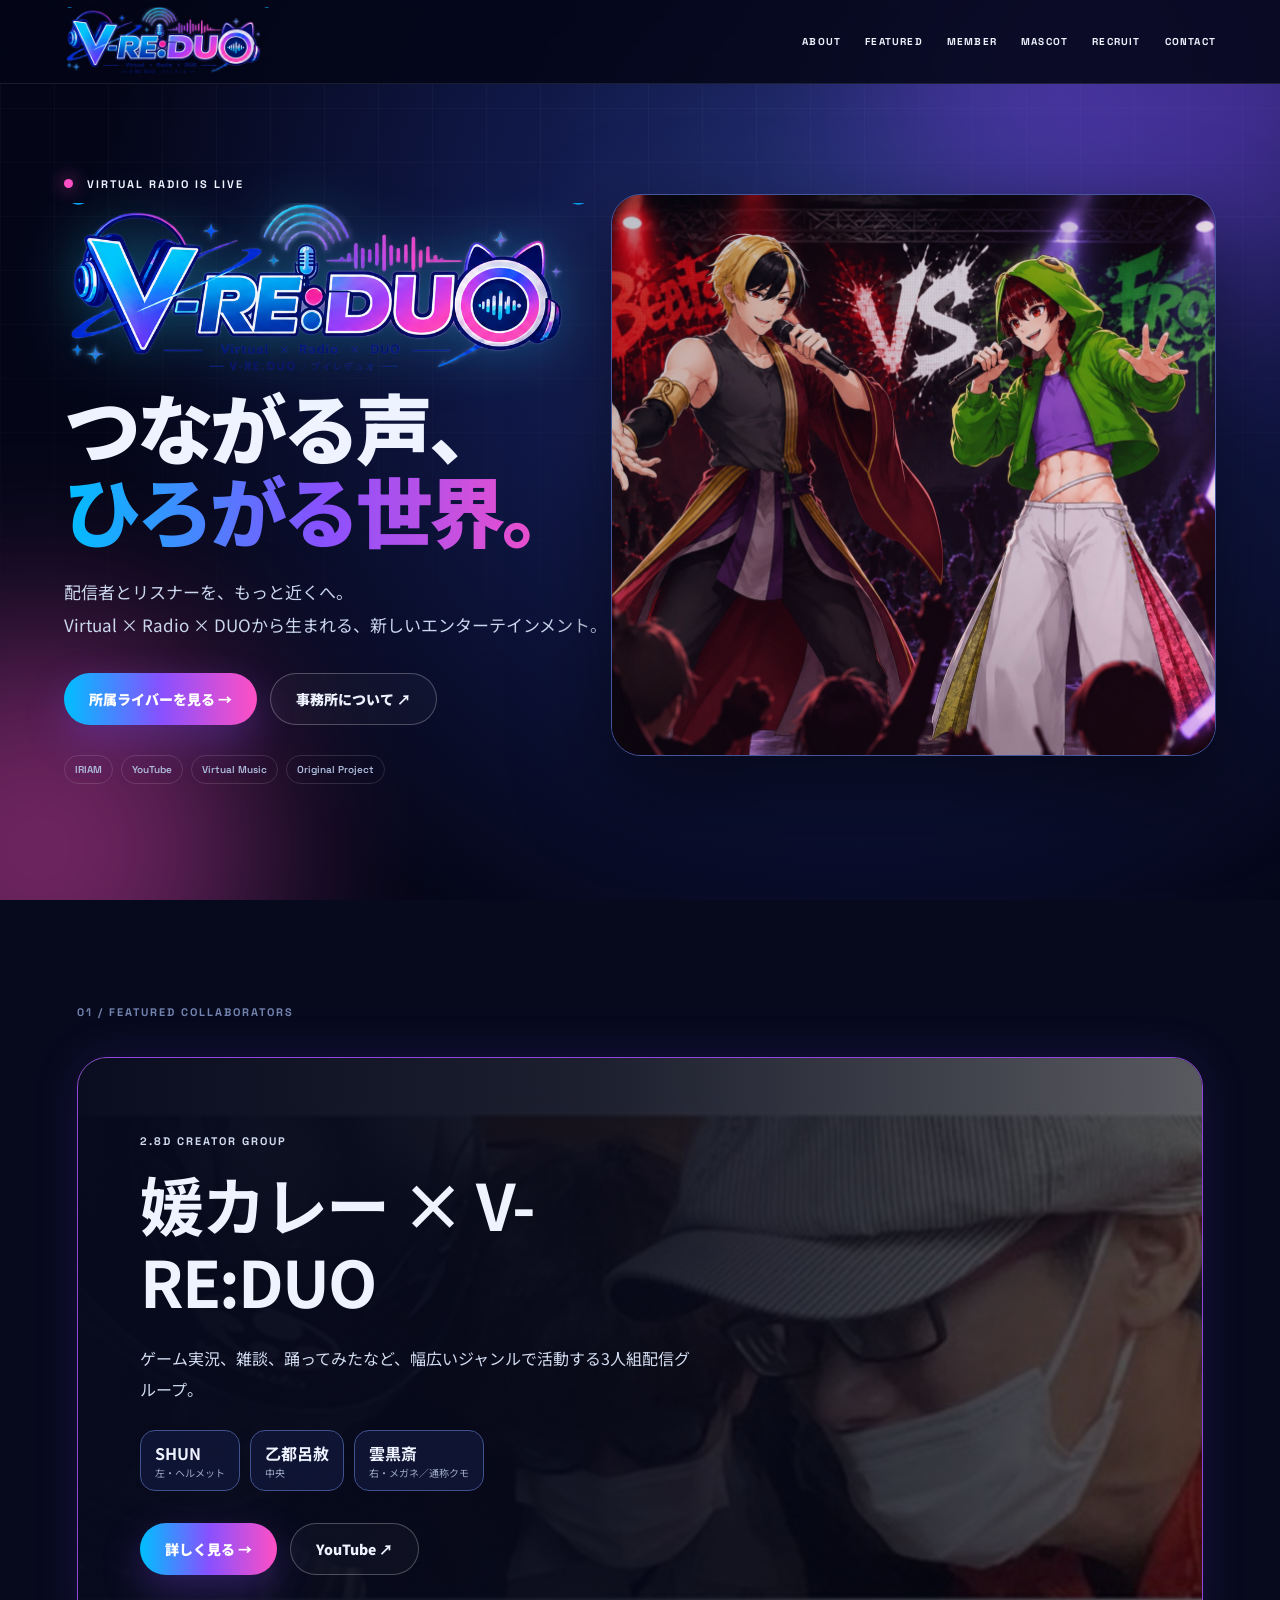
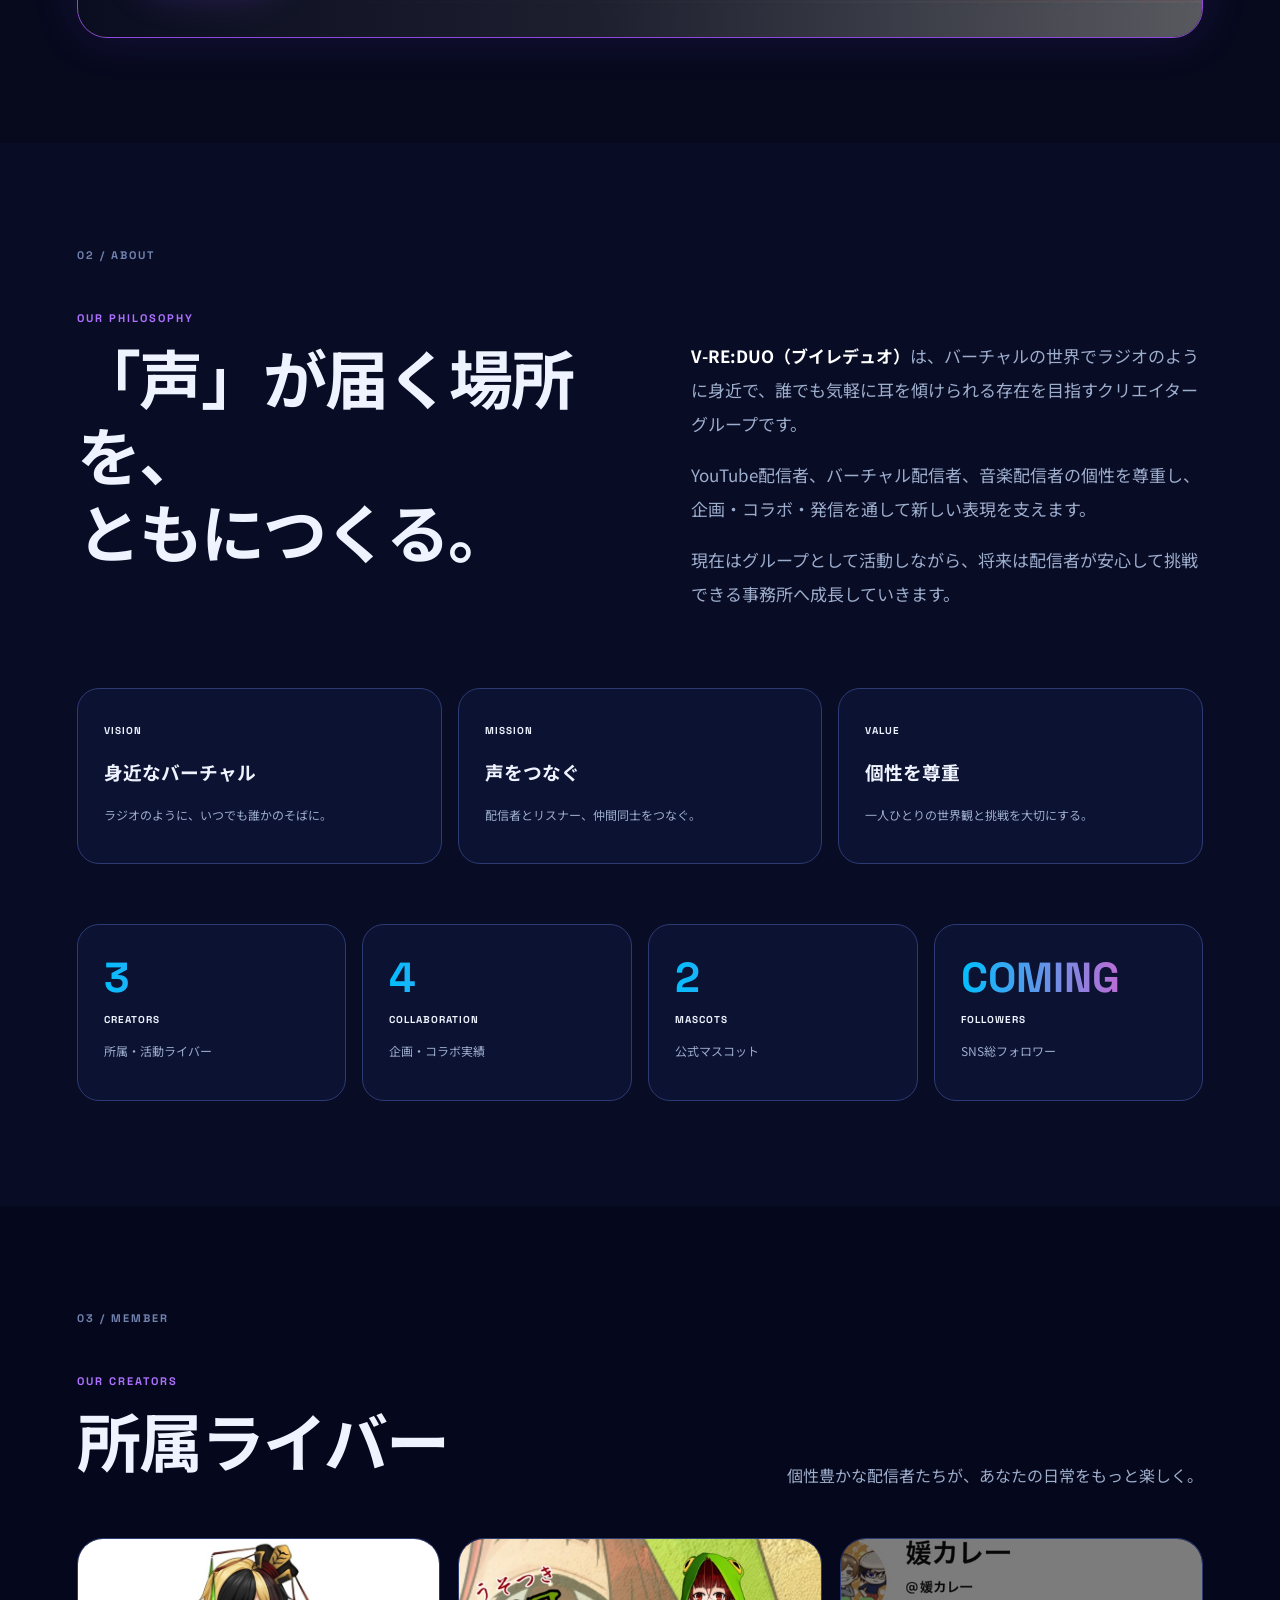
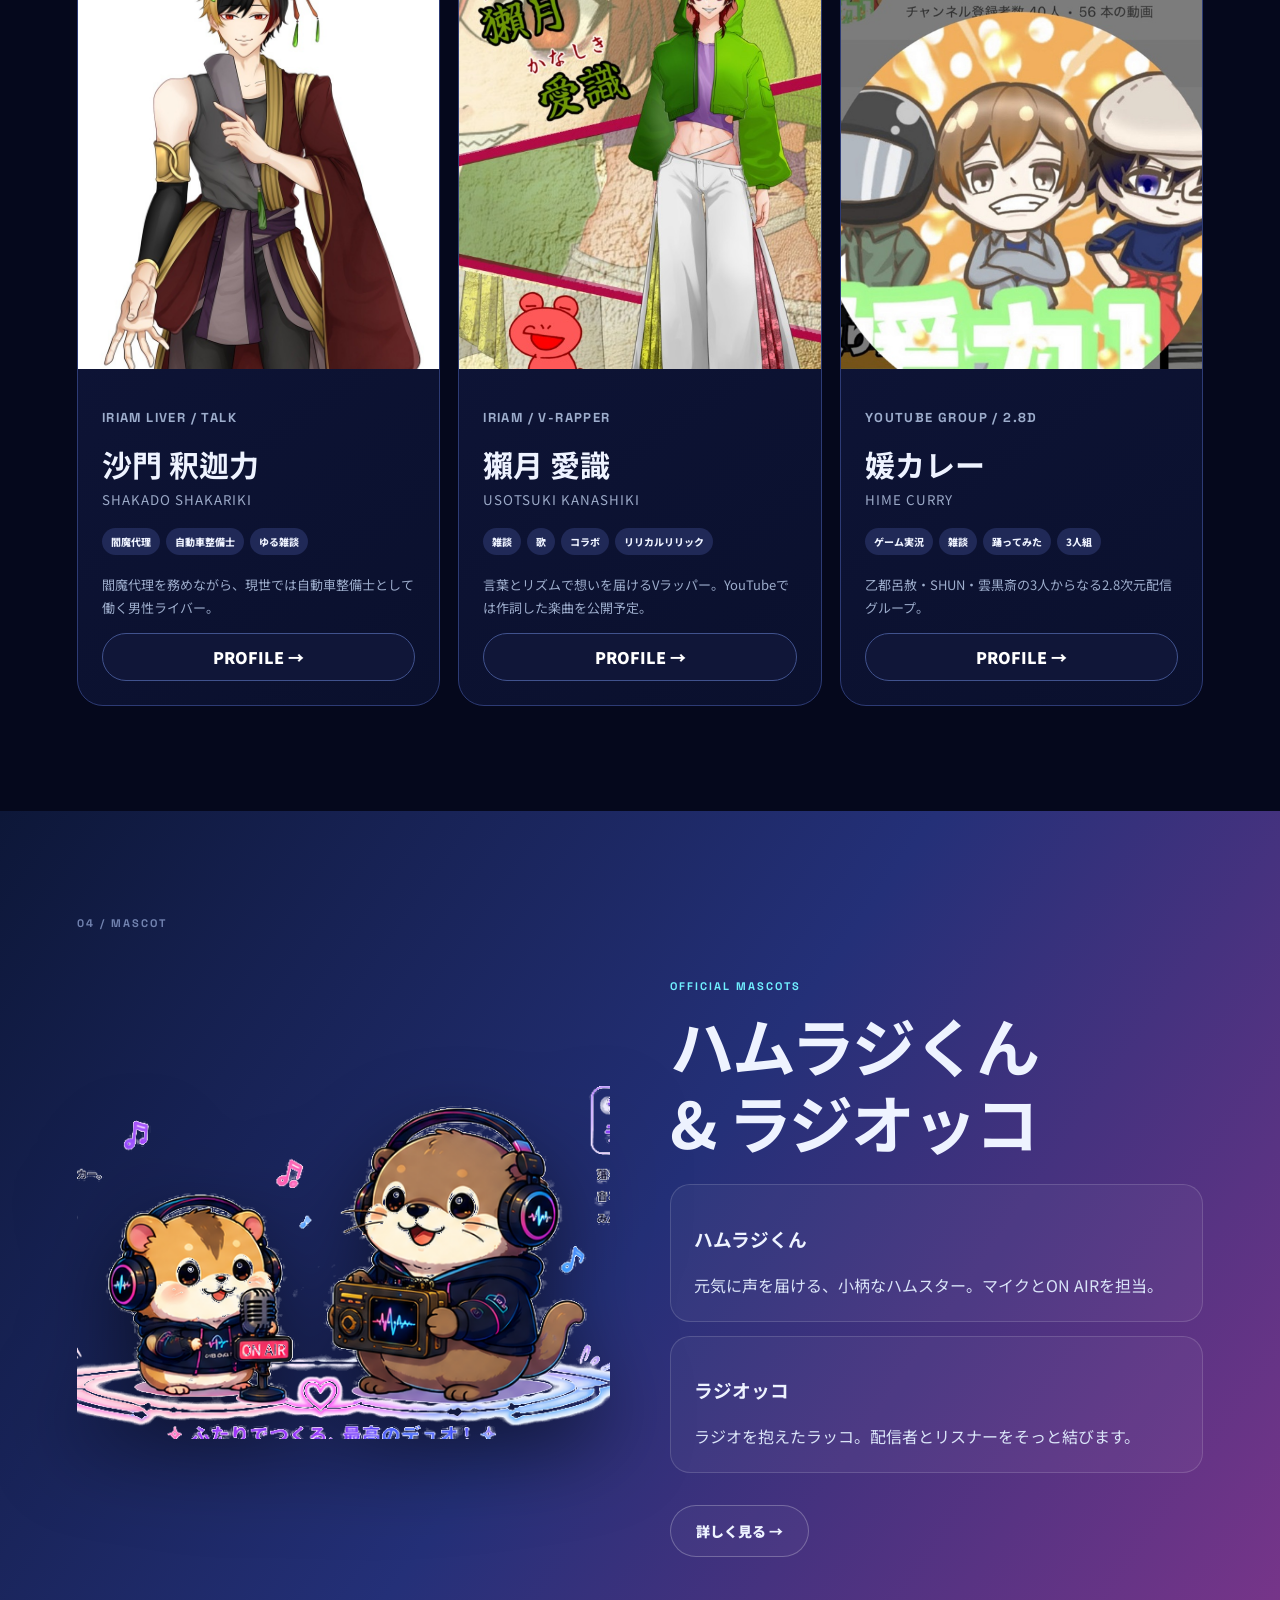
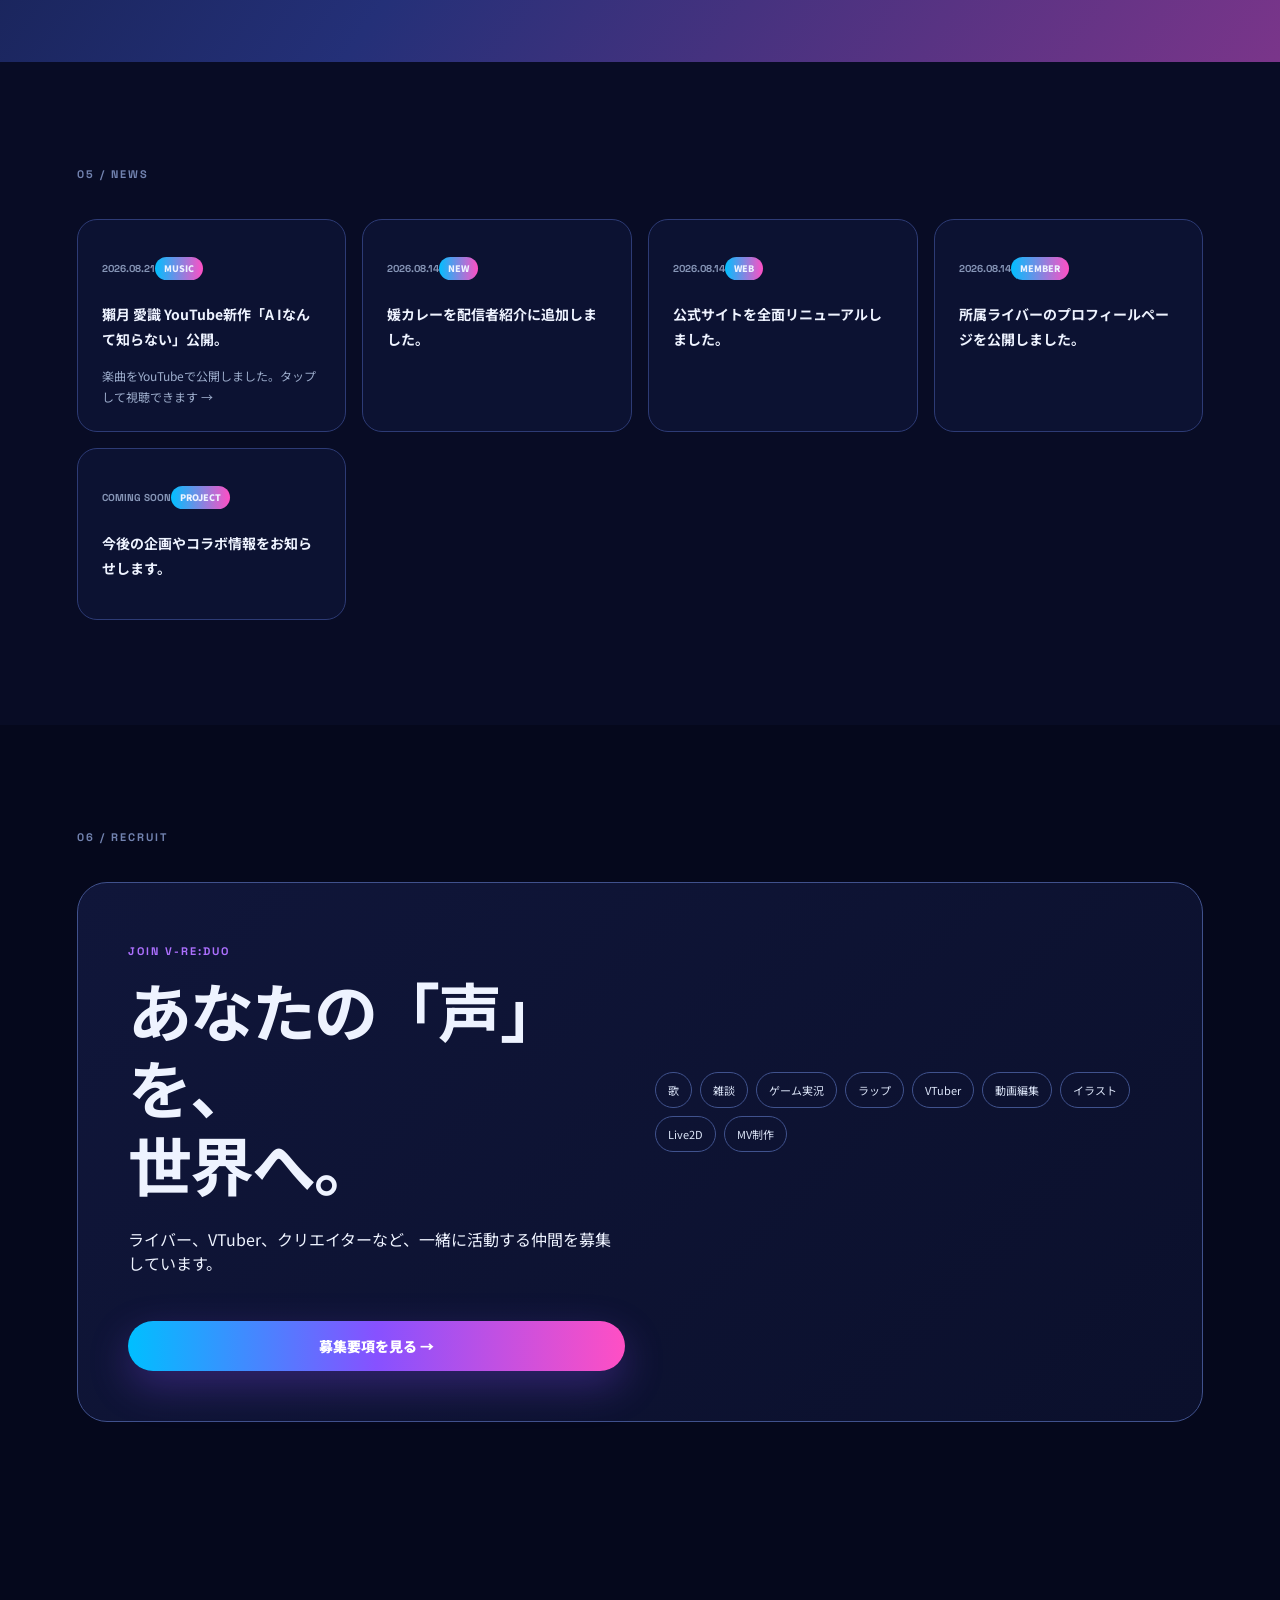
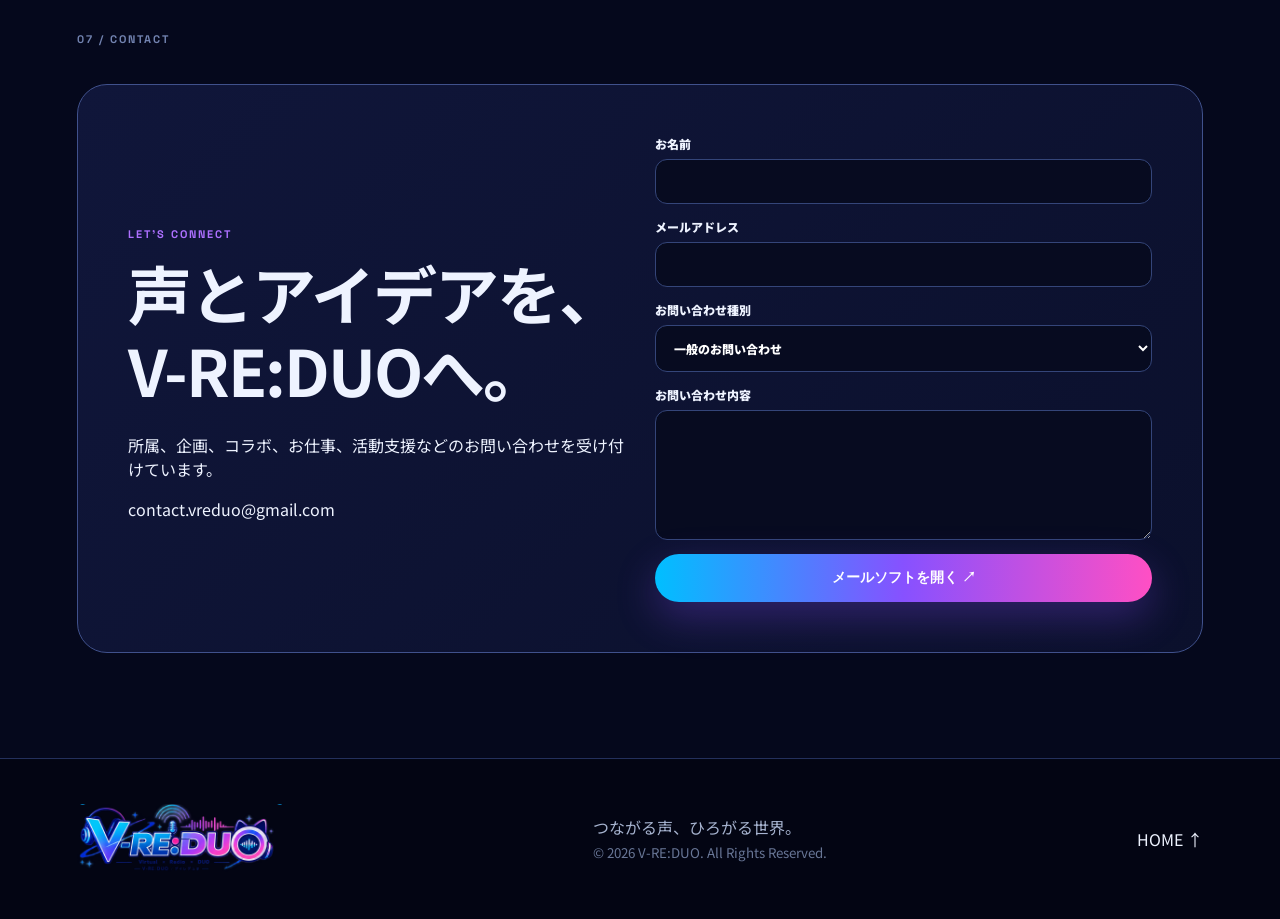
==== commit 9cb98044: "Add files via upload" ====
--- a/index.html
+++ b/index.html
@@ -15,7 +15,7 @@
 
 <section class="section mascot" id="mascot"><p class="section-no">04 / MASCOT</p><div class="mascot-grid"><div class="mascot-image reveal"><img src="mascot-duo.png" alt="ハムラジくんとラジオッコ"></div><div class="reveal"><p class="eyebrow cyan">OFFICIAL MASCOTS</p><h2>ハムラジくん<br>&amp; ラジオッコ</h2><article><h3>ハムラジくん</h3><p>元気に声を届ける、小柄なハムスター。マイクとON AIRを担当。</p></article><article><h3>ラジオッコ</h3><p>ラジオを抱えたラッコ。配信者とリスナーをそっと結びます。</p></article><div class="actions"><a class="btn outline" href="mascot.html">詳しく見る →</a></div></div></div></section>
 
-<section class="section news"><p class="section-no">05 / NEWS</p><div class="news-cards"><article><time>2026.08.14</time><span>NEW</span><h3>媛カレーを配信者紹介に追加しました。</h3></article><article><time>2026.08.14</time><span>WEB</span><h3>公式サイトを全面リニューアルしました。</h3></article><article><time>2026.08.14</time><span>MEMBER</span><h3>所属ライバーのプロフィールページを公開しました。</h3></article><article><time>COMING SOON</time><span>PROJECT</span><h3>今後の企画やコラボ情報をお知らせします。</h3></article></div></section>
+<section class="section news"><p class="section-no">05 / NEWS</p><div class="news-cards"><a class="news-link" href="https://youtu.be/A1h4tbge_iM?si=KicU3_bwAyiHrzl3" target="_blank" rel="noopener"><article><time>2026.08.21</time><span>MUSIC</span><h3>獺月 愛識 YouTube新作「A Iなんて知らない」公開。</h3><p>楽曲をYouTubeで公開しました。タップして視聴できます →</p></article></a><article><time>2026.08.14</time><span>NEW</span><h3>媛カレーを配信者紹介に追加しました。</h3></article><article><time>2026.08.14</time><span>WEB</span><h3>公式サイトを全面リニューアルしました。</h3></article><article><time>2026.08.14</time><span>MEMBER</span><h3>所属ライバーのプロフィールページを公開しました。</h3></article><article><time>COMING SOON</time><span>PROJECT</span><h3>今後の企画やコラボ情報をお知らせします。</h3></article></div></section>
 
 <section class="section recruit"><p class="section-no">06 / RECRUIT</p><div class="recruit-panel"><div><p class="eyebrow">JOIN V-RE:DUO</p><h2>あなたの「声」を、<br>世界へ。</h2><p>ライバー、VTuber、クリエイターなど、一緒に活動する仲間を募集しています。</p></div><div class="recruit-tags"><span>歌</span><span>雑談</span><span>ゲーム実況</span><span>ラップ</span><span>VTuber</span><span>動画編集</span><span>イラスト</span><span>Live2D</span><span>MV制作</span></div><a class="btn primary" href="recruit.html">募集要項を見る →</a></div></section>
 
--- a/style.css
+++ b/style.css
@@ -19,3 +19,8 @@
 @media(max-width:1050px){.member-grid{grid-template-columns:repeat(2,1fr)}.stats{grid-template-columns:repeat(2,1fr)}.news-cards{grid-template-columns:repeat(2,1fr)}}
 @media(max-width:760px){.pointer{display:none}.header{height:72px}.header-logo img{height:52px}.header nav{display:none;position:absolute;top:72px;left:0;right:0;padding:24px 6vw;flex-direction:column;background:#040617fa}.header nav.open{display:flex}.menu{display:block}.hero{grid-template-columns:1fr;padding:105px 6vw 65px;text-align:center}.hero-logo{margin-inline:auto}.hero h1{font-size:clamp(42px,13vw,62px);letter-spacing:-2.5px}.actions,.chips{justify-content:center}.hero-stage{margin-top:25px}.hero-stage img{min-height:420px}.section{padding:78px 6vw}.featured-card{min-height:700px}.featured-overlay{background:linear-gradient(0deg,#070a1df8 0,#070a1da5 60%,transparent 100%)}.featured-copy{position:absolute;left:0;right:0;bottom:0;padding:28px}.split,.mascot-grid,.recruit-panel,.contact-panel,.page-hero,.profile-details{grid-template-columns:1fr}.stats,.values,.member-grid,.news-cards{grid-template-columns:1fr}.heading{align-items:start;flex-direction:column}.card-image{height:440px}.page-hero{padding:120px 6vw 60px}.recruit-panel,.contact-panel{padding:28px 22px}footer{align-items:flex-start;flex-direction:column}}
 @media(prefers-reduced-motion:reduce){*,*:before,*:after{animation:none!important}.reveal{opacity:1;transform:none}}
+
+.news-link{display:block;color:inherit;text-decoration:none}
+.news-link article{height:100%;transition:.25s}
+.news-link:hover article,.news-link:focus-visible article{transform:translateY(-5px);border-color:#ff4fc4;box-shadow:0 18px 45px #0005,0 0 22px #ff4fc422}
+.news-link article p{margin:10px 0 0;color:#9dadcc;font-size:12px;line-height:1.7}
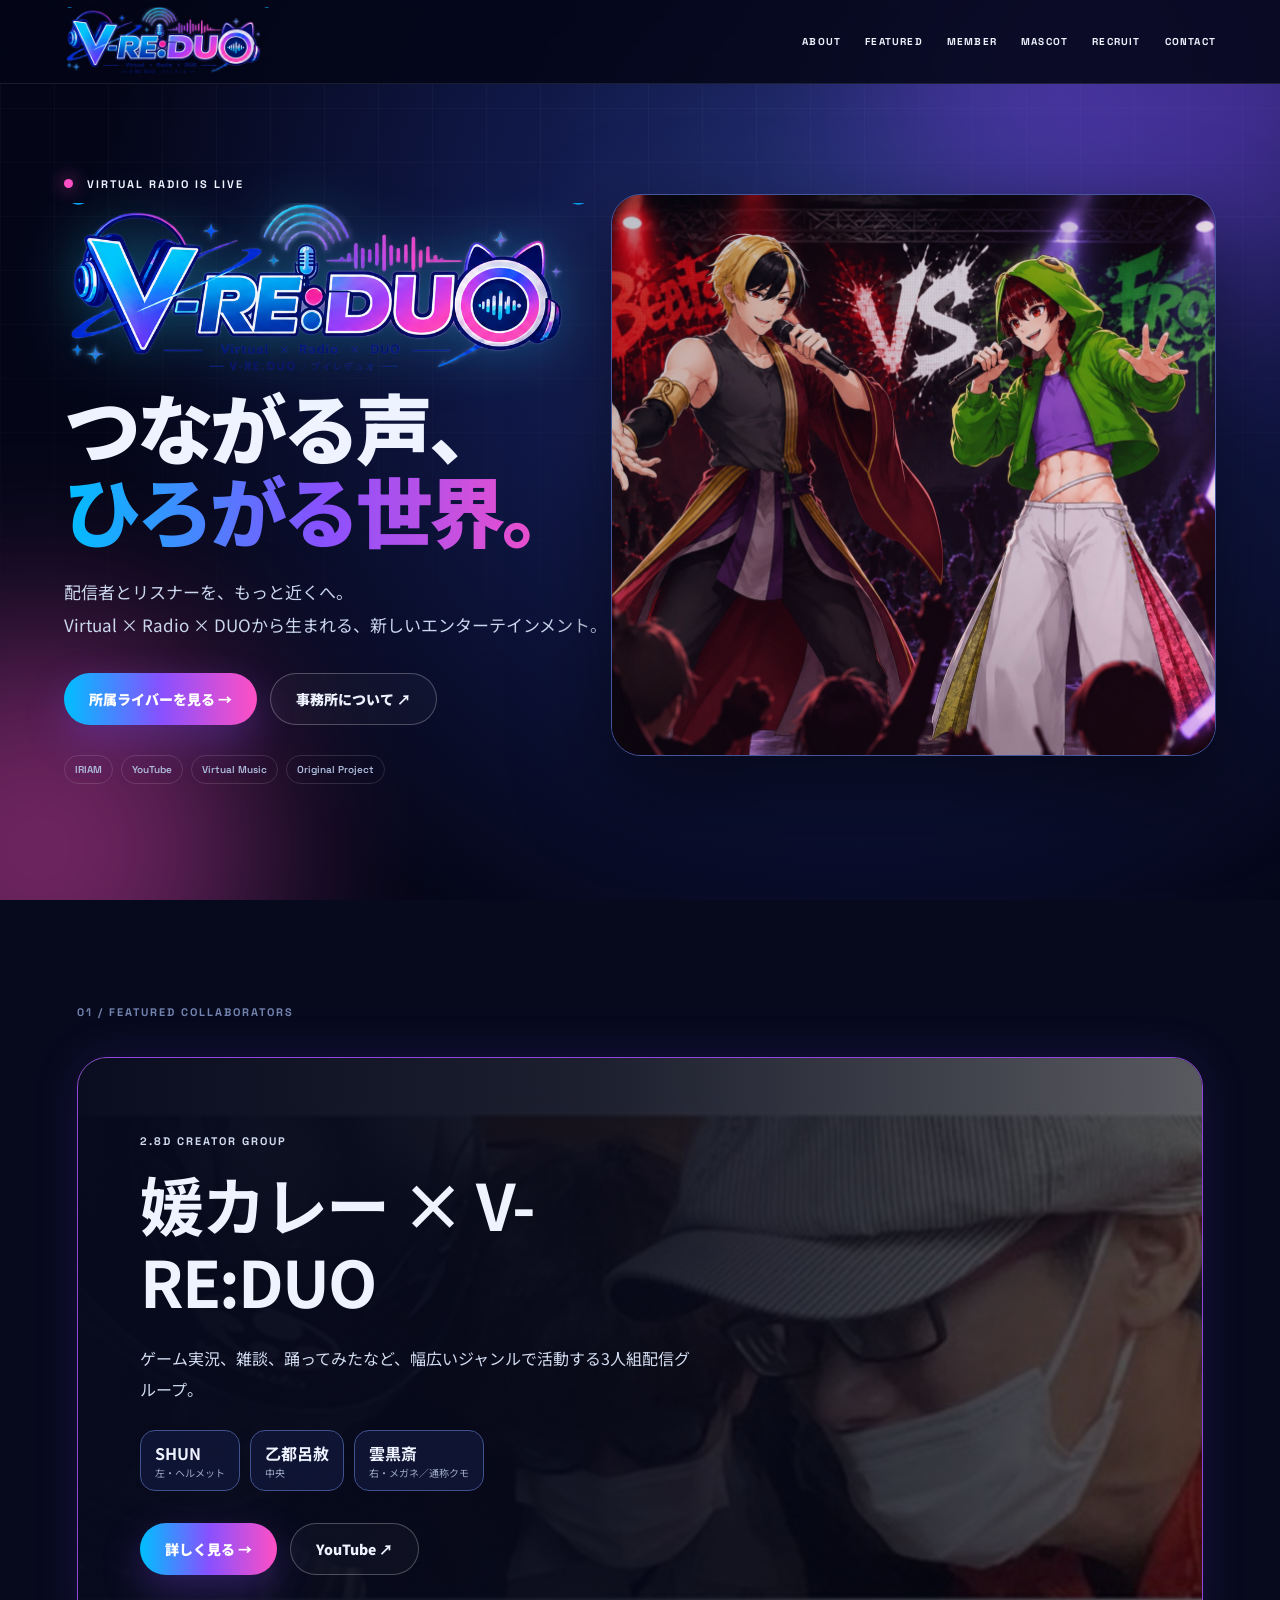
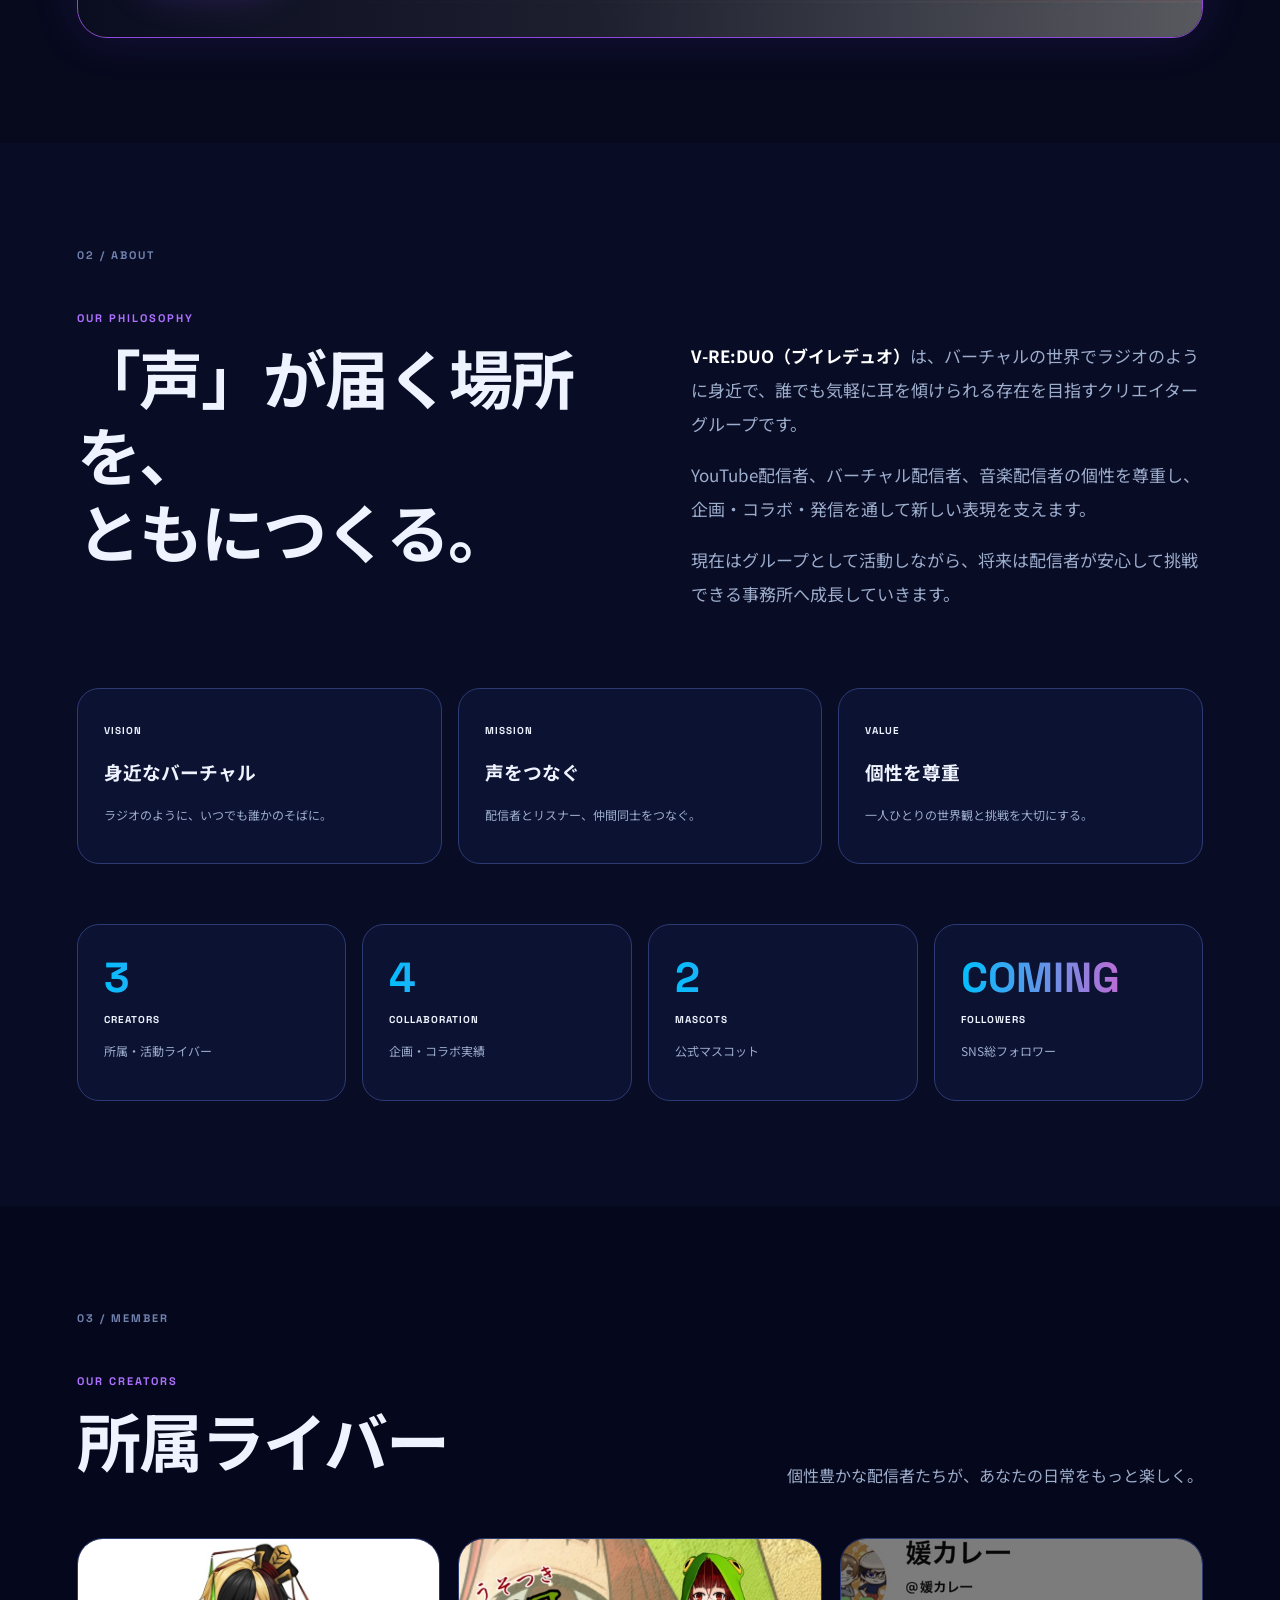
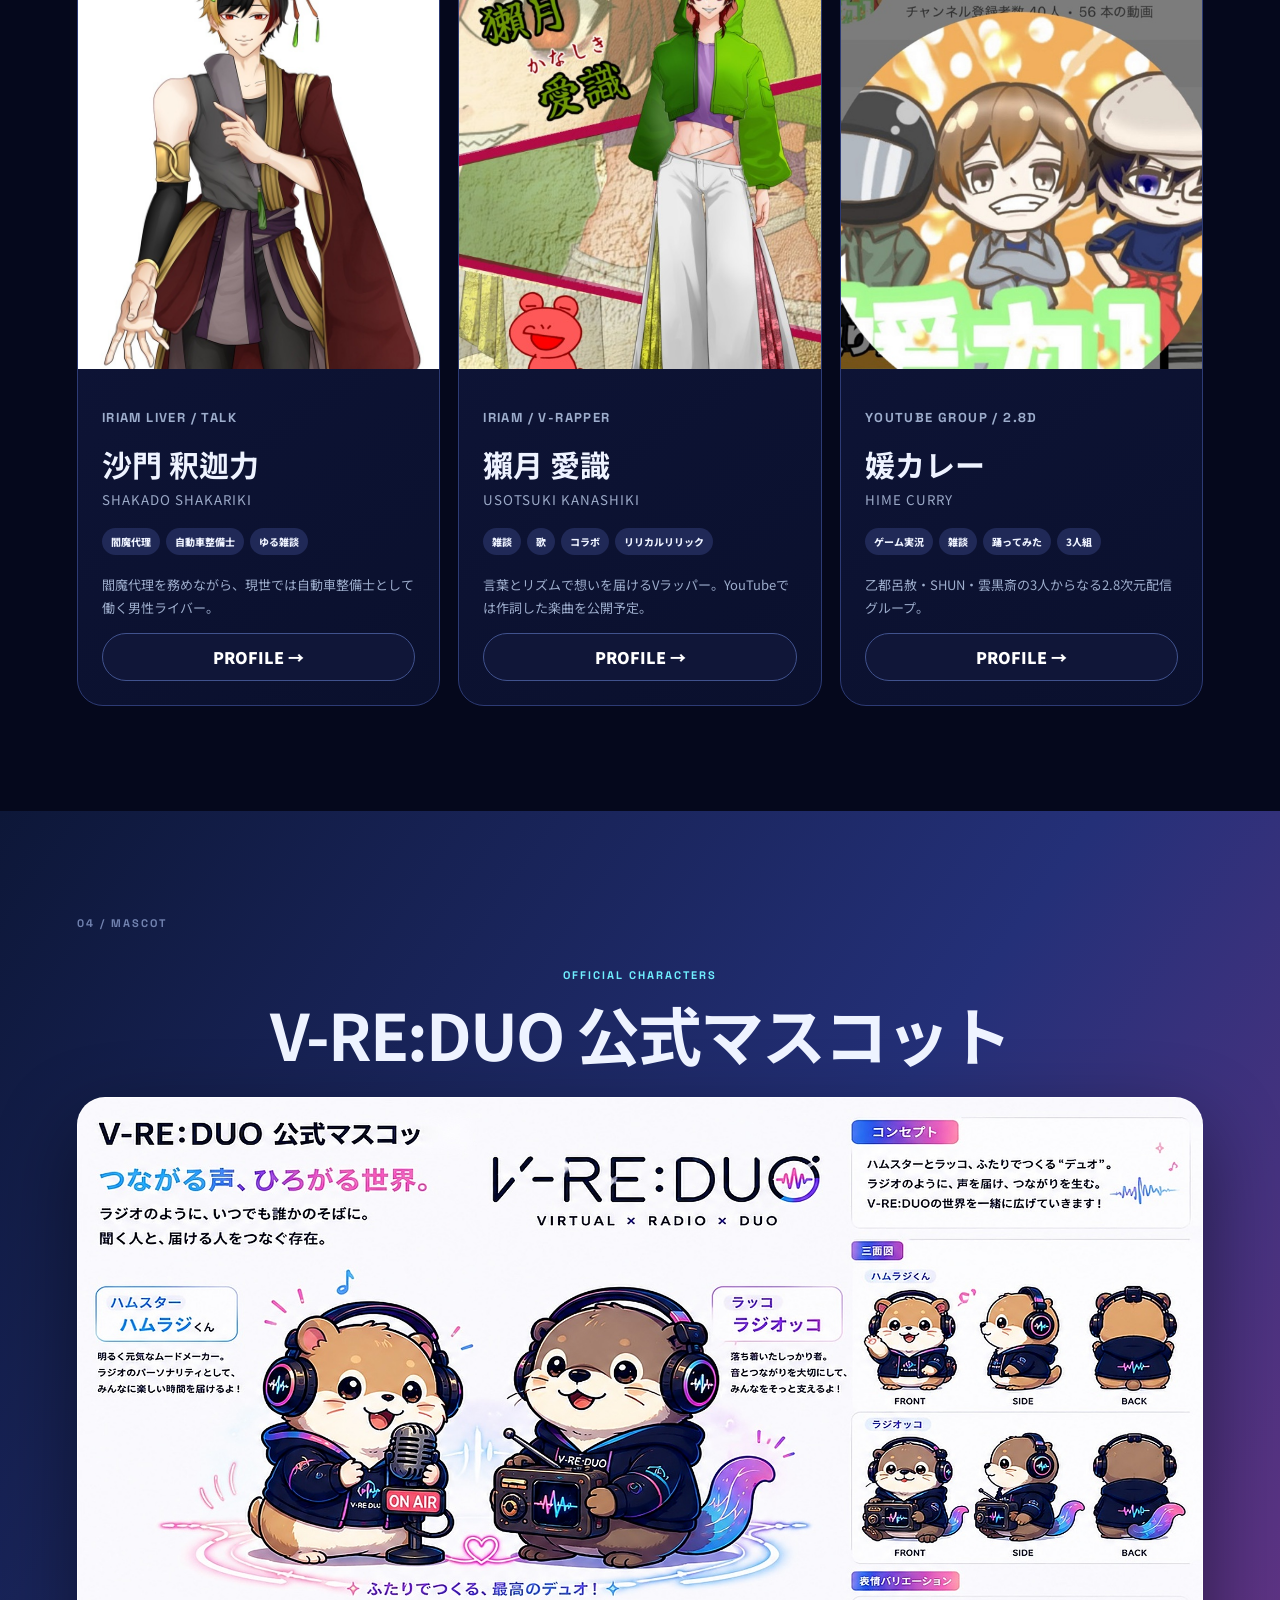
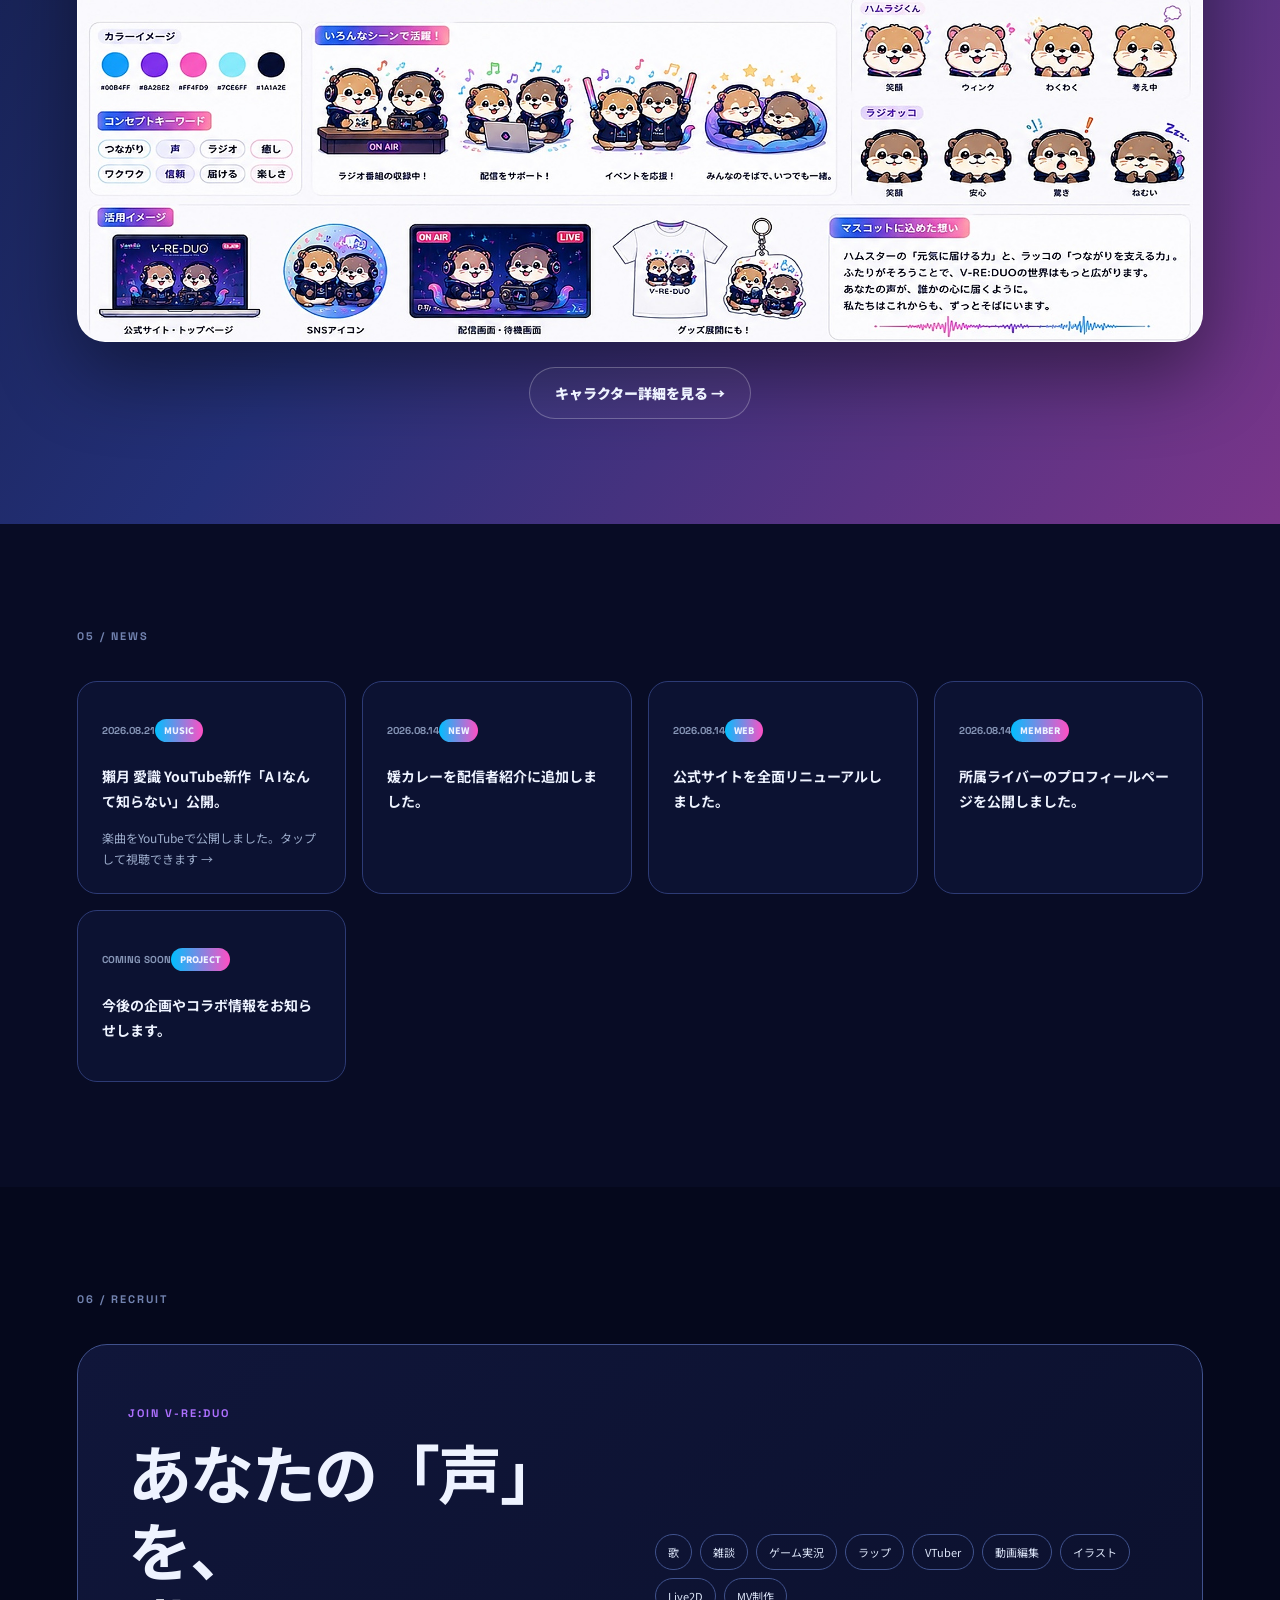
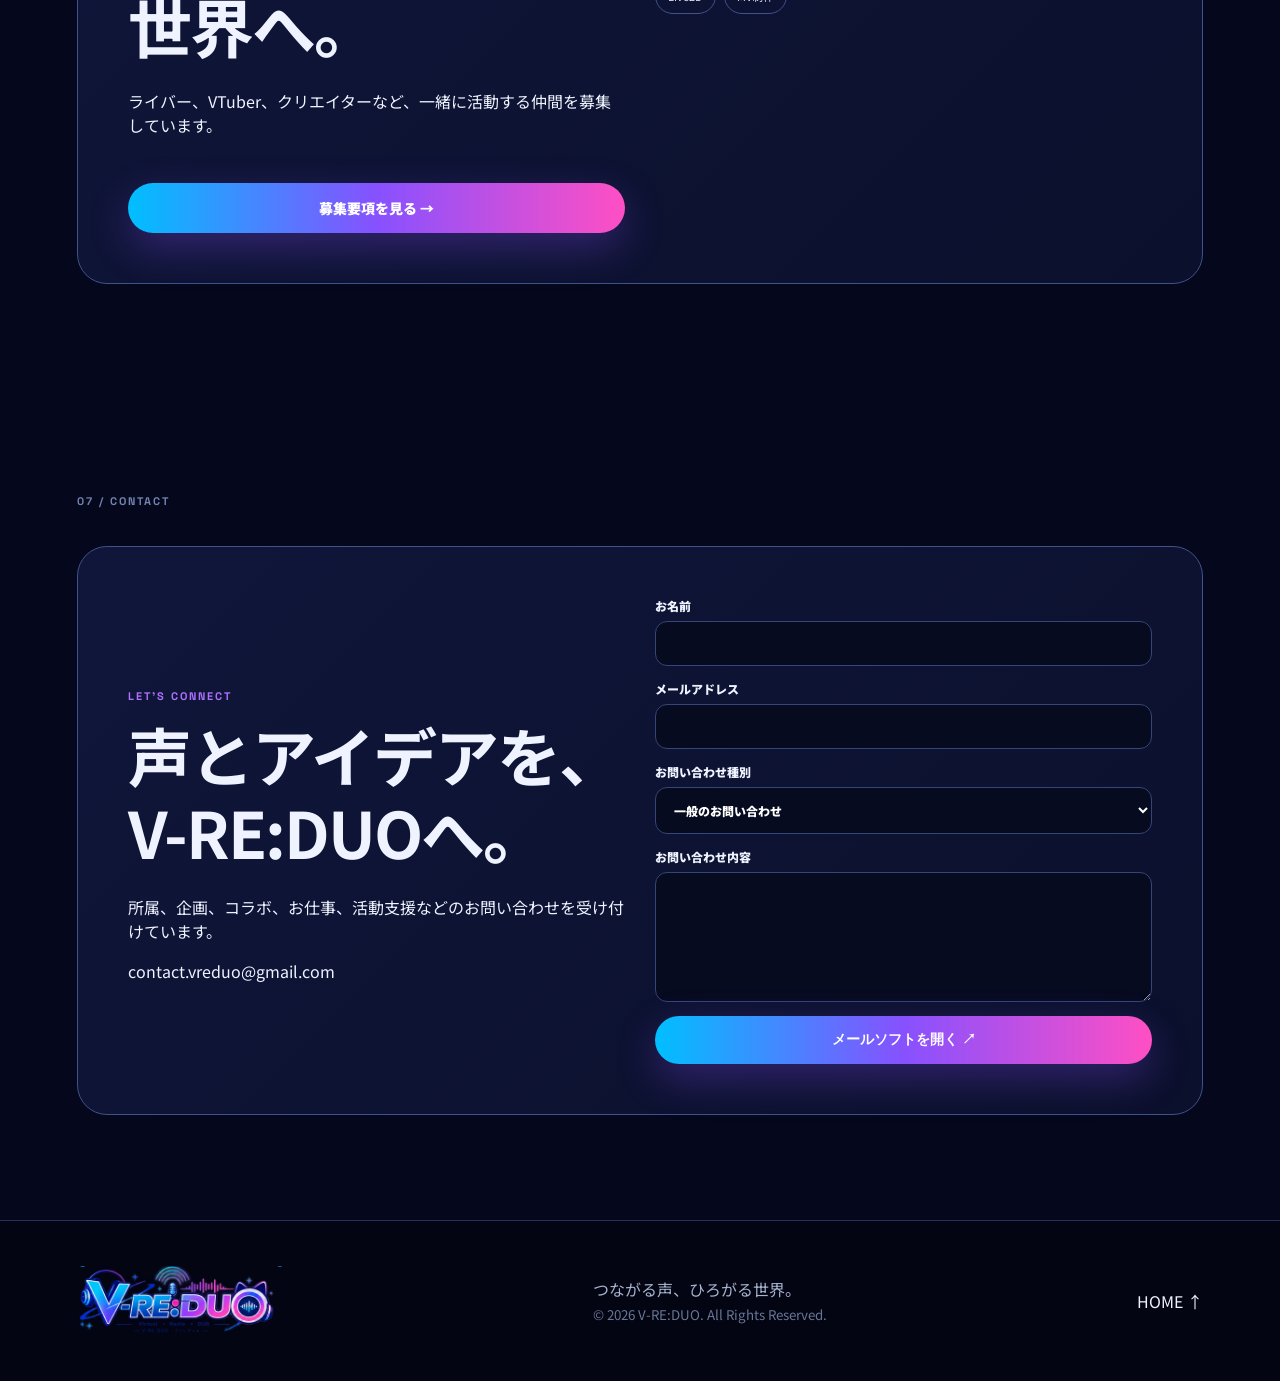
==== commit c47c0683: "Add files via upload" ====
--- a/index.html
+++ b/index.html
@@ -13,7 +13,19 @@
 <article class="member-card reveal"><div class="card-image"><img src="himecurry.jpg" alt="媛カレー"></div><div class="card-content"><p class="category">YOUTUBE GROUP / 2.8D</p><h3>媛カレー</h3><small>HIME CURRY</small><div class="tags"><span>ゲーム実況</span><span>雑談</span><span>踊ってみた</span><span>3人組</span></div><p>乙都呂赦・SHUN・雲黒斎の3人からなる2.8次元配信グループ。</p><a class="profile-link" href="member-himecurry.html">PROFILE →</a></div></article>
 </div></section>
 
-<section class="section mascot" id="mascot"><p class="section-no">04 / MASCOT</p><div class="mascot-grid"><div class="mascot-image reveal"><img src="mascot-duo.png" alt="ハムラジくんとラジオッコ"></div><div class="reveal"><p class="eyebrow cyan">OFFICIAL MASCOTS</p><h2>ハムラジくん<br>&amp; ラジオッコ</h2><article><h3>ハムラジくん</h3><p>元気に声を届ける、小柄なハムスター。マイクとON AIRを担当。</p></article><article><h3>ラジオッコ</h3><p>ラジオを抱えたラッコ。配信者とリスナーをそっと結びます。</p></article><div class="actions"><a class="btn outline" href="mascot.html">詳しく見る →</a></div></div></div></section>
+<section class="section mascot mascot-official" id="mascot">
+<p class="section-no">04 / MASCOT</p>
+<div class="official-mascot-wrap reveal">
+  <p class="eyebrow cyan">OFFICIAL CHARACTERS</p>
+  <h2>V-RE:DUO 公式マスコット</h2>
+  <div class="official-mascot-image">
+    <img src="official-mascot-characters.jpg" alt="V-RE:DUO公式マスコット ハムラジくんとラジオッコ">
+  </div>
+  <div class="actions">
+    <a class="btn outline" href="mascot.html">キャラクター詳細を見る →</a>
+  </div>
+</div>
+</section>
 
 <section class="section news"><p class="section-no">05 / NEWS</p><div class="news-cards"><a class="news-link" href="https://youtu.be/A1h4tbge_iM?si=KicU3_bwAyiHrzl3" target="_blank" rel="noopener"><article><time>2026.08.21</time><span>MUSIC</span><h3>獺月 愛識 YouTube新作「A Iなんて知らない」公開。</h3><p>楽曲をYouTubeで公開しました。タップして視聴できます →</p></article></a><article><time>2026.08.14</time><span>NEW</span><h3>媛カレーを配信者紹介に追加しました。</h3></article><article><time>2026.08.14</time><span>WEB</span><h3>公式サイトを全面リニューアルしました。</h3></article><article><time>2026.08.14</time><span>MEMBER</span><h3>所属ライバーのプロフィールページを公開しました。</h3></article><article><time>COMING SOON</time><span>PROJECT</span><h3>今後の企画やコラボ情報をお知らせします。</h3></article></div></section>
 
--- a/style.css
+++ b/style.css
@@ -24,3 +24,16 @@
 .news-link article{height:100%;transition:.25s}
 .news-link:hover article,.news-link:focus-visible article{transform:translateY(-5px);border-color:#ff4fc4;box-shadow:0 18px 45px #0005,0 0 22px #ff4fc422}
 .news-link article p{margin:10px 0 0;color:#9dadcc;font-size:12px;line-height:1.7}
+
+.mascot-official{background:linear-gradient(125deg,#0d1738,#243078 50%,#7a358a)}
+.official-mascot-wrap{max-width:1500px;margin:0 auto}
+.official-mascot-wrap>h2{text-align:center}
+.official-mascot-wrap>.eyebrow{text-align:center}
+.official-mascot-image{overflow:hidden;border:1px solid #ffffff2e;border-radius:28px;background:#fff;box-shadow:0 30px 80px #0007}
+.official-mascot-image img{display:block;width:100%;height:auto;animation:officialMascotFloat 7s ease-in-out infinite alternate}
+.official-mascot-wrap .actions{justify-content:center;margin-top:25px}
+@keyframes officialMascotFloat{from{transform:scale(1.005)}to{transform:scale(1.025)}}
+@media(max-width:760px){
+  .official-mascot-image{border-radius:18px}
+  .official-mascot-image img{animation:none}
+}
